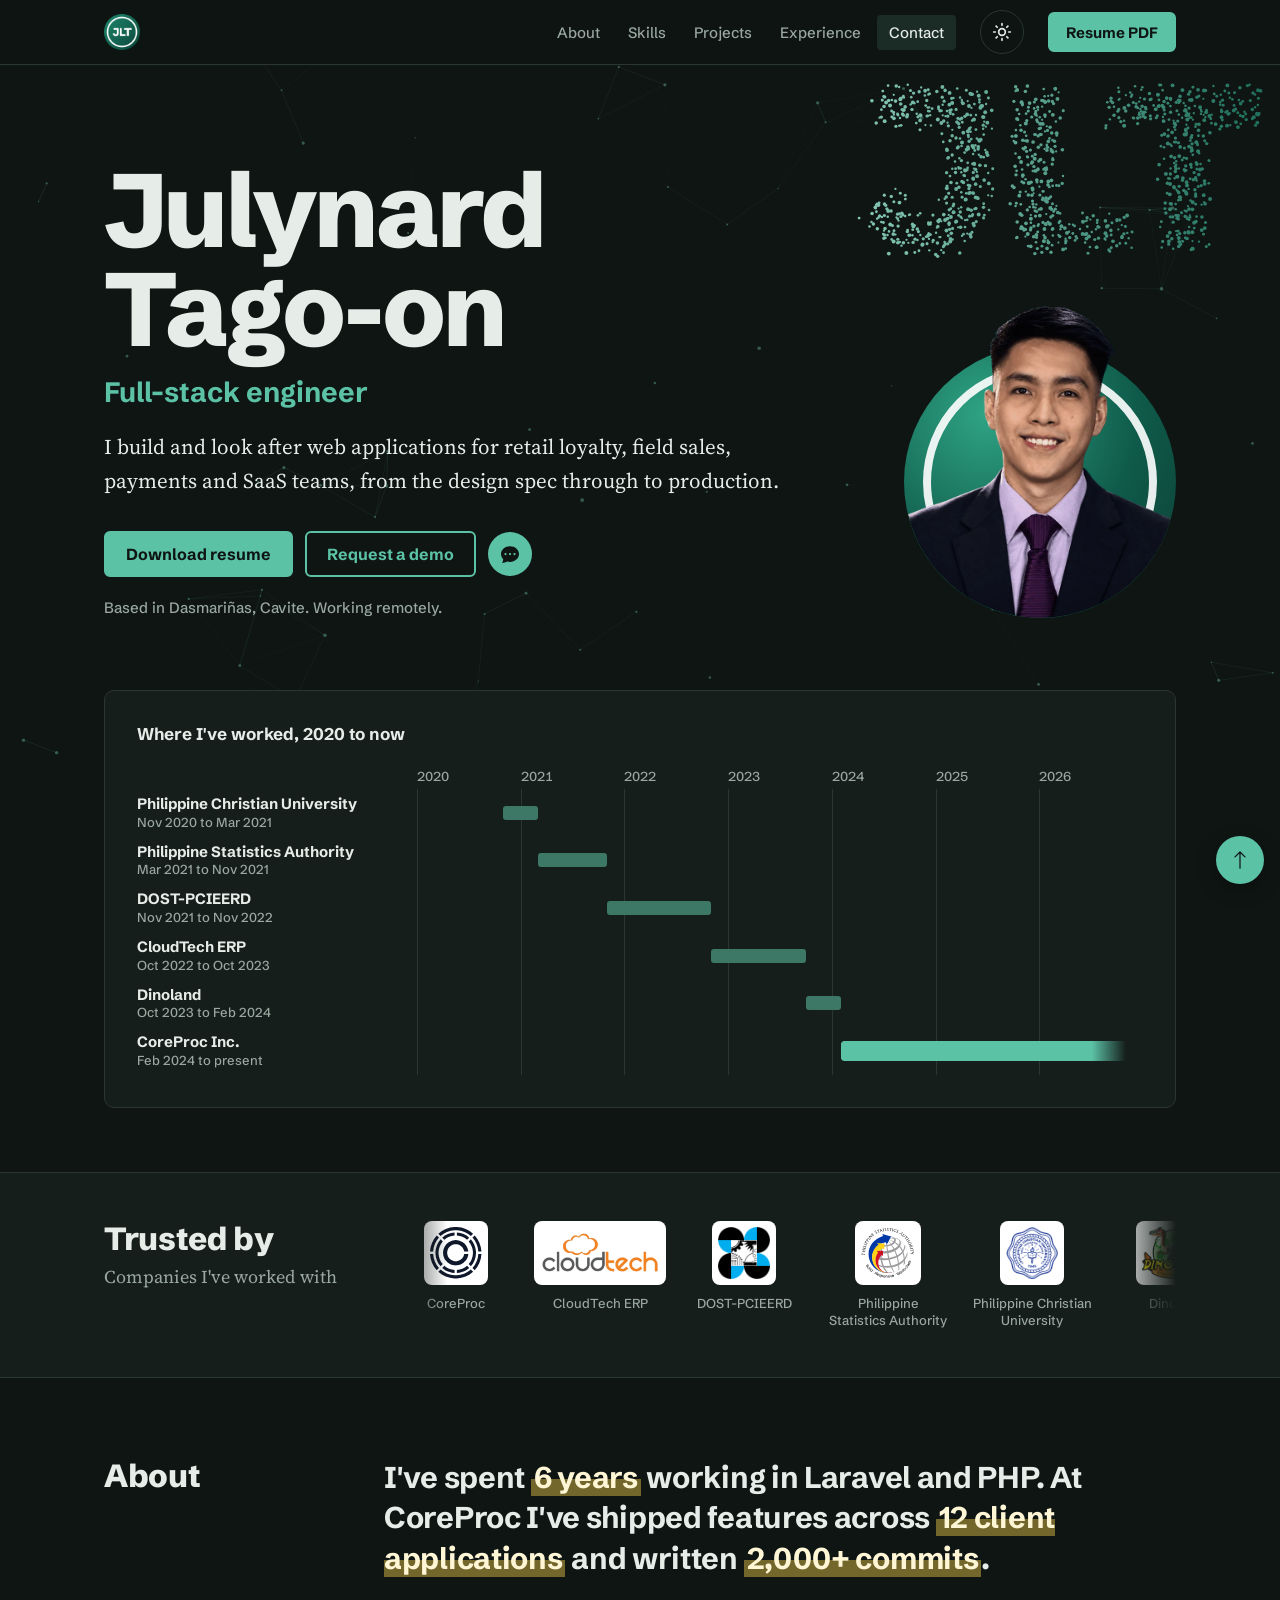
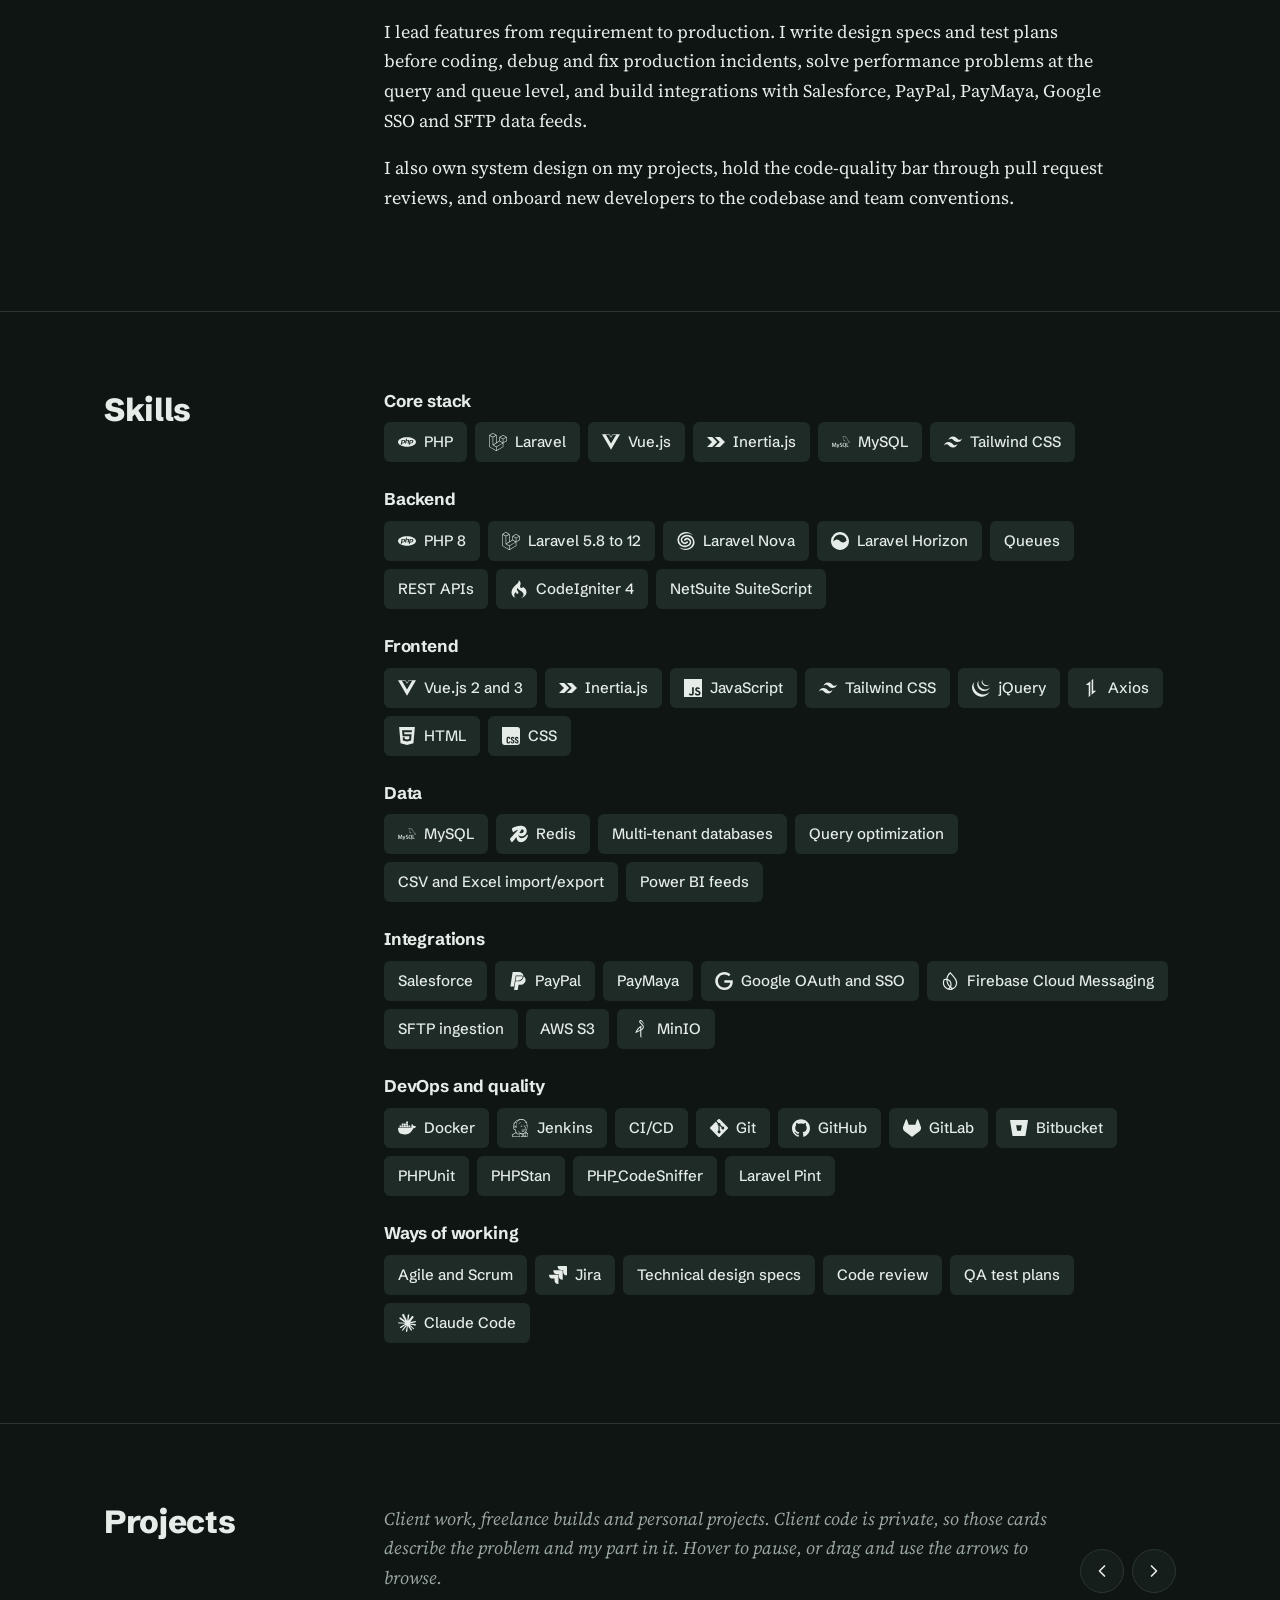
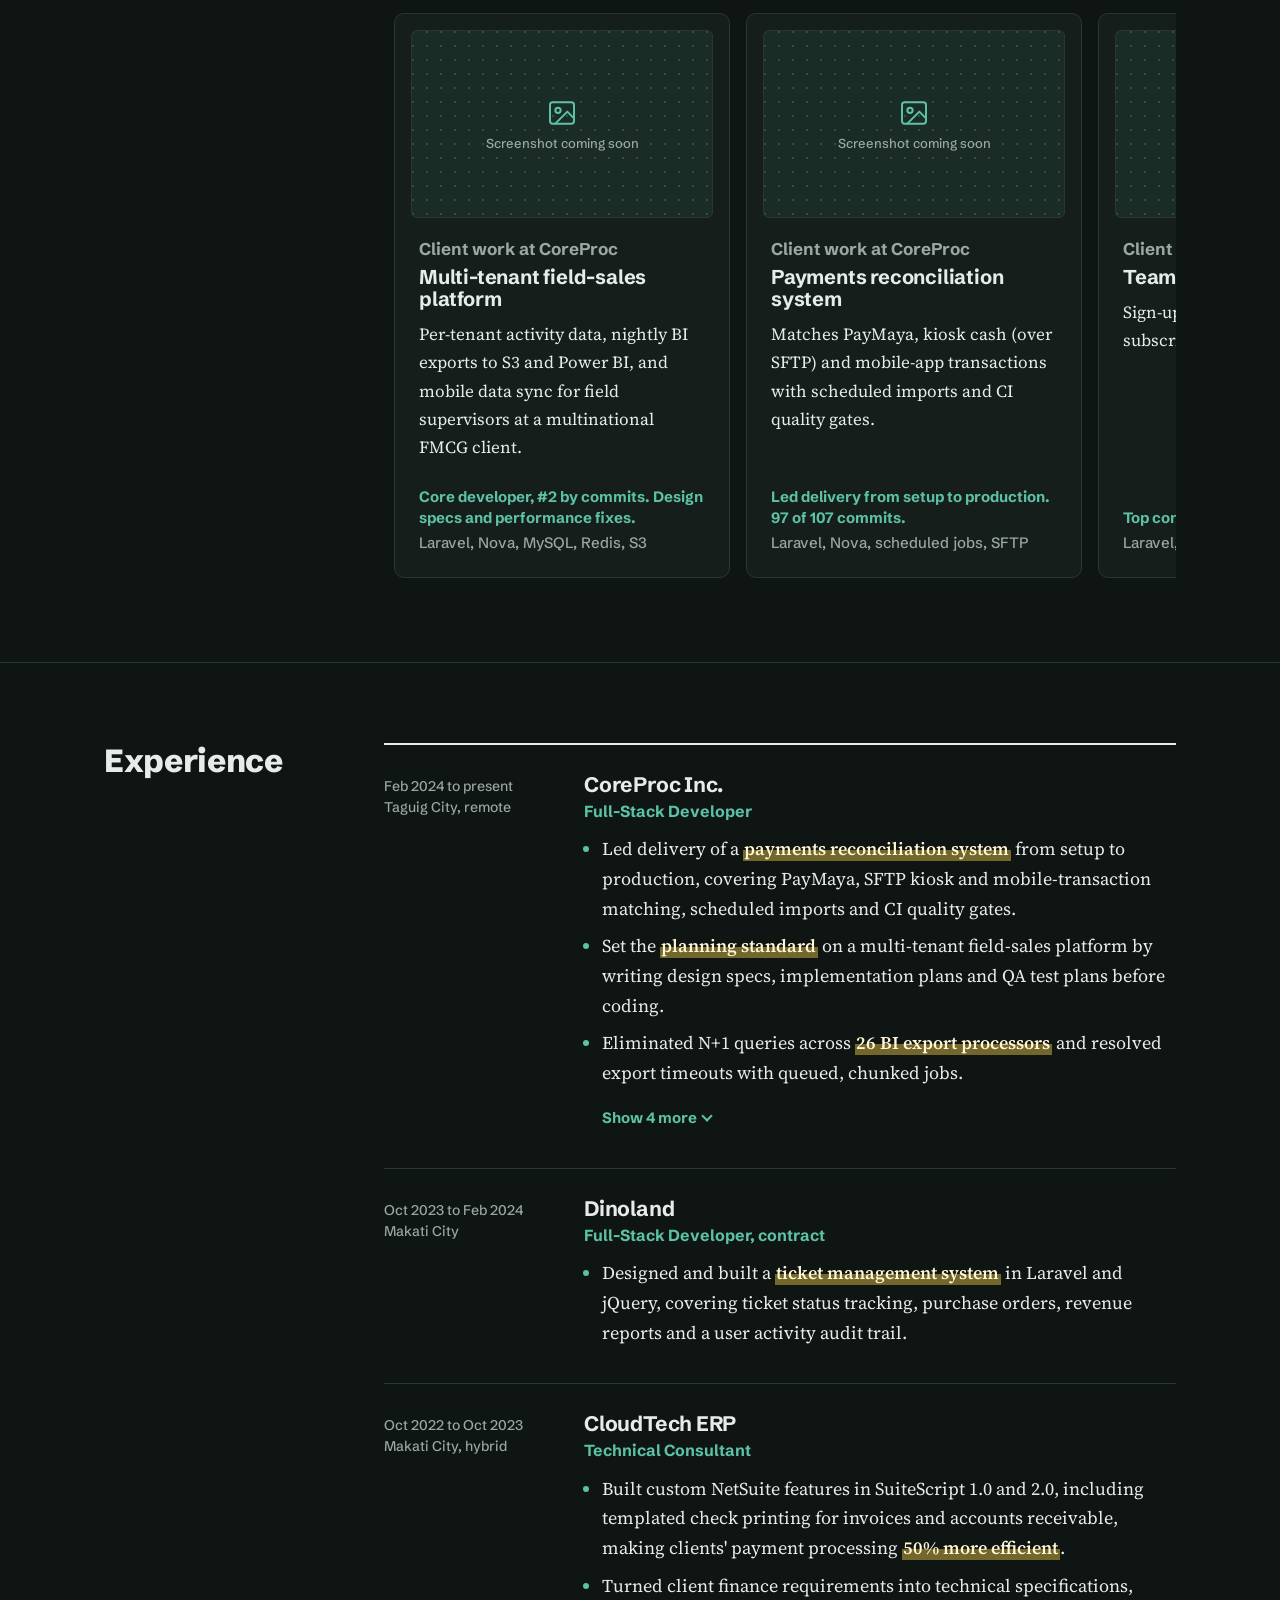
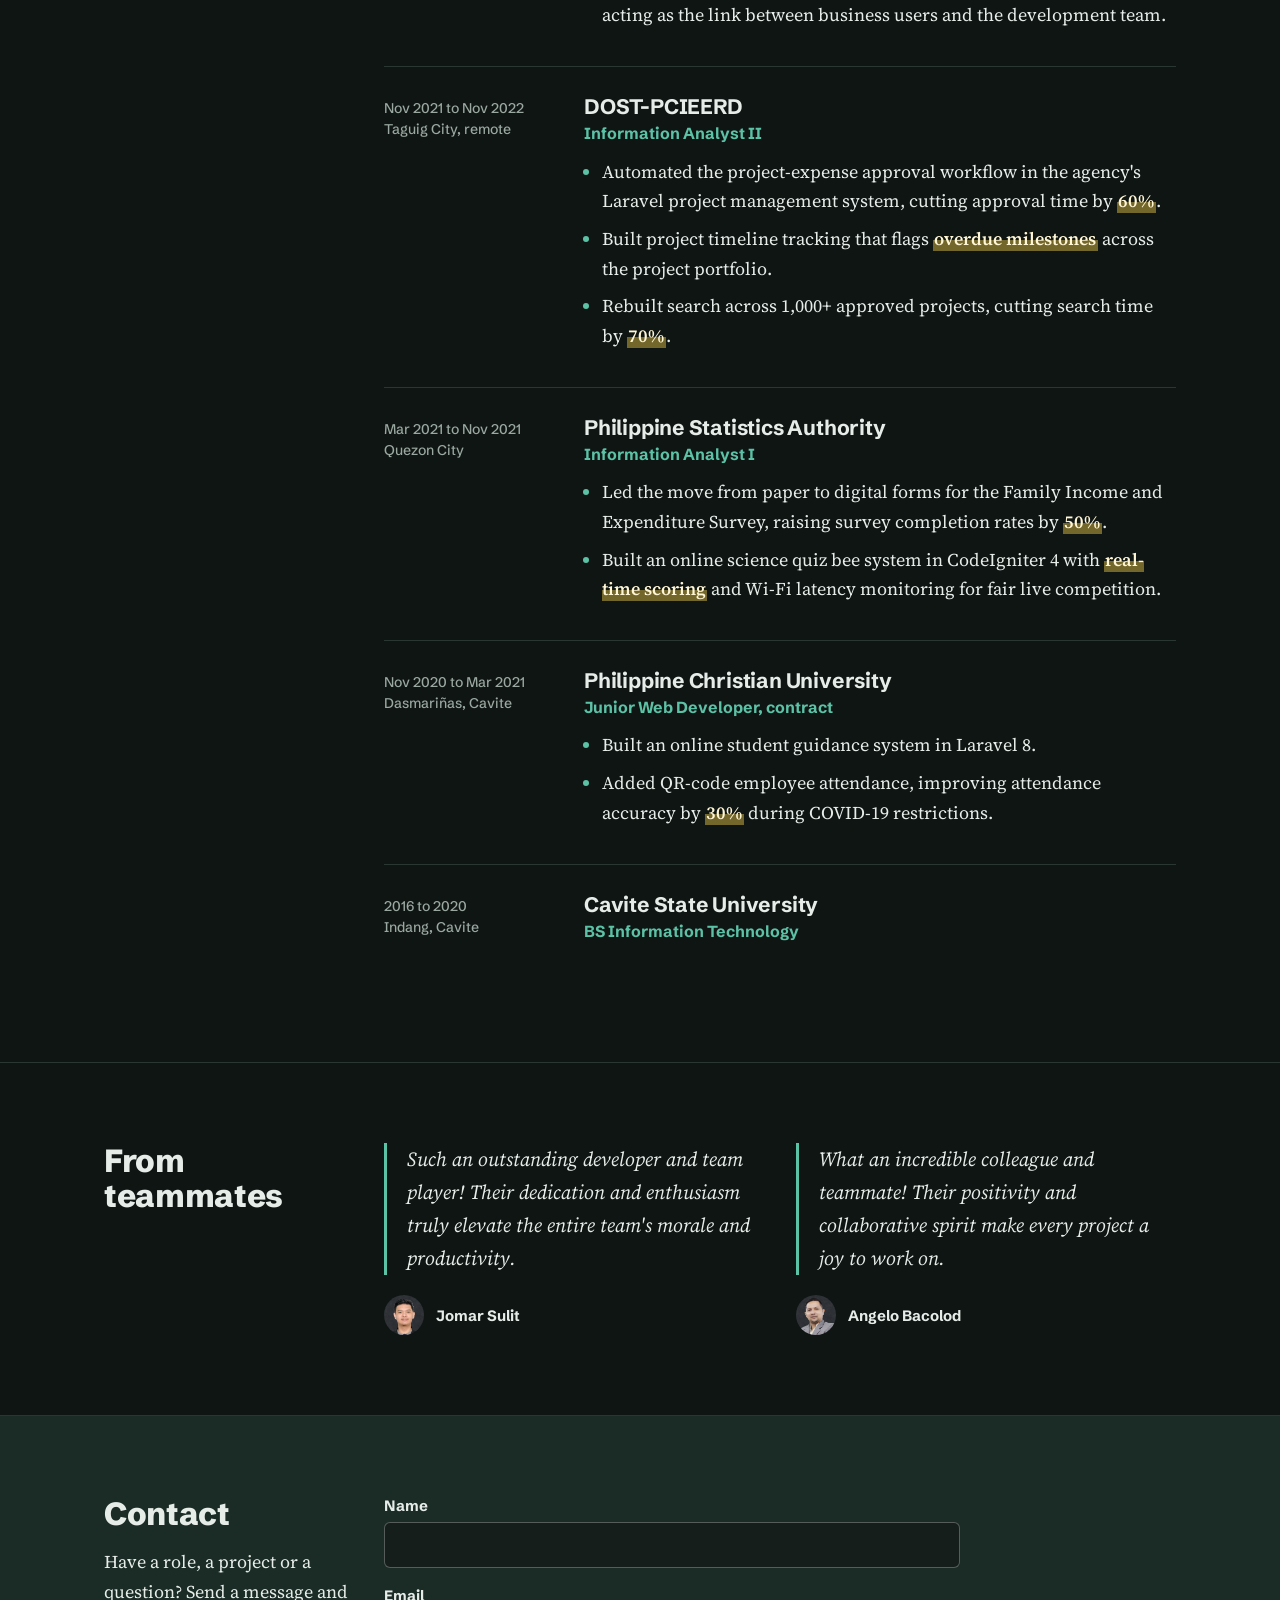
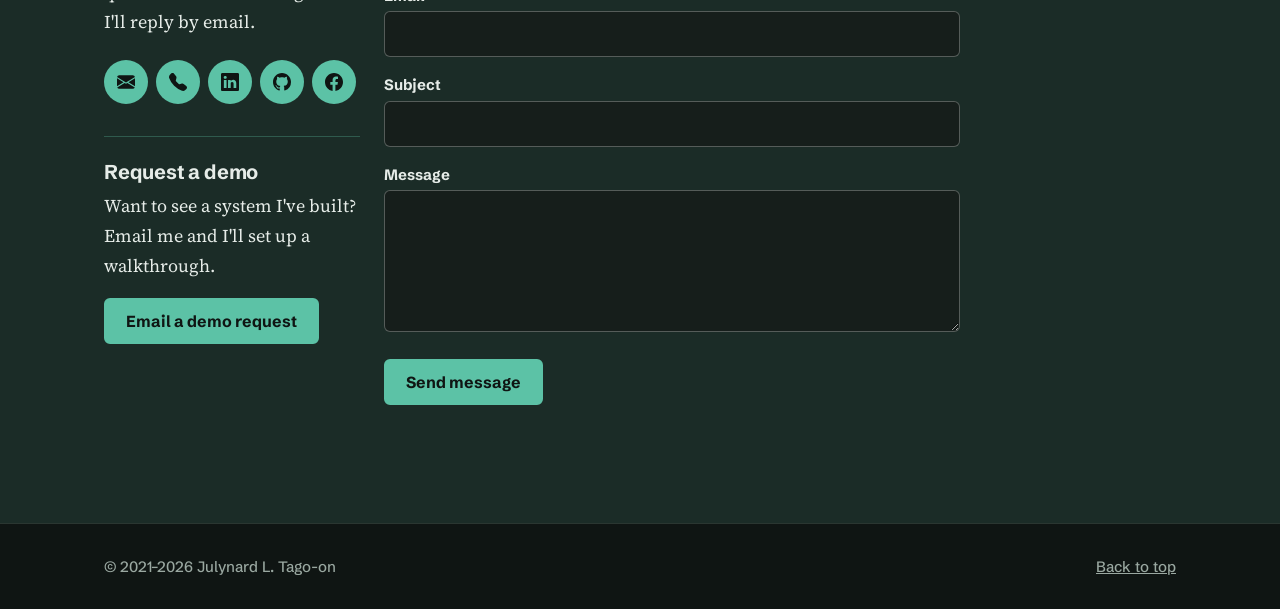
==== index.html @ 06e73052 "Looping logos, ambient particles, icon message button - Trusted by logos loop sideways in the same d" ====
<!DOCTYPE html>
<html lang="en" data-theme="dark">
<head>
  <meta charset="utf-8">
  <meta name="viewport" content="width=device-width, initial-scale=1">
  <title>Julynard L. Tago-on, Full-Stack Engineer</title>
  <meta name="description" content="Julynard L. Tago-on is a full-stack engineer with 6 years of Laravel, PHP and Vue.js experience, building retail, field-sales, payments and SaaS applications.">
  <meta name="keywords" content="Julynard Tago-on, Laravel developer, PHP developer, Vue.js, full-stack engineer, Philippines">
  <meta property="og:title" content="Julynard L. Tago-on, Full-Stack Engineer">
  <meta property="og:description" content="Laravel, PHP and Vue.js engineer. 6 years, 12 client applications, 2,000+ commits at CoreProc.">
  <meta property="og:image" content="https://julynardtago-on.netlify.app/img/julynard-2026.jpg">
  <meta name="theme-color" content="#0F1513">
  <script>
    // Apply a saved theme before first paint. Dark is the default.
    try {
      var saved = localStorage.getItem('theme');
      if (saved === 'light' || saved === 'dark') document.documentElement.setAttribute('data-theme', saved);
    } catch (e) {}
  </script>

  <link href="img/JLT.ico" rel="icon" sizes="any">
  <link href="img/icon-192.png" rel="icon" type="image/png" sizes="192x192">
  <link href="img/apple-touch-icon.png" rel="apple-touch-icon">

  <link rel="preconnect" href="https://fonts.googleapis.com">
  <link rel="preconnect" href="https://fonts.gstatic.com" crossorigin>
  <link href="https://fonts.googleapis.com/css2?family=Schibsted+Grotesk:wght@500;700;800&family=Source+Serif+4:ital,opsz,wght@0,8..60,400;0,8..60,600;1,8..60,400&display=swap" rel="stylesheet">
  <link href="css/site.css" rel="stylesheet">
</head>

<body>
  <canvas class="ambient" aria-hidden="true"></canvas>
  <a class="skip" href="#main">Skip to content</a>

  <header class="topbar">
    <div class="wrap topbar-inner">
      <a class="brand" href="#top" aria-label="Julynard Tago-on, back to top"><img src="img/icon-192.png" width="36" height="36" alt=""></a>
      <nav aria-label="Sections">
        <ul class="nav">
          <li><a href="#about">About</a></li>
          <li><a href="#skills">Skills</a></li>
          <li><a href="#projects">Projects</a></li>
          <li><a href="#experience">Experience</a></li>
          <li><a href="#contact">Contact</a></li>
        </ul>
      </nav>
      <button class="theme-toggle" type="button" aria-label="Switch to light mode">
        <svg class="icon-sun" viewBox="0 0 24 24" fill="none" stroke="currentColor" stroke-width="2" stroke-linecap="round" aria-hidden="true"><circle cx="12" cy="12" r="4"/><path d="M12 2v2M12 20v2M4.9 4.9l1.4 1.4M17.7 17.7l1.4 1.4M2 12h2M20 12h2M4.9 19.1l1.4-1.4M17.7 6.3l1.4-1.4"/></svg>
        <svg class="icon-moon" viewBox="0 0 24 24" fill="none" stroke="currentColor" stroke-width="2" stroke-linecap="round" stroke-linejoin="round" aria-hidden="true"><path d="M21 12.8A9 9 0 1 1 11.2 3a7 7 0 0 0 9.8 9.8z"/></svg>
      </button>
      <a class="btn btn-small" href="files/2026-Resume-Julynard.pdf" target="_blank" rel="noopener">Resume PDF</a>
    </div>
  </header>

  <main id="main">

    <section class="hero" id="top">
      <canvas class="hero-particles" aria-hidden="true"></canvas>
      <div class="wrap hero-grid">
        <div class="hero-text">
          <h1>Julynard Tago&#8209;on</h1>
          <p class="hero-role">Full-stack engineer</p>
          <p class="hero-lede">I build and look after web applications for retail loyalty, field sales, payments and SaaS teams, from the design spec through to production.</p>
          <div class="hero-actions">
            <a class="btn" href="files/2026-Resume-Julynard.pdf" target="_blank" rel="noopener">Download resume</a>
            <a class="btn btn-ghost" href="mailto:tagoonjulynard@gmail.com?subject=Demo%20request&amp;body=Hi%20Julynard%2C%0D%0A%0D%0AI%27d%20like%20a%20demo.%0D%0A%0D%0AWhat%20I%27d%20like%20to%20see%3A%20%0D%0ACompany%3A%20%0D%0APreferred%20date%20and%20time%3A%20%0D%0A">Request a demo</a>
            <a class="icon-pill hero-message" href="#contact" aria-label="Send a message" title="Send a message"><svg viewBox="0 0 16 16" fill="currentColor" aria-hidden="true"><path d="M16 8c0 3.866-3.582 7-8 7a9 9 0 0 1-2.347-.306c-.584.296-1.925.864-4.181 1.234-.2.032-.352-.176-.273-.362.354-.836.674-1.95.77-2.966C.744 11.37 0 9.76 0 8c0-3.866 3.582-7 8-7s8 3.134 8 7M5 8a1 1 0 1 0-2 0 1 1 0 0 0 2 0m4 0a1 1 0 1 0-2 0 1 1 0 0 0 2 0m3 1a1 1 0 1 0 0-2 1 1 0 0 0 0 2"/></svg></a>
          </div>
          <p class="hero-where">Based in Dasmariñas, Cavite. Working remotely.</p>
        </div>
        <div class="hero-photo">
          <div class="portrait-clip">
            <img class="portrait-dark" src="img/portrait-dark.webp" width="800" height="800" alt="Portrait of Julynard Tago-on">
            <img class="portrait-light" src="img/portrait-light.webp" width="800" height="800" loading="lazy" alt="Portrait of Julynard Tago-on wearing pixel sunglasses">
          </div>
        </div>
      </div>

      <div class="wrap">
        <figure class="career" aria-labelledby="career-caption">
          <figcaption id="career-caption">Where I've worked, 2020 to now</figcaption>
          <div class="career-axis" aria-hidden="true">
            <span style="--m:0">2020</span><span style="--m:12">2021</span><span style="--m:24">2022</span><span style="--m:36">2023</span><span style="--m:48">2024</span><span style="--m:60">2025</span><span style="--m:72">2026</span>
          </div>
          <ol class="career-rows">
            <li style="--s:10;--e:14"><a href="#exp-pcu"><span class="career-name">Philippine Christian University</span><span class="career-dates">Nov 2020 to Mar 2021</span></a><span class="career-bar"></span></li>
            <li style="--s:14;--e:22"><a href="#exp-psa"><span class="career-name">Philippine Statistics Authority</span><span class="career-dates">Mar 2021 to Nov 2021</span></a><span class="career-bar"></span></li>
            <li style="--s:22;--e:34"><a href="#exp-dost"><span class="career-name">DOST-PCIEERD</span><span class="career-dates">Nov 2021 to Nov 2022</span></a><span class="career-bar"></span></li>
            <li style="--s:34;--e:45"><a href="#exp-cloudtech"><span class="career-name">CloudTech ERP</span><span class="career-dates">Oct 2022 to Oct 2023</span></a><span class="career-bar"></span></li>
            <li style="--s:45;--e:49"><a href="#exp-dinoland"><span class="career-name">Dinoland</span><span class="career-dates">Oct 2023 to Feb 2024</span></a><span class="career-bar"></span></li>
            <li class="is-now" style="--s:49;--e:82"><a href="#exp-coreproc"><span class="career-name">CoreProc Inc.</span><span class="career-dates">Feb 2024 to present</span></a><span class="career-bar"></span></li>
          </ol>
        </figure>
      </div>
    </section>

    <section class="trusted" aria-labelledby="trusted-title">
      <div class="wrap split">
        <div>
          <h2 id="trusted-title">Trusted by</h2>
          <p class="trusted-sub">Companies I've worked with</p>
        </div>
        <div class="logo-marquee">
          <ul class="logos">
            <li><img src="img/companies/coreproc.svg" width="72" height="72" alt=""><span>CoreProc</span></li>
            <li><img src="img/companies/cloudtech.png" width="200" height="77" alt=""><span>CloudTech ERP</span></li>
            <li><img src="img/companies/pcieerd.png" width="240" height="240" alt=""><span>DOST-PCIEERD</span></li>
            <li><img src="img/companies/psa.svg" width="120" height="120" alt=""><span>Philippine Statistics Authority</span></li>
            <li><img src="img/companies/pcu.png" width="240" height="238" alt=""><span>Philippine Christian University</span></li>
            <li><img src="img/companies/dinoland.webp" width="320" height="242" alt=""><span>Dinoland</span></li>
          </ul>
        </div>
      </div>
    </section>

    <section class="section" id="about" aria-labelledby="about-title">
      <div class="wrap split">
        <h2 id="about-title">About</h2>
        <div class="prose">
          <p class="big">I've spent <mark>6 years</mark> working in Laravel and PHP. At CoreProc I've shipped features across <mark>12 client applications</mark> and written <mark>2,000+ commits</mark>.</p>
          <p>I lead features from requirement to production. I write design specs and test plans before coding, debug and fix production incidents, solve performance problems at the query and queue level, and build integrations with Salesforce, PayPal, PayMaya, Google SSO and SFTP data feeds.</p>
          <p>I also own system design on my projects, hold the code-quality bar through pull request reviews, and onboard new developers to the codebase and team conventions.</p>
        </div>
      </div>
    </section>

    <section class="section" id="skills" aria-labelledby="skills-title">
      <div class="wrap split">
        <h2 id="skills-title">Skills</h2>
        <div class="skill-groups">
          <div class="skill-group">
            <h3>Core stack</h3>
            <ul class="chips">
              <li class="chip"><span class="chip-icon" style="--icon: url('/img/skills/php.svg')" aria-hidden="true"></span>PHP</li>
              <li class="chip"><span class="chip-icon" style="--icon: url('/img/skills/laravel.svg')" aria-hidden="true"></span>Laravel</li>
              <li class="chip"><span class="chip-icon" style="--icon: url('/img/skills/vuedotjs.svg')" aria-hidden="true"></span>Vue.js</li>
              <li class="chip"><span class="chip-icon" style="--icon: url('/img/skills/inertia.svg')" aria-hidden="true"></span>Inertia.js</li>
              <li class="chip"><span class="chip-icon" style="--icon: url('/img/skills/mysql.svg')" aria-hidden="true"></span>MySQL</li>
              <li class="chip"><span class="chip-icon" style="--icon: url('/img/skills/tailwindcss.svg')" aria-hidden="true"></span>Tailwind CSS</li>
            </ul>
          </div>
          <div class="skill-group">
            <h3>Backend</h3>
            <ul class="chips">
              <li class="chip"><span class="chip-icon" style="--icon: url('/img/skills/php.svg')" aria-hidden="true"></span>PHP 8</li>
              <li class="chip"><span class="chip-icon" style="--icon: url('/img/skills/laravel.svg')" aria-hidden="true"></span>Laravel 5.8 to 12</li>
              <li class="chip"><span class="chip-icon" style="--icon: url('/img/skills/laravelnova.svg')" aria-hidden="true"></span>Laravel Nova</li>
              <li class="chip"><span class="chip-icon" style="--icon: url('/img/skills/laravelhorizon.svg')" aria-hidden="true"></span>Laravel Horizon</li>
              <li class="chip">Queues</li>
              <li class="chip">REST APIs</li>
              <li class="chip"><span class="chip-icon" style="--icon: url('/img/skills/codeigniter.svg')" aria-hidden="true"></span>CodeIgniter 4</li>
              <li class="chip">NetSuite SuiteScript</li>
            </ul>
          </div>
          <div class="skill-group">
            <h3>Frontend</h3>
            <ul class="chips">
              <li class="chip"><span class="chip-icon" style="--icon: url('/img/skills/vuedotjs.svg')" aria-hidden="true"></span>Vue.js 2 and 3</li>
              <li class="chip"><span class="chip-icon" style="--icon: url('/img/skills/inertia.svg')" aria-hidden="true"></span>Inertia.js</li>
              <li class="chip"><span class="chip-icon" style="--icon: url('/img/skills/javascript.svg')" aria-hidden="true"></span>JavaScript</li>
              <li class="chip"><span class="chip-icon" style="--icon: url('/img/skills/tailwindcss.svg')" aria-hidden="true"></span>Tailwind CSS</li>
              <li class="chip"><span class="chip-icon" style="--icon: url('/img/skills/jquery.svg')" aria-hidden="true"></span>jQuery</li>
              <li class="chip"><span class="chip-icon" style="--icon: url('/img/skills/axios.svg')" aria-hidden="true"></span>Axios</li>
              <li class="chip"><span class="chip-icon" style="--icon: url('/img/skills/html5.svg')" aria-hidden="true"></span>HTML</li>
              <li class="chip"><span class="chip-icon" style="--icon: url('/img/skills/css.svg')" aria-hidden="true"></span>CSS</li>
            </ul>
          </div>
          <div class="skill-group">
            <h3>Data</h3>
            <ul class="chips">
              <li class="chip"><span class="chip-icon" style="--icon: url('/img/skills/mysql.svg')" aria-hidden="true"></span>MySQL</li>
              <li class="chip"><span class="chip-icon" style="--icon: url('/img/skills/redis.svg')" aria-hidden="true"></span>Redis</li>
              <li class="chip">Multi-tenant databases</li>
              <li class="chip">Query optimization</li>
              <li class="chip">CSV and Excel import/export</li>
              <li class="chip">Power BI feeds</li>
            </ul>
          </div>
          <div class="skill-group">
            <h3>Integrations</h3>
            <ul class="chips">
              <li class="chip">Salesforce</li>
              <li class="chip"><span class="chip-icon" style="--icon: url('/img/skills/paypal.svg')" aria-hidden="true"></span>PayPal</li>
              <li class="chip">PayMaya</li>
              <li class="chip"><span class="chip-icon" style="--icon: url('/img/skills/google.svg')" aria-hidden="true"></span>Google OAuth and SSO</li>
              <li class="chip"><span class="chip-icon" style="--icon: url('/img/skills/firebase.svg')" aria-hidden="true"></span>Firebase Cloud Messaging</li>
              <li class="chip">SFTP ingestion</li>
              <li class="chip">AWS S3</li>
              <li class="chip"><span class="chip-icon" style="--icon: url('/img/skills/minio.svg')" aria-hidden="true"></span>MinIO</li>
            </ul>
          </div>
          <div class="skill-group">
            <h3>DevOps and quality</h3>
            <ul class="chips">
              <li class="chip"><span class="chip-icon" style="--icon: url('/img/skills/docker.svg')" aria-hidden="true"></span>Docker</li>
              <li class="chip"><span class="chip-icon" style="--icon: url('/img/skills/jenkins.svg')" aria-hidden="true"></span>Jenkins</li>
              <li class="chip">CI/CD</li>
              <li class="chip"><span class="chip-icon" style="--icon: url('/img/skills/git.svg')" aria-hidden="true"></span>Git</li>
              <li class="chip"><span class="chip-icon" style="--icon: url('/img/skills/github.svg')" aria-hidden="true"></span>GitHub</li>
              <li class="chip"><span class="chip-icon" style="--icon: url('/img/skills/gitlab.svg')" aria-hidden="true"></span>GitLab</li>
              <li class="chip"><span class="chip-icon" style="--icon: url('/img/skills/bitbucket.svg')" aria-hidden="true"></span>Bitbucket</li>
              <li class="chip">PHPUnit</li>
              <li class="chip">PHPStan</li>
              <li class="chip">PHP_CodeSniffer</li>
              <li class="chip">Laravel Pint</li>
            </ul>
          </div>
          <div class="skill-group">
            <h3>Ways of working</h3>
            <ul class="chips">
              <li class="chip">Agile and Scrum</li>
              <li class="chip"><span class="chip-icon" style="--icon: url('/img/skills/jira.svg')" aria-hidden="true"></span>Jira</li>
              <li class="chip">Technical design specs</li>
              <li class="chip">Code review</li>
              <li class="chip">QA test plans</li>
              <li class="chip"><span class="chip-icon" style="--icon: url('/img/skills/claude.svg')" aria-hidden="true"></span>Claude Code</li>
            </ul>
          </div>
        </div>
      </div>
    </section>

    <section class="section" id="projects" aria-labelledby="projects-title">
      <div class="wrap split">
        <h2 id="projects-title">Projects</h2>
        <div class="scroller">
          <div class="scroller-head">
            <p class="note">Client work, freelance builds and personal projects. Client code is private, so those cards describe the problem and my part in it. Hover to pause, or drag and use the arrows to browse.</p>
            <div class="scroller-buttons">
              <button class="scroller-btn" type="button" data-dir="-1" aria-label="Previous projects"><svg viewBox="0 0 24 24" fill="none" stroke="currentColor" stroke-width="2" stroke-linecap="round" stroke-linejoin="round" aria-hidden="true"><path d="M15 18l-6-6 6-6"/></svg></button>
              <button class="scroller-btn" type="button" data-dir="1" aria-label="Next projects"><svg viewBox="0 0 24 24" fill="none" stroke="currentColor" stroke-width="2" stroke-linecap="round" stroke-linejoin="round" aria-hidden="true"><path d="M9 18l6-6-6-6"/></svg></button>
            </div>
          </div>
          <ul class="side-track" tabindex="0" aria-label="Projects, scrolls sideways">
            <li class="side-card">
              <div class="card-media is-placeholder"><svg viewBox="0 0 24 24" fill="none" stroke="currentColor" stroke-width="1.5" stroke-linecap="round" stroke-linejoin="round" aria-hidden="true"><rect x="3" y="4" width="18" height="16" rx="2"/><circle cx="9" cy="10" r="2"/><path d="M21 16l-5-5-9 9"/></svg><span>Screenshot coming soon</span></div>
              <p class="kind">Client work at CoreProc</p>
              <h3>Multi-tenant field-sales platform</h3>
              <p>Per-tenant activity data, nightly BI exports to S3 and Power BI, and mobile data sync for field supervisors at a multinational FMCG client.</p>
              <p class="meta"><span class="role">Core developer, #2 by commits. Design specs and performance fixes.</span> <span class="stack">Laravel, Nova, MySQL, Redis, S3</span></p>
            </li>
            <li class="side-card">
              <div class="card-media is-placeholder"><svg viewBox="0 0 24 24" fill="none" stroke="currentColor" stroke-width="1.5" stroke-linecap="round" stroke-linejoin="round" aria-hidden="true"><rect x="3" y="4" width="18" height="16" rx="2"/><circle cx="9" cy="10" r="2"/><path d="M21 16l-5-5-9 9"/></svg><span>Screenshot coming soon</span></div>
              <p class="kind">Client work at CoreProc</p>
              <h3>Payments reconciliation system</h3>
              <p>Matches PayMaya, kiosk cash (over SFTP) and mobile-app transactions with scheduled imports and CI quality gates.</p>
              <p class="meta"><span class="role">Led delivery from setup to production. 97 of 107 commits.</span> <span class="stack">Laravel, Nova, scheduled jobs, SFTP</span></p>
            </li>
            <li class="side-card">
              <div class="card-media is-placeholder"><svg viewBox="0 0 24 24" fill="none" stroke="currentColor" stroke-width="1.5" stroke-linecap="round" stroke-linejoin="round" aria-hidden="true"><rect x="3" y="4" width="18" height="16" rx="2"/><circle cx="9" cy="10" r="2"/><path d="M21 16l-5-5-9 9"/></svg><span>Screenshot coming soon</span></div>
              <p class="kind">Client work at CoreProc</p>
              <h3>Team-collaboration SaaS</h3>
              <p>Sign-up, Google SSO, paid PayPal subscriptions and team credits.</p>
              <p class="meta"><span class="role">Top contributor, 600+ commits.</span> <span class="stack">Laravel, Inertia.js, Vue 3, PayPal</span></p>
            </li>
            <li class="side-card">
              <div class="card-media is-placeholder"><svg viewBox="0 0 24 24" fill="none" stroke="currentColor" stroke-width="1.5" stroke-linecap="round" stroke-linejoin="round" aria-hidden="true"><rect x="3" y="4" width="18" height="16" rx="2"/><circle cx="9" cy="10" r="2"/><path d="M21 16l-5-5-9 9"/></svg><span>Screenshot coming soon</span></div>
              <p class="kind">Client work at CoreProc</p>
              <h3>Wholesaler performance portal</h3>
              <p>Sales targets, dashboards, Salesforce data and bulk import and export for a wholesaler network.</p>
              <p class="meta"><span class="role">Top contributor, 300+ commits.</span> <span class="stack">Laravel, Inertia.js, Vue, MySQL views</span></p>
            </li>
            <li class="side-card">
              <div class="card-media"><img src="img/dinoland-site.webp" width="1280" height="684" loading="lazy" alt="Dinoland public website home page"></div>
              <p class="kind">Freelance</p>
              <h3><a class="repo-link" href="https://system.dinolandph.com" target="_blank" rel="noopener">Dinoland ticketing</a></h3>
              <p>A public site and a ticket management system for a dinosaur-themed attraction, covering ticket status, purchase orders, revenue reports and an audit trail.</p>
              <p class="meta"><span class="role">Designed and built it, Oct 2023 to Feb 2024.</span> <span class="stack">Laravel, jQuery</span></p>
            </li>
            <li class="side-card">
              <div class="card-media is-placeholder"><svg viewBox="0 0 24 24" fill="none" stroke="currentColor" stroke-width="1.5" stroke-linecap="round" stroke-linejoin="round" aria-hidden="true"><rect x="3" y="4" width="18" height="16" rx="2"/><circle cx="9" cy="10" r="2"/><path d="M21 16l-5-5-9 9"/></svg><span>Screenshot coming soon</span></div>
              <p class="kind">Personal project</p>
              <h3><a class="repo-link" href="#" aria-label="Payout Reconciler on GitHub">Payout Reconciler <svg class="gh" viewBox="0 0 16 16" aria-hidden="true"><path fill="currentColor" d="M8 0C3.58 0 0 3.58 0 8c0 3.54 2.29 6.53 5.47 7.59.4.07.55-.17.55-.38 0-.19-.01-.82-.01-1.49-2.01.37-2.53-.49-2.69-.94-.09-.23-.48-.94-.82-1.13-.28-.15-.68-.52-.01-.53.63-.01 1.08.58 1.23.82.72 1.21 1.87.87 2.33.66.07-.52.28-.87.51-1.07-1.78-.2-3.64-.89-3.64-3.95 0-.87.31-1.59.82-2.15-.08-.2-.36-1.02.08-2.12 0 0 .67-.21 2.2.82.64-.18 1.32-.27 2-.27.68 0 1.36.09 2 .27 1.53-1.04 2.2-.82 2.2-.82.44 1.1.16 1.92.08 2.12.51.56.82 1.27.82 2.15 0 3.07-1.87 3.75-3.65 3.95.29.25.54.73.54 1.48 0 1.07-.01 1.93-.01 2.2 0 .21.15.46.55.38A8.013 8.013 0 0016 8c0-4.42-3.58-8-8-8z"/></svg></a></h3>
              <p>Matches e-wallet exports, kiosk cash files over SFTP and app orders against a ledger, then flags what's missing or mismatched.</p>
              <p class="meta"><span class="role">Based on the payments reconciliation system I led at CoreProc.</span> <span class="stack">Laravel, Nova, scheduled jobs, SFTP</span></p>
            </li>
            <li class="side-card">
              <div class="card-media is-placeholder"><svg viewBox="0 0 24 24" fill="none" stroke="currentColor" stroke-width="1.5" stroke-linecap="round" stroke-linejoin="round" aria-hidden="true"><rect x="3" y="4" width="18" height="16" rx="2"/><circle cx="9" cy="10" r="2"/><path d="M21 16l-5-5-9 9"/></svg><span>Screenshot coming soon</span></div>
              <p class="kind">Personal project</p>
              <h3><a class="repo-link" href="#" aria-label="FieldTrack on GitHub">FieldTrack <svg class="gh" viewBox="0 0 16 16" aria-hidden="true"><path fill="currentColor" d="M8 0C3.58 0 0 3.58 0 8c0 3.54 2.29 6.53 5.47 7.59.4.07.55-.17.55-.38 0-.19-.01-.82-.01-1.49-2.01.37-2.53-.49-2.69-.94-.09-.23-.48-.94-.82-1.13-.28-.15-.68-.52-.01-.53.63-.01 1.08.58 1.23.82.72 1.21 1.87.87 2.33.66.07-.52.28-.87.51-1.07-1.78-.2-3.64-.89-3.64-3.95 0-.87.31-1.59.82-2.15-.08-.2-.36-1.02.08-2.12 0 0 .67-.21 2.2.82.64-.18 1.32-.27 2-.27.68 0 1.36.09 2 .27 1.53-1.04 2.2-.82 2.2-.82.44 1.1.16 1.92.08 2.12.51.56.82 1.27.82 2.15 0 3.07-1.87 3.75-3.65 3.95.29.25.54.73.54 1.48 0 1.07-.01 1.93-.01 2.2 0 .21.15.46.55.38A8.013 8.013 0 0016 8c0-4.42-3.58-8-8-8z"/></svg></a></h3>
              <p>Multi-tenant app for field sales reps: store visits, GPS check-ins, offline sync and a supervisor dashboard by district.</p>
              <p class="meta"><span class="role">Based on the field-sales platform and multi-district sync work.</span> <span class="stack">Laravel, Vue 3 PWA, MySQL, Redis</span></p>
            </li>
            <li class="side-card">
              <div class="card-media is-placeholder"><svg viewBox="0 0 24 24" fill="none" stroke="currentColor" stroke-width="1.5" stroke-linecap="round" stroke-linejoin="round" aria-hidden="true"><rect x="3" y="4" width="18" height="16" rx="2"/><circle cx="9" cy="10" r="2"/><path d="M21 16l-5-5-9 9"/></svg><span>Screenshot coming soon</span></div>
              <p class="kind">Personal project</p>
              <h3><a class="repo-link" href="#" aria-label="Laravel Export Kit on GitHub">Laravel Export Kit <svg class="gh" viewBox="0 0 16 16" aria-hidden="true"><path fill="currentColor" d="M8 0C3.58 0 0 3.58 0 8c0 3.54 2.29 6.53 5.47 7.59.4.07.55-.17.55-.38 0-.19-.01-.82-.01-1.49-2.01.37-2.53-.49-2.69-.94-.09-.23-.48-.94-.82-1.13-.28-.15-.68-.52-.01-.53.63-.01 1.08.58 1.23.82.72 1.21 1.87.87 2.33.66.07-.52.28-.87.51-1.07-1.78-.2-3.64-.89-3.64-3.95 0-.87.31-1.59.82-2.15-.08-.2-.36-1.02.08-2.12 0 0 .67-.21 2.2.82.64-.18 1.32-.27 2-.27.68 0 1.36.09 2 .27 1.53-1.04 2.2-.82 2.2-.82.44 1.1.16 1.92.08 2.12.51.56.82 1.27.82 2.15 0 3.07-1.87 3.75-3.65 3.95.29.25.54.73.54 1.48 0 1.07-.01 1.93-.01 2.2 0 .21.15.46.55.38A8.013 8.013 0 0016 8c0-4.42-3.58-8-8-8z"/></svg></a></h3>
              <p>Open-source package for large exports: queued, chunked jobs streamed to S3 or CSV, with an N+1 query detector.</p>
              <p class="meta"><span class="role">Based on fixing timeouts across 26 BI export processors.</span> <span class="stack">Laravel package, Horizon, S3, MinIO</span></p>
            </li>
            <li class="side-card">
              <div class="card-media is-placeholder"><svg viewBox="0 0 24 24" fill="none" stroke="currentColor" stroke-width="1.5" stroke-linecap="round" stroke-linejoin="round" aria-hidden="true"><rect x="3" y="4" width="18" height="16" rx="2"/><circle cx="9" cy="10" r="2"/><path d="M21 16l-5-5-9 9"/></svg><span>Screenshot coming soon</span></div>
              <p class="kind">Personal project</p>
              <h3><a class="repo-link" href="#" aria-label="TeamCredits SaaS Starter on GitHub">TeamCredits SaaS Starter <svg class="gh" viewBox="0 0 16 16" aria-hidden="true"><path fill="currentColor" d="M8 0C3.58 0 0 3.58 0 8c0 3.54 2.29 6.53 5.47 7.59.4.07.55-.17.55-.38 0-.19-.01-.82-.01-1.49-2.01.37-2.53-.49-2.69-.94-.09-.23-.48-.94-.82-1.13-.28-.15-.68-.52-.01-.53.63-.01 1.08.58 1.23.82.72 1.21 1.87.87 2.33.66.07-.52.28-.87.51-1.07-1.78-.2-3.64-.89-3.64-3.95 0-.87.31-1.59.82-2.15-.08-.2-.36-1.02.08-2.12 0 0 .67-.21 2.2.82.64-.18 1.32-.27 2-.27.68 0 1.36.09 2 .27 1.53-1.04 2.2-.82 2.2-.82.44 1.1.16 1.92.08 2.12.51.56.82 1.27.82 2.15 0 3.07-1.87 3.75-3.65 3.95.29.25.54.73.54 1.48 0 1.07-.01 1.93-.01 2.2 0 .21.15.46.55.38A8.013 8.013 0 0016 8c0-4.42-3.58-8-8-8z"/></svg></a></h3>
              <p>A starting point for SaaS apps with Google sign-in, PayPal subscriptions, team invites and a shared credit balance.</p>
              <p class="meta"><span class="role">Based on the team-collaboration SaaS.</span> <span class="stack">Laravel, Inertia.js, Vue 3, PayPal</span></p>
            </li>
            <li class="side-card">
              <div class="card-media is-placeholder"><svg viewBox="0 0 24 24" fill="none" stroke="currentColor" stroke-width="1.5" stroke-linecap="round" stroke-linejoin="round" aria-hidden="true"><rect x="3" y="4" width="18" height="16" rx="2"/><circle cx="9" cy="10" r="2"/><path d="M21 16l-5-5-9 9"/></svg><span>Screenshot coming soon</span></div>
              <p class="kind">Personal project</p>
              <h3><a class="repo-link" href="#" aria-label="TicketGate on GitHub">TicketGate <svg class="gh" viewBox="0 0 16 16" aria-hidden="true"><path fill="currentColor" d="M8 0C3.58 0 0 3.58 0 8c0 3.54 2.29 6.53 5.47 7.59.4.07.55-.17.55-.38 0-.19-.01-.82-.01-1.49-2.01.37-2.53-.49-2.69-.94-.09-.23-.48-.94-.82-1.13-.28-.15-.68-.52-.01-.53.63-.01 1.08.58 1.23.82.72 1.21 1.87.87 2.33.66.07-.52.28-.87.51-1.07-1.78-.2-3.64-.89-3.64-3.95 0-.87.31-1.59.82-2.15-.08-.2-.36-1.02.08-2.12 0 0 .67-.21 2.2.82.64-.18 1.32-.27 2-.27.68 0 1.36.09 2 .27 1.53-1.04 2.2-.82 2.2-.82.44 1.1.16 1.92.08 2.12.51.56.82 1.27.82 2.15 0 3.07-1.87 3.75-3.65 3.95.29.25.54.73.54 1.48 0 1.07-.01 1.93-.01 2.2 0 .21.15.46.55.38A8.013 8.013 0 0016 8c0-4.42-3.58-8-8-8z"/></svg></a></h3>
              <p>Ticketing and QR check-in for attractions and events, with purchase orders, daily revenue reports and an audit trail.</p>
              <p class="meta"><span class="role">Based on the Dinoland ticket system and PCU QR attendance.</span> <span class="stack">Laravel, Vue, QR scanning</span></p>
            </li>
            <li class="side-card">
              <div class="card-media is-placeholder"><svg viewBox="0 0 24 24" fill="none" stroke="currentColor" stroke-width="1.5" stroke-linecap="round" stroke-linejoin="round" aria-hidden="true"><rect x="3" y="4" width="18" height="16" rx="2"/><circle cx="9" cy="10" r="2"/><path d="M21 16l-5-5-9 9"/></svg><span>Screenshot coming soon</span></div>
              <p class="kind">Personal project</p>
              <h3><a class="repo-link" href="#" aria-label="ApprovalFlow on GitHub">ApprovalFlow <svg class="gh" viewBox="0 0 16 16" aria-hidden="true"><path fill="currentColor" d="M8 0C3.58 0 0 3.58 0 8c0 3.54 2.29 6.53 5.47 7.59.4.07.55-.17.55-.38 0-.19-.01-.82-.01-1.49-2.01.37-2.53-.49-2.69-.94-.09-.23-.48-.94-.82-1.13-.28-.15-.68-.52-.01-.53.63-.01 1.08.58 1.23.82.72 1.21 1.87.87 2.33.66.07-.52.28-.87.51-1.07-1.78-.2-3.64-.89-3.64-3.95 0-.87.31-1.59.82-2.15-.08-.2-.36-1.02.08-2.12 0 0 .67-.21 2.2.82.64-.18 1.32-.27 2-.27.68 0 1.36.09 2 .27 1.53-1.04 2.2-.82 2.2-.82.44 1.1.16 1.92.08 2.12.51.56.82 1.27.82 2.15 0 3.07-1.87 3.75-3.65 3.95.29.25.54.73.54 1.48 0 1.07-.01 1.93-.01 2.2 0 .21.15.46.55.38A8.013 8.013 0 0016 8c0-4.42-3.58-8-8-8z"/></svg></a></h3>
              <p>A configurable multi-step approval engine for expense requests, with email notifications and overdue alerts.</p>
              <p class="meta"><span class="role">Based on the DOST-PCIEERD expense approval workflow.</span> <span class="stack">Laravel, Livewire</span></p>
            </li>
            <li class="side-card">
              <div class="card-media is-placeholder"><svg viewBox="0 0 24 24" fill="none" stroke="currentColor" stroke-width="1.5" stroke-linecap="round" stroke-linejoin="round" aria-hidden="true"><rect x="3" y="4" width="18" height="16" rx="2"/><circle cx="9" cy="10" r="2"/><path d="M21 16l-5-5-9 9"/></svg><span>Screenshot coming soon</span></div>
              <p class="kind">Personal project</p>
              <h3><a class="repo-link" href="#" aria-label="Live Quiz Scoreboard on GitHub">Live Quiz Scoreboard <svg class="gh" viewBox="0 0 16 16" aria-hidden="true"><path fill="currentColor" d="M8 0C3.58 0 0 3.58 0 8c0 3.54 2.29 6.53 5.47 7.59.4.07.55-.17.55-.38 0-.19-.01-.82-.01-1.49-2.01.37-2.53-.49-2.69-.94-.09-.23-.48-.94-.82-1.13-.28-.15-.68-.52-.01-.53.63-.01 1.08.58 1.23.82.72 1.21 1.87.87 2.33.66.07-.52.28-.87.51-1.07-1.78-.2-3.64-.89-3.64-3.95 0-.87.31-1.59.82-2.15-.08-.2-.36-1.02.08-2.12 0 0 .67-.21 2.2.82.64-.18 1.32-.27 2-.27.68 0 1.36.09 2 .27 1.53-1.04 2.2-.82 2.2-.82.44 1.1.16 1.92.08 2.12.51.56.82 1.27.82 2.15 0 3.07-1.87 3.75-3.65 3.95.29.25.54.73.54 1.48 0 1.07-.01 1.93-.01 2.2 0 .21.15.46.55.38A8.013 8.013 0 0016 8c0-4.42-3.58-8-8-8z"/></svg></a></h3>
              <p>Real-time quiz competitions: a host screen, contestants on their phones, live scoring and a lag indicator per player.</p>
              <p class="meta"><span class="role">Based on the PSA science quiz bee system.</span> <span class="stack">Laravel Reverb, Vue 3</span></p>
            </li>
            <li class="side-card">
              <div class="card-media is-placeholder"><svg viewBox="0 0 24 24" fill="none" stroke="currentColor" stroke-width="1.5" stroke-linecap="round" stroke-linejoin="round" aria-hidden="true"><rect x="3" y="4" width="18" height="16" rx="2"/><circle cx="9" cy="10" r="2"/><path d="M21 16l-5-5-9 9"/></svg><span>Screenshot coming soon</span></div>
              <p class="kind">Personal project</p>
              <h3><a class="repo-link" href="#" aria-label="Claude Code Skills for Laravel Teams on GitHub">Claude Code Skills for Laravel Teams <svg class="gh" viewBox="0 0 16 16" aria-hidden="true"><path fill="currentColor" d="M8 0C3.58 0 0 3.58 0 8c0 3.54 2.29 6.53 5.47 7.59.4.07.55-.17.55-.38 0-.19-.01-.82-.01-1.49-2.01.37-2.53-.49-2.69-.94-.09-.23-.48-.94-.82-1.13-.28-.15-.68-.52-.01-.53.63-.01 1.08.58 1.23.82.72 1.21 1.87.87 2.33.66.07-.52.28-.87.51-1.07-1.78-.2-3.64-.89-3.64-3.95 0-.87.31-1.59.82-2.15-.08-.2-.36-1.02.08-2.12 0 0 .67-.21 2.2.82.64-.18 1.32-.27 2-.27.68 0 1.36.09 2 .27 1.53-1.04 2.2-.82 2.2-.82.44 1.1.16 1.92.08 2.12.51.56.82 1.27.82 2.15 0 3.07-1.87 3.75-3.65 3.95.29.25.54.73.54 1.48 0 1.07-.01 1.93-.01 2.2 0 .21.15.46.55.38A8.013 8.013 0 0016 8c0-4.42-3.58-8-8-8z"/></svg></a></h3>
              <p>Public versions of the skills I use daily: PR drafting, ERD generation from migrations and tenant schema drift repair.</p>
              <p class="meta"><span class="role">Based on my own AI-assisted workflow.</span> <span class="stack">Claude Code skills, Bash, PHP</span></p>
            </li>
          </ul>
        </div>
      </div>
    </section>

    <section class="section" id="experience" aria-labelledby="experience-title">
      <div class="wrap split">
        <h2 id="experience-title">Experience</h2>
        <ol class="jobs">
          <li id="exp-coreproc">
            <p class="when">Feb 2024 to present<br>Taguig City, remote</p>
            <div>
              <h3>CoreProc Inc.</h3>
              <p class="title">Full-Stack Developer</p>
              <ul>
                <li>Led delivery of a <mark>payments reconciliation system</mark> from setup to production, covering PayMaya, SFTP kiosk and mobile-transaction matching, scheduled imports and CI quality gates.</li>
                <li>Set the <mark>planning standard</mark> on a multi-tenant field-sales platform by writing design specs, implementation plans and QA test plans before coding.</li>
                <li>Eliminated N+1 queries across <mark>26 BI export processors</mark> and resolved export timeouts with queued, chunked jobs.</li>
                <li>Diagnosed and fixed <mark>production incidents</mark>, including a login redirect broken by a library upgrade, failed data sync for multi-district supervisors, and PesoPay and PayPal payment failures.</li>
                <li>Owned a wholesaler performance portal and a team-collaboration SaaS as <mark>top contributor</mark>, shipping dashboards, Salesforce integration, Google SSO and PayPal subscriptions.</li>
                <li>Reviewed pull requests across client projects and <mark>onboarded new developers</mark> to the codebase, Docker setup and team conventions.</li>
                <li>Brought AI-assisted development to the team with <mark>Claude Code skills</mark> for PR drafting, QA schema repair and ERD generation.</li>
              </ul>
            </div>
          </li>
          <li id="exp-dinoland">
            <p class="when">Oct 2023 to Feb 2024<br>Makati City</p>
            <div>
              <h3>Dinoland</h3>
              <p class="title">Full-Stack Developer, contract</p>
              <ul>
                <li>Designed and built a <mark>ticket management system</mark> in Laravel and jQuery, covering ticket status tracking, purchase orders, revenue reports and a user activity audit trail.</li>
              </ul>
            </div>
          </li>
          <li id="exp-cloudtech">
            <p class="when">Oct 2022 to Oct 2023<br>Makati City, hybrid</p>
            <div>
              <h3>CloudTech ERP</h3>
              <p class="title">Technical Consultant</p>
              <ul>
                <li>Built custom NetSuite features in SuiteScript 1.0 and 2.0, including templated check printing for invoices and accounts receivable, making clients' payment processing <mark>50% more efficient</mark>.</li>
                <li>Turned client finance requirements into technical specifications, acting as the link between business users and the development team.</li>
              </ul>
            </div>
          </li>
          <li id="exp-dost">
            <p class="when">Nov 2021 to Nov 2022<br>Taguig City, remote</p>
            <div>
              <h3>DOST-PCIEERD</h3>
              <p class="title">Information Analyst II</p>
              <ul>
                <li>Automated the project-expense approval workflow in the agency's Laravel project management system, cutting approval time by <mark>60%</mark>.</li>
                <li>Built project timeline tracking that flags <mark>overdue milestones</mark> across the project portfolio.</li>
                <li>Rebuilt search across 1,000+ approved projects, cutting search time by <mark>70%</mark>.</li>
              </ul>
            </div>
          </li>
          <li id="exp-psa">
            <p class="when">Mar 2021 to Nov 2021<br>Quezon City</p>
            <div>
              <h3>Philippine Statistics Authority</h3>
              <p class="title">Information Analyst I</p>
              <ul>
                <li>Led the move from paper to digital forms for the Family Income and Expenditure Survey, raising survey completion rates by <mark>50%</mark>.</li>
                <li>Built an online science quiz bee system in CodeIgniter 4 with <mark>real-time scoring</mark> and Wi-Fi latency monitoring for fair live competition.</li>
              </ul>
            </div>
          </li>
          <li id="exp-pcu">
            <p class="when">Nov 2020 to Mar 2021<br>Dasmariñas, Cavite</p>
            <div>
              <h3>Philippine Christian University</h3>
              <p class="title">Junior Web Developer, contract</p>
              <ul>
                <li>Built an online student guidance system in Laravel 8.</li>
                <li>Added QR-code employee attendance, improving attendance accuracy by <mark>30%</mark> during COVID-19 restrictions.</li>
              </ul>
            </div>
          </li>
          <li>
            <p class="when">2016 to 2020<br>Indang, Cavite</p>
            <div>
              <h3>Cavite State University</h3>
              <p class="title">BS Information Technology</p>
            </div>
          </li>
        </ol>
      </div>
    </section>

    <section class="section" aria-labelledby="quotes-title">
      <div class="wrap split">
        <h2 id="quotes-title">From teammates</h2>
        <div class="quotes">
          <figure>
            <blockquote><p>Such an outstanding developer and team player! Their dedication and enthusiasm truly elevate the entire team's morale and productivity.</p></blockquote>
            <figcaption><img src="img/Jomar.png" width="48" height="48" loading="lazy" alt=""> Jomar Sulit</figcaption>
          </figure>
          <figure>
            <blockquote><p>What an incredible colleague and teammate! Their positivity and collaborative spirit make every project a joy to work on.</p></blockquote>
            <figcaption><img src="img/Angelo.png" width="48" height="48" loading="lazy" alt=""> Angelo Bacolod</figcaption>
          </figure>
        </div>
      </div>
    </section>

    <section class="section contact" id="contact" aria-labelledby="contact-title">
      <div class="wrap split">
        <div>
          <h2 id="contact-title">Contact</h2>
          <p class="contact-lede">Have a role, a project or a question? Send a message and I'll reply by email.</p>
          <ul class="contact-icons">
            <li><a class="icon-pill" href="mailto:tagoonjulynard@gmail.com" aria-label="Email tagoonjulynard@gmail.com" title="Email tagoonjulynard@gmail.com"><svg viewBox="0 0 16 16" fill="currentColor" aria-hidden="true"><path d="M.05 3.555A2 2 0 0 1 2 2h12a2 2 0 0 1 1.95 1.555L8 8.414zM0 4.697v7.104l5.803-3.558zM6.761 8.83l-6.57 4.027A2 2 0 0 0 2 14h12a2 2 0 0 0 1.808-1.144l-6.57-4.027L8 9.586zm3.436-.586L16 11.801V4.697z"/></svg></a></li>
            <li><a class="icon-pill" href="tel:+639368775472" aria-label="Call 0936 877 5472" title="Call 0936 877 5472"><svg viewBox="0 0 16 16" fill="currentColor" aria-hidden="true"><path fill-rule="evenodd" d="M1.885.511a1.745 1.745 0 0 1 2.61.163L6.29 2.98c.329.423.445.974.315 1.494l-.547 2.19a.68.68 0 0 0 .178.643l2.457 2.457a.68.68 0 0 0 .644.178l2.189-.547a1.75 1.75 0 0 1 1.494.315l2.306 1.794c.829.645.905 1.87.163 2.611l-1.034 1.034c-.74.74-1.846 1.065-2.877.702a18.6 18.6 0 0 1-7.01-4.42 18.6 18.6 0 0 1-4.42-7.009c-.362-1.03-.037-2.137.703-2.877z"/></svg></a></li>
            <li><a class="icon-pill" href="https://www.linkedin.com/in/julynard-tago-on/" target="_blank" rel="noopener" aria-label="LinkedIn" title="LinkedIn"><svg viewBox="0 0 16 16" fill="currentColor" aria-hidden="true"><path d="M0 1.146C0 .513.526 0 1.175 0h13.65C15.474 0 16 .513 16 1.146v13.708c0 .633-.526 1.146-1.175 1.146H1.175C.526 16 0 15.487 0 14.854zm4.943 12.248V6.169H2.542v7.225zm-1.2-8.212c.837 0 1.358-.554 1.358-1.248-.015-.709-.52-1.248-1.342-1.248S2.4 3.226 2.4 3.934c0 .694.521 1.248 1.327 1.248zm4.908 8.212V9.359c0-.216.016-.432.08-.586.173-.431.568-.878 1.232-.878.869 0 1.216.662 1.216 1.634v3.865h2.401V9.25c0-2.22-1.184-3.252-2.764-3.252-1.274 0-1.845.7-2.165 1.193v.025h-.016l.016-.025V6.169h-2.4c.03.678 0 7.225 0 7.225z"/></svg></a></li>
            <li><a class="icon-pill" href="https://github.com/Julynard" target="_blank" rel="noopener" aria-label="GitHub" title="GitHub"><svg viewBox="0 0 16 16" fill="currentColor" aria-hidden="true"><path d="M8 0C3.58 0 0 3.58 0 8c0 3.54 2.29 6.53 5.47 7.59.4.07.55-.17.55-.38 0-.19-.01-.82-.01-1.49-2.01.37-2.53-.49-2.69-.94-.09-.23-.48-.94-.82-1.13-.28-.15-.68-.52-.01-.53.63-.01 1.08.58 1.23.82.72 1.21 1.87.87 2.33.66.07-.52.28-.87.51-1.07-1.78-.2-3.64-.89-3.64-3.95 0-.87.31-1.59.82-2.15-.08-.2-.36-1.02.08-2.12 0 0 .67-.21 2.2.82.64-.18 1.32-.27 2-.27s1.36.09 2 .27c1.53-1.04 2.2-.82 2.2-.82.44 1.1.16 1.92.08 2.12.51.56.82 1.27.82 2.15 0 3.07-1.87 3.75-3.65 3.95.29.25.54.73.54 1.48 0 1.07-.01 1.93-.01 2.2 0 .21.15.46.55.38A8.01 8.01 0 0 0 16 8c0-4.42-3.58-8-8-8"/></svg></a></li>
            <li><a class="icon-pill" href="https://www.facebook.com/julynard10" target="_blank" rel="noopener" aria-label="Facebook" title="Facebook"><svg viewBox="0 0 16 16" fill="currentColor" aria-hidden="true"><path d="M16 8.049c0-4.446-3.582-8.05-8-8.05C3.58 0-.002 3.603-.002 8.05c0 4.017 2.926 7.347 6.75 7.951v-5.625h-2.03V8.05H6.75V6.275c0-2.017 1.195-3.131 3.022-3.131.876 0 1.791.157 1.791.157v1.98h-1.009c-.993 0-1.303.621-1.303 1.258v1.51h2.218l-.354 2.326H9.25V16c3.824-.604 6.75-3.934 6.75-7.951"/></svg></a></li>
          </ul>
          <div class="demo">
            <h3>Request a demo</h3>
            <p>Want to see a system I've built? Email me and I'll set up a walkthrough.</p>
            <a class="btn" href="mailto:tagoonjulynard@gmail.com?subject=Demo%20request&amp;body=Hi%20Julynard%2C%0D%0A%0D%0AI%27d%20like%20a%20demo.%0D%0A%0D%0AWhat%20I%27d%20like%20to%20see%3A%20%0D%0ACompany%3A%20%0D%0APreferred%20date%20and%20time%3A%20%0D%0A">Email a demo request</a>
          </div>
        </div>

        <form class="form" name="contact" method="POST" data-netlify="true" netlify-honeypot="bot-field">
          <input type="hidden" name="form-name" value="contact">
          <p class="hidden"><label>Leave this empty <input name="bot-field"></label></p>
          <div class="field">
            <label for="name">Name</label>
            <input id="name" name="name" type="text" autocomplete="name" required>
          </div>
          <div class="field">
            <label for="email">Email</label>
            <input id="email" name="email" type="email" autocomplete="email" required>
          </div>
          <div class="field">
            <label for="subject">Subject</label>
            <input id="subject" name="subject" type="text">
          </div>
          <div class="field">
            <label for="message">Message</label>
            <textarea id="message" name="message" rows="5" required></textarea>
          </div>
          <button class="btn" type="submit">Send message</button>
          <p class="form-status" role="status" aria-live="polite"></p>
        </form>
      </div>
    </section>

  </main>

  <footer class="footer">
    <div class="wrap">
      <p>&copy; 2021&ndash;2026 Julynard L. Tago-on</p>
      <a href="#top">Back to top</a>
    </div>
  </footer>

  <a class="to-top" href="#top" aria-label="Back to top" title="Back to top"><svg viewBox="0 0 16 16" fill="currentColor" aria-hidden="true"><path fill-rule="evenodd" d="M8 15a.5.5 0 0 0 .5-.5V2.707l3.146 3.147a.5.5 0 0 0 .708-.708l-4-4a.5.5 0 0 0-.708 0l-4 4a.5.5 0 1 0 .708.708L7.5 2.707V14.5a.5.5 0 0 0 .5.5"/></svg></a>

  <script src="js/vendor/lenis.min.js" defer></script>
  <script src="js/site.js" defer></script>
</body>
</html>
---- css/site.css ----
/* Julynard Tago-on portfolio, 2026 */

:root {
  --paper: #F5F7F4;
  --surface: #FFFFFF;
  --ink: #16201C;
  --muted: #56625C;
  --line: #D6DDD8;
  --pine: #0F5A4A;
  --pine-ink: #FFFFFF;
  --pine-soft: #E3EEEA;
  --marker: #FFD84D;
  --marker-ink: #16201C;
  --particle-a: #0B4438;
  --particle-b: #7FD9BE;
  --chip-bg: #16201C;
  --ambient: #1E8A6E;
  --chip-ink: #F5F7F4;

  --sans: "Schibsted Grotesk", system-ui, -apple-system, "Segoe UI", sans-serif;
  --serif: "Source Serif 4", Georgia, "Times New Roman", serif;

  --wrap: 72rem;
  --gutter: clamp(1rem, 4vw, 2.5rem);
  --months: 84; /* career axis runs Jan 2020 to Dec 2026 */
  color-scheme: light;
}

/* Dark is the default theme (set on <html>); the toggle in the top bar switches it. */
:root[data-theme="dark"] {
  --paper: #0F1513;
  --surface: #161E1B;
  --ink: #E6ECE8;
  --muted: #9AA8A1;
  --line: #2A3631;
  --pine: #5CC2A6;
  --pine-ink: #0F1513;
  --pine-soft: #1B2C27;
  --marker: rgba(255, 216, 77, .42);
  --marker-ink: #FFF6D6;
  --particle-a: #1E6E5A;
  --particle-b: #B8F2E0;
  --chip-bg: #1E2B27;
  --ambient: #7FD9BE;
  --chip-ink: #E6ECE8;
  color-scheme: dark;
}

*, *::before, *::after { box-sizing: border-box; }

html {
  scroll-behavior: smooth;
  scroll-padding-top: 5rem;
  scrollbar-width: none; /* page still scrolls, the bar is just hidden */
}
html::-webkit-scrollbar { display: none; }

/* Lenis (js/vendor/lenis.min.js) drives smooth scrolling when it's running */
html.lenis, html.lenis body { height: auto; }
html.lenis { scroll-behavior: auto; }
.lenis.lenis-stopped { overflow: clip; }
.lenis [data-lenis-prevent] { overscroll-behavior: contain; }

body {
  margin: 0;
  background: var(--paper);
  color: var(--ink);
  font: 400 1.125rem/1.65 var(--serif);
  -webkit-font-smoothing: antialiased;
  text-rendering: optimizeLegibility;
}

img { max-width: 100%; height: auto; display: block; }

a { color: inherit; }

h1, h2, h3 {
  font-family: var(--sans);
  line-height: 1.1;
  margin: 0;
  letter-spacing: -0.01em;
}

p { margin: 0 0 1em; }

mark {
  background: linear-gradient(transparent 55%, var(--marker) 55%);
  color: var(--marker-ink);
  padding: 0 .1em;
}

:focus-visible {
  outline: 3px solid var(--pine);
  outline-offset: 3px;
  border-radius: 2px;
}

.wrap {
  width: 100%;
  max-width: var(--wrap);
  margin-inline: auto;
  padding-inline: var(--gutter);
}

.skip {
  position: absolute;
  left: 1rem;
  top: -3rem;
  z-index: 100;
  padding: .5rem 1rem;
  background: var(--pine);
  color: var(--pine-ink);
  font-family: var(--sans);
}
.skip:focus { top: 1rem; }

.hidden { display: none; }

/* Buttons and links */

.btn {
  display: inline-flex;
  align-items: center;
  justify-content: center;
  min-height: 2.875rem;
  padding: .625rem 1.25rem;
  border: 2px solid var(--pine);
  border-radius: 6px;
  background: var(--pine);
  color: var(--pine-ink);
  font: 700 1rem/1 var(--sans);
  text-decoration: none;
  cursor: pointer;
  transition: background-color .2s ease, color .2s ease;
}
.btn:hover { background: transparent; color: var(--pine); }

.btn-ghost { background: transparent; color: var(--pine); }
.btn-ghost:hover { background: var(--pine); color: var(--pine-ink); }

.btn-small { min-height: 2.5rem; padding: .5rem 1rem; font-size: .9375rem; }

.link {
  color: var(--pine);
  font-family: var(--sans);
  font-weight: 700;
  text-underline-offset: .2em;
}

/* Top bar */

.topbar {
  position: sticky;
  top: 0;
  z-index: 10;
  background: color-mix(in srgb, var(--paper) 92%, transparent);
  backdrop-filter: saturate(1.4) blur(8px);
  border-bottom: 1px solid var(--line);
}

.topbar-inner {
  display: flex;
  align-items: center;
  gap: 1.5rem;
  min-height: 4rem;
}

.brand {
  display: block;
  padding: .25rem 0;
  border-radius: 50%;
}
.brand img { width: 2.25rem; height: 2.25rem; }

.theme-toggle {
  display: inline-flex;
  align-items: center;
  justify-content: center;
  width: 2.75rem;
  height: 2.75rem;
  padding: 0;
  border: 1px solid var(--line);
  border-radius: 50%;
  background: transparent;
  color: var(--ink);
  cursor: pointer;
  transition: background-color .2s ease;
}
.theme-toggle:hover { background: var(--pine-soft); }
.theme-toggle svg { width: 1.25rem; height: 1.25rem; }
.theme-toggle .icon-sun { display: none; }
[data-theme="dark"] .theme-toggle .icon-sun { display: block; }
[data-theme="dark"] .theme-toggle .icon-moon { display: none; }

.topbar nav { margin-left: auto; }

.nav {
  display: flex;
  gap: .25rem;
  list-style: none;
  margin: 0;
  padding: 0;
}

.nav a {
  display: block;
  padding: .625rem .75rem;
  font: 500 .9375rem/1 var(--sans);
  text-decoration: none;
  color: var(--muted);
  border-radius: 4px;
}
.nav a:hover, .nav a[aria-current="true"] { color: var(--ink); background: var(--pine-soft); }

@media (max-width: 760px) {
  .topbar nav { display: none; }
  .theme-toggle { margin-left: auto; }
}

/* Hero */

.hero {
  position: relative;
  overflow: hidden;
  padding: clamp(3rem, 8vw, 6rem) 0 clamp(2.5rem, 6vw, 4rem);
}

/* Particle "JLT" drawn by js/site.js against the right edge of the hero */
.hero-particles {
  position: absolute;
  inset: 0;
  width: 100%;
  height: 100%;
  pointer-events: none;
}

.hero > .wrap { position: relative; z-index: 1; }

.hero-message { align-self: center; }

/* Faint drifting particles behind the whole page (js/site.js) */
.ambient {
  position: fixed;
  inset: 0;
  z-index: -1;
  width: 100%;
  height: 100%;
  pointer-events: none;
}

.hero-grid {
  display: grid;
  grid-template-columns: minmax(0, 1fr) auto;
  gap: clamp(1.5rem, 5vw, 4rem);
  align-items: end;
}

.hero h1 {
  font-size: clamp(2.75rem, 9vw, 6.5rem);
  font-weight: 800;
  line-height: .95;
  letter-spacing: -0.035em;
  color: var(--ink);
}

.hero-role {
  margin: 1rem 0 0;
  font: 700 clamp(1.25rem, 2.6vw, 1.75rem)/1.25 var(--sans);
  color: var(--pine);
}

.hero-lede {
  max-width: 34em;
  margin: 1.25rem 0 0;
  font-size: clamp(1.125rem, 1.8vw, 1.3125rem);
  color: var(--ink);
}

.hero-actions {
  display: flex;
  flex-wrap: wrap;
  gap: .75rem;
  margin-top: 2rem;
}

.hero-where {
  margin: 1.25rem 0 0;
  font: 500 .9375rem/1.4 var(--sans);
  color: var(--muted);
}

/* Portrait: a cut-out photo that pops out of the top of a ringed circle,
   echoing the favicon. Below the circle's centre the photo is clipped to
   the circle; above it, the head is free to break past the edge. */
.hero-photo {
  --d: clamp(11rem, 22vw, 17rem);
  position: relative;
  width: var(--d);
  height: calc(var(--d) * 1.2);
  flex: none;
}

.hero-photo::before,
.hero-photo::after {
  content: "";
  position: absolute;
  left: 0;
  bottom: 0;
  width: var(--d);
  height: var(--d);
  border-radius: 50%;
}

.hero-photo::before {
  background: radial-gradient(circle at 30% 25%, #2FA484, #0F5A4A 55%, #0B3B31);
}

.hero-photo::after {
  /* the white ring, inset like the favicon's */
  inset: auto auto calc(var(--d) * .07) calc(var(--d) * .07);
  width: calc(var(--d) * .86);
  height: calc(var(--d) * .86);
  border: calc(var(--d) * .03) solid rgba(255, 255, 255, .9);
}

.portrait-clip {
  position: absolute;
  inset: 0 -20%;
  z-index: 1;
  -webkit-mask:
    linear-gradient(#000 0 0) top / 100% calc(100% - var(--d) / 2) no-repeat,
    radial-gradient(circle calc(var(--d) / 2) at 50% calc(100% - var(--d) / 2), #000 99.5%, transparent 100%);
  mask:
    linear-gradient(#000 0 0) top / 100% calc(100% - var(--d) / 2) no-repeat,
    radial-gradient(circle calc(var(--d) / 2) at 50% calc(100% - var(--d) / 2), #000 99.5%, transparent 100%);
}

.portrait-clip img {
  position: absolute;
  left: 50%;
  bottom: 0;
  width: calc(var(--d) * 1.22);
  max-width: none;
  transform: translateX(-50%);
}

/* Default photo in dark mode, the sunglasses one in light mode */
.portrait-light { display: none; }
:root:not([data-theme="dark"]) .portrait-light { display: block; }
:root:not([data-theme="dark"]) .portrait-dark { display: none; }

@media (max-width: 640px) {
  .hero-grid { grid-template-columns: 1fr; }
  .hero-photo { order: -1; --d: 8.5rem; }
}

/* Career timeline: the one bold element on the page */

.career {
  margin: clamp(3rem, 7vw, 4.5rem) 0 0;
  padding: clamp(1.25rem, 3vw, 2rem);
  background: var(--surface);
  border: 1px solid var(--line);
  border-radius: 10px;
}

.career figcaption {
  margin-bottom: 1.25rem;
  font: 700 1.0625rem/1.3 var(--sans);
}

.career-axis,
.career-rows > li {
  display: grid;
  grid-template-columns: 16rem minmax(0, 1fr);
  column-gap: 1.5rem;
  align-items: center;
}

.career-axis {
  position: relative;
  height: 1.5rem;
  font: 500 .8125rem/1 var(--sans);
  color: var(--muted);
  font-variant-numeric: tabular-nums;
}
.career-axis span {
  grid-row: 1;
  grid-column: 2;
  margin-left: calc(var(--m) / var(--months) * 100%);
  justify-self: start;
}

.career-rows { list-style: none; margin: 0; padding: 0; }

.career-rows > li { min-height: 2.75rem; }

.career-rows > li::before {
  /* one faint rule per year behind each bar */
  content: "";
  grid-row: 1;
  grid-column: 2;
  align-self: stretch;
  background: repeating-linear-gradient(to right, var(--line) 0 1px, transparent 1px calc(100% / 7));
}

.career-rows a {
  grid-row: 1;
  grid-column: 1;
  display: flex;
  flex-direction: column;
  padding: .375rem 0;
  text-decoration: none;
}
.career-rows a:hover .career-name { color: var(--pine); text-decoration: underline; text-underline-offset: .2em; }

.career-name { font: 700 .9375rem/1.25 var(--sans); }
.career-dates { font: 500 .8125rem/1.3 var(--sans); color: var(--muted); }

.career-bar {
  grid-row: 1;
  grid-column: 2;
  height: .875rem;
  margin-left: calc(var(--s) / var(--months) * 100%);
  width: calc((var(--e) - var(--s)) / var(--months) * 100%);
  min-width: 6px;
  border-radius: 3px;
  background: color-mix(in srgb, var(--pine) 55%, var(--surface));
  transform-origin: left center;
  animation: grow .6s cubic-bezier(.2, .7, .2, 1) both;
}
.career-rows > li:nth-child(1) .career-bar { animation-delay: .05s; }
.career-rows > li:nth-child(2) .career-bar { animation-delay: .1s; }
.career-rows > li:nth-child(3) .career-bar { animation-delay: .15s; }
.career-rows > li:nth-child(4) .career-bar { animation-delay: .2s; }
.career-rows > li:nth-child(5) .career-bar { animation-delay: .25s; }
.career-rows > li:nth-child(6) .career-bar { animation-delay: .3s; }

.career-rows > li.is-now .career-bar {
  height: 1.25rem;
  background: var(--pine);
  border-radius: 3px 0 0 3px;
  /* open right edge: still there */
  mask-image: linear-gradient(to right, #000 88%, transparent);
}

@keyframes grow { from { transform: scaleX(0); } }

@media (max-width: 760px) {
  .career-axis, .career-rows > li { grid-template-columns: minmax(0, 1fr); }
  .career-axis span, .career-rows > li::before, .career-bar { grid-column: 1; }
  .career-axis span:nth-child(even) { visibility: hidden; }
  .career-rows > li { grid-template-rows: auto auto; padding-bottom: .5rem; }
  .career-rows > li::before, .career-bar { grid-row: 2; }
  .career-rows > li::before { height: .875rem; }
  .career-rows > li.is-now::before { height: 1.25rem; }
  .career-rows a { padding-bottom: .25rem; }
}

@media (prefers-reduced-motion: reduce) {
  html { scroll-behavior: auto; }
  .career-bar { animation: none; }
  .btn { transition: none; }
}

/* Trusted by */

.trusted {
  padding: clamp(2rem, 5vw, 3rem) 0;
  border-top: 1px solid var(--line);
  background: var(--surface);
}

.trusted h2 { font-size: clamp(1.5rem, 3vw, 2rem); font-weight: 800; }
.trusted-sub { margin: .375rem 0 0; color: var(--muted); }

/* Logos loop sideways like the projects row; js/site.js adds the copy */
.logo-marquee {
  min-width: 0;
  overflow: hidden;
  -webkit-mask: linear-gradient(to right, transparent, #000 8%, #000 92%, transparent);
  mask: linear-gradient(to right, transparent, #000 8%, #000 92%, transparent);
}

.logos {
  list-style: none;
  margin: 0;
  padding: 0;
  display: flex;
  flex-wrap: wrap;
  gap: 1.5rem 0;
  align-items: start;
}

.logos li {
  flex: 0 0 9rem;
  padding: 0 .75rem;
  display: flex;
  flex-direction: column;
  align-items: center;
  gap: .625rem;
  text-align: center;
}

.logo-marquee.is-looping .logos {
  flex-wrap: nowrap;
  width: max-content;
  animation: logos-drift 36s linear infinite;
}
.logo-marquee.is-looping:hover .logos { animation-play-state: paused; }

/* moves right, matching the projects row */
@keyframes logos-drift {
  from { transform: translateX(-50%); }
  to { transform: translateX(0); }
}

.logos img {
  width: auto;
  height: 4rem;
  max-width: 100%;
  object-fit: contain;
}

.logos span { font: 500 .8125rem/1.3 var(--sans); color: var(--muted); }

/* several logos are dark ink on transparent, so give them a light plate */
[data-theme="dark"] .logos img { background: #FFFFFF; padding: .375rem; border-radius: 8px; box-sizing: content-box; height: 3.25rem; }


/* Sections */

.section {
  padding: clamp(3rem, 7vw, 5rem) 0;
  border-top: 1px solid var(--line);
}

.split {
  display: grid;
  grid-template-columns: 16rem minmax(0, 1fr);
  column-gap: 1.5rem;
  row-gap: 1.5rem;
}

.split > h2,
.split > div > h2 {
  font-size: clamp(1.5rem, 3vw, 2rem);
  font-weight: 800;
}

@media (max-width: 760px) {
  .split { grid-template-columns: minmax(0, 1fr); }
}

.prose { max-width: 40em; }
.prose .big {
  font: 700 clamp(1.375rem, 2.6vw, 1.875rem)/1.35 var(--sans);
  letter-spacing: -0.01em;
  margin-bottom: 1.25em;
}

.note {
  max-width: 40em;
  color: var(--muted);
  font-style: italic;
}

/* Projects */

.meta {
  display: flex;
  flex-direction: column;
  gap: .25rem;
  font: 500 .9375rem/1.4 var(--sans);
}
.meta .role { color: var(--pine); font-weight: 700; }
.meta .stack { color: var(--muted); }

/* A looping sideways scroller of project cards (js/site.js moves it) */

.scroller { min-width: 0; }

.scroller-head {
  display: flex;
  align-items: flex-end;
  justify-content: space-between;
  gap: 1rem;
  margin-bottom: 1.25rem;
}
.scroller-head .note { margin: 0; }

.scroller-buttons { display: flex; gap: .5rem; flex: none; }

.scroller-btn {
  display: inline-flex;
  align-items: center;
  justify-content: center;
  width: 2.75rem;
  height: 2.75rem;
  padding: 0;
  border: 1px solid var(--line);
  border-radius: 50%;
  background: var(--surface);
  color: var(--ink);
  cursor: pointer;
  transition: background-color .2s ease, opacity .2s ease;
}
.scroller-btn:hover:not(:disabled) { background: var(--pine-soft); }
.scroller-btn:disabled { opacity: .4; cursor: default; }
.scroller-btn svg { width: 1.25rem; height: 1.25rem; }

.side-track {
  display: flex;
  gap: 1rem;
  margin: 0;
  padding: 0 0 .25rem;
  list-style: none;
  overflow-x: auto;
  overscroll-behavior-x: contain;
  scrollbar-width: none;
  cursor: grab;
}
.side-track::-webkit-scrollbar { display: none; }
.side-track.is-dragging { cursor: grabbing; user-select: none; }

.side-card {
  flex: 0 0 min(21rem, 85%);
  display: flex;
  flex-direction: column;
  padding: 1.5rem;
  background: var(--surface);
  border: 1px solid var(--line);
  border-radius: 10px;
}
.side-card h3 { font-size: 1.25rem; margin-bottom: .625rem; }

.card-media {
  aspect-ratio: 16 / 10;
  margin: -.5rem -.5rem 1.25rem;
  border-radius: 6px;
  overflow: hidden;
  border: 1px solid var(--line);
}
.card-media img { width: 100%; height: 100%; object-fit: cover; pointer-events: none; }

/* Placeholder until a real screenshot is added */
.card-media.is-placeholder {
  display: flex;
  flex-direction: column;
  align-items: center;
  justify-content: center;
  gap: .5rem;
  color: var(--muted);
  background:
    radial-gradient(circle at 1px 1px, color-mix(in srgb, var(--pine) 25%, transparent) 1px, transparent 0) 0 0 / 14px 14px,
    var(--pine-soft);
  font: 500 .8125rem/1 var(--sans);
}
.card-media.is-placeholder svg { width: 2rem; height: 2rem; color: var(--pine); }

.kind {
  margin: 0 0 .375rem;
  font: 700 .8125rem/1.3 var(--sans);
  color: var(--muted);
}
.side-card > p:not(.meta) { font-size: 1.0625rem; }
.side-card .meta { margin: auto 0 0; padding-top: .5rem; }

.repo-link {
  display: inline-flex;
  align-items: center;
  gap: .5rem;
  color: var(--ink);
  text-decoration: none;
}
.repo-link:hover { color: var(--pine); text-decoration: underline; text-underline-offset: .2em; }
.repo-link .gh { width: 1.1rem; height: 1.1rem; flex: none; color: var(--muted); }
.repo-link:hover .gh { color: var(--pine); }

@media (max-width: 640px) {
  .scroller-head { flex-direction: column; align-items: flex-start; }
}

/* Experience */

.jobs { list-style: none; margin: 0; padding: 0; }

.jobs > li {
  display: grid;
  grid-template-columns: 11rem minmax(0, 1fr);
  gap: 1.5rem;
  padding: 1.75rem 0;
  border-top: 1px solid var(--line);
}
.jobs > li:first-child { border-top: 2px solid var(--ink); }

.jobs > li:target { background: var(--pine-soft); box-shadow: -1rem 0 0 var(--pine-soft), 1rem 0 0 var(--pine-soft); }

.when {
  margin: .2rem 0 0;
  font: 500 .875rem/1.5 var(--sans);
  color: var(--muted);
}

.jobs h3 { font-size: 1.3125rem; }
.jobs .title { margin: .25rem 0 .75rem; font: 700 1rem/1.4 var(--sans); color: var(--pine); }

.jobs ul { margin: 0; padding-left: 1.1rem; max-width: 40em; list-style: disc; }
.jobs ul li { margin-bottom: .5rem; }
.jobs ul li::marker { color: var(--pine); }
.jobs mark { font-weight: 600; }

/* Long bullet lists fold after three; js/site.js adds the toggle */
.jobs li.is-folded { display: none; }
.jobs li[tabindex="-1"]:focus { outline: none; }

.more-toggle {
  display: inline-flex;
  align-items: center;
  gap: .375rem;
  min-height: 2.75rem;
  margin-left: 1.1rem;
  padding: 0;
  border: 0;
  background: none;
  font: 700 .9375rem/1 var(--sans);
  color: var(--pine);
  cursor: pointer;
}
.more-toggle::after {
  content: "";
  width: .5rem;
  height: .5rem;
  border-right: 2px solid currentColor;
  border-bottom: 2px solid currentColor;
  transform: translateY(-2px) rotate(45deg);
  transition: transform .2s ease;
}
.more-toggle[aria-expanded="true"]::after { transform: translateY(2px) rotate(-135deg); }
.more-toggle:hover { text-decoration: underline; text-underline-offset: .2em; }

.jobs li.is-revealed { animation: reveal .25s ease both; }
@keyframes reveal { from { opacity: 0; transform: translateY(-4px); } }

@media (prefers-reduced-motion: reduce) {
  .more-toggle::after { transition: none; }
  .jobs li.is-revealed { animation: none; }
}

@media (max-width: 640px) {
  .jobs > li { grid-template-columns: minmax(0, 1fr); gap: .25rem; }
}

/* Skills: grouped chips, with a brand logo where one exists */

.skill-groups { display: grid; gap: 1.75rem; }

.skill-group h3 {
  margin-bottom: .75rem;
  font-size: 1.0625rem;
  font-weight: 700;
}

.chips {
  display: flex;
  flex-wrap: wrap;
  gap: .5rem;
  margin: 0;
  padding: 0;
  list-style: none;
}

.chip {
  display: inline-flex;
  align-items: center;
  gap: .5rem;
  min-height: 2.5rem;
  padding: .5rem .875rem;
  border-radius: 6px;
  background: var(--chip-bg);
  color: var(--chip-ink);
  font: 500 .9375rem/1.2 var(--sans);
}

.chip-icon {
  width: 1.125rem;
  height: 1.125rem;
  flex: none;
  background: currentColor;
  -webkit-mask: var(--icon) center / contain no-repeat;
  mask: var(--icon) center / contain no-repeat;
}

/* Quotes */

.quotes {
  display: grid;
  grid-template-columns: repeat(2, minmax(0, 1fr));
  gap: 2rem;
}
.quotes figure { margin: 0; }
.quotes blockquote {
  margin: 0 0 1rem;
  padding-left: 1.25rem;
  border-left: 3px solid var(--pine);
  font-size: 1.25rem;
  font-style: italic;
}
.quotes figcaption {
  display: flex;
  align-items: center;
  gap: .75rem;
  font: 700 .9375rem/1 var(--sans);
}
.quotes figcaption img { width: 2.5rem; height: 2.5rem; border-radius: 50%; }

@media (max-width: 760px) {
  .quotes { grid-template-columns: minmax(0, 1fr); }
}

/* Contact */

.contact { background: var(--pine-soft); }

.contact-lede { margin-top: 1rem; max-width: 22em; }

.contact-icons {
  display: flex;
  gap: .5rem;
  margin: 1.5rem 0 0;
  padding: 0;
  list-style: none;
}

.icon-pill {
  display: inline-flex;
  align-items: center;
  justify-content: center;
  width: 2.75rem;
  height: 2.75rem;
  border-radius: 50%;
  background: var(--pine);
  color: var(--pine-ink);
  transition: background-color .2s ease, color .2s ease, transform .2s ease;
}
.icon-pill svg { width: 1.125rem; height: 1.125rem; }
.icon-pill:hover { background: var(--ink); color: var(--paper); transform: translateY(-2px); }

.demo {
  margin-top: 2rem;
  padding-top: 1.5rem;
  border-top: 1px solid color-mix(in srgb, var(--pine) 30%, transparent);
  max-width: 22rem;
}
.demo h3 { font-size: 1.25rem; margin-bottom: .5rem; }

.form { max-width: 36rem; }

.field { margin-bottom: 1.125rem; }
.field label {
  display: block;
  margin-bottom: .375rem;
  font: 700 .9375rem/1.3 var(--sans);
}
.field input,
.field textarea {
  width: 100%;
  min-height: 2.875rem;
  padding: .625rem .75rem;
  border: 1px solid color-mix(in srgb, var(--ink) 30%, transparent);
  border-radius: 6px;
  background: var(--surface);
  color: var(--ink);
  font: 400 1rem/1.5 var(--serif);
}
.field textarea { resize: vertical; }
.field input:focus-visible,
.field textarea:focus-visible { outline-offset: 0; border-color: var(--pine); }

.form .btn:disabled { opacity: .5; cursor: progress; }

.form-status { margin: 1rem 0 0; font: 700 1rem/1.4 var(--sans); min-height: 1.4em; }
.form-status.is-error { color: #B3261E; }

[data-theme="dark"] .form-status.is-error { color: #F2B8B5; }

/* Floating back-to-top button, shown once the hero is out of view */
.to-top {
  position: fixed;
  right: max(1rem, env(safe-area-inset-right));
  bottom: max(1rem, env(safe-area-inset-bottom));
  z-index: 20;
  display: inline-flex;
  align-items: center;
  justify-content: center;
  width: 3rem;
  height: 3rem;
  border-radius: 50%;
  background: var(--pine);
  color: var(--pine-ink);
  box-shadow: 0 6px 20px rgba(0, 0, 0, .25);
  opacity: 0;
  visibility: hidden;
  transform: translateY(12px);
  transition: opacity .25s ease, transform .25s ease, visibility .25s;
}
.to-top.is-shown { opacity: 1; visibility: visible; transform: none; }
.to-top:hover { background: var(--ink); color: var(--paper); }
.to-top svg { width: 1.25rem; height: 1.25rem; }

@media (prefers-reduced-motion: reduce) {
  .logo-marquee.is-looping .logos { animation: none; }
  .to-top, .icon-pill { transition: none; }
  .icon-pill:hover { transform: none; }
}

/* Footer */

.footer {
  padding: 2rem 0;
  border-top: 1px solid var(--line);
  font: 500 .9375rem/1.4 var(--sans);
  color: var(--muted);
}
.footer .wrap { display: flex; justify-content: space-between; gap: 1rem; flex-wrap: wrap; }
.footer p { margin: 0; }
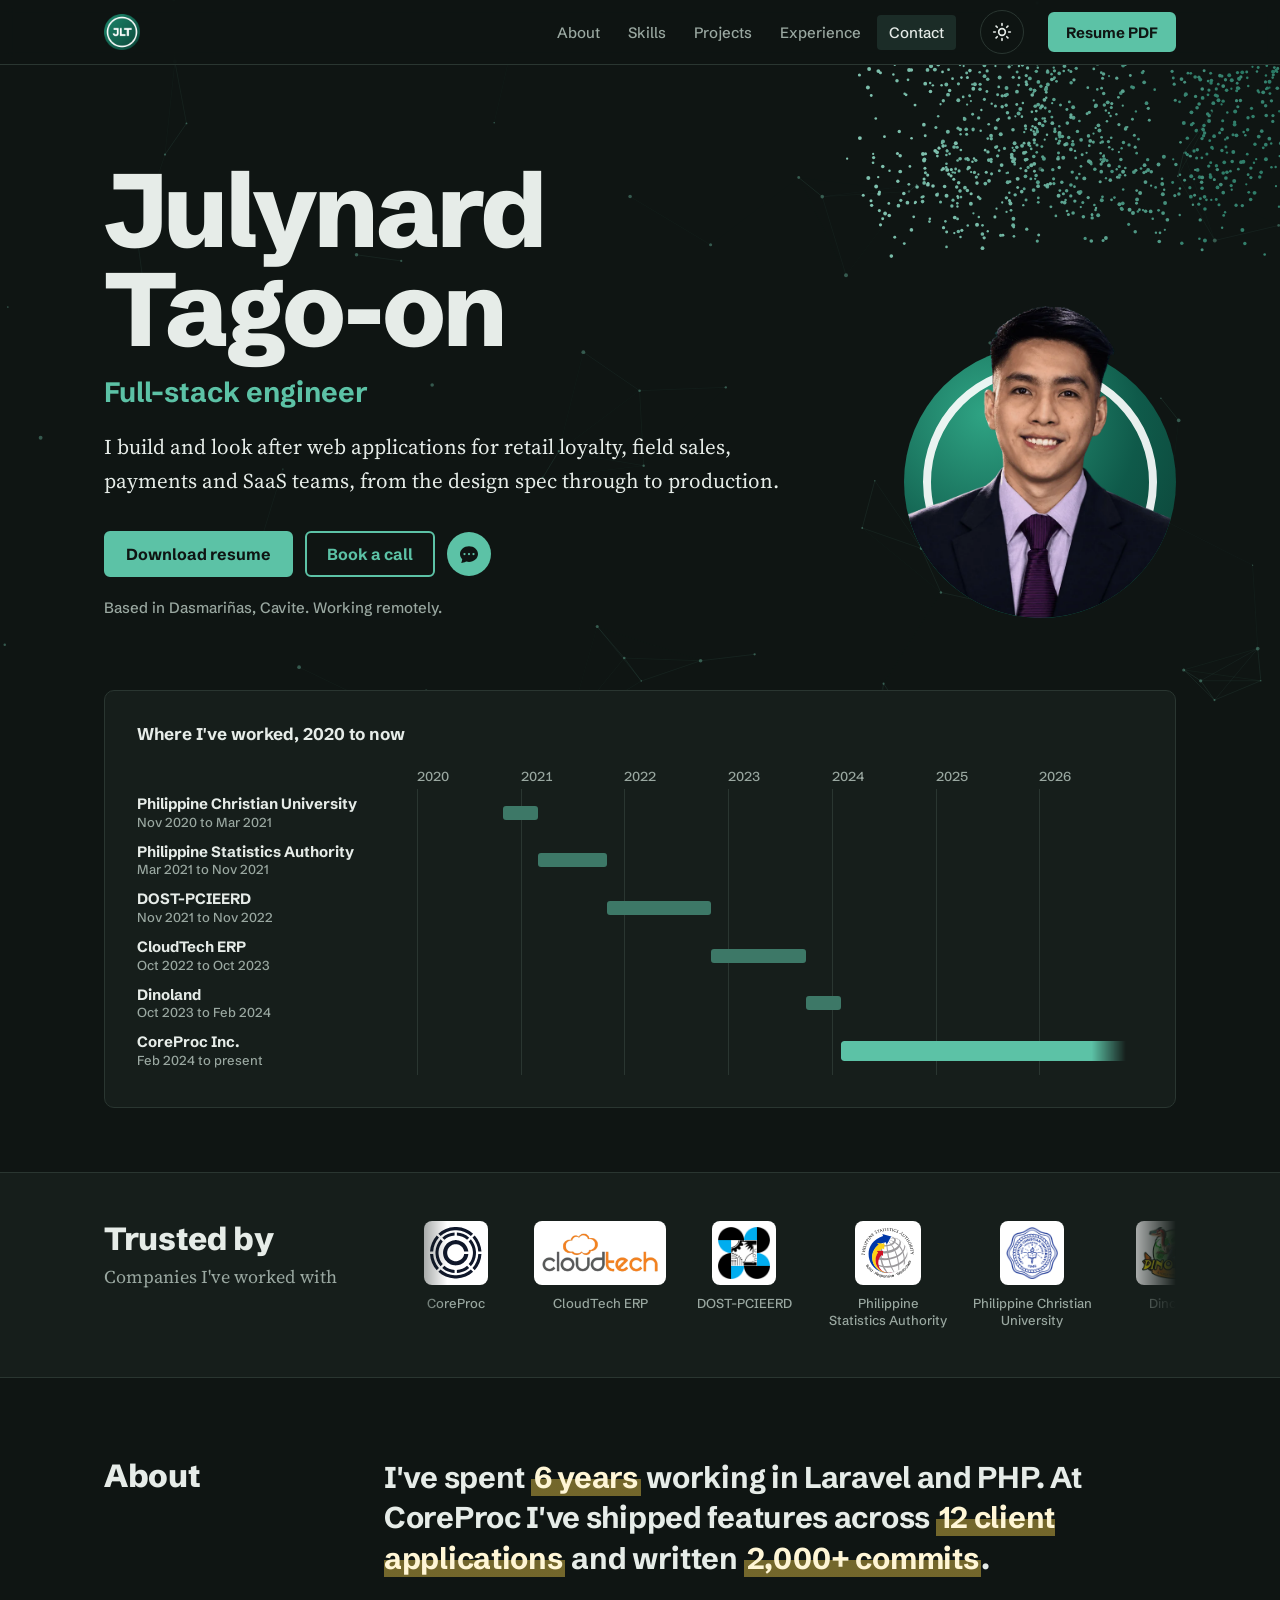
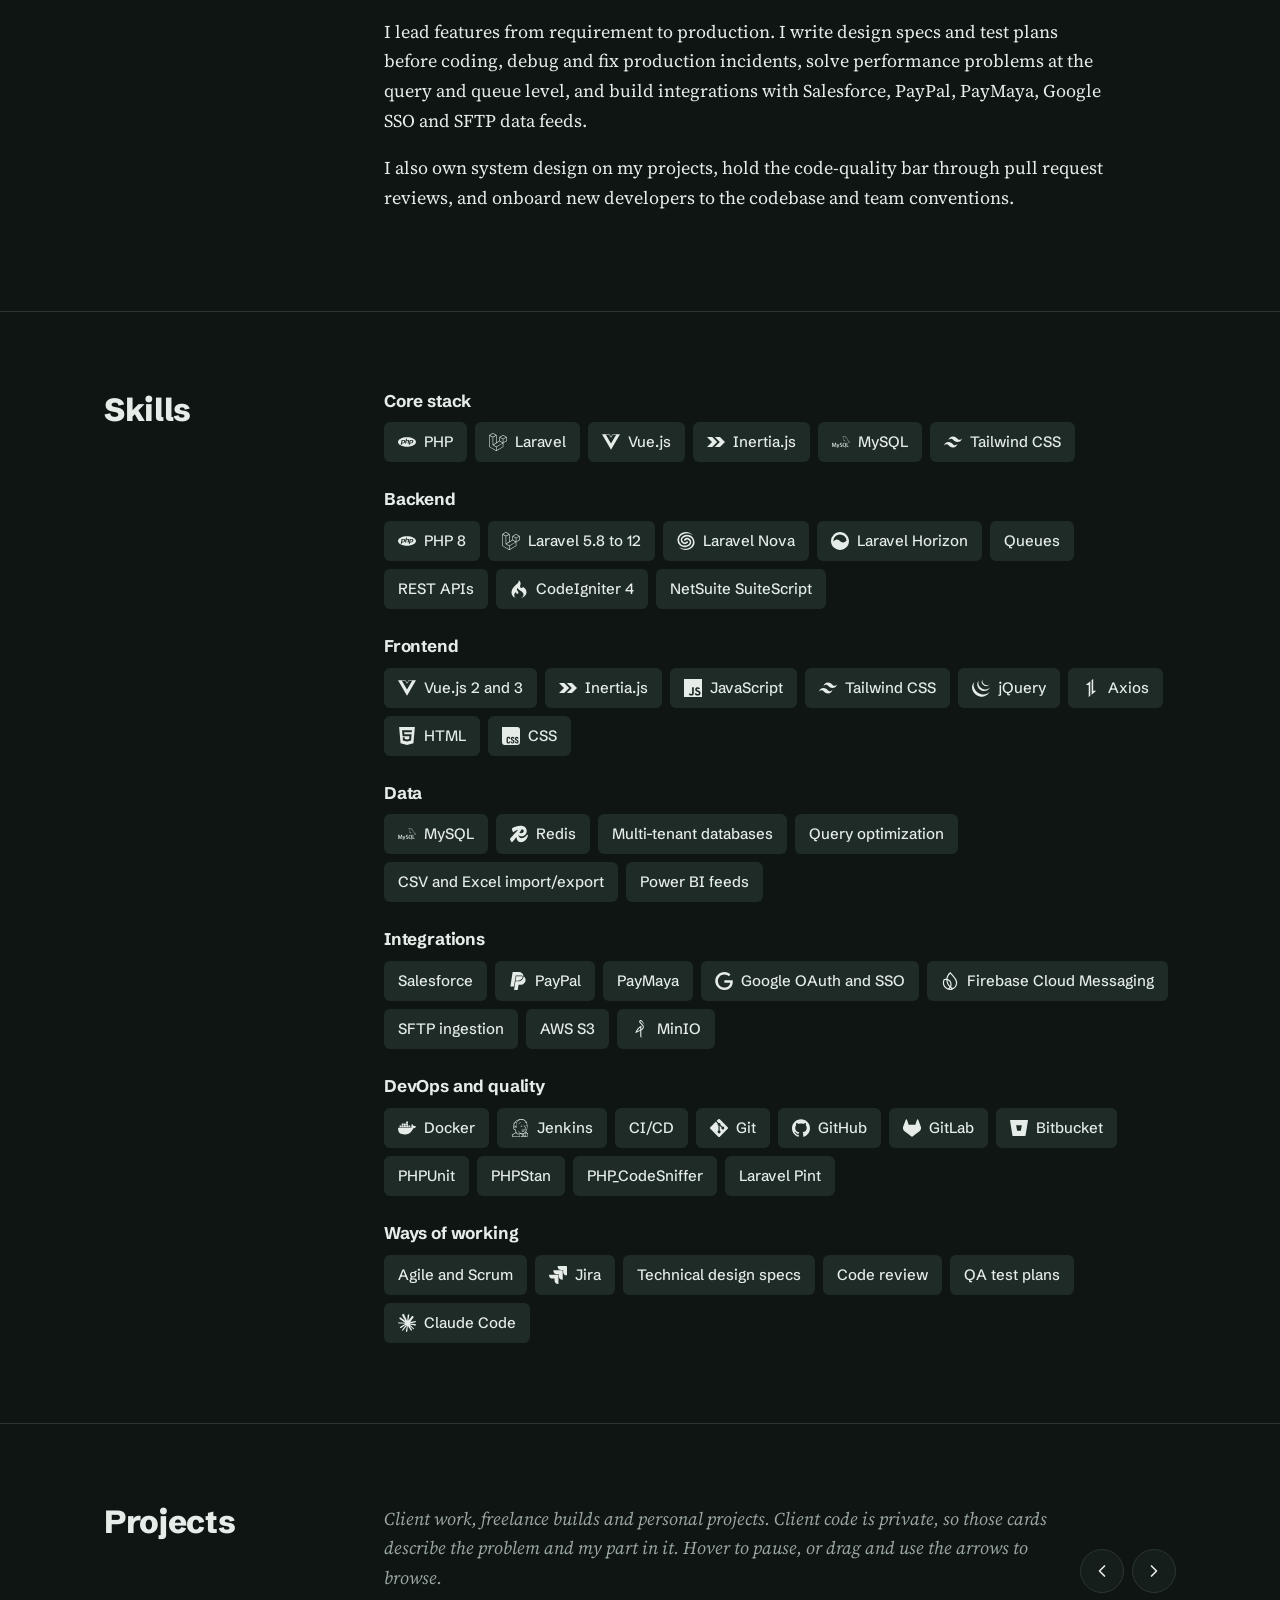
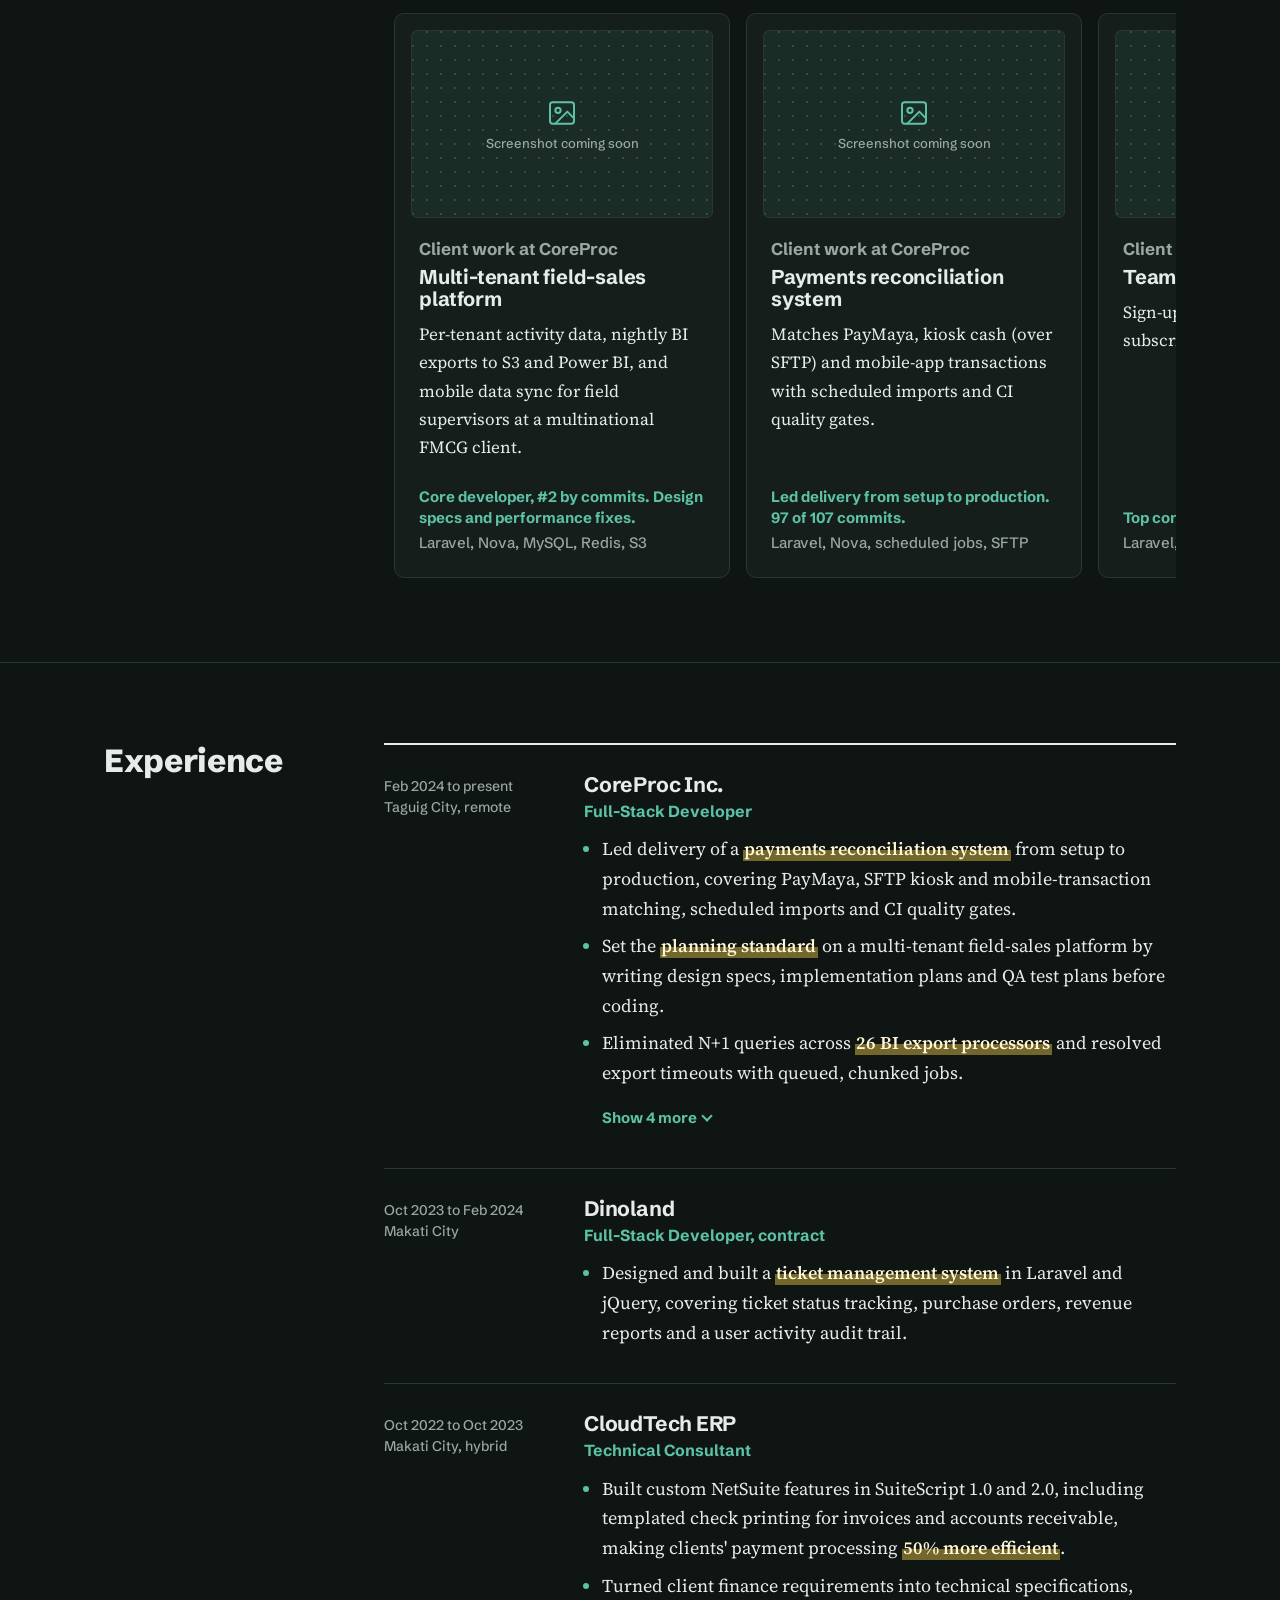
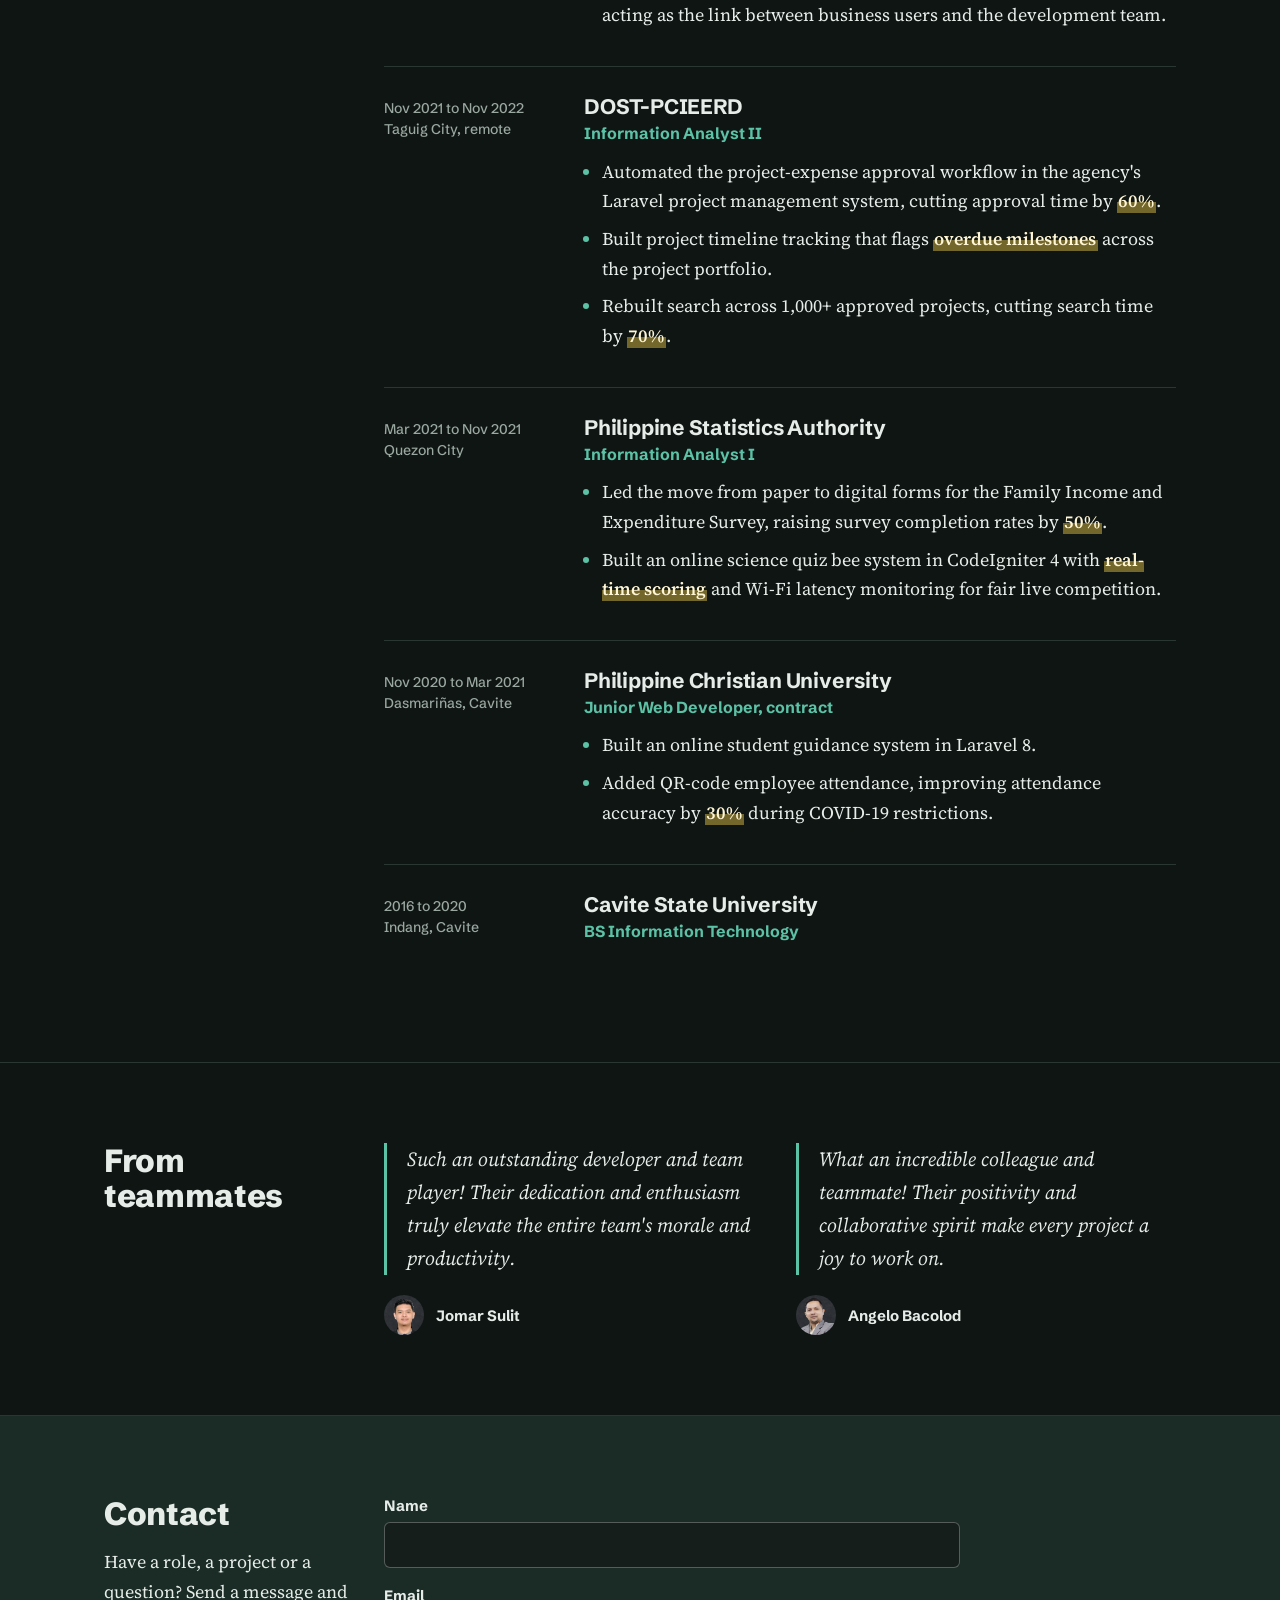
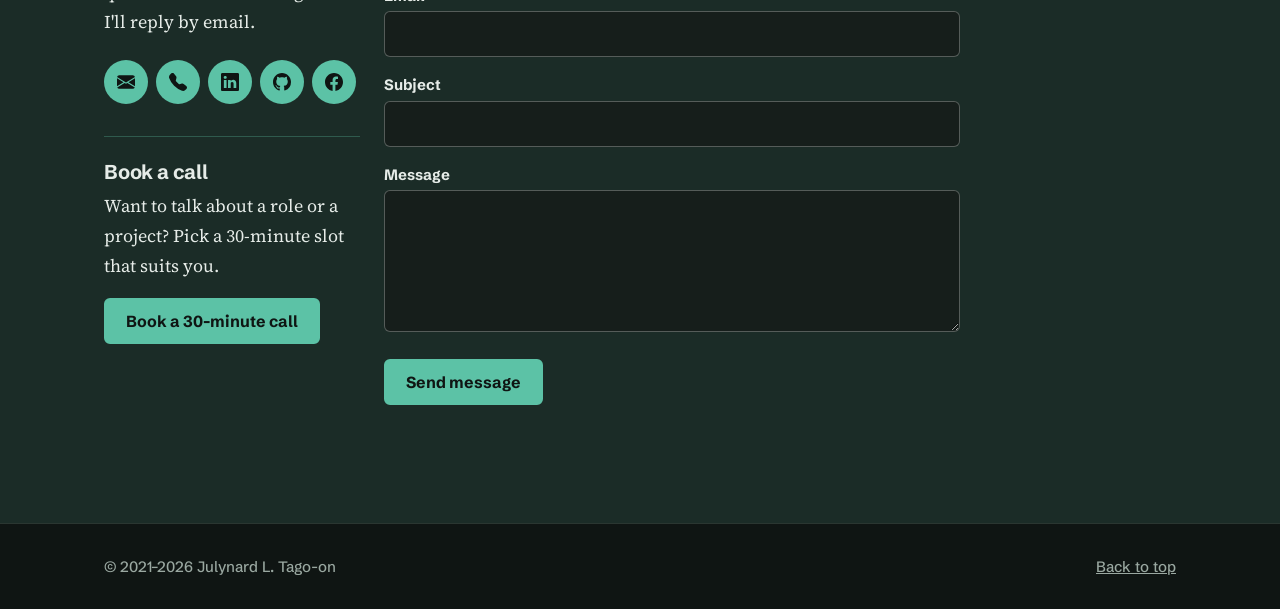
==== commit 85c2c5ca: "Replace Request a demo with Book a call (Cal.com) Hero button and the contact section now link to a " ====
--- a/index.html
+++ b/index.html
@@ -63,7 +63,7 @@
           <p class="hero-lede">I build and look after web applications for retail loyalty, field sales, payments and SaaS teams, from the design spec through to production.</p>
           <div class="hero-actions">
             <a class="btn" href="files/2026-Resume-Julynard.pdf" target="_blank" rel="noopener">Download resume</a>
-            <a class="btn btn-ghost" href="mailto:tagoonjulynard@gmail.com?subject=Demo%20request&amp;body=Hi%20Julynard%2C%0D%0A%0D%0AI%27d%20like%20a%20demo.%0D%0A%0D%0AWhat%20I%27d%20like%20to%20see%3A%20%0D%0ACompany%3A%20%0D%0APreferred%20date%20and%20time%3A%20%0D%0A">Request a demo</a>
+            <a class="btn btn-ghost" href="https://cal.com/julynard-tago-on/30min" target="_blank" rel="noopener">Book a call</a>
             <a class="icon-pill hero-message" href="#contact" aria-label="Send a message" title="Send a message"><svg viewBox="0 0 16 16" fill="currentColor" aria-hidden="true"><path d="M16 8c0 3.866-3.582 7-8 7a9 9 0 0 1-2.347-.306c-.584.296-1.925.864-4.181 1.234-.2.032-.352-.176-.273-.362.354-.836.674-1.95.77-2.966C.744 11.37 0 9.76 0 8c0-3.866 3.582-7 8-7s8 3.134 8 7M5 8a1 1 0 1 0-2 0 1 1 0 0 0 2 0m4 0a1 1 0 1 0-2 0 1 1 0 0 0 2 0m3 1a1 1 0 1 0 0-2 1 1 0 0 0 0 2"/></svg></a>
           </div>
           <p class="hero-where">Based in Dasmariñas, Cavite. Working remotely.</p>
@@ -443,9 +443,9 @@
             <li><a class="icon-pill" href="https://www.facebook.com/julynard10" target="_blank" rel="noopener" aria-label="Facebook" title="Facebook"><svg viewBox="0 0 16 16" fill="currentColor" aria-hidden="true"><path d="M16 8.049c0-4.446-3.582-8.05-8-8.05C3.58 0-.002 3.603-.002 8.05c0 4.017 2.926 7.347 6.75 7.951v-5.625h-2.03V8.05H6.75V6.275c0-2.017 1.195-3.131 3.022-3.131.876 0 1.791.157 1.791.157v1.98h-1.009c-.993 0-1.303.621-1.303 1.258v1.51h2.218l-.354 2.326H9.25V16c3.824-.604 6.75-3.934 6.75-7.951"/></svg></a></li>
           </ul>
           <div class="demo">
-            <h3>Request a demo</h3>
-            <p>Want to see a system I've built? Email me and I'll set up a walkthrough.</p>
-            <a class="btn" href="mailto:tagoonjulynard@gmail.com?subject=Demo%20request&amp;body=Hi%20Julynard%2C%0D%0A%0D%0AI%27d%20like%20a%20demo.%0D%0A%0D%0AWhat%20I%27d%20like%20to%20see%3A%20%0D%0ACompany%3A%20%0D%0APreferred%20date%20and%20time%3A%20%0D%0A">Email a demo request</a>
+            <h3>Book a call</h3>
+            <p>Want to talk about a role or a project? Pick a 30-minute slot that suits you.</p>
+            <a class="btn" href="https://cal.com/julynard-tago-on/30min" target="_blank" rel="noopener">Book a 30-minute call</a>
           </div>
         </div>
 
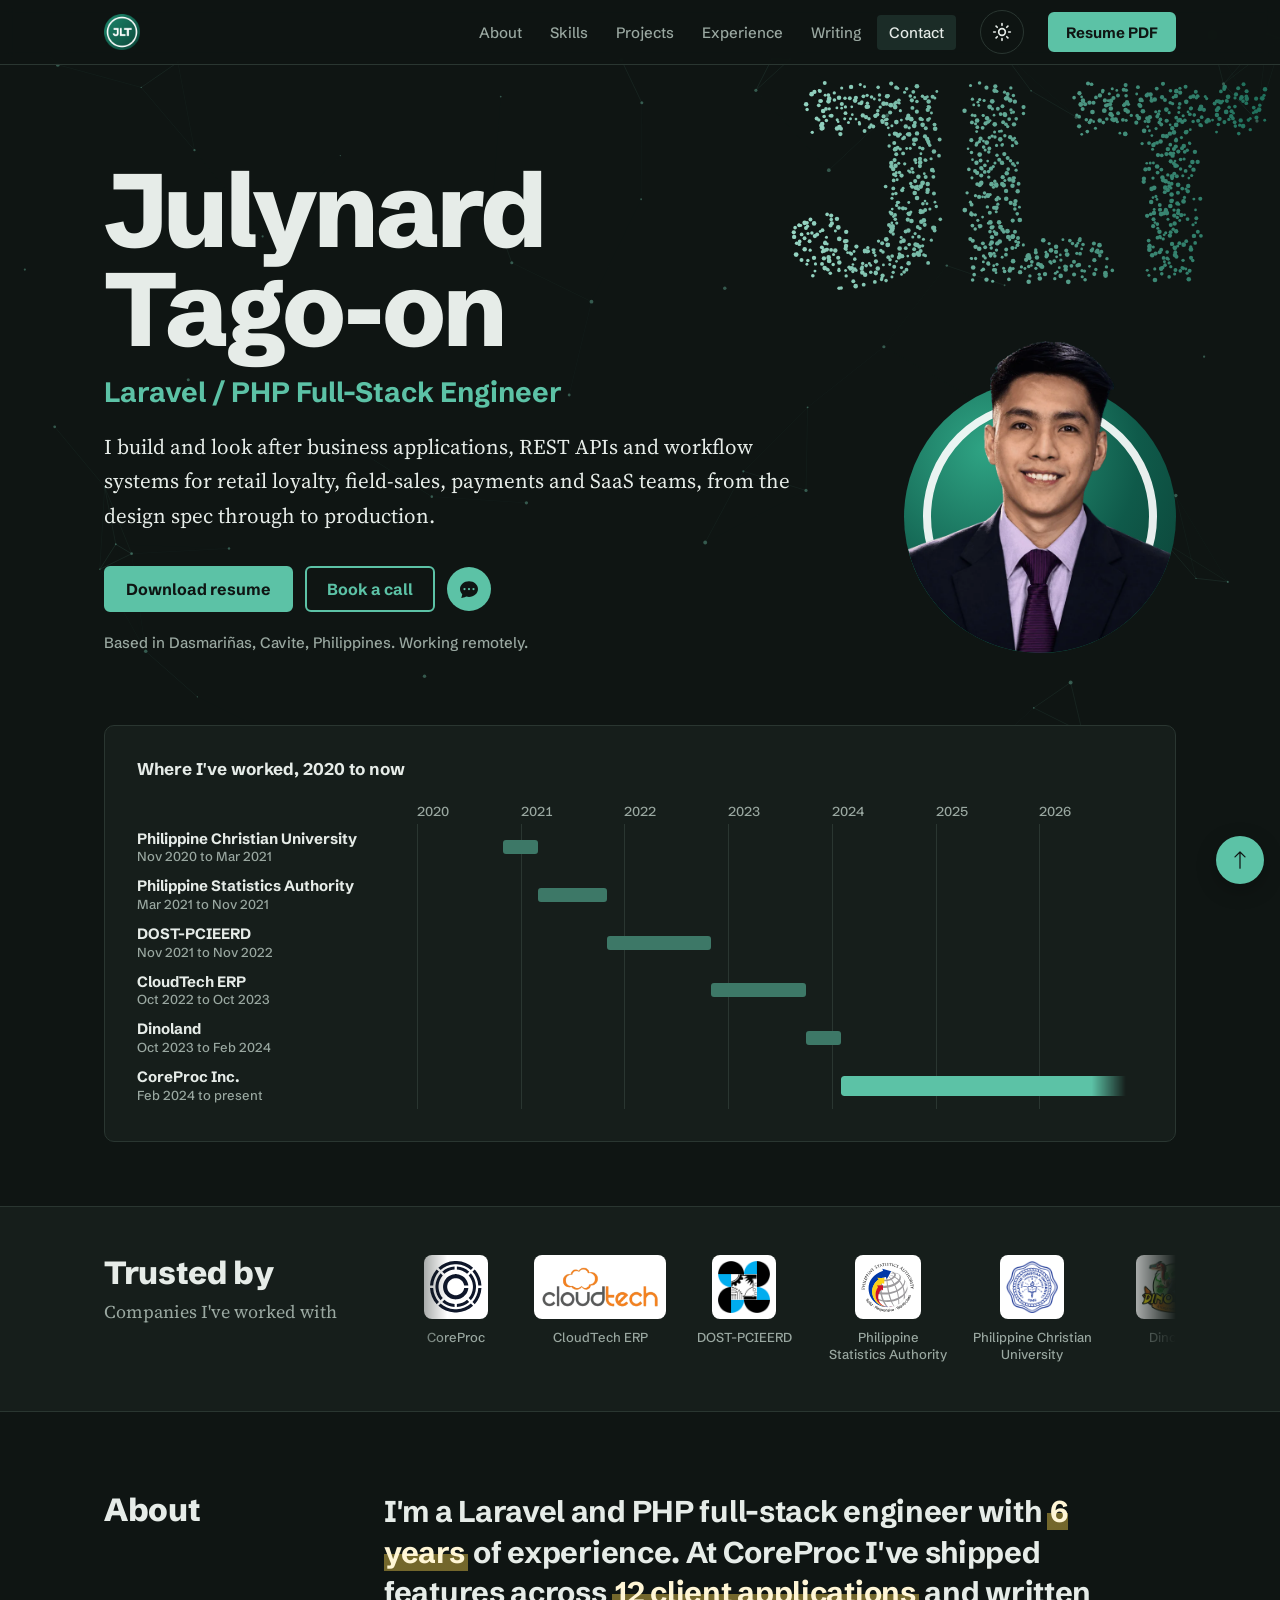
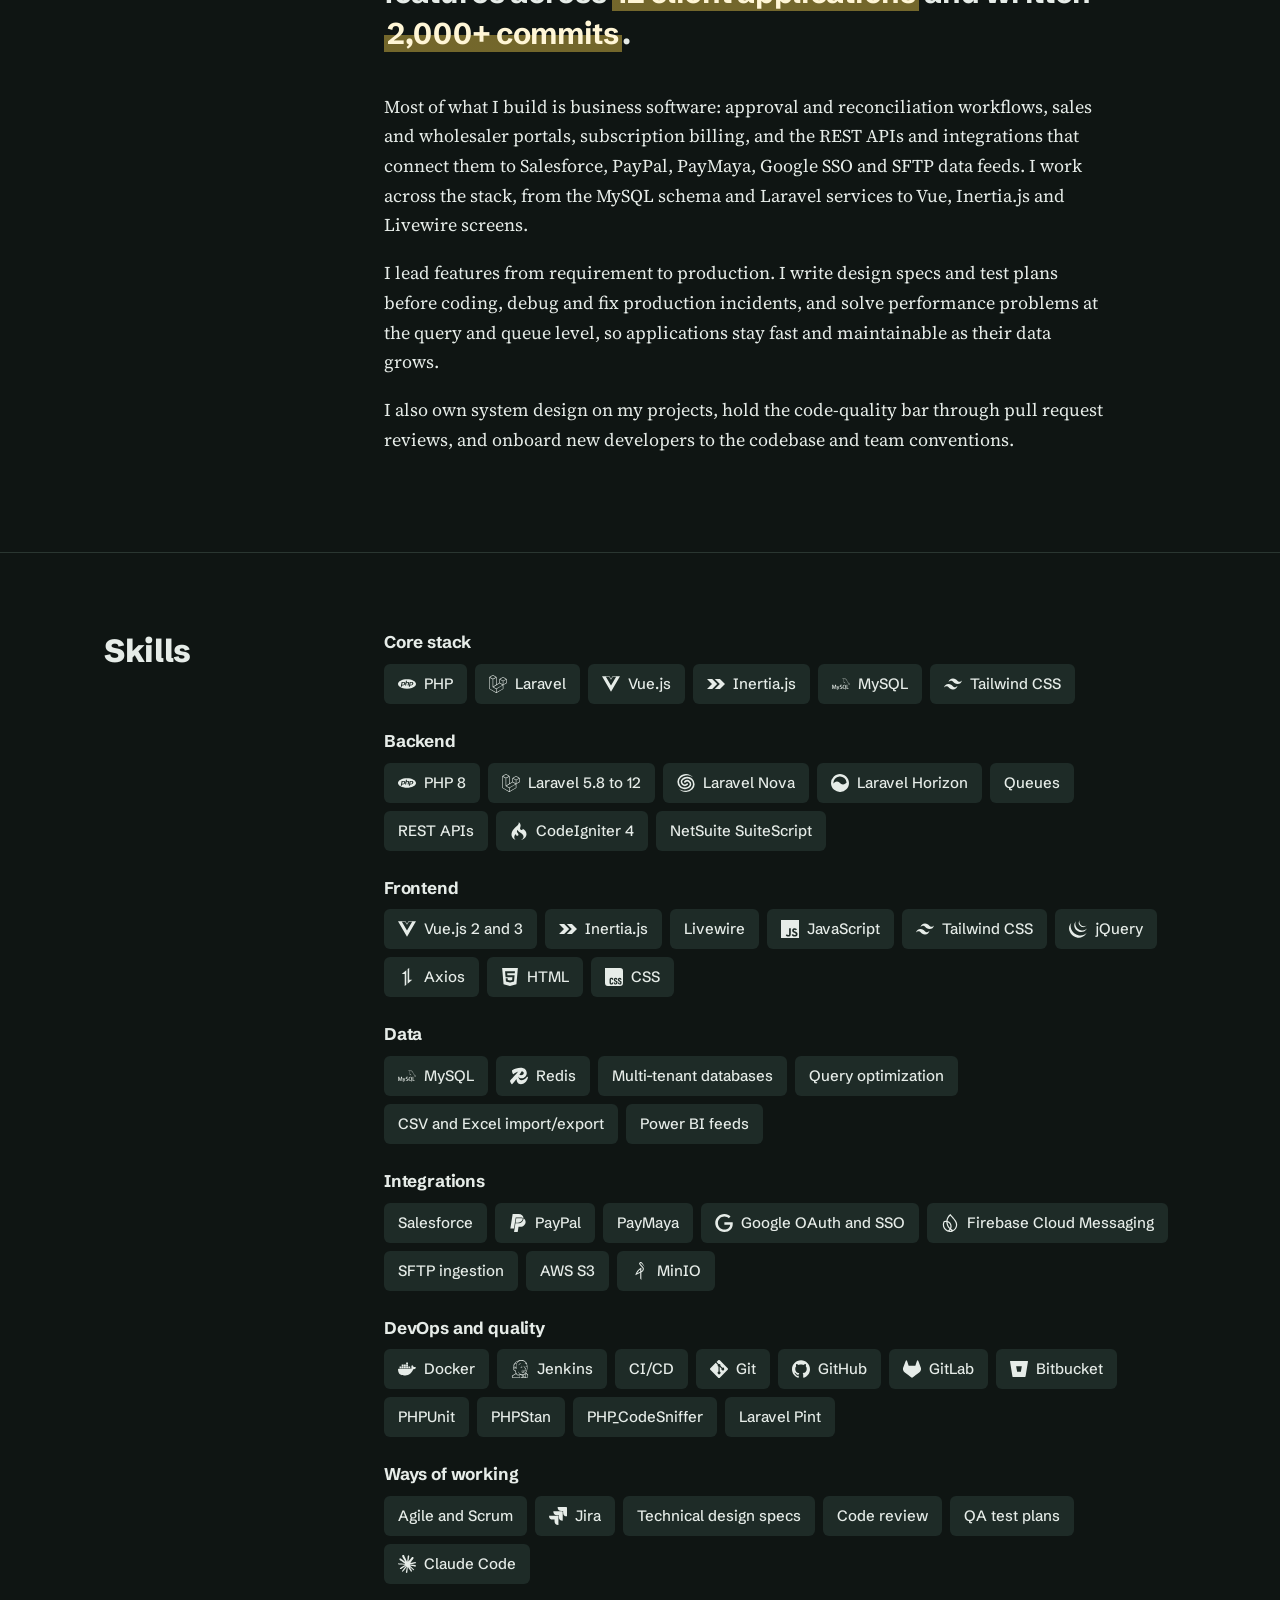
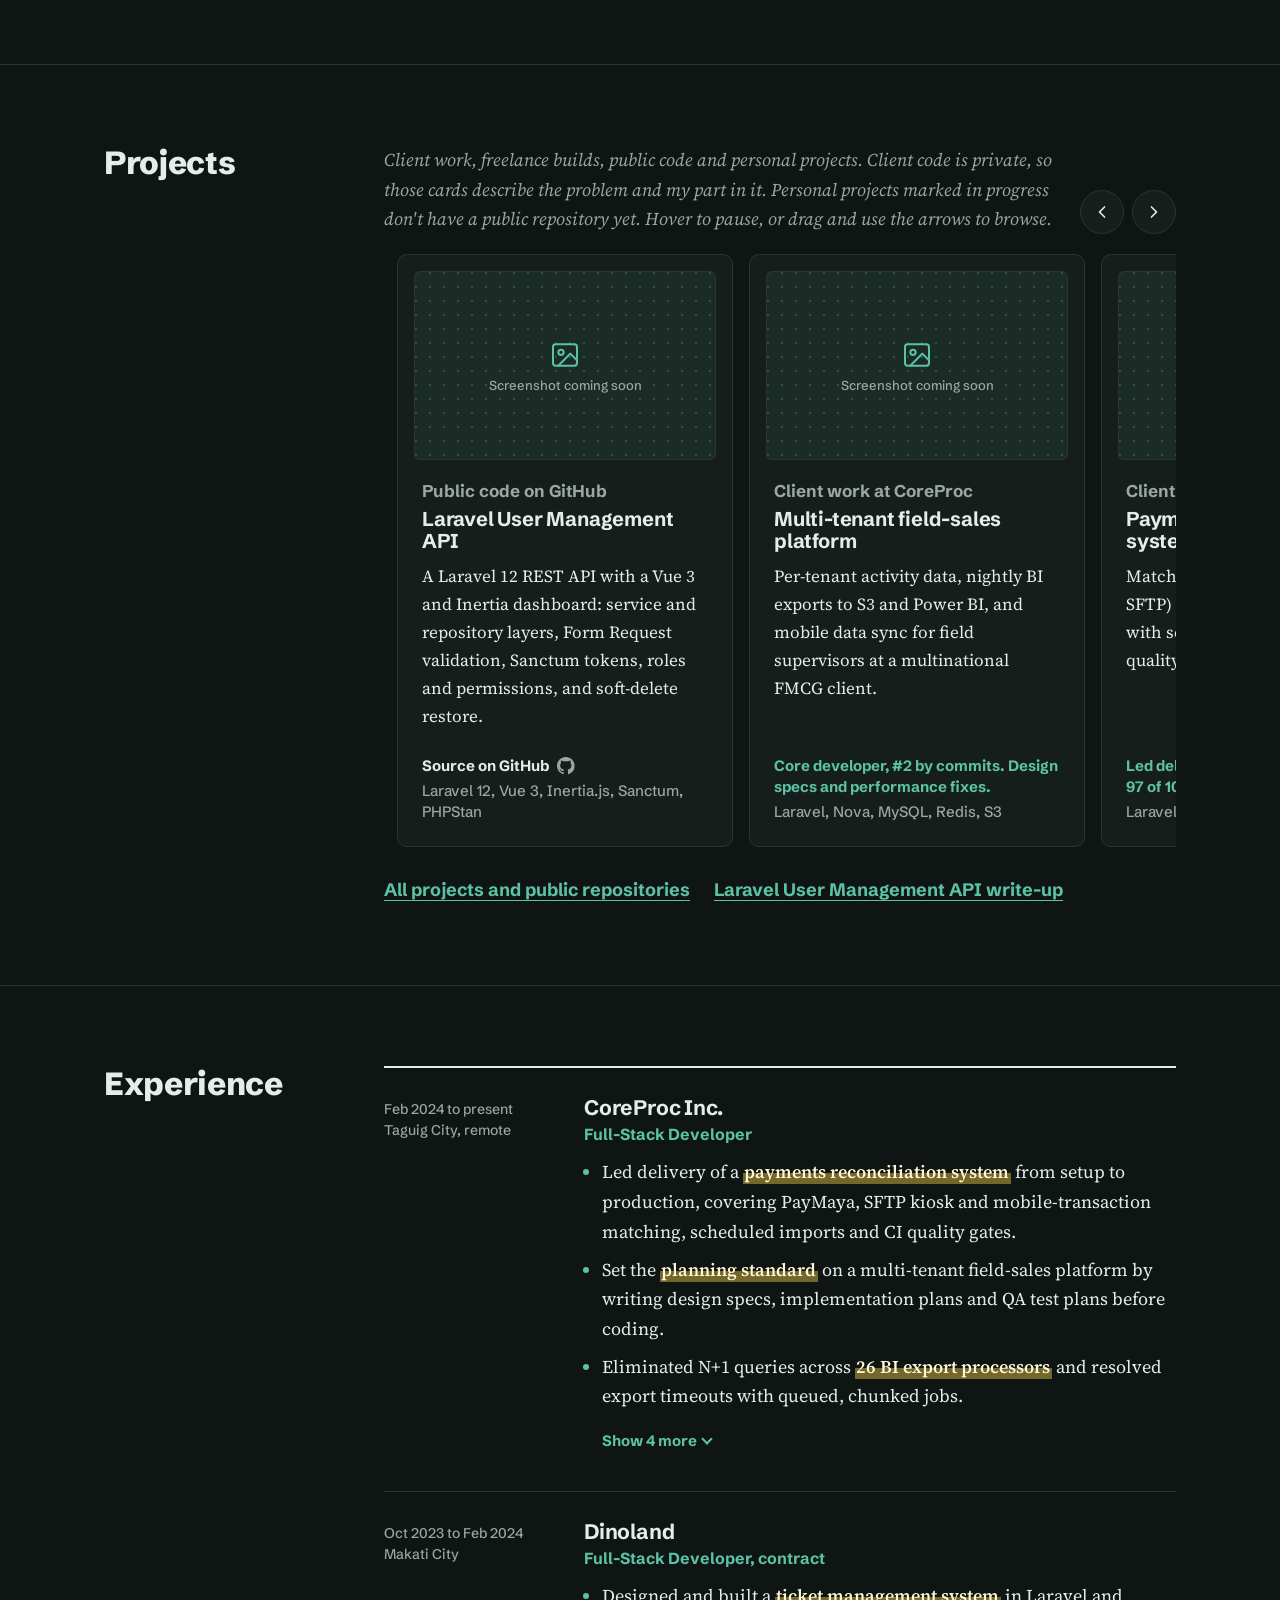
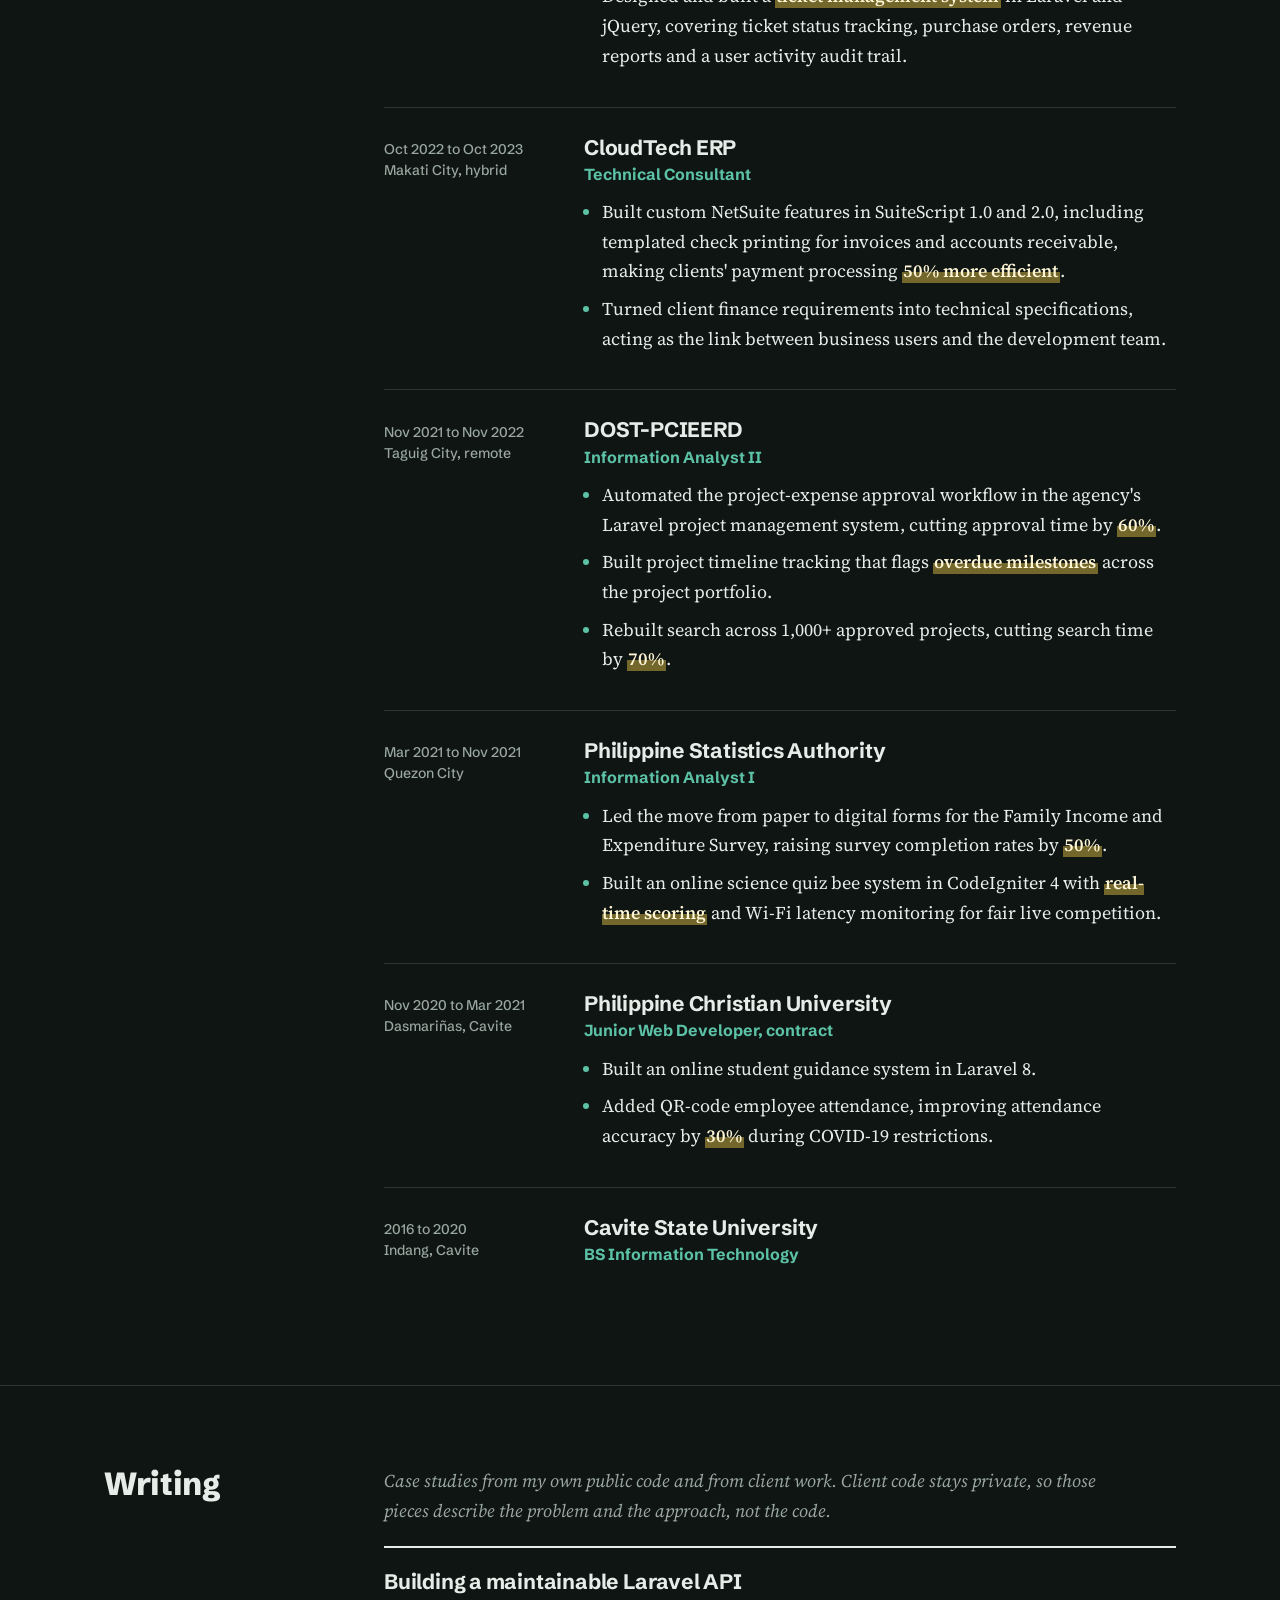
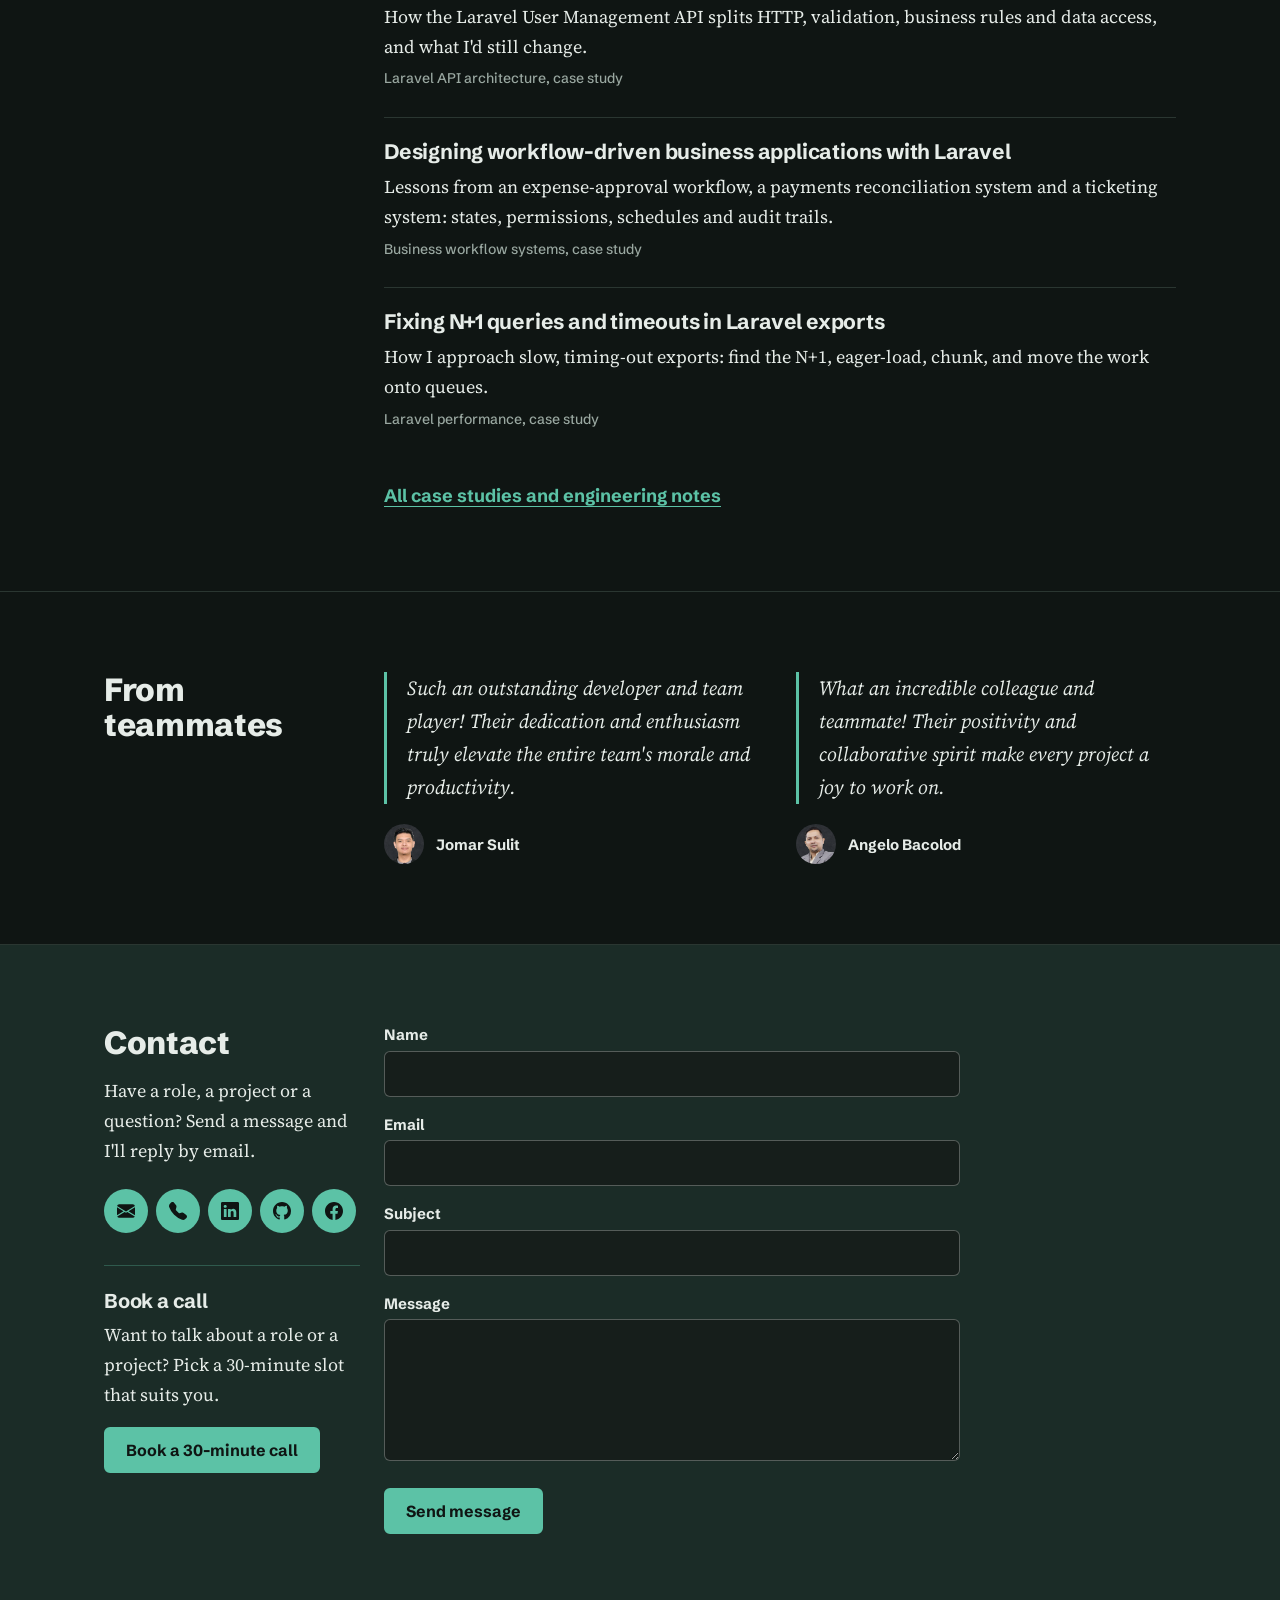
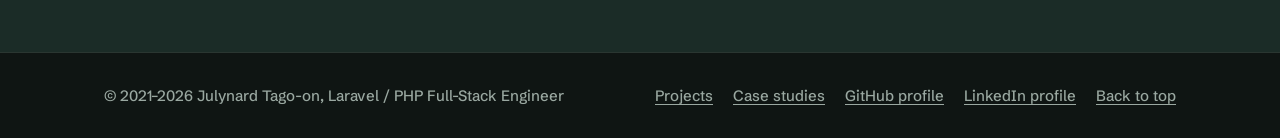
==== commit 1e8f476f: "Sharpen homepage identity, metadata and structured data - Title, description, canonical, Open Graph " ====
--- a/index.html
+++ b/index.html
@@ -3,12 +3,28 @@
 <head>
   <meta charset="utf-8">
   <meta name="viewport" content="width=device-width, initial-scale=1">
-  <title>Julynard L. Tago-on, Full-Stack Engineer</title>
-  <meta name="description" content="Julynard L. Tago-on is a full-stack engineer with 6 years of Laravel, PHP and Vue.js experience, building retail, field-sales, payments and SaaS applications.">
-  <meta name="keywords" content="Julynard Tago-on, Laravel developer, PHP developer, Vue.js, full-stack engineer, Philippines">
-  <meta property="og:title" content="Julynard L. Tago-on, Full-Stack Engineer">
-  <meta property="og:description" content="Laravel, PHP and Vue.js engineer. 6 years, 12 client applications, 2,000+ commits at CoreProc.">
+  <title>Julynard Tago-on | Laravel &amp; PHP Full-Stack Engineer</title>
+  <meta name="description" content="Julynard Tago-on is a Laravel and PHP full-stack engineer from the Philippines specializing in business applications, REST APIs, workflow systems, and performance optimization.">
+  <meta name="author" content="Julynard Tago-on">
+  <link rel="canonical" href="https://julynardtago-on.netlify.app/">
+
+  <meta property="og:type" content="profile">
+  <meta property="og:site_name" content="Julynard Tago-on">
+  <meta property="og:locale" content="en_US">
+  <meta property="og:url" content="https://julynardtago-on.netlify.app/">
+  <meta property="og:title" content="Julynard Tago-on | Laravel &amp; PHP Full-Stack Engineer">
+  <meta property="og:description" content="Laravel and PHP full-stack engineer from the Philippines building business applications, REST APIs and workflow systems. 6 years, 12 client applications at CoreProc.">
   <meta property="og:image" content="https://julynardtago-on.netlify.app/img/julynard-2026.jpg">
+  <meta property="og:image:width" content="1200">
+  <meta property="og:image:height" content="1200">
+  <meta property="og:image:alt" content="Portrait of Julynard Tago-on">
+  <meta property="profile:first_name" content="Julynard">
+  <meta property="profile:last_name" content="Tago-on">
+  <meta name="twitter:card" content="summary">
+  <meta name="twitter:title" content="Julynard Tago-on | Laravel &amp; PHP Full-Stack Engineer">
+  <meta name="twitter:description" content="Laravel and PHP full-stack engineer from the Philippines building business applications, REST APIs and workflow systems.">
+  <meta name="twitter:image" content="https://julynardtago-on.netlify.app/img/julynard-2026.jpg">
+  <meta name="twitter:image:alt" content="Portrait of Julynard Tago-on">
   <meta name="theme-color" content="#0F1513">
   <script>
     // Apply a saved theme before first paint. Dark is the default.
@@ -26,6 +42,67 @@
   <link rel="preconnect" href="https://fonts.gstatic.com" crossorigin>
   <link href="https://fonts.googleapis.com/css2?family=Schibsted+Grotesk:wght@500;700;800&family=Source+Serif+4:ital,opsz,wght@0,8..60,400;0,8..60,600;1,8..60,400&display=swap" rel="stylesheet">
   <link href="css/site.css" rel="stylesheet">
+
+  <script type="application/ld+json">
+  {
+    "@context": "https://schema.org",
+    "@type": "ProfilePage",
+    "@id": "https://julynardtago-on.netlify.app/#profile",
+    "url": "https://julynardtago-on.netlify.app/",
+    "name": "Julynard Tago-on | Laravel & PHP Full-Stack Engineer",
+    "inLanguage": "en",
+    "dateModified": "2026-10-06",
+    "mainEntity": {
+      "@type": "Person",
+      "@id": "https://julynardtago-on.netlify.app/#person",
+      "name": "Julynard Tago-on",
+      "alternateName": "Julynard L. Tago-on",
+      "givenName": "Julynard",
+      "familyName": "Tago-on",
+      "url": "https://julynardtago-on.netlify.app/",
+      "image": "https://julynardtago-on.netlify.app/img/julynard-2026.jpg",
+      "jobTitle": "Laravel / PHP Full-Stack Engineer",
+      "description": "Laravel and PHP full-stack engineer from the Philippines with 6 years of experience building business applications, REST APIs and workflow systems, and keeping them fast and maintainable in production.",
+      "homeLocation": {
+        "@type": "Place",
+        "address": {
+          "@type": "PostalAddress",
+          "addressLocality": "Dasmariñas",
+          "addressRegion": "Cavite",
+          "addressCountry": "PH"
+        }
+      },
+      "worksFor": {
+        "@type": "Organization",
+        "name": "CoreProc Inc."
+      },
+      "alumniOf": {
+        "@type": "CollegeOrUniversity",
+        "name": "Cavite State University"
+      },
+      "sameAs": [
+        "https://github.com/Julynard",
+        "https://www.linkedin.com/in/julynard-tago-on/"
+      ],
+      "knowsAbout": [
+        "Laravel",
+        "PHP",
+        "REST APIs",
+        "Business applications",
+        "Workflow systems",
+        "Vue.js",
+        "Inertia.js",
+        "Livewire",
+        "MySQL",
+        "Redis",
+        "Database performance",
+        "Authentication and authorization",
+        "Automated testing",
+        "Web application development"
+      ]
+    }
+  }
+  </script>
 </head>
 
 <body>
@@ -41,6 +118,7 @@
           <li><a href="#skills">Skills</a></li>
           <li><a href="#projects">Projects</a></li>
           <li><a href="#experience">Experience</a></li>
+          <li><a href="#writing">Writing</a></li>
           <li><a href="#contact">Contact</a></li>
         </ul>
       </nav>
@@ -59,14 +137,14 @@
       <div class="wrap hero-grid">
         <div class="hero-text">
           <h1>Julynard Tago&#8209;on</h1>
-          <p class="hero-role">Full-stack engineer</p>
-          <p class="hero-lede">I build and look after web applications for retail loyalty, field sales, payments and SaaS teams, from the design spec through to production.</p>
+          <p class="hero-role">Laravel / PHP Full-Stack Engineer</p>
+          <p class="hero-lede">I build and look after business applications, REST APIs and workflow systems for retail loyalty, field-sales, payments and SaaS teams, from the design spec through to production.</p>
           <div class="hero-actions">
             <a class="btn" href="files/2026-Resume-Julynard.pdf" target="_blank" rel="noopener">Download resume</a>
             <a class="btn btn-ghost" href="https://cal.com/julynard-tago-on/30min" target="_blank" rel="noopener">Book a call</a>
             <a class="icon-pill hero-message" href="#contact" aria-label="Send a message" title="Send a message"><svg viewBox="0 0 16 16" fill="currentColor" aria-hidden="true"><path d="M16 8c0 3.866-3.582 7-8 7a9 9 0 0 1-2.347-.306c-.584.296-1.925.864-4.181 1.234-.2.032-.352-.176-.273-.362.354-.836.674-1.95.77-2.966C.744 11.37 0 9.76 0 8c0-3.866 3.582-7 8-7s8 3.134 8 7M5 8a1 1 0 1 0-2 0 1 1 0 0 0 2 0m4 0a1 1 0 1 0-2 0 1 1 0 0 0 2 0m3 1a1 1 0 1 0 0-2 1 1 0 0 0 0 2"/></svg></a>
           </div>
-          <p class="hero-where">Based in Dasmariñas, Cavite. Working remotely.</p>
+          <p class="hero-where">Based in Dasmariñas, Cavite, Philippines. Working remotely.</p>
         </div>
         <div class="hero-photo">
           <div class="portrait-clip">
@@ -117,8 +195,9 @@
       <div class="wrap split">
         <h2 id="about-title">About</h2>
         <div class="prose">
-          <p class="big">I've spent <mark>6 years</mark> working in Laravel and PHP. At CoreProc I've shipped features across <mark>12 client applications</mark> and written <mark>2,000+ commits</mark>.</p>
-          <p>I lead features from requirement to production. I write design specs and test plans before coding, debug and fix production incidents, solve performance problems at the query and queue level, and build integrations with Salesforce, PayPal, PayMaya, Google SSO and SFTP data feeds.</p>
+          <p class="big">I'm a Laravel and PHP full-stack engineer with <mark>6 years</mark> of experience. At CoreProc I've shipped features across <mark>12 client applications</mark> and written <mark>2,000+ commits</mark>.</p>
+          <p>Most of what I build is business software: approval and reconciliation workflows, sales and wholesaler portals, subscription billing, and the REST APIs and integrations that connect them to Salesforce, PayPal, PayMaya, Google SSO and SFTP data feeds. I work across the stack, from the MySQL schema and Laravel services to Vue, Inertia.js and Livewire screens.</p>
+          <p>I lead features from requirement to production. I write design specs and test plans before coding, debug and fix production incidents, and solve performance problems at the query and queue level, so applications stay fast and maintainable as their data grows.</p>
           <p>I also own system design on my projects, hold the code-quality bar through pull request reviews, and onboard new developers to the codebase and team conventions.</p>
         </div>
       </div>
@@ -157,6 +236,7 @@
             <ul class="chips">
               <li class="chip"><span class="chip-icon" style="--icon: url('/img/skills/vuedotjs.svg')" aria-hidden="true"></span>Vue.js 2 and 3</li>
               <li class="chip"><span class="chip-icon" style="--icon: url('/img/skills/inertia.svg')" aria-hidden="true"></span>Inertia.js</li>
+              <li class="chip">Livewire</li>
               <li class="chip"><span class="chip-icon" style="--icon: url('/img/skills/javascript.svg')" aria-hidden="true"></span>JavaScript</li>
               <li class="chip"><span class="chip-icon" style="--icon: url('/img/skills/tailwindcss.svg')" aria-hidden="true"></span>Tailwind CSS</li>
               <li class="chip"><span class="chip-icon" style="--icon: url('/img/skills/jquery.svg')" aria-hidden="true"></span>jQuery</li>
@@ -225,13 +305,20 @@
         <h2 id="projects-title">Projects</h2>
         <div class="scroller">
           <div class="scroller-head">
-            <p class="note">Client work, freelance builds and personal projects. Client code is private, so those cards describe the problem and my part in it. Hover to pause, or drag and use the arrows to browse.</p>
+            <p class="note">Client work, freelance builds, public code and personal projects. Client code is private, so those cards describe the problem and my part in it. Personal projects marked in progress don't have a public repository yet. Hover to pause, or drag and use the arrows to browse.</p>
             <div class="scroller-buttons">
               <button class="scroller-btn" type="button" data-dir="-1" aria-label="Previous projects"><svg viewBox="0 0 24 24" fill="none" stroke="currentColor" stroke-width="2" stroke-linecap="round" stroke-linejoin="round" aria-hidden="true"><path d="M15 18l-6-6 6-6"/></svg></button>
               <button class="scroller-btn" type="button" data-dir="1" aria-label="Next projects"><svg viewBox="0 0 24 24" fill="none" stroke="currentColor" stroke-width="2" stroke-linecap="round" stroke-linejoin="round" aria-hidden="true"><path d="M9 18l6-6-6-6"/></svg></button>
             </div>
           </div>
           <ul class="side-track" tabindex="0" aria-label="Projects, scrolls sideways">
+            <li class="side-card">
+              <div class="card-media is-placeholder"><svg viewBox="0 0 24 24" fill="none" stroke="currentColor" stroke-width="1.5" stroke-linecap="round" stroke-linejoin="round" aria-hidden="true"><rect x="3" y="4" width="18" height="16" rx="2"/><circle cx="9" cy="10" r="2"/><path d="M21 16l-5-5-9 9"/></svg><span>Screenshot coming soon</span></div>
+              <p class="kind">Public code on GitHub</p>
+              <h3><a class="repo-link" href="/projects/laravel-user-management-api/">Laravel User Management API</a></h3>
+              <p>A Laravel 12 REST API with a Vue 3 and Inertia dashboard: service and repository layers, Form Request validation, Sanctum tokens, roles and permissions, and soft-delete restore.</p>
+              <p class="meta"><span class="role"><a class="repo-link" href="https://github.com/Julynard/technical-task-simple-user-management-crud" rel="noopener">Source on GitHub <svg class="gh" viewBox="0 0 16 16" aria-hidden="true"><path fill="currentColor" d="M8 0C3.58 0 0 3.58 0 8c0 3.54 2.29 6.53 5.47 7.59.4.07.55-.17.55-.38 0-.19-.01-.82-.01-1.49-2.01.37-2.53-.49-2.69-.94-.09-.23-.48-.94-.82-1.13-.28-.15-.68-.52-.01-.53.63-.01 1.08.58 1.23.82.72 1.21 1.87.87 2.33.66.07-.52.28-.87.51-1.07-1.78-.2-3.64-.89-3.64-3.95 0-.87.31-1.59.82-2.15-.08-.2-.36-1.02.08-2.12 0 0 .67-.21 2.2.82.64-.18 1.32-.27 2-.27.68 0 1.36.09 2 .27 1.53-1.04 2.2-.82 2.2-.82.44 1.1.16 1.92.08 2.12.51.56.82 1.27.82 2.15 0 3.07-1.87 3.75-3.65 3.95.29.25.54.73.54 1.48 0 1.07-.01 1.93-.01 2.2 0 .21.15.46.55.38A8.013 8.013 0 0016 8c0-4.42-3.58-8-8-8z"/></svg></a></span> <span class="stack">Laravel 12, Vue 3, Inertia.js, Sanctum, PHPStan</span></p>
+            </li>
             <li class="side-card">
               <div class="card-media is-placeholder"><svg viewBox="0 0 24 24" fill="none" stroke="currentColor" stroke-width="1.5" stroke-linecap="round" stroke-linejoin="round" aria-hidden="true"><rect x="3" y="4" width="18" height="16" rx="2"/><circle cx="9" cy="10" r="2"/><path d="M21 16l-5-5-9 9"/></svg><span>Screenshot coming soon</span></div>
               <p class="kind">Client work at CoreProc</p>
@@ -269,61 +356,62 @@
             </li>
             <li class="side-card">
               <div class="card-media is-placeholder"><svg viewBox="0 0 24 24" fill="none" stroke="currentColor" stroke-width="1.5" stroke-linecap="round" stroke-linejoin="round" aria-hidden="true"><rect x="3" y="4" width="18" height="16" rx="2"/><circle cx="9" cy="10" r="2"/><path d="M21 16l-5-5-9 9"/></svg><span>Screenshot coming soon</span></div>
-              <p class="kind">Personal project</p>
-              <h3><a class="repo-link" href="#" aria-label="Payout Reconciler on GitHub">Payout Reconciler <svg class="gh" viewBox="0 0 16 16" aria-hidden="true"><path fill="currentColor" d="M8 0C3.58 0 0 3.58 0 8c0 3.54 2.29 6.53 5.47 7.59.4.07.55-.17.55-.38 0-.19-.01-.82-.01-1.49-2.01.37-2.53-.49-2.69-.94-.09-.23-.48-.94-.82-1.13-.28-.15-.68-.52-.01-.53.63-.01 1.08.58 1.23.82.72 1.21 1.87.87 2.33.66.07-.52.28-.87.51-1.07-1.78-.2-3.64-.89-3.64-3.95 0-.87.31-1.59.82-2.15-.08-.2-.36-1.02.08-2.12 0 0 .67-.21 2.2.82.64-.18 1.32-.27 2-.27.68 0 1.36.09 2 .27 1.53-1.04 2.2-.82 2.2-.82.44 1.1.16 1.92.08 2.12.51.56.82 1.27.82 2.15 0 3.07-1.87 3.75-3.65 3.95.29.25.54.73.54 1.48 0 1.07-.01 1.93-.01 2.2 0 .21.15.46.55.38A8.013 8.013 0 0016 8c0-4.42-3.58-8-8-8z"/></svg></a></h3>
+              <p class="kind">Personal project, in progress</p>
+              <h3>Payout Reconciler</h3>
               <p>Matches e-wallet exports, kiosk cash files over SFTP and app orders against a ledger, then flags what's missing or mismatched.</p>
               <p class="meta"><span class="role">Based on the payments reconciliation system I led at CoreProc.</span> <span class="stack">Laravel, Nova, scheduled jobs, SFTP</span></p>
             </li>
             <li class="side-card">
               <div class="card-media is-placeholder"><svg viewBox="0 0 24 24" fill="none" stroke="currentColor" stroke-width="1.5" stroke-linecap="round" stroke-linejoin="round" aria-hidden="true"><rect x="3" y="4" width="18" height="16" rx="2"/><circle cx="9" cy="10" r="2"/><path d="M21 16l-5-5-9 9"/></svg><span>Screenshot coming soon</span></div>
-              <p class="kind">Personal project</p>
-              <h3><a class="repo-link" href="#" aria-label="FieldTrack on GitHub">FieldTrack <svg class="gh" viewBox="0 0 16 16" aria-hidden="true"><path fill="currentColor" d="M8 0C3.58 0 0 3.58 0 8c0 3.54 2.29 6.53 5.47 7.59.4.07.55-.17.55-.38 0-.19-.01-.82-.01-1.49-2.01.37-2.53-.49-2.69-.94-.09-.23-.48-.94-.82-1.13-.28-.15-.68-.52-.01-.53.63-.01 1.08.58 1.23.82.72 1.21 1.87.87 2.33.66.07-.52.28-.87.51-1.07-1.78-.2-3.64-.89-3.64-3.95 0-.87.31-1.59.82-2.15-.08-.2-.36-1.02.08-2.12 0 0 .67-.21 2.2.82.64-.18 1.32-.27 2-.27.68 0 1.36.09 2 .27 1.53-1.04 2.2-.82 2.2-.82.44 1.1.16 1.92.08 2.12.51.56.82 1.27.82 2.15 0 3.07-1.87 3.75-3.65 3.95.29.25.54.73.54 1.48 0 1.07-.01 1.93-.01 2.2 0 .21.15.46.55.38A8.013 8.013 0 0016 8c0-4.42-3.58-8-8-8z"/></svg></a></h3>
+              <p class="kind">Personal project, in progress</p>
+              <h3>FieldTrack</h3>
               <p>Multi-tenant app for field sales reps: store visits, GPS check-ins, offline sync and a supervisor dashboard by district.</p>
               <p class="meta"><span class="role">Based on the field-sales platform and multi-district sync work.</span> <span class="stack">Laravel, Vue 3 PWA, MySQL, Redis</span></p>
             </li>
             <li class="side-card">
               <div class="card-media is-placeholder"><svg viewBox="0 0 24 24" fill="none" stroke="currentColor" stroke-width="1.5" stroke-linecap="round" stroke-linejoin="round" aria-hidden="true"><rect x="3" y="4" width="18" height="16" rx="2"/><circle cx="9" cy="10" r="2"/><path d="M21 16l-5-5-9 9"/></svg><span>Screenshot coming soon</span></div>
-              <p class="kind">Personal project</p>
-              <h3><a class="repo-link" href="#" aria-label="Laravel Export Kit on GitHub">Laravel Export Kit <svg class="gh" viewBox="0 0 16 16" aria-hidden="true"><path fill="currentColor" d="M8 0C3.58 0 0 3.58 0 8c0 3.54 2.29 6.53 5.47 7.59.4.07.55-.17.55-.38 0-.19-.01-.82-.01-1.49-2.01.37-2.53-.49-2.69-.94-.09-.23-.48-.94-.82-1.13-.28-.15-.68-.52-.01-.53.63-.01 1.08.58 1.23.82.72 1.21 1.87.87 2.33.66.07-.52.28-.87.51-1.07-1.78-.2-3.64-.89-3.64-3.95 0-.87.31-1.59.82-2.15-.08-.2-.36-1.02.08-2.12 0 0 .67-.21 2.2.82.64-.18 1.32-.27 2-.27.68 0 1.36.09 2 .27 1.53-1.04 2.2-.82 2.2-.82.44 1.1.16 1.92.08 2.12.51.56.82 1.27.82 2.15 0 3.07-1.87 3.75-3.65 3.95.29.25.54.73.54 1.48 0 1.07-.01 1.93-.01 2.2 0 .21.15.46.55.38A8.013 8.013 0 0016 8c0-4.42-3.58-8-8-8z"/></svg></a></h3>
-              <p>Open-source package for large exports: queued, chunked jobs streamed to S3 or CSV, with an N+1 query detector.</p>
+              <p class="kind">Personal project, in progress</p>
+              <h3>Laravel Export Kit</h3>
+              <p>A Laravel package for large exports: queued, chunked jobs streamed to S3 or CSV, with an N+1 query detector.</p>
               <p class="meta"><span class="role">Based on fixing timeouts across 26 BI export processors.</span> <span class="stack">Laravel package, Horizon, S3, MinIO</span></p>
             </li>
             <li class="side-card">
               <div class="card-media is-placeholder"><svg viewBox="0 0 24 24" fill="none" stroke="currentColor" stroke-width="1.5" stroke-linecap="round" stroke-linejoin="round" aria-hidden="true"><rect x="3" y="4" width="18" height="16" rx="2"/><circle cx="9" cy="10" r="2"/><path d="M21 16l-5-5-9 9"/></svg><span>Screenshot coming soon</span></div>
-              <p class="kind">Personal project</p>
-              <h3><a class="repo-link" href="#" aria-label="TeamCredits SaaS Starter on GitHub">TeamCredits SaaS Starter <svg class="gh" viewBox="0 0 16 16" aria-hidden="true"><path fill="currentColor" d="M8 0C3.58 0 0 3.58 0 8c0 3.54 2.29 6.53 5.47 7.59.4.07.55-.17.55-.38 0-.19-.01-.82-.01-1.49-2.01.37-2.53-.49-2.69-.94-.09-.23-.48-.94-.82-1.13-.28-.15-.68-.52-.01-.53.63-.01 1.08.58 1.23.82.72 1.21 1.87.87 2.33.66.07-.52.28-.87.51-1.07-1.78-.2-3.64-.89-3.64-3.95 0-.87.31-1.59.82-2.15-.08-.2-.36-1.02.08-2.12 0 0 .67-.21 2.2.82.64-.18 1.32-.27 2-.27.68 0 1.36.09 2 .27 1.53-1.04 2.2-.82 2.2-.82.44 1.1.16 1.92.08 2.12.51.56.82 1.27.82 2.15 0 3.07-1.87 3.75-3.65 3.95.29.25.54.73.54 1.48 0 1.07-.01 1.93-.01 2.2 0 .21.15.46.55.38A8.013 8.013 0 0016 8c0-4.42-3.58-8-8-8z"/></svg></a></h3>
+              <p class="kind">Personal project, in progress</p>
+              <h3>TeamCredits SaaS Starter</h3>
               <p>A starting point for SaaS apps with Google sign-in, PayPal subscriptions, team invites and a shared credit balance.</p>
               <p class="meta"><span class="role">Based on the team-collaboration SaaS.</span> <span class="stack">Laravel, Inertia.js, Vue 3, PayPal</span></p>
             </li>
             <li class="side-card">
               <div class="card-media is-placeholder"><svg viewBox="0 0 24 24" fill="none" stroke="currentColor" stroke-width="1.5" stroke-linecap="round" stroke-linejoin="round" aria-hidden="true"><rect x="3" y="4" width="18" height="16" rx="2"/><circle cx="9" cy="10" r="2"/><path d="M21 16l-5-5-9 9"/></svg><span>Screenshot coming soon</span></div>
-              <p class="kind">Personal project</p>
-              <h3><a class="repo-link" href="#" aria-label="TicketGate on GitHub">TicketGate <svg class="gh" viewBox="0 0 16 16" aria-hidden="true"><path fill="currentColor" d="M8 0C3.58 0 0 3.58 0 8c0 3.54 2.29 6.53 5.47 7.59.4.07.55-.17.55-.38 0-.19-.01-.82-.01-1.49-2.01.37-2.53-.49-2.69-.94-.09-.23-.48-.94-.82-1.13-.28-.15-.68-.52-.01-.53.63-.01 1.08.58 1.23.82.72 1.21 1.87.87 2.33.66.07-.52.28-.87.51-1.07-1.78-.2-3.64-.89-3.64-3.95 0-.87.31-1.59.82-2.15-.08-.2-.36-1.02.08-2.12 0 0 .67-.21 2.2.82.64-.18 1.32-.27 2-.27.68 0 1.36.09 2 .27 1.53-1.04 2.2-.82 2.2-.82.44 1.1.16 1.92.08 2.12.51.56.82 1.27.82 2.15 0 3.07-1.87 3.75-3.65 3.95.29.25.54.73.54 1.48 0 1.07-.01 1.93-.01 2.2 0 .21.15.46.55.38A8.013 8.013 0 0016 8c0-4.42-3.58-8-8-8z"/></svg></a></h3>
+              <p class="kind">Personal project, in progress</p>
+              <h3>TicketGate</h3>
               <p>Ticketing and QR check-in for attractions and events, with purchase orders, daily revenue reports and an audit trail.</p>
               <p class="meta"><span class="role">Based on the Dinoland ticket system and PCU QR attendance.</span> <span class="stack">Laravel, Vue, QR scanning</span></p>
             </li>
             <li class="side-card">
               <div class="card-media is-placeholder"><svg viewBox="0 0 24 24" fill="none" stroke="currentColor" stroke-width="1.5" stroke-linecap="round" stroke-linejoin="round" aria-hidden="true"><rect x="3" y="4" width="18" height="16" rx="2"/><circle cx="9" cy="10" r="2"/><path d="M21 16l-5-5-9 9"/></svg><span>Screenshot coming soon</span></div>
-              <p class="kind">Personal project</p>
-              <h3><a class="repo-link" href="#" aria-label="ApprovalFlow on GitHub">ApprovalFlow <svg class="gh" viewBox="0 0 16 16" aria-hidden="true"><path fill="currentColor" d="M8 0C3.58 0 0 3.58 0 8c0 3.54 2.29 6.53 5.47 7.59.4.07.55-.17.55-.38 0-.19-.01-.82-.01-1.49-2.01.37-2.53-.49-2.69-.94-.09-.23-.48-.94-.82-1.13-.28-.15-.68-.52-.01-.53.63-.01 1.08.58 1.23.82.72 1.21 1.87.87 2.33.66.07-.52.28-.87.51-1.07-1.78-.2-3.64-.89-3.64-3.95 0-.87.31-1.59.82-2.15-.08-.2-.36-1.02.08-2.12 0 0 .67-.21 2.2.82.64-.18 1.32-.27 2-.27.68 0 1.36.09 2 .27 1.53-1.04 2.2-.82 2.2-.82.44 1.1.16 1.92.08 2.12.51.56.82 1.27.82 2.15 0 3.07-1.87 3.75-3.65 3.95.29.25.54.73.54 1.48 0 1.07-.01 1.93-.01 2.2 0 .21.15.46.55.38A8.013 8.013 0 0016 8c0-4.42-3.58-8-8-8z"/></svg></a></h3>
+              <p class="kind">Personal project, in progress</p>
+              <h3>ApprovalFlow</h3>
               <p>A configurable multi-step approval engine for expense requests, with email notifications and overdue alerts.</p>
               <p class="meta"><span class="role">Based on the DOST-PCIEERD expense approval workflow.</span> <span class="stack">Laravel, Livewire</span></p>
             </li>
             <li class="side-card">
               <div class="card-media is-placeholder"><svg viewBox="0 0 24 24" fill="none" stroke="currentColor" stroke-width="1.5" stroke-linecap="round" stroke-linejoin="round" aria-hidden="true"><rect x="3" y="4" width="18" height="16" rx="2"/><circle cx="9" cy="10" r="2"/><path d="M21 16l-5-5-9 9"/></svg><span>Screenshot coming soon</span></div>
-              <p class="kind">Personal project</p>
-              <h3><a class="repo-link" href="#" aria-label="Live Quiz Scoreboard on GitHub">Live Quiz Scoreboard <svg class="gh" viewBox="0 0 16 16" aria-hidden="true"><path fill="currentColor" d="M8 0C3.58 0 0 3.58 0 8c0 3.54 2.29 6.53 5.47 7.59.4.07.55-.17.55-.38 0-.19-.01-.82-.01-1.49-2.01.37-2.53-.49-2.69-.94-.09-.23-.48-.94-.82-1.13-.28-.15-.68-.52-.01-.53.63-.01 1.08.58 1.23.82.72 1.21 1.87.87 2.33.66.07-.52.28-.87.51-1.07-1.78-.2-3.64-.89-3.64-3.95 0-.87.31-1.59.82-2.15-.08-.2-.36-1.02.08-2.12 0 0 .67-.21 2.2.82.64-.18 1.32-.27 2-.27.68 0 1.36.09 2 .27 1.53-1.04 2.2-.82 2.2-.82.44 1.1.16 1.92.08 2.12.51.56.82 1.27.82 2.15 0 3.07-1.87 3.75-3.65 3.95.29.25.54.73.54 1.48 0 1.07-.01 1.93-.01 2.2 0 .21.15.46.55.38A8.013 8.013 0 0016 8c0-4.42-3.58-8-8-8z"/></svg></a></h3>
+              <p class="kind">Personal project, in progress</p>
+              <h3>Live Quiz Scoreboard</h3>
               <p>Real-time quiz competitions: a host screen, contestants on their phones, live scoring and a lag indicator per player.</p>
               <p class="meta"><span class="role">Based on the PSA science quiz bee system.</span> <span class="stack">Laravel Reverb, Vue 3</span></p>
             </li>
             <li class="side-card">
               <div class="card-media is-placeholder"><svg viewBox="0 0 24 24" fill="none" stroke="currentColor" stroke-width="1.5" stroke-linecap="round" stroke-linejoin="round" aria-hidden="true"><rect x="3" y="4" width="18" height="16" rx="2"/><circle cx="9" cy="10" r="2"/><path d="M21 16l-5-5-9 9"/></svg><span>Screenshot coming soon</span></div>
-              <p class="kind">Personal project</p>
-              <h3><a class="repo-link" href="#" aria-label="Claude Code Skills for Laravel Teams on GitHub">Claude Code Skills for Laravel Teams <svg class="gh" viewBox="0 0 16 16" aria-hidden="true"><path fill="currentColor" d="M8 0C3.58 0 0 3.58 0 8c0 3.54 2.29 6.53 5.47 7.59.4.07.55-.17.55-.38 0-.19-.01-.82-.01-1.49-2.01.37-2.53-.49-2.69-.94-.09-.23-.48-.94-.82-1.13-.28-.15-.68-.52-.01-.53.63-.01 1.08.58 1.23.82.72 1.21 1.87.87 2.33.66.07-.52.28-.87.51-1.07-1.78-.2-3.64-.89-3.64-3.95 0-.87.31-1.59.82-2.15-.08-.2-.36-1.02.08-2.12 0 0 .67-.21 2.2.82.64-.18 1.32-.27 2-.27.68 0 1.36.09 2 .27 1.53-1.04 2.2-.82 2.2-.82.44 1.1.16 1.92.08 2.12.51.56.82 1.27.82 2.15 0 3.07-1.87 3.75-3.65 3.95.29.25.54.73.54 1.48 0 1.07-.01 1.93-.01 2.2 0 .21.15.46.55.38A8.013 8.013 0 0016 8c0-4.42-3.58-8-8-8z"/></svg></a></h3>
+              <p class="kind">Personal project, in progress</p>
+              <h3>Claude Code Skills for Laravel Teams</h3>
               <p>Public versions of the skills I use daily: PR drafting, ERD generation from migrations and tenant schema drift repair.</p>
               <p class="meta"><span class="role">Based on my own AI-assisted workflow.</span> <span class="stack">Claude Code skills, Bash, PHP</span></p>
             </li>
           </ul>
+          <p class="more-links"><a class="link" href="/projects/">All projects and public repositories</a> <a class="link" href="/projects/laravel-user-management-api/">Laravel User Management API write-up</a></p>
         </div>
       </div>
     </section>
@@ -414,6 +502,39 @@
       </div>
     </section>
 
+    <section class="section" id="writing" aria-labelledby="writing-title">
+      <div class="wrap split">
+        <h2 id="writing-title">Writing</h2>
+        <div>
+          <p class="note">Case studies from my own public code and from client work. Client code stays private, so those pieces describe the problem and the approach, not the code.</p>
+          <ul class="posts">
+            <li>
+              <article>
+                <h3><a href="/articles/building-a-maintainable-laravel-api/">Building a maintainable Laravel API</a></h3>
+                <p>How the Laravel User Management API splits HTTP, validation, business rules and data access, and what I'd still change.</p>
+                <p class="post-meta">Laravel API architecture, case study</p>
+              </article>
+            </li>
+            <li>
+              <article>
+                <h3><a href="/articles/designing-workflow-driven-business-applications/">Designing workflow-driven business applications with Laravel</a></h3>
+                <p>Lessons from an expense-approval workflow, a payments reconciliation system and a ticketing system: states, permissions, schedules and audit trails.</p>
+                <p class="post-meta">Business workflow systems, case study</p>
+              </article>
+            </li>
+            <li>
+              <article>
+                <h3><a href="/articles/fixing-n-plus-one-queries-in-laravel-exports/">Fixing N+1 queries and timeouts in Laravel exports</a></h3>
+                <p>How I approach slow, timing-out exports: find the N+1, eager-load, chunk, and move the work onto queues.</p>
+                <p class="post-meta">Laravel performance, case study</p>
+              </article>
+            </li>
+          </ul>
+          <p class="more-links"><a class="link" href="/articles/">All case studies and engineering notes</a></p>
+        </div>
+      </div>
+    </section>
+
     <section class="section" aria-labelledby="quotes-title">
       <div class="wrap split">
         <h2 id="quotes-title">From teammates</h2>
@@ -438,9 +559,9 @@
           <ul class="contact-icons">
             <li><a class="icon-pill" href="mailto:tagoonjulynard@gmail.com" aria-label="Email tagoonjulynard@gmail.com" title="Email tagoonjulynard@gmail.com"><svg viewBox="0 0 16 16" fill="currentColor" aria-hidden="true"><path d="M.05 3.555A2 2 0 0 1 2 2h12a2 2 0 0 1 1.95 1.555L8 8.414zM0 4.697v7.104l5.803-3.558zM6.761 8.83l-6.57 4.027A2 2 0 0 0 2 14h12a2 2 0 0 0 1.808-1.144l-6.57-4.027L8 9.586zm3.436-.586L16 11.801V4.697z"/></svg></a></li>
             <li><a class="icon-pill" href="tel:+639368775472" aria-label="Call 0936 877 5472" title="Call 0936 877 5472"><svg viewBox="0 0 16 16" fill="currentColor" aria-hidden="true"><path fill-rule="evenodd" d="M1.885.511a1.745 1.745 0 0 1 2.61.163L6.29 2.98c.329.423.445.974.315 1.494l-.547 2.19a.68.68 0 0 0 .178.643l2.457 2.457a.68.68 0 0 0 .644.178l2.189-.547a1.75 1.75 0 0 1 1.494.315l2.306 1.794c.829.645.905 1.87.163 2.611l-1.034 1.034c-.74.74-1.846 1.065-2.877.702a18.6 18.6 0 0 1-7.01-4.42 18.6 18.6 0 0 1-4.42-7.009c-.362-1.03-.037-2.137.703-2.877z"/></svg></a></li>
-            <li><a class="icon-pill" href="https://www.linkedin.com/in/julynard-tago-on/" target="_blank" rel="noopener" aria-label="LinkedIn" title="LinkedIn"><svg viewBox="0 0 16 16" fill="currentColor" aria-hidden="true"><path d="M0 1.146C0 .513.526 0 1.175 0h13.65C15.474 0 16 .513 16 1.146v13.708c0 .633-.526 1.146-1.175 1.146H1.175C.526 16 0 15.487 0 14.854zm4.943 12.248V6.169H2.542v7.225zm-1.2-8.212c.837 0 1.358-.554 1.358-1.248-.015-.709-.52-1.248-1.342-1.248S2.4 3.226 2.4 3.934c0 .694.521 1.248 1.327 1.248zm4.908 8.212V9.359c0-.216.016-.432.08-.586.173-.431.568-.878 1.232-.878.869 0 1.216.662 1.216 1.634v3.865h2.401V9.25c0-2.22-1.184-3.252-2.764-3.252-1.274 0-1.845.7-2.165 1.193v.025h-.016l.016-.025V6.169h-2.4c.03.678 0 7.225 0 7.225z"/></svg></a></li>
-            <li><a class="icon-pill" href="https://github.com/Julynard" target="_blank" rel="noopener" aria-label="GitHub" title="GitHub"><svg viewBox="0 0 16 16" fill="currentColor" aria-hidden="true"><path d="M8 0C3.58 0 0 3.58 0 8c0 3.54 2.29 6.53 5.47 7.59.4.07.55-.17.55-.38 0-.19-.01-.82-.01-1.49-2.01.37-2.53-.49-2.69-.94-.09-.23-.48-.94-.82-1.13-.28-.15-.68-.52-.01-.53.63-.01 1.08.58 1.23.82.72 1.21 1.87.87 2.33.66.07-.52.28-.87.51-1.07-1.78-.2-3.64-.89-3.64-3.95 0-.87.31-1.59.82-2.15-.08-.2-.36-1.02.08-2.12 0 0 .67-.21 2.2.82.64-.18 1.32-.27 2-.27s1.36.09 2 .27c1.53-1.04 2.2-.82 2.2-.82.44 1.1.16 1.92.08 2.12.51.56.82 1.27.82 2.15 0 3.07-1.87 3.75-3.65 3.95.29.25.54.73.54 1.48 0 1.07-.01 1.93-.01 2.2 0 .21.15.46.55.38A8.01 8.01 0 0 0 16 8c0-4.42-3.58-8-8-8"/></svg></a></li>
-            <li><a class="icon-pill" href="https://www.facebook.com/julynard10" target="_blank" rel="noopener" aria-label="Facebook" title="Facebook"><svg viewBox="0 0 16 16" fill="currentColor" aria-hidden="true"><path d="M16 8.049c0-4.446-3.582-8.05-8-8.05C3.58 0-.002 3.603-.002 8.05c0 4.017 2.926 7.347 6.75 7.951v-5.625h-2.03V8.05H6.75V6.275c0-2.017 1.195-3.131 3.022-3.131.876 0 1.791.157 1.791.157v1.98h-1.009c-.993 0-1.303.621-1.303 1.258v1.51h2.218l-.354 2.326H9.25V16c3.824-.604 6.75-3.934 6.75-7.951"/></svg></a></li>
+            <li><a class="icon-pill" href="https://www.linkedin.com/in/julynard-tago-on/" target="_blank" rel="noopener" aria-label="LinkedIn profile" title="LinkedIn profile"><svg viewBox="0 0 16 16" fill="currentColor" aria-hidden="true"><path d="M0 1.146C0 .513.526 0 1.175 0h13.65C15.474 0 16 .513 16 1.146v13.708c0 .633-.526 1.146-1.175 1.146H1.175C.526 16 0 15.487 0 14.854zm4.943 12.248V6.169H2.542v7.225zm-1.2-8.212c.837 0 1.358-.554 1.358-1.248-.015-.709-.52-1.248-1.342-1.248S2.4 3.226 2.4 3.934c0 .694.521 1.248 1.327 1.248zm4.908 8.212V9.359c0-.216.016-.432.08-.586.173-.431.568-.878 1.232-.878.869 0 1.216.662 1.216 1.634v3.865h2.401V9.25c0-2.22-1.184-3.252-2.764-3.252-1.274 0-1.845.7-2.165 1.193v.025h-.016l.016-.025V6.169h-2.4c.03.678 0 7.225 0 7.225z"/></svg></a></li>
+            <li><a class="icon-pill" href="https://github.com/Julynard" target="_blank" rel="noopener" aria-label="GitHub profile" title="GitHub profile"><svg viewBox="0 0 16 16" fill="currentColor" aria-hidden="true"><path d="M8 0C3.58 0 0 3.58 0 8c0 3.54 2.29 6.53 5.47 7.59.4.07.55-.17.55-.38 0-.19-.01-.82-.01-1.49-2.01.37-2.53-.49-2.69-.94-.09-.23-.48-.94-.82-1.13-.28-.15-.68-.52-.01-.53.63-.01 1.08.58 1.23.82.72 1.21 1.87.87 2.33.66.07-.52.28-.87.51-1.07-1.78-.2-3.64-.89-3.64-3.95 0-.87.31-1.59.82-2.15-.08-.2-.36-1.02.08-2.12 0 0 .67-.21 2.2.82.64-.18 1.32-.27 2-.27s1.36.09 2 .27c1.53-1.04 2.2-.82 2.2-.82.44 1.1.16 1.92.08 2.12.51.56.82 1.27.82 2.15 0 3.07-1.87 3.75-3.65 3.95.29.25.54.73.54 1.48 0 1.07-.01 1.93-.01 2.2 0 .21.15.46.55.38A8.01 8.01 0 0 0 16 8c0-4.42-3.58-8-8-8"/></svg></a></li>
+            <li><a class="icon-pill" href="https://www.facebook.com/julynard10" target="_blank" rel="noopener" aria-label="Facebook profile" title="Facebook profile"><svg viewBox="0 0 16 16" fill="currentColor" aria-hidden="true"><path d="M16 8.049c0-4.446-3.582-8.05-8-8.05C3.58 0-.002 3.603-.002 8.05c0 4.017 2.926 7.347 6.75 7.951v-5.625h-2.03V8.05H6.75V6.275c0-2.017 1.195-3.131 3.022-3.131.876 0 1.791.157 1.791.157v1.98h-1.009c-.993 0-1.303.621-1.303 1.258v1.51h2.218l-.354 2.326H9.25V16c3.824-.604 6.75-3.934 6.75-7.951"/></svg></a></li>
           </ul>
           <div class="demo">
             <h3>Book a call</h3>
@@ -478,8 +599,14 @@
 
   <footer class="footer">
     <div class="wrap">
-      <p>&copy; 2021&ndash;2026 Julynard L. Tago-on</p>
-      <a href="#top">Back to top</a>
+      <p>&copy; 2021&ndash;2026 Julynard Tago-on, Laravel / PHP Full-Stack Engineer</p>
+      <ul class="footer-links">
+        <li><a href="/projects/">Projects</a></li>
+        <li><a href="/articles/">Case studies</a></li>
+        <li><a href="https://github.com/Julynard" rel="noopener">GitHub profile</a></li>
+        <li><a href="https://www.linkedin.com/in/julynard-tago-on/" rel="noopener">LinkedIn profile</a></li>
+        <li><a href="#top">Back to top</a></li>
+      </ul>
     </div>
   </footer>
 
--- a/css/site.css
+++ b/css/site.css
@@ -210,7 +210,7 @@
   color: var(--muted);
   border-radius: 4px;
 }
-.nav a:hover, .nav a[aria-current="true"] { color: var(--ink); background: var(--pine-soft); }
+.nav a:hover, .nav a[aria-current="true"], .nav a[aria-current="page"] { color: var(--ink); background: var(--pine-soft); }
 
 @media (max-width: 760px) {
   .topbar nav { display: none; }
@@ -924,3 +924,139 @@
 }
 .footer .wrap { display: flex; justify-content: space-between; gap: 1rem; flex-wrap: wrap; }
 .footer p { margin: 0; }
+.footer-links { display: flex; flex-wrap: wrap; gap: .25rem 1.25rem; margin: 0; padding: 0; list-style: none; }
+.footer-links a { text-underline-offset: .2em; }
+.footer-links a:hover { color: var(--pine); }
+
+/* Links under a section ("All projects", "All case studies") */
+.more-links { display: flex; flex-wrap: wrap; gap: .5rem 1.5rem; margin: 1.5rem 0 0; }
+
+/* Writing list on the home page and the articles index */
+.posts { list-style: none; margin: 1.25rem 0 0; padding: 0; max-width: 44em; }
+.posts > li { padding: 1.25rem 0; border-top: 1px solid var(--line); }
+.posts > li:first-child { border-top: 2px solid var(--ink); }
+.posts h3, .posts .post-title { font-size: 1.3125rem; line-height: 1.25; margin-bottom: .5rem; }
+.posts h3 a, .posts .post-title a { text-decoration: none; }
+.posts h3 a:hover, .posts .post-title a:hover { color: var(--pine); text-decoration: underline; text-underline-offset: .2em; }
+.posts p { margin: 0 0 .5rem; }
+.post-meta { font: 500 .875rem/1.4 var(--sans); color: var(--muted); }
+
+/* Inner pages: projects and case studies */
+
+.page { padding: clamp(2rem, 6vw, 4rem) 0 clamp(3rem, 7vw, 5rem); }
+.page-wrap { max-width: 50rem; }
+
+.crumbs ol {
+  display: flex;
+  flex-wrap: wrap;
+  gap: .25rem .5rem;
+  margin: 0 0 2rem;
+  padding: 0;
+  list-style: none;
+  font: 500 .875rem/1.4 var(--sans);
+  color: var(--muted);
+}
+.crumbs li + li::before { content: "/"; margin-right: .5rem; color: var(--line); }
+.crumbs a { color: var(--muted); text-underline-offset: .2em; }
+.crumbs a:hover { color: var(--pine); }
+
+.page-head { margin-bottom: 2.5rem; }
+.page-head h1 {
+  font-size: clamp(2.125rem, 5.5vw, 3.5rem);
+  font-weight: 800;
+  line-height: 1.05;
+  letter-spacing: -0.03em;
+}
+.page-lede { margin: 1.25rem 0 0; font-size: clamp(1.125rem, 1.8vw, 1.3125rem); }
+.byline { margin: 1.25rem 0 0; font: 500 .9375rem/1.5 var(--sans); color: var(--muted); }
+.byline a { color: var(--ink); text-underline-offset: .2em; }
+
+.facts {
+  display: grid;
+  grid-template-columns: 9rem minmax(0, 1fr);
+  gap: .625rem 1.5rem;
+  margin: 0 0 2.5rem;
+  padding: 1.25rem 1.5rem;
+  background: var(--surface);
+  border: 1px solid var(--line);
+  border-radius: 10px;
+  font-size: 1rem;
+}
+.facts dt { font: 700 .9375rem/1.5 var(--sans); }
+.facts dd { margin: 0; }
+@media (max-width: 640px) {
+  .facts { grid-template-columns: minmax(0, 1fr); gap: .125rem; }
+  .facts dd + dt { margin-top: .625rem; }
+}
+
+.article-body h2 {
+  margin: 2.75rem 0 1rem;
+  font-size: clamp(1.5rem, 3vw, 1.875rem);
+  font-weight: 800;
+}
+.article-body h3 { margin: 2rem 0 .75rem; font-size: 1.25rem; }
+.article-body ul, .article-body ol { padding-left: 1.25rem; }
+.article-body li { margin-bottom: .5rem; }
+.article-body li::marker { color: var(--pine); }
+.article-body a { color: var(--pine); text-underline-offset: .2em; }
+.article-body blockquote {
+  margin: 1.5rem 0;
+  padding-left: 1.25rem;
+  border-left: 3px solid var(--pine);
+  font-style: italic;
+}
+
+code {
+  font-family: ui-monospace, SFMono-Regular, Menlo, Consolas, monospace;
+  font-size: .875em;
+  padding: .1em .3em;
+  border-radius: 4px;
+  background: var(--pine-soft);
+}
+pre {
+  margin: 1.25rem 0 1.5rem;
+  padding: 1rem 1.25rem;
+  overflow-x: auto;
+  background: var(--surface);
+  border: 1px solid var(--line);
+  border-radius: 8px;
+  font-size: 1rem;
+  line-height: 1.55;
+}
+pre code { padding: 0; background: none; font-size: .875rem; }
+:not(pre) > code { overflow-wrap: anywhere; }
+
+.callout {
+  margin: 1.5rem 0;
+  padding: 1rem 1.25rem;
+  background: var(--pine-soft);
+  border-radius: 8px;
+  font-size: 1rem;
+}
+.callout p:last-child { margin-bottom: 0; }
+
+.related {
+  margin-top: 3rem;
+  padding-top: 1.5rem;
+  border-top: 2px solid var(--ink);
+}
+.related h2 { margin: 0 0 1rem; font-size: 1.25rem; }
+.related ul { margin: 0; padding-left: 1.25rem; }
+.related li { margin-bottom: .5rem; }
+.related li::marker { color: var(--pine); }
+.related a { color: var(--pine); text-underline-offset: .2em; }
+
+/* Project index cards */
+.project-list { display: grid; gap: 1rem; margin: 1rem 0 2.5rem; padding: 0; list-style: none; }
+.project-list > li {
+  padding: 1.25rem 1.5rem;
+  background: var(--surface);
+  border: 1px solid var(--line);
+  border-radius: 10px;
+}
+.project-list h3 { font-size: 1.25rem; margin-bottom: .5rem; }
+.project-list h3 a { color: var(--ink); text-underline-offset: .2em; }
+.project-list h3 a:hover { color: var(--pine); }
+.project-list p { margin: 0 0 .5rem; font-size: 1.0625rem; }
+.project-list .meta { margin-top: .75rem; }
+.project-list .meta a { color: var(--pine); text-underline-offset: .2em; }
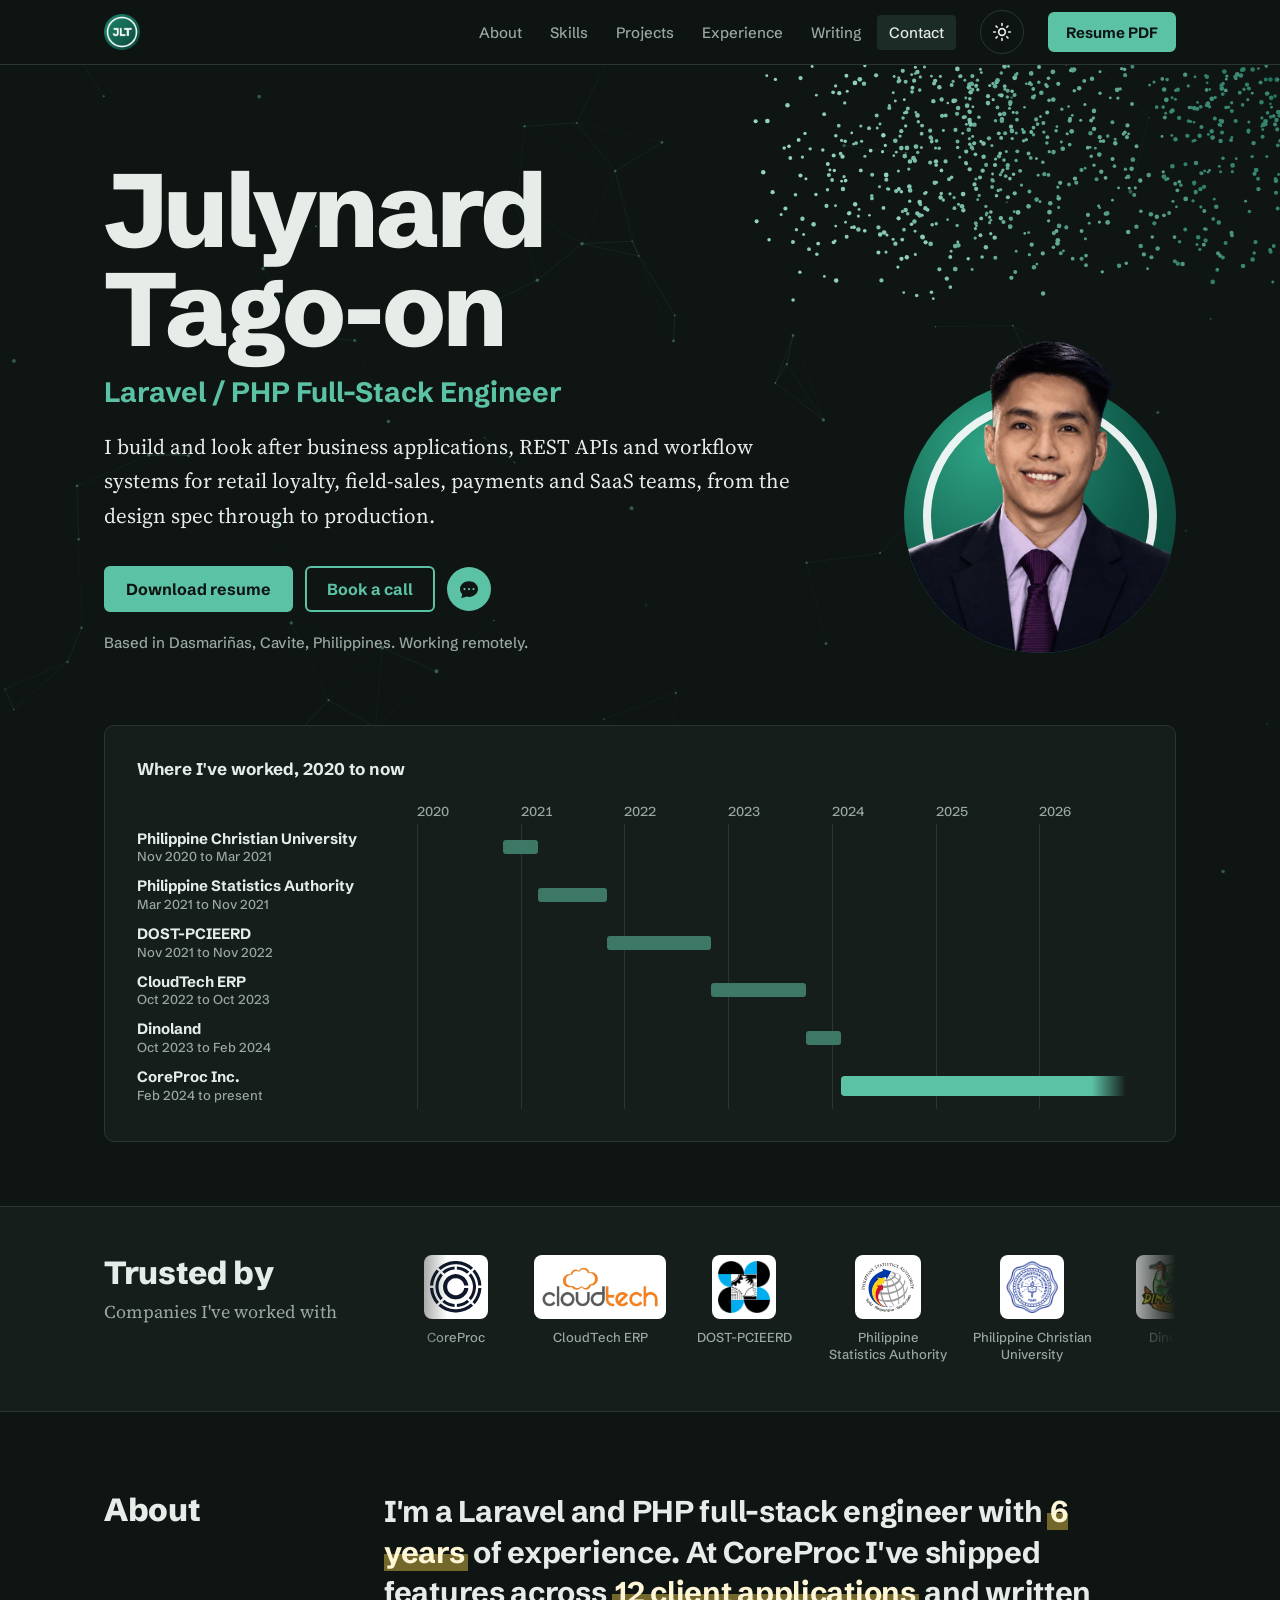
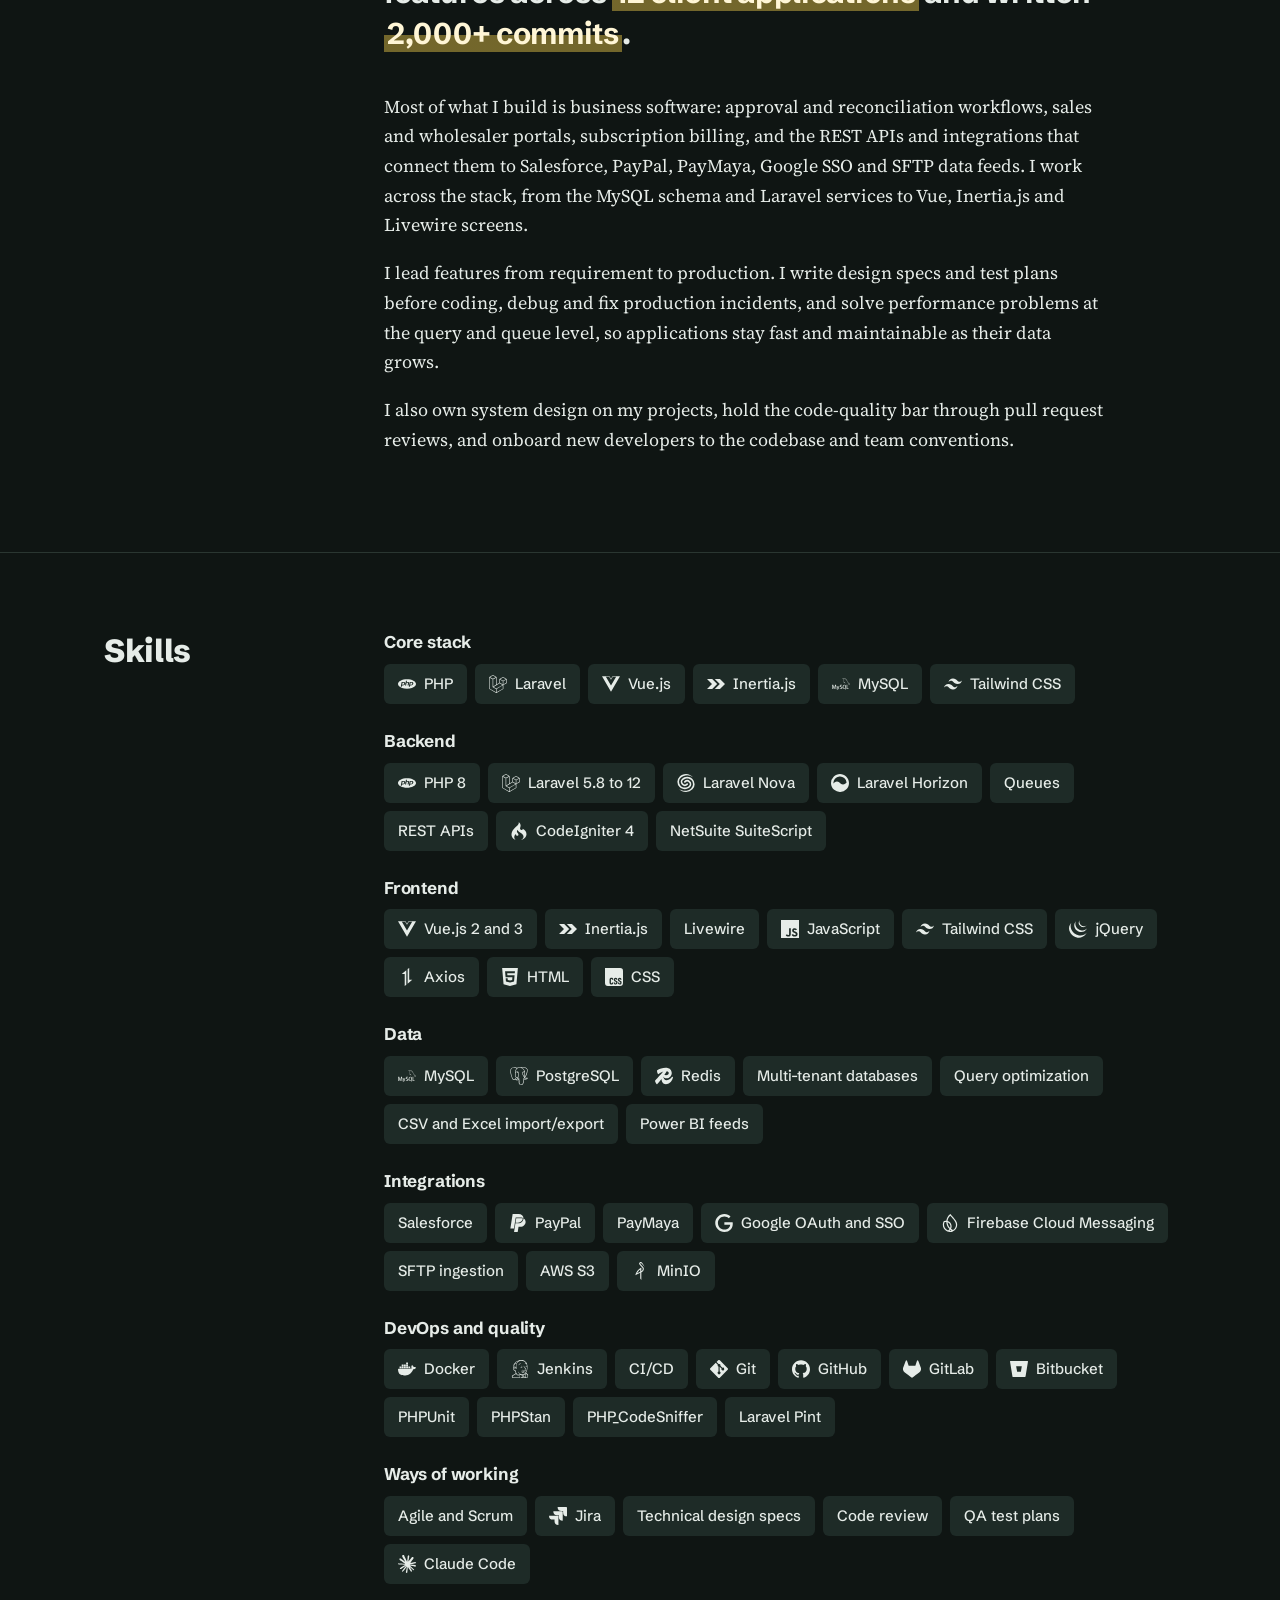
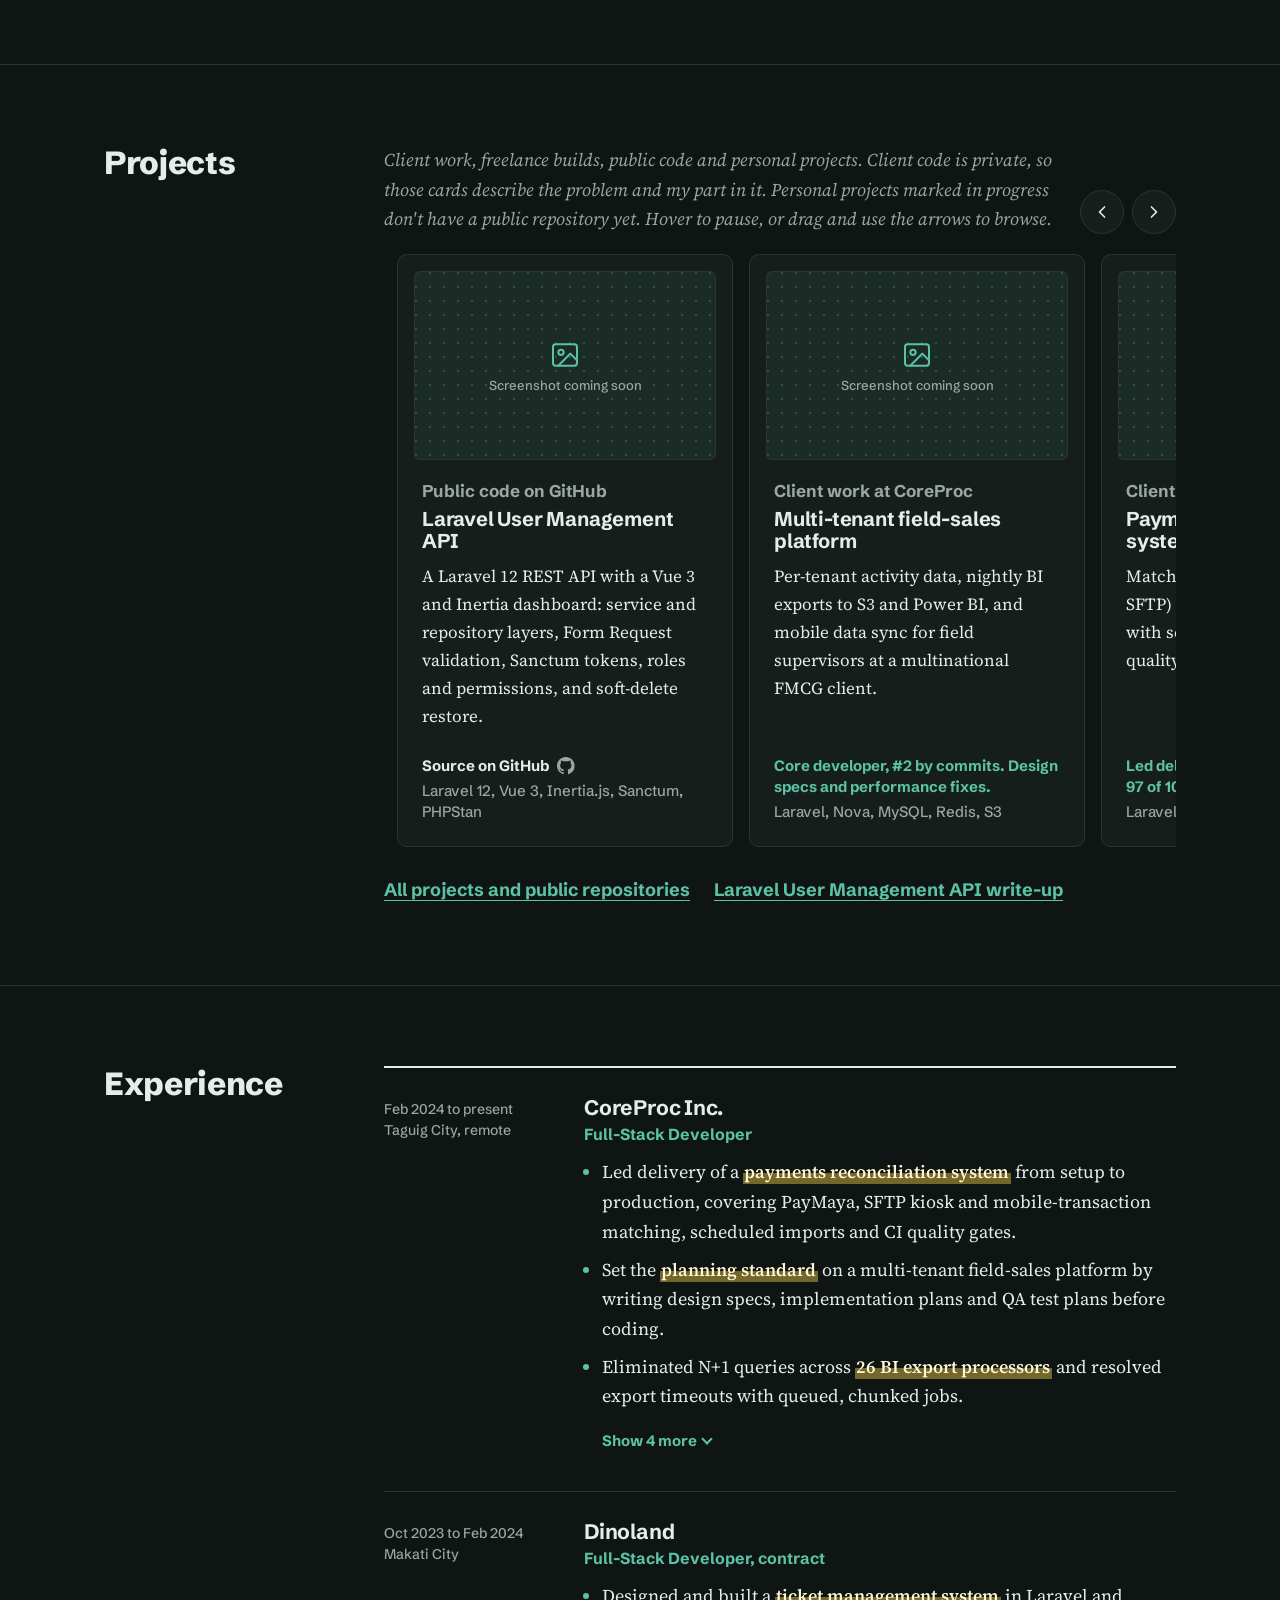
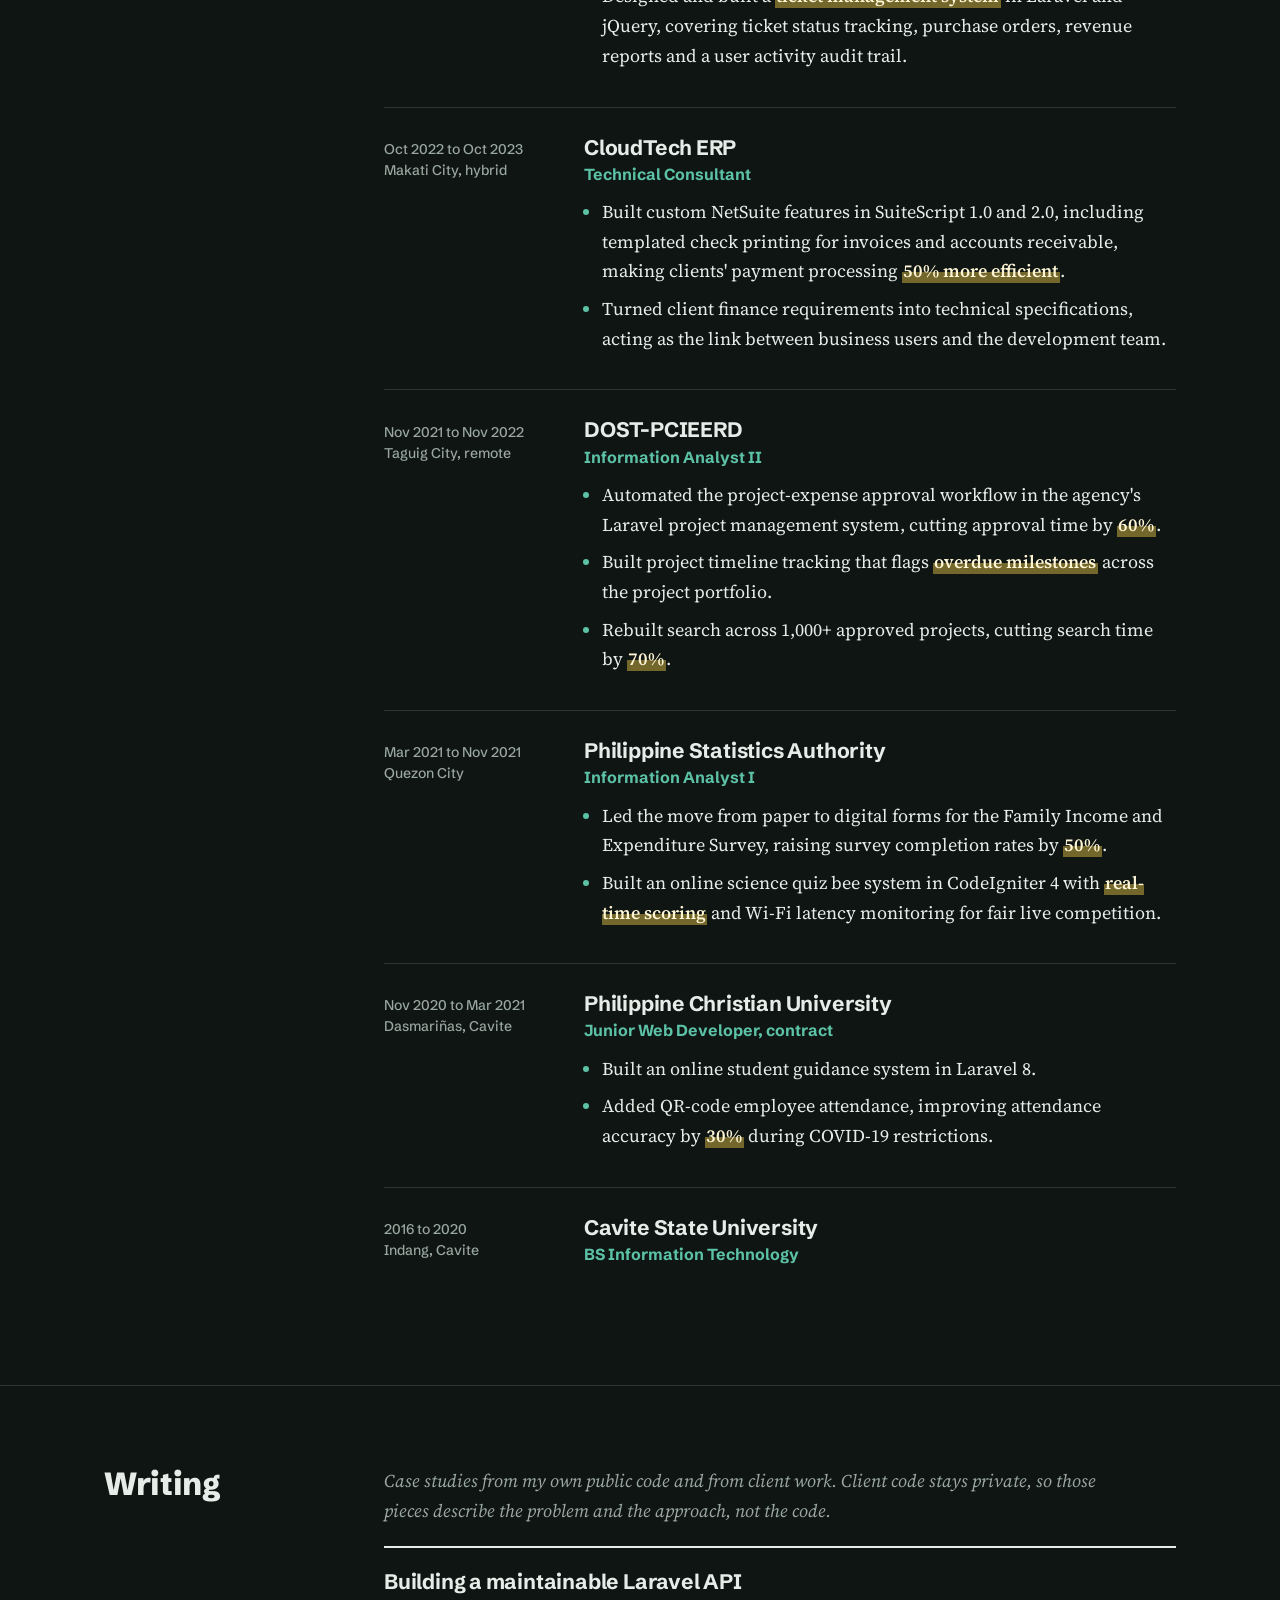
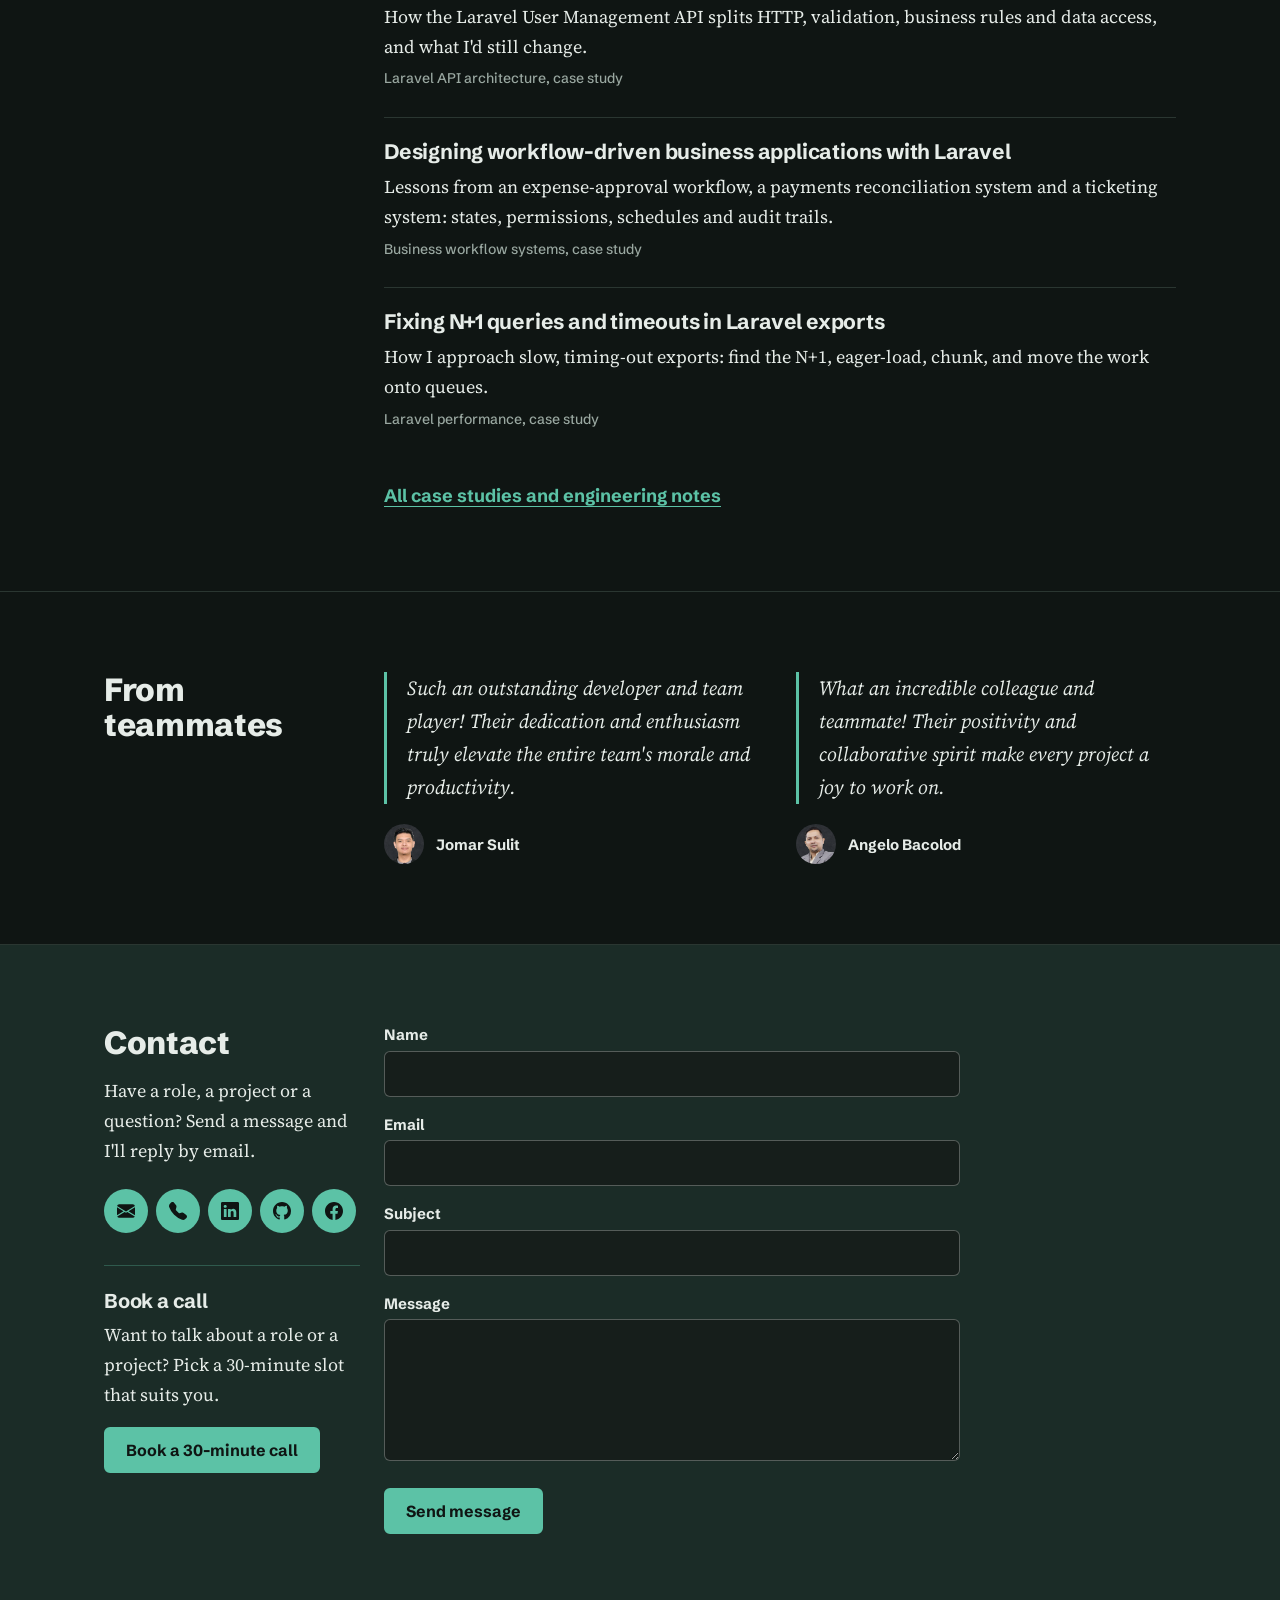
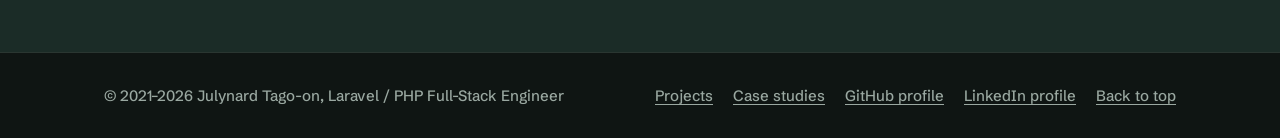
==== commit 00d93a29: "Show PostgreSQL in Data skills and structured data - PostgreSQL chip with the Simple Icons logo, nex" ====
--- a/index.html
+++ b/index.html
@@ -94,6 +94,7 @@
         "Inertia.js",
         "Livewire",
         "MySQL",
+        "PostgreSQL",
         "Redis",
         "Database performance",
         "Authentication and authorization",
@@ -249,6 +250,7 @@
             <h3>Data</h3>
             <ul class="chips">
               <li class="chip"><span class="chip-icon" style="--icon: url('/img/skills/mysql.svg')" aria-hidden="true"></span>MySQL</li>
+              <li class="chip"><span class="chip-icon" style="--icon: url('/img/skills/postgresql.svg')" aria-hidden="true"></span>PostgreSQL</li>
               <li class="chip"><span class="chip-icon" style="--icon: url('/img/skills/redis.svg')" aria-hidden="true"></span>Redis</li>
               <li class="chip">Multi-tenant databases</li>
               <li class="chip">Query optimization</li>
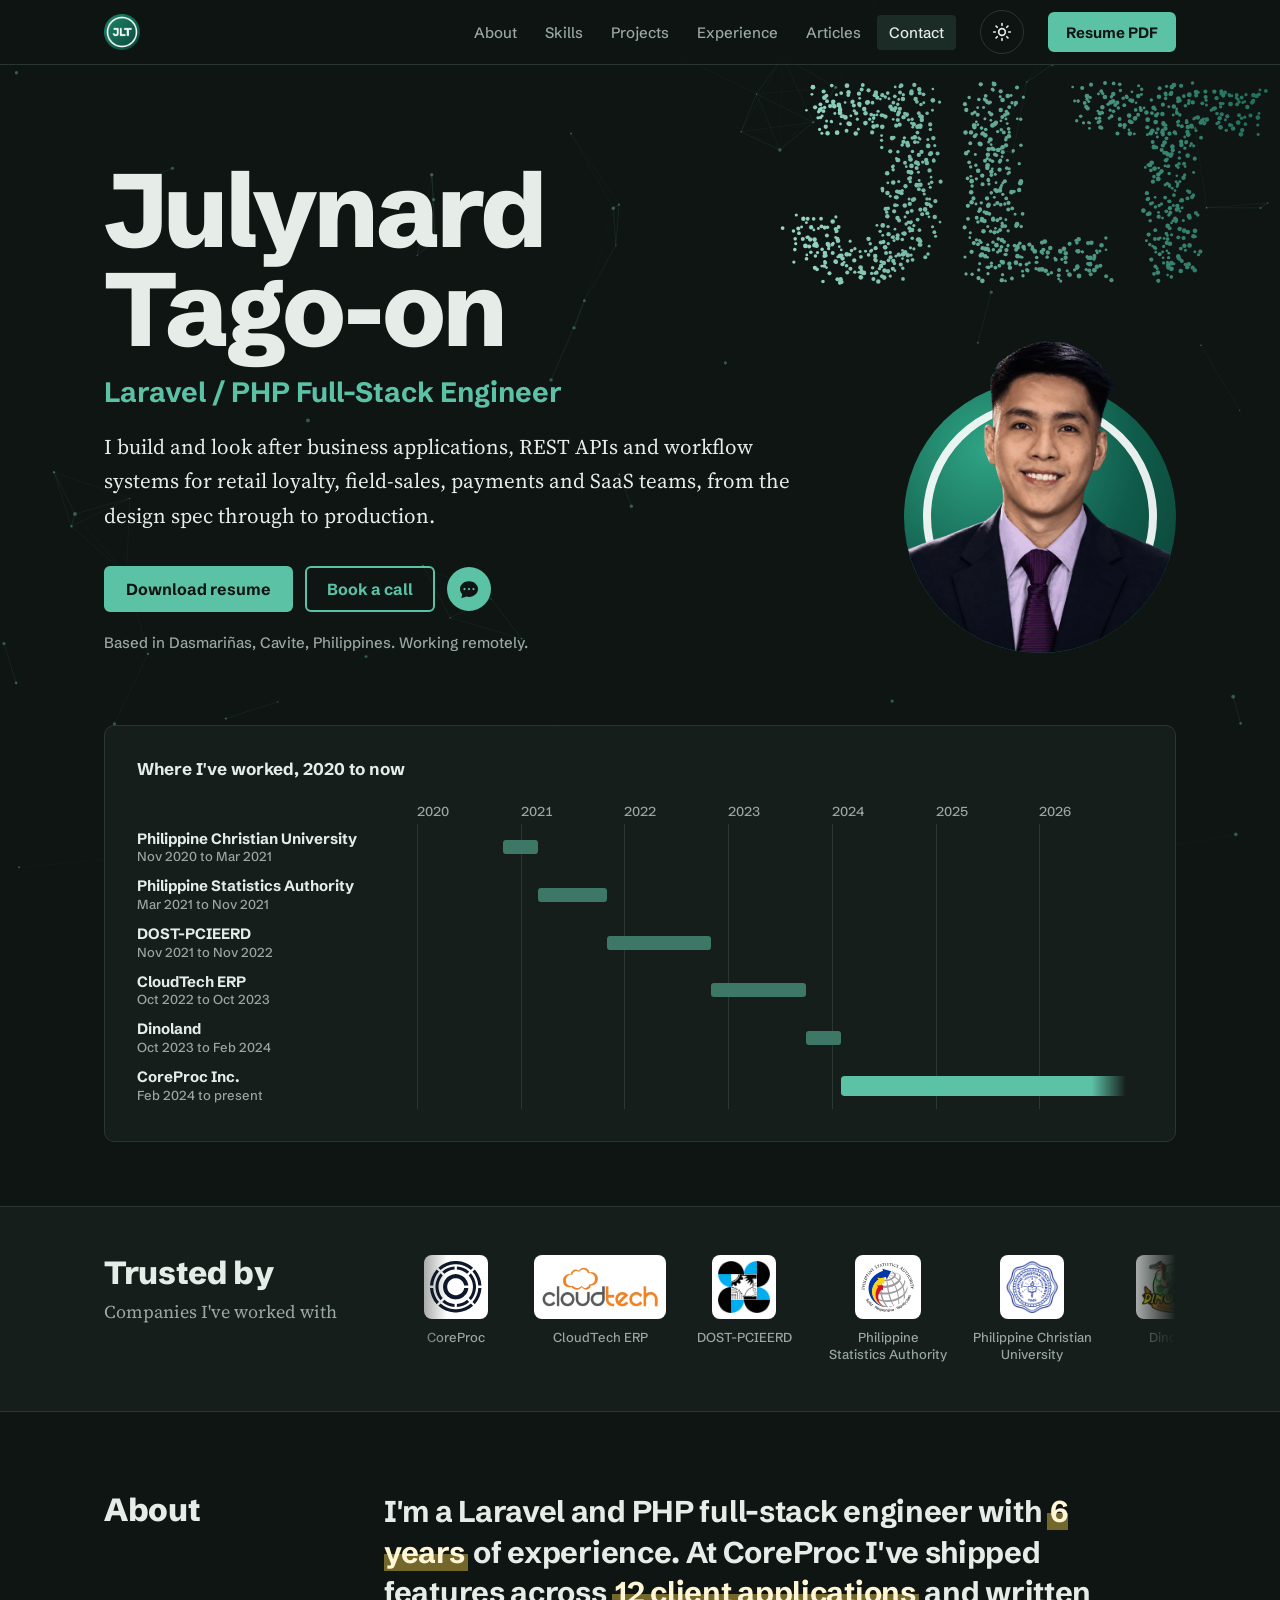
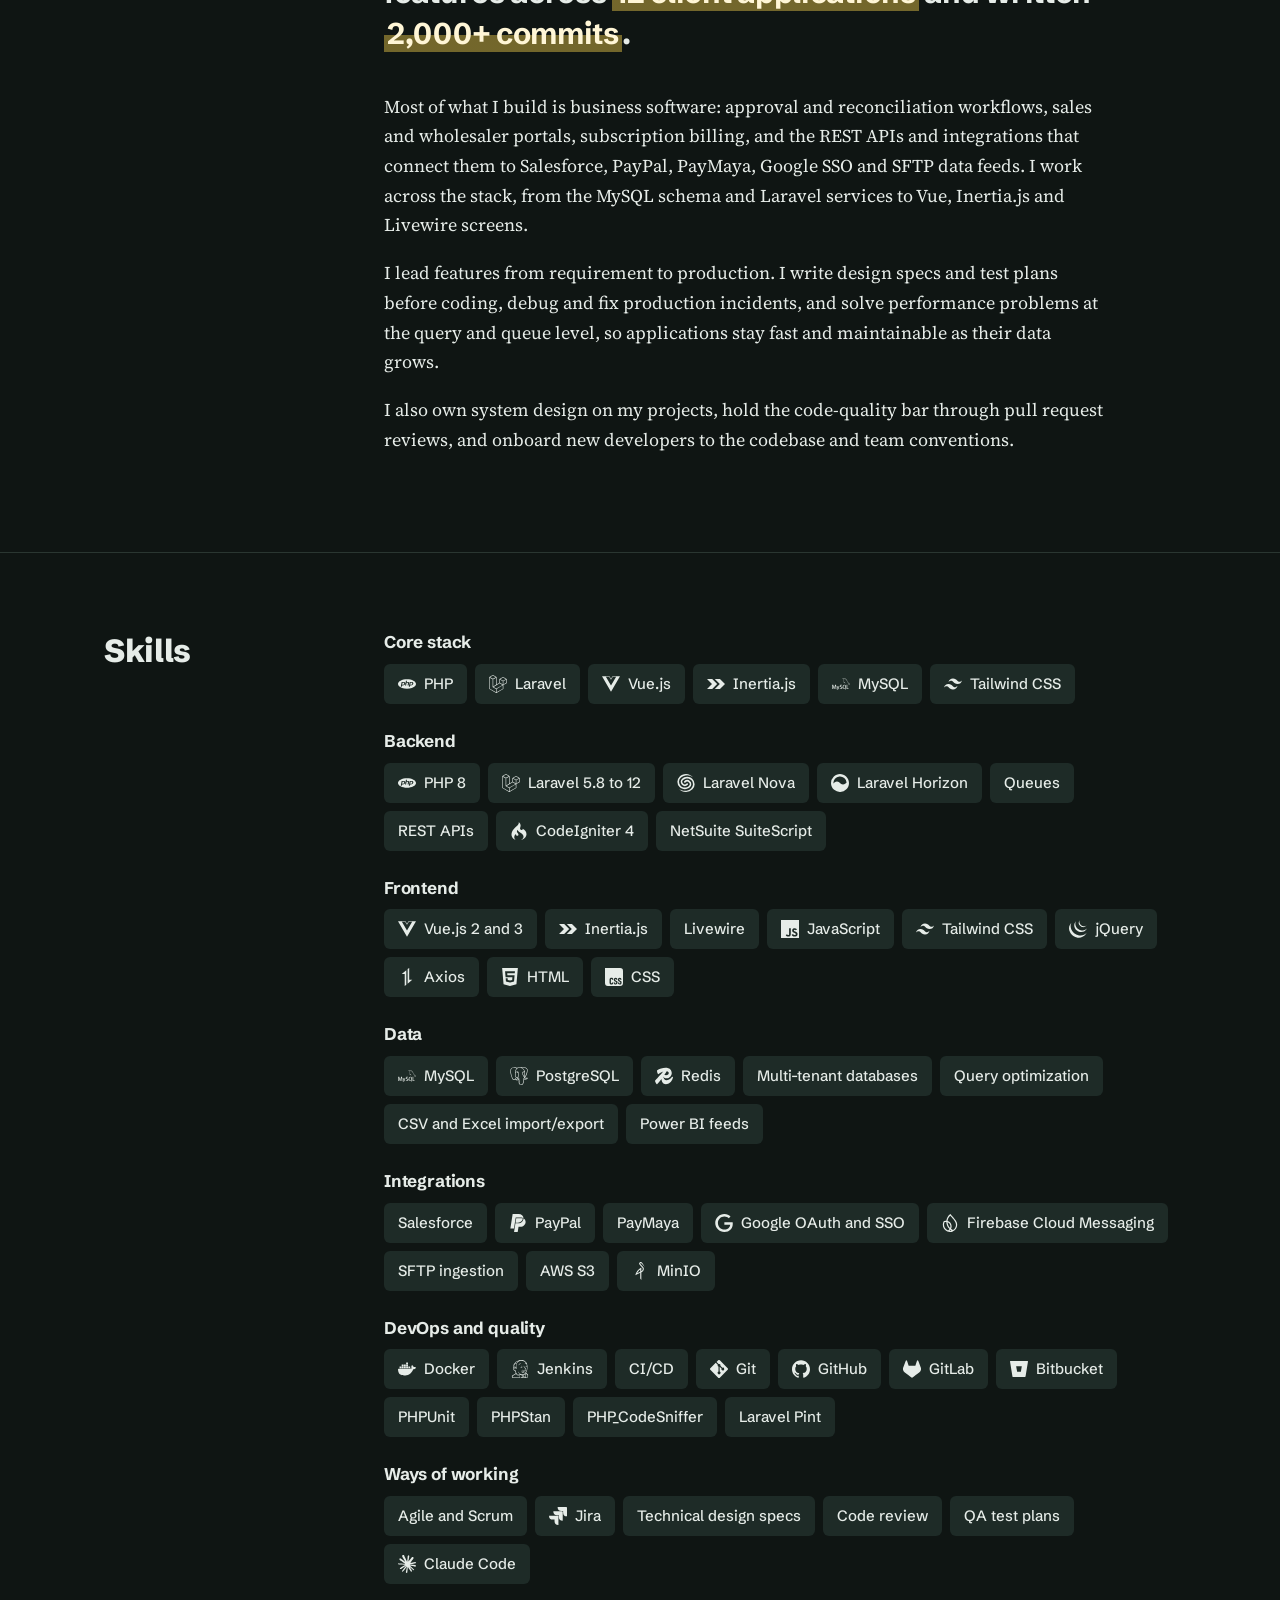
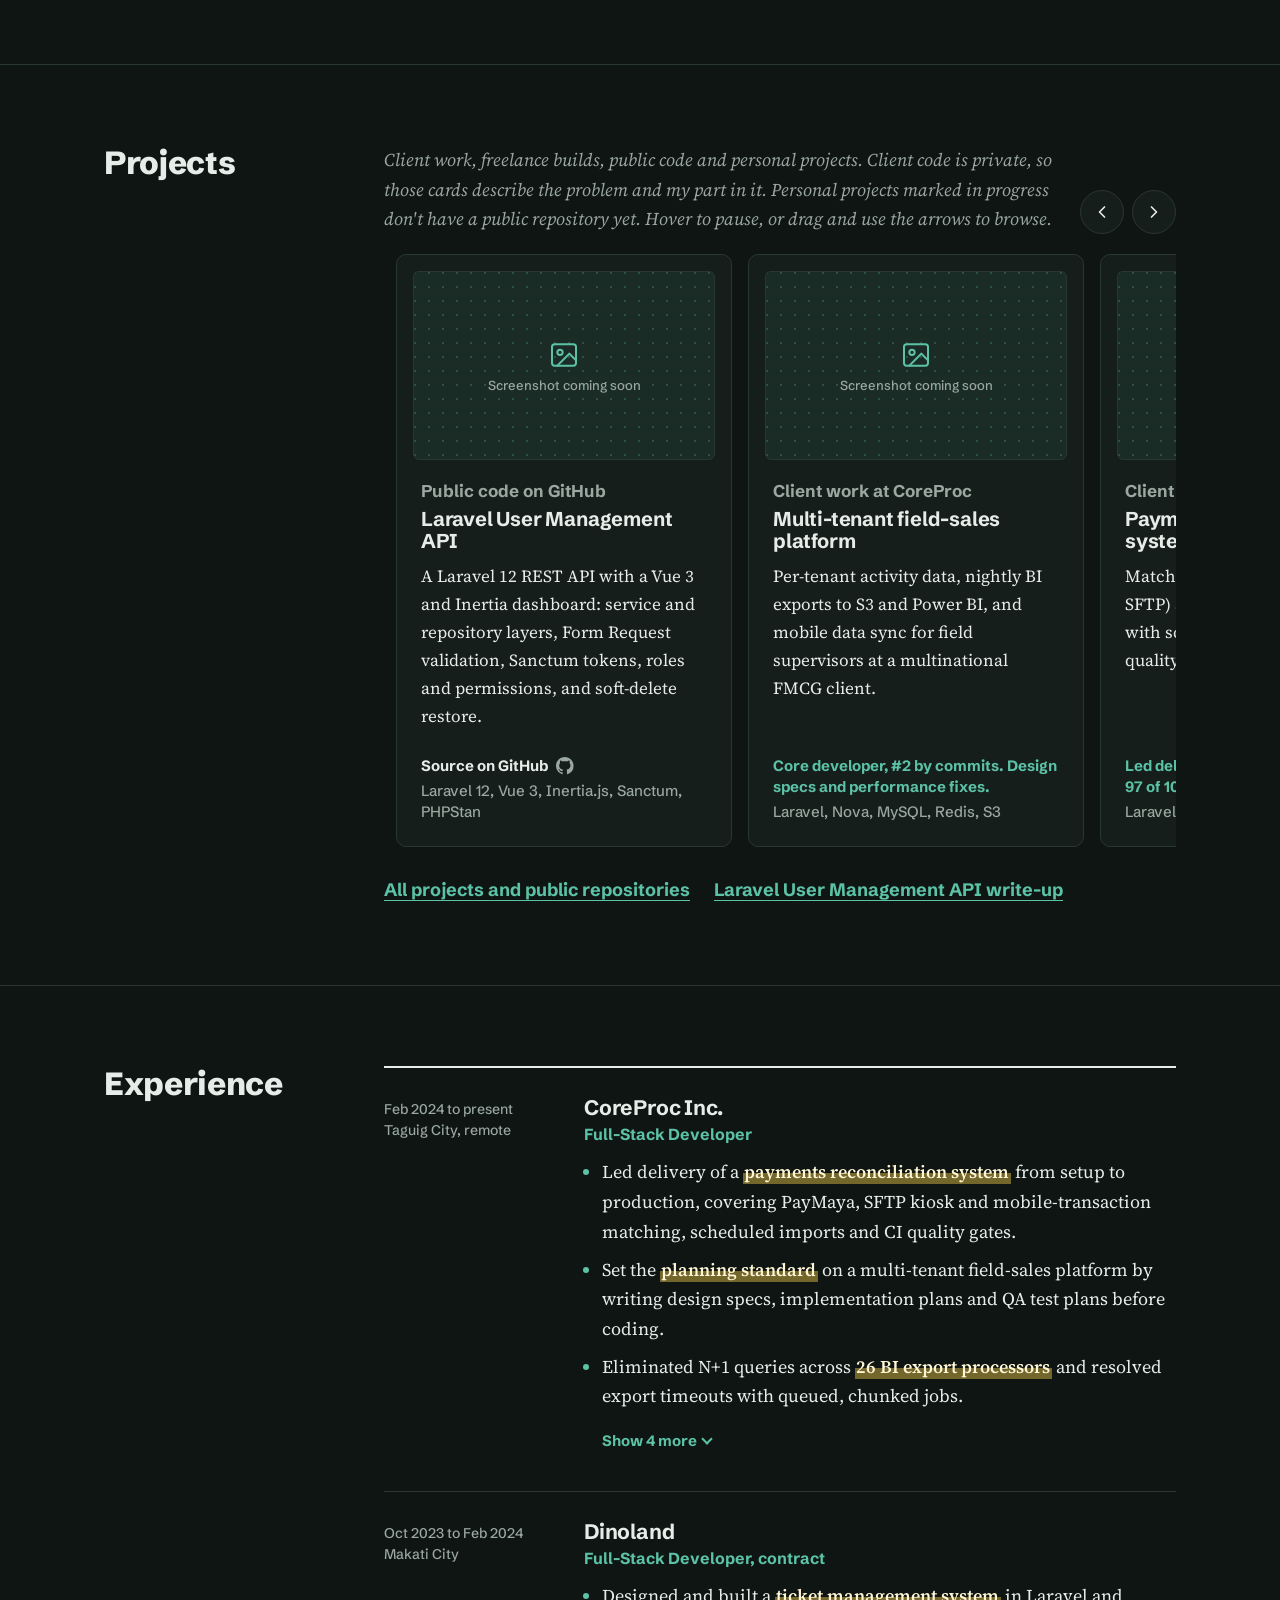
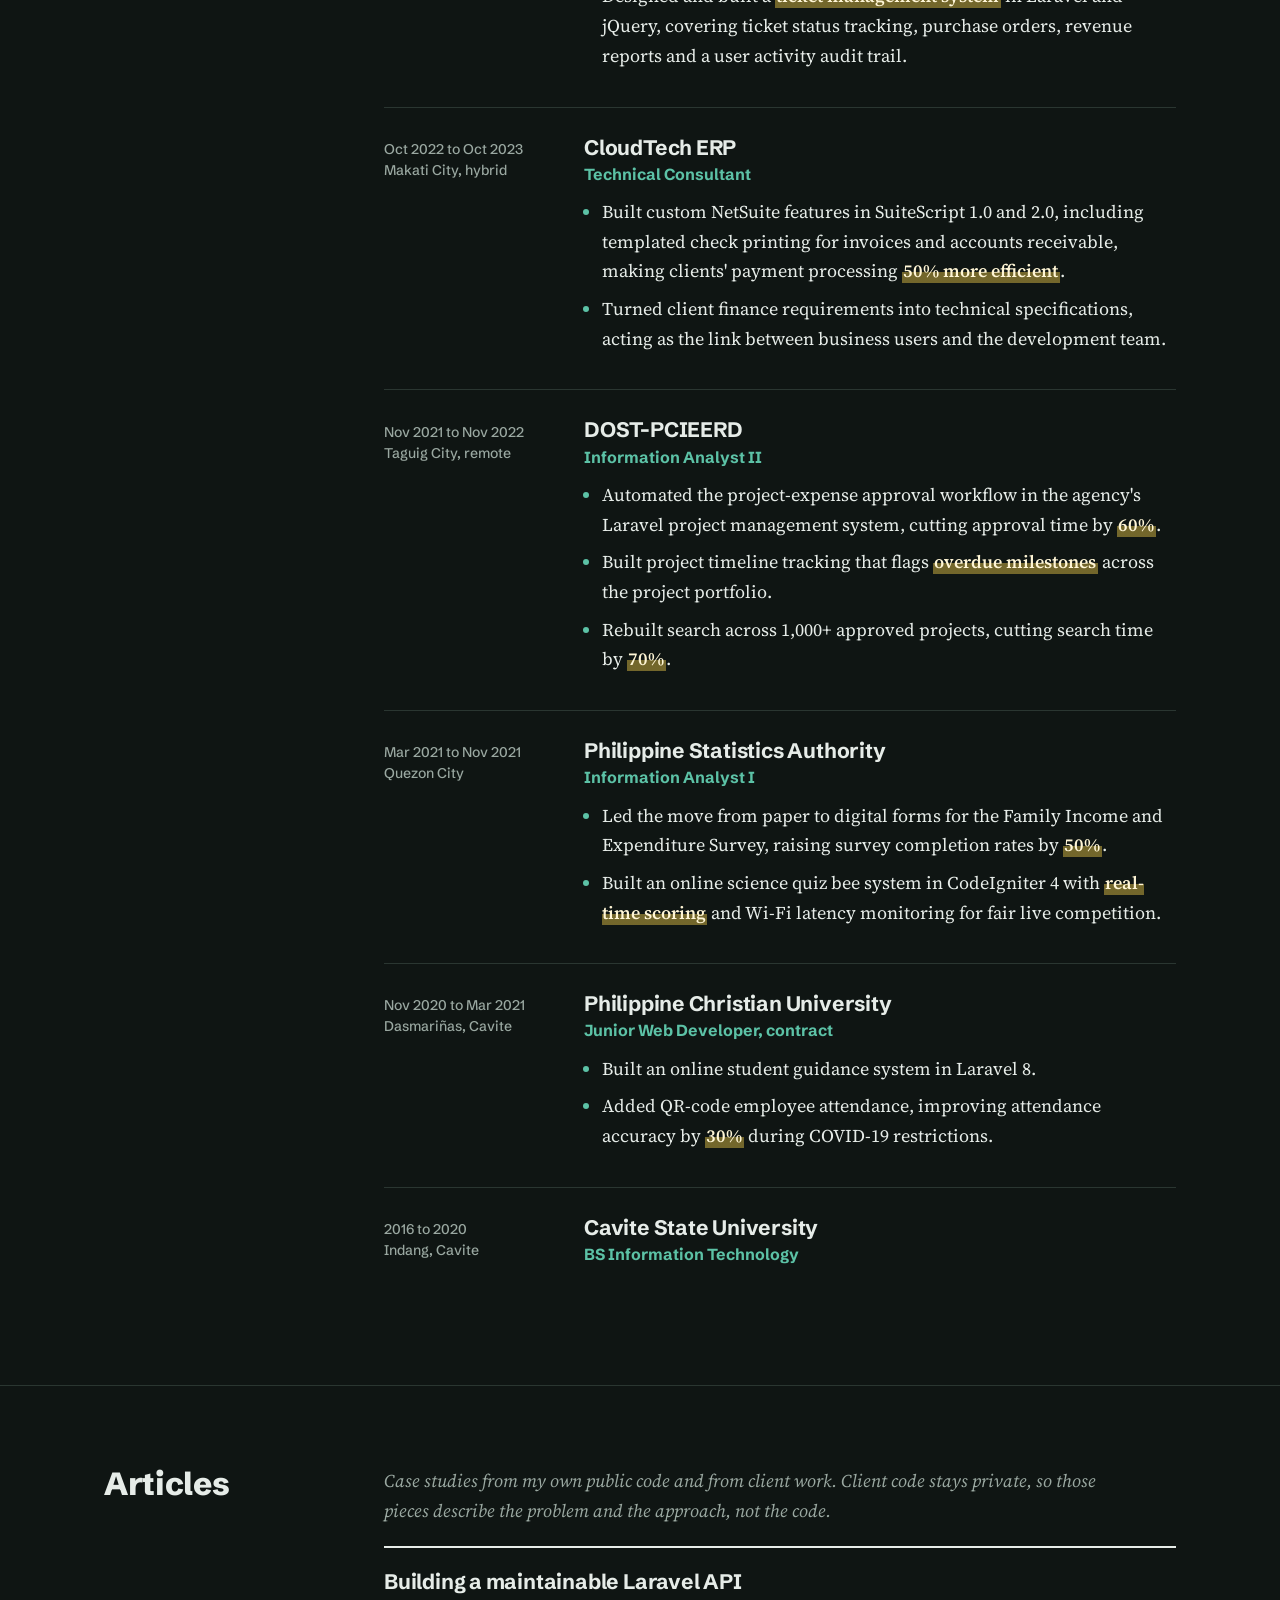
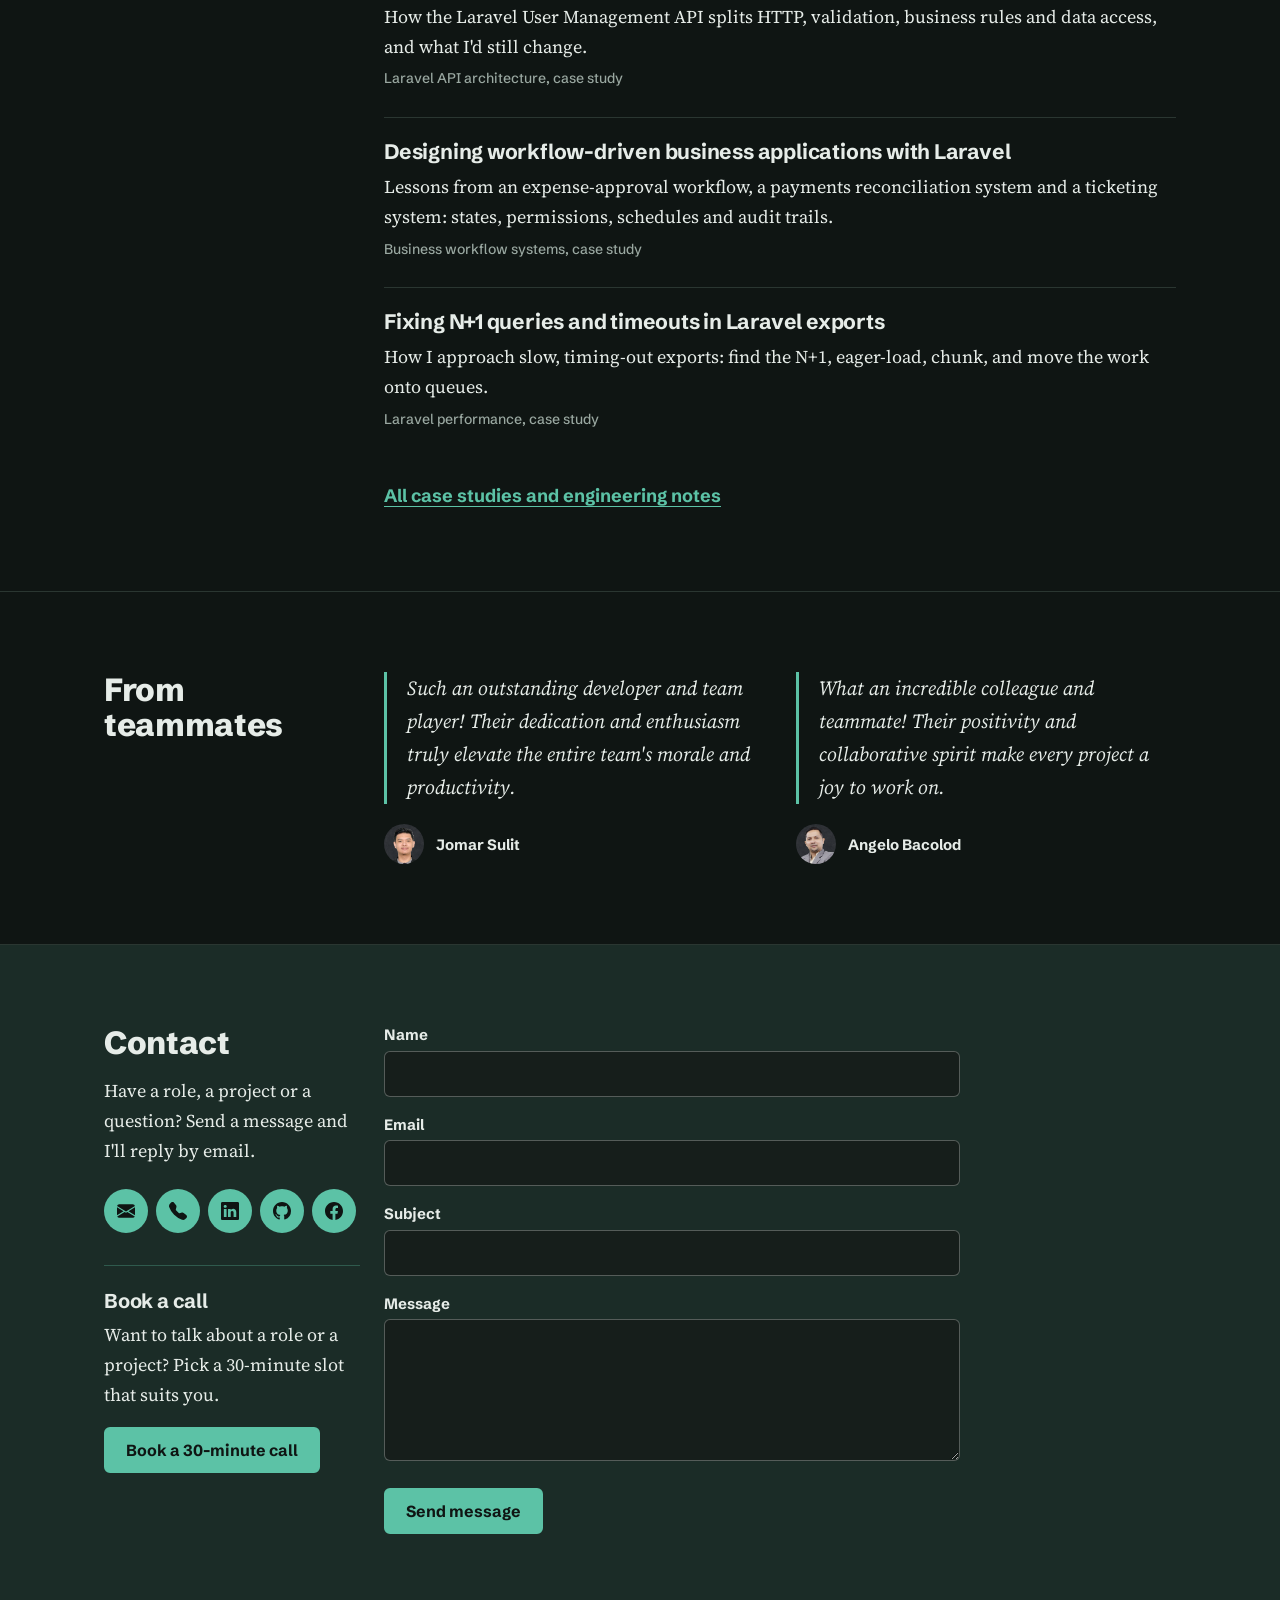
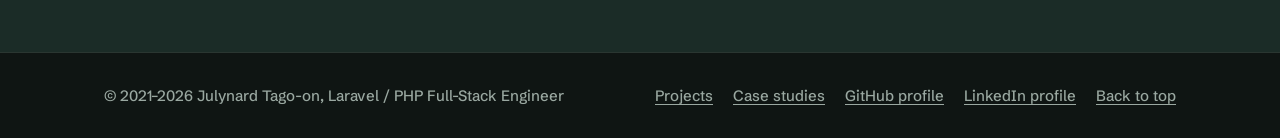
==== commit 79b33294: "Rename the Writing section and nav label to Articles Homepage section (now #articles), nav on every " ====
--- a/index.html
+++ b/index.html
@@ -119,7 +119,7 @@
           <li><a href="#skills">Skills</a></li>
           <li><a href="#projects">Projects</a></li>
           <li><a href="#experience">Experience</a></li>
-          <li><a href="#writing">Writing</a></li>
+          <li><a href="#articles">Articles</a></li>
           <li><a href="#contact">Contact</a></li>
         </ul>
       </nav>
@@ -504,9 +504,9 @@
       </div>
     </section>
 
-    <section class="section" id="writing" aria-labelledby="writing-title">
-      <div class="wrap split">
-        <h2 id="writing-title">Writing</h2>
+    <section class="section" id="articles" aria-labelledby="articles-title">
+      <div class="wrap split">
+        <h2 id="articles-title">Articles</h2>
         <div>
           <p class="note">Case studies from my own public code and from client work. Client code stays private, so those pieces describe the problem and the approach, not the code.</p>
           <ul class="posts">
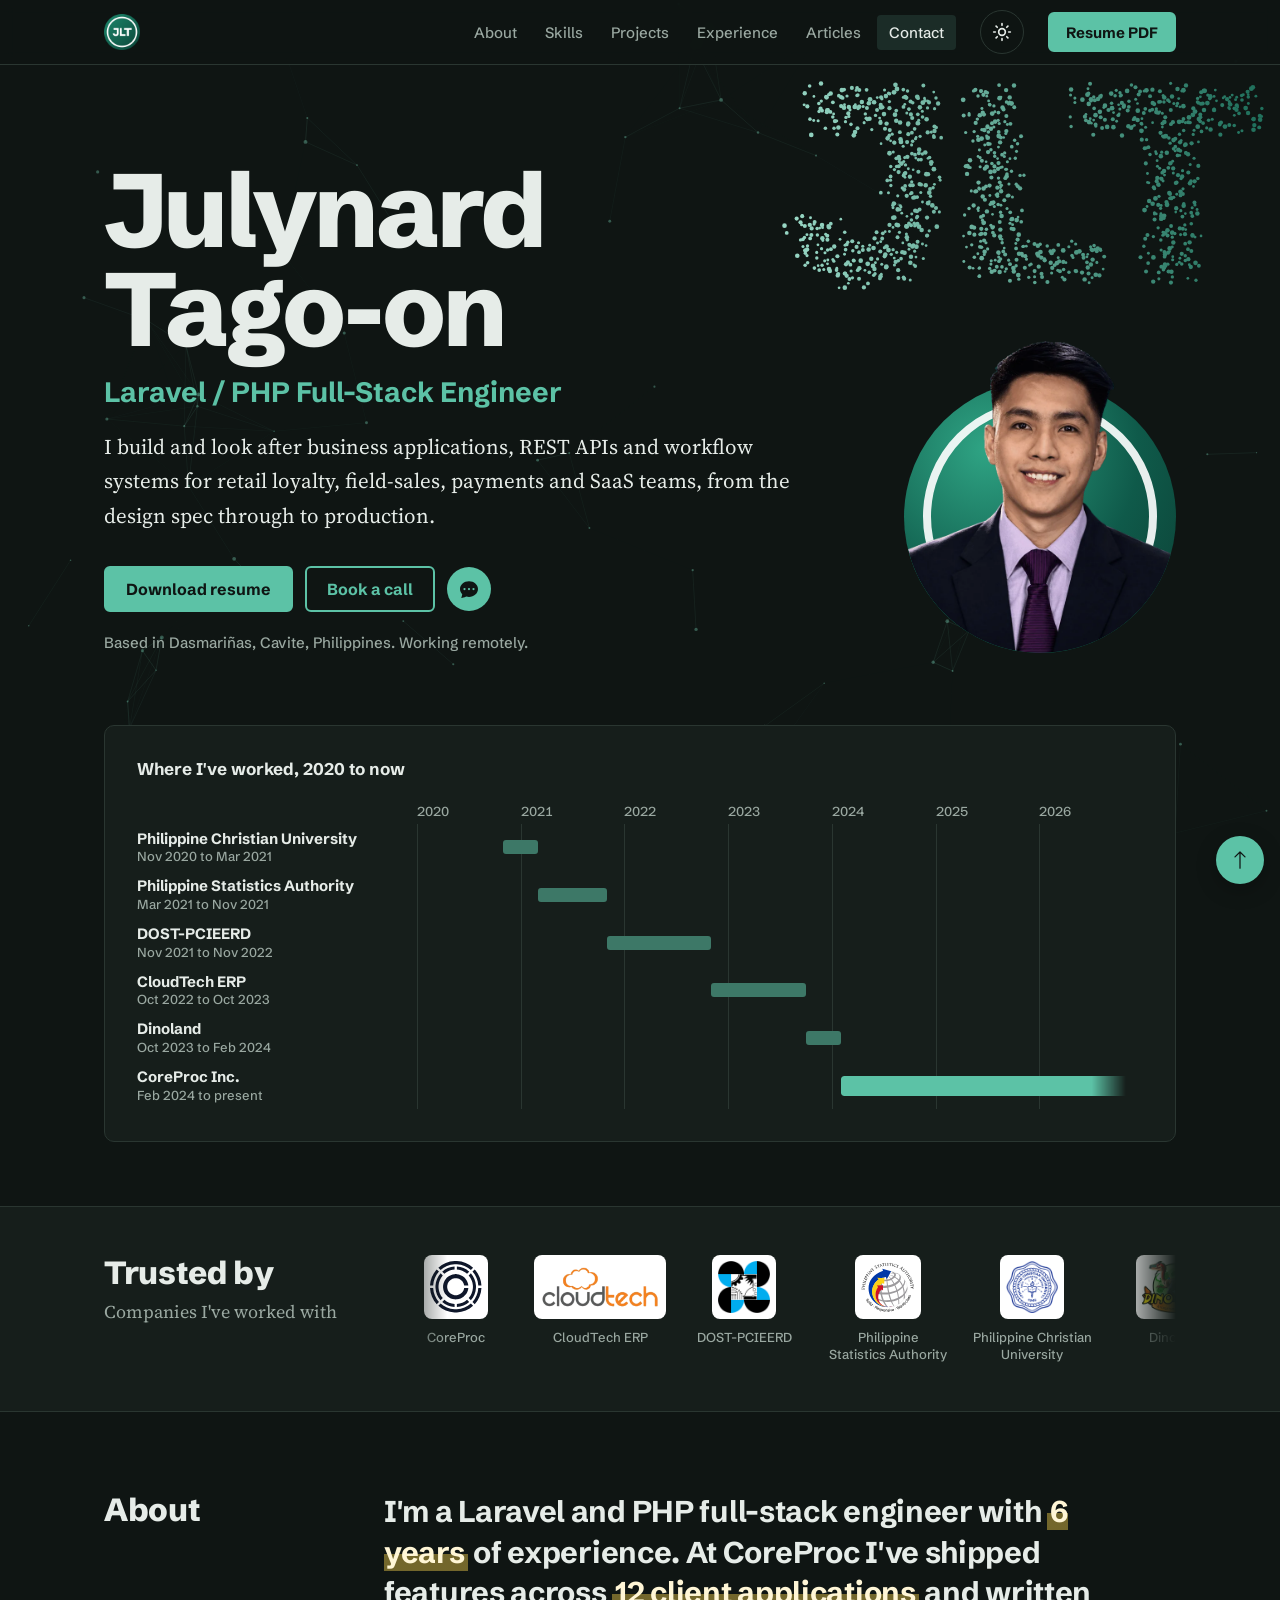
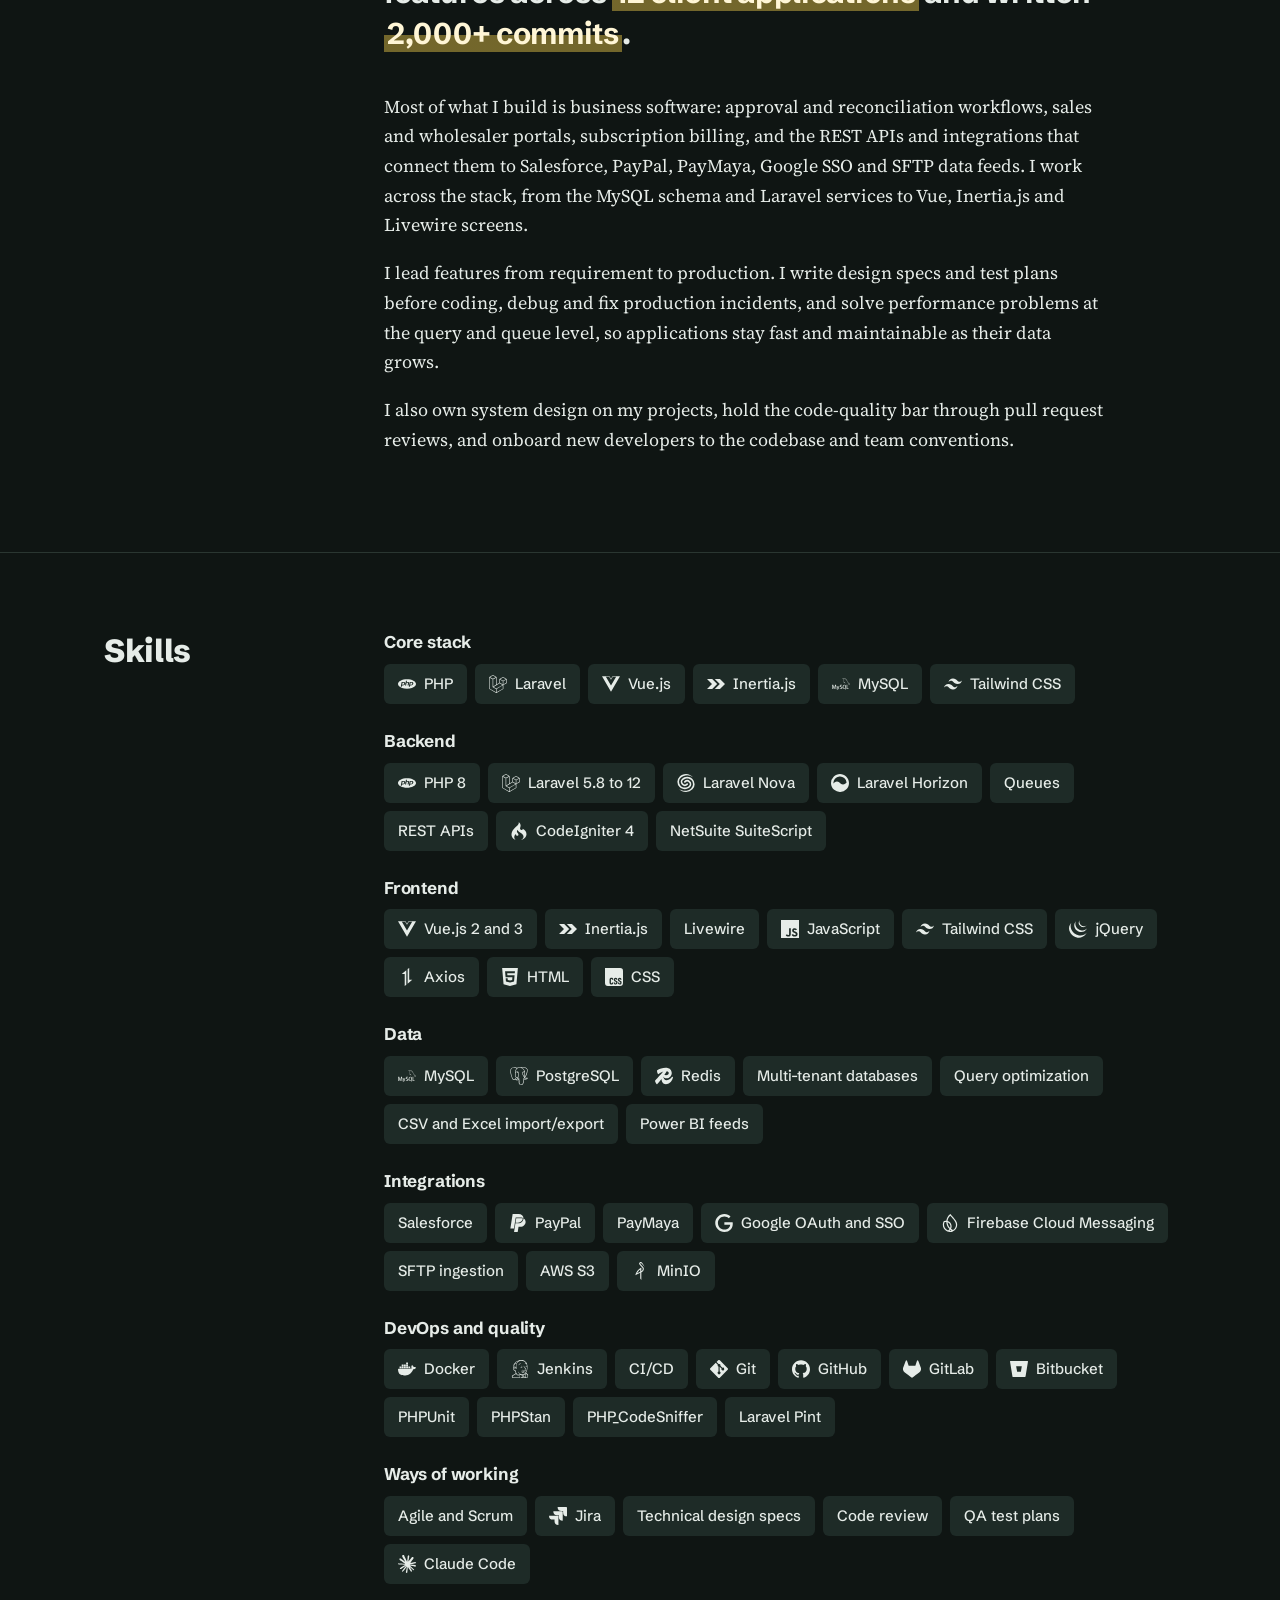
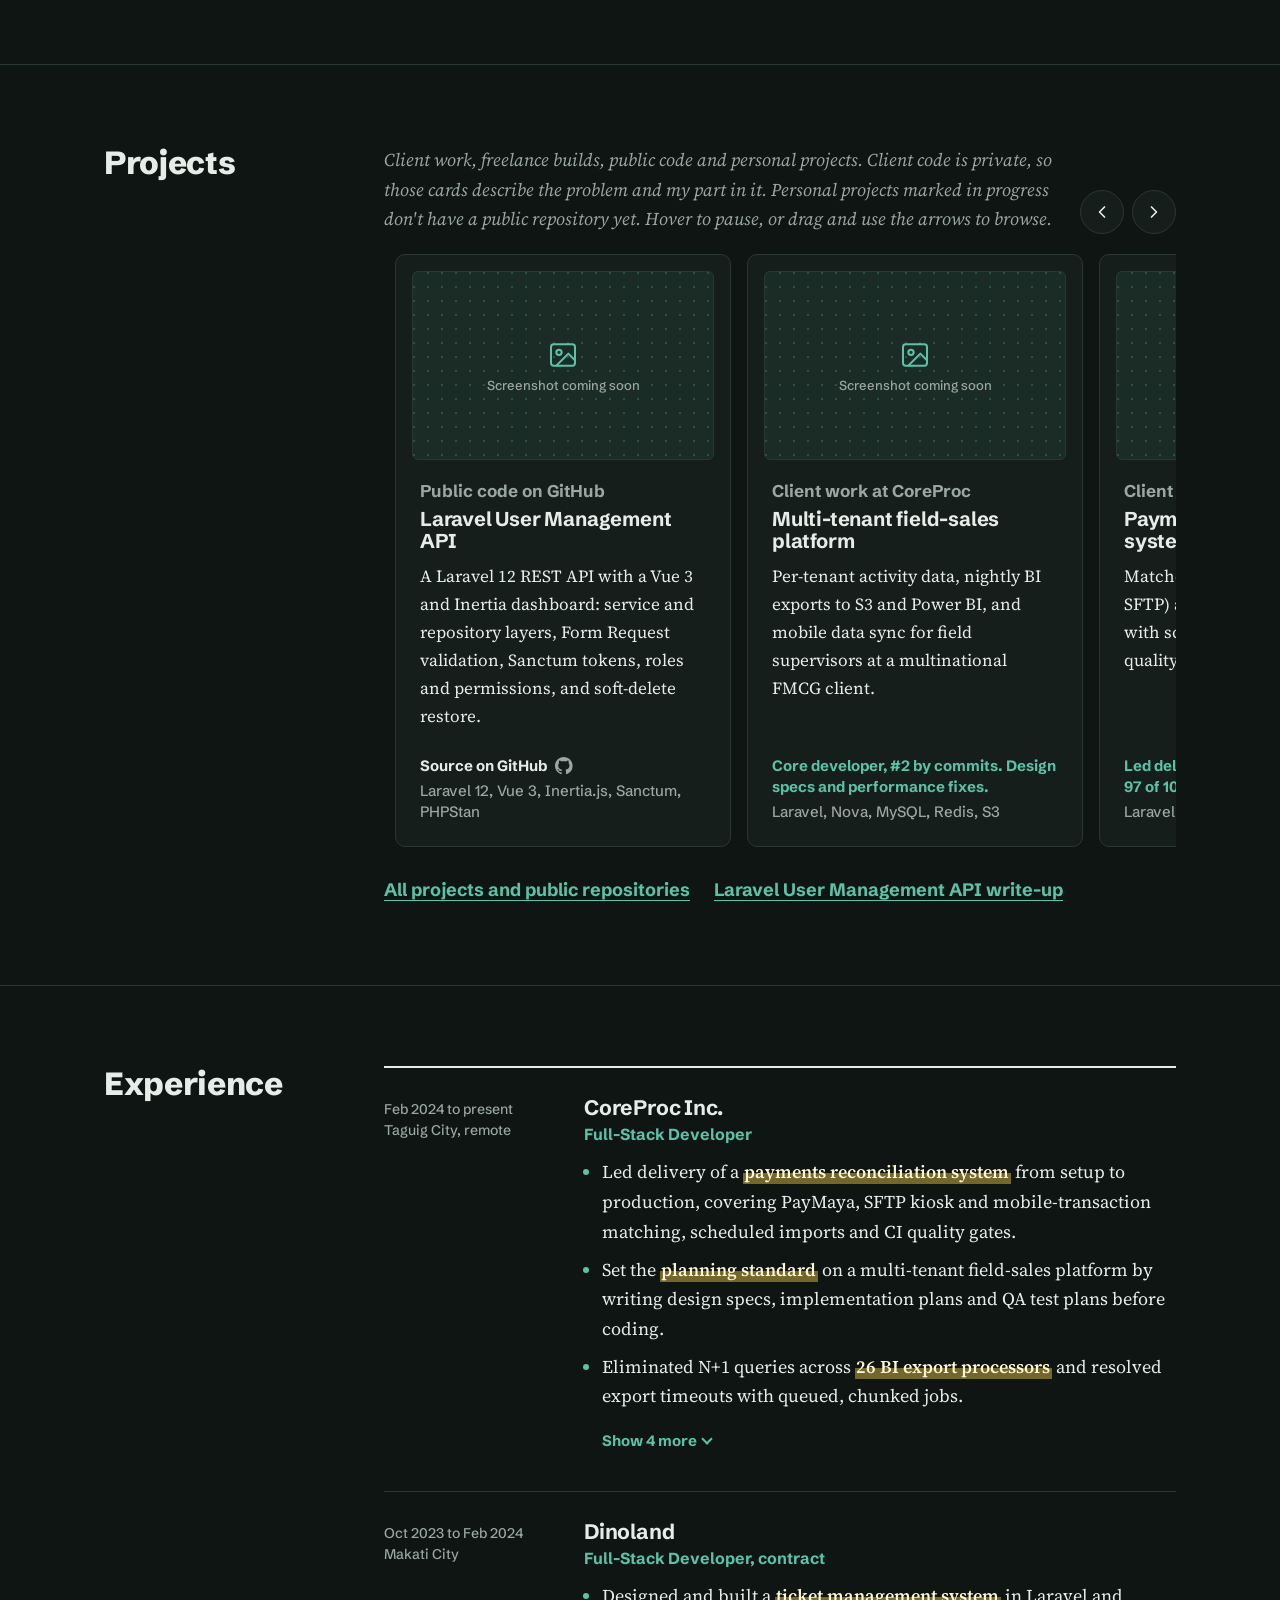
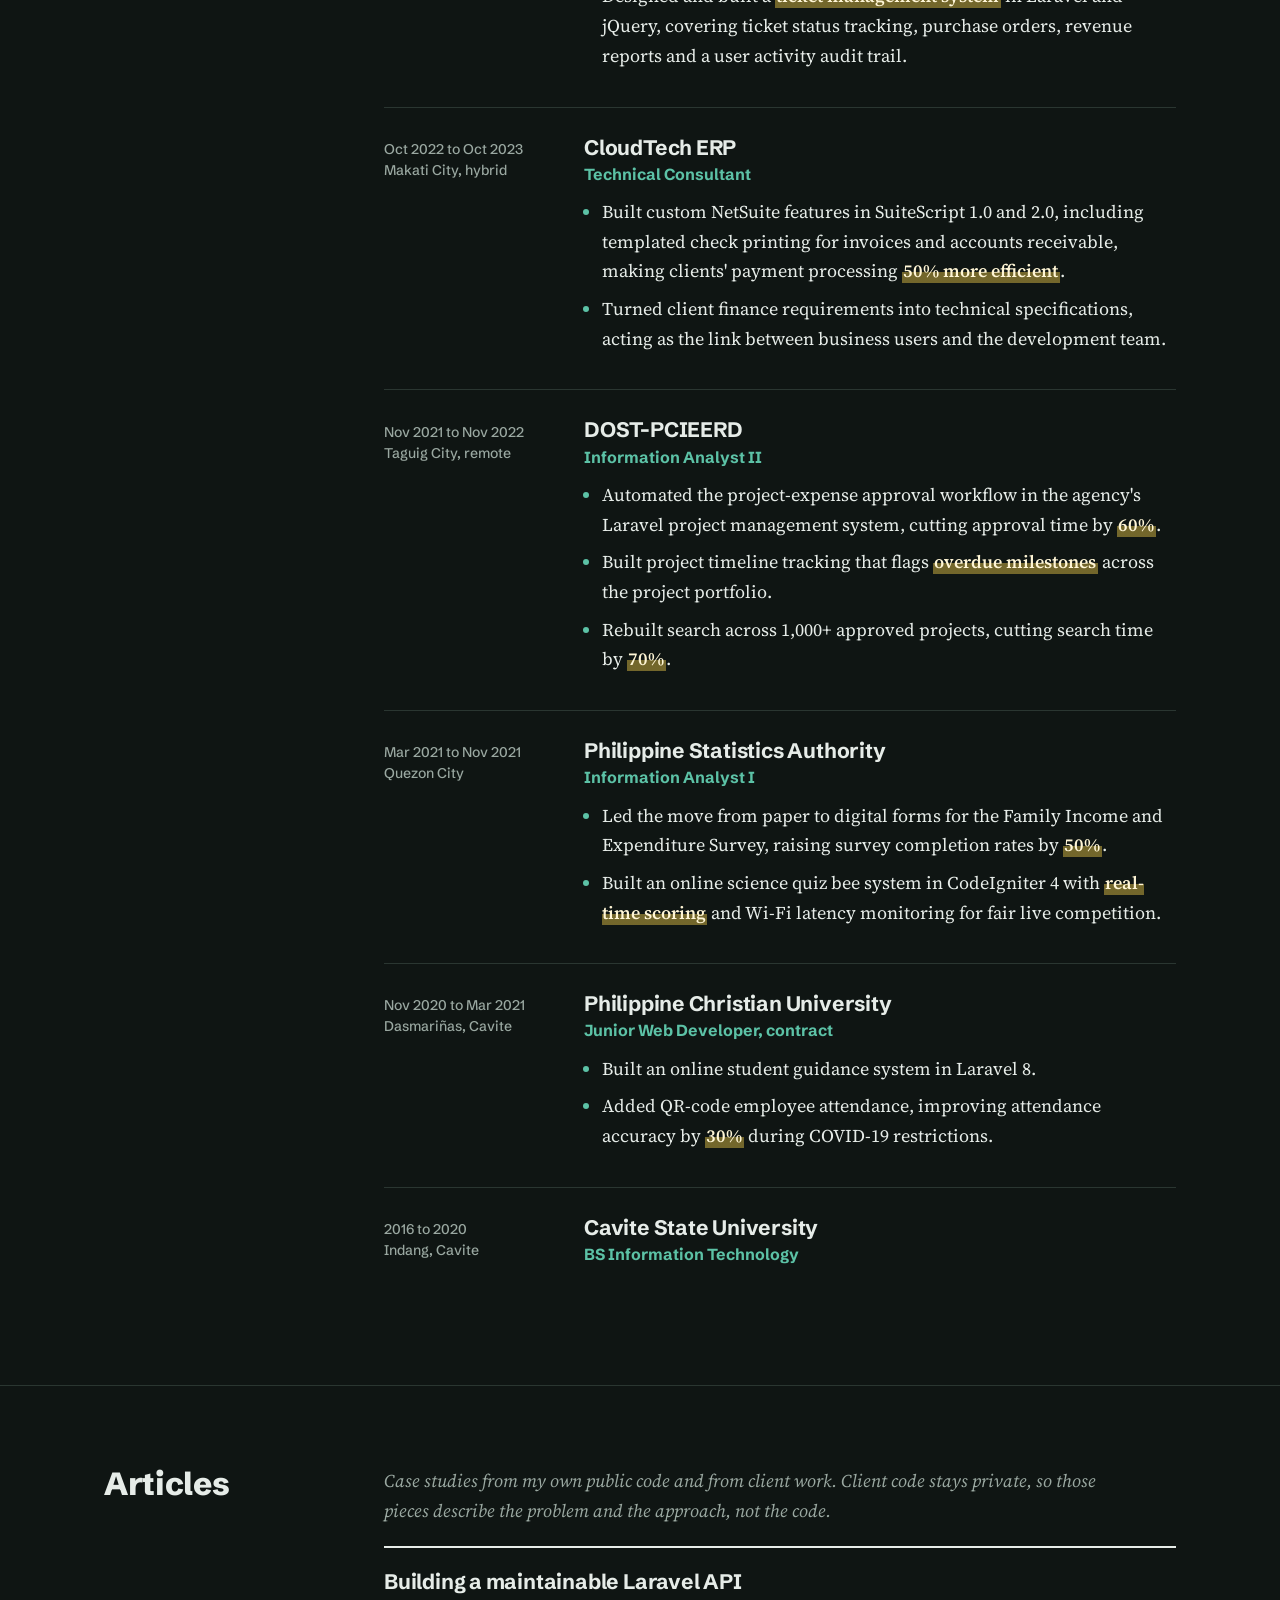
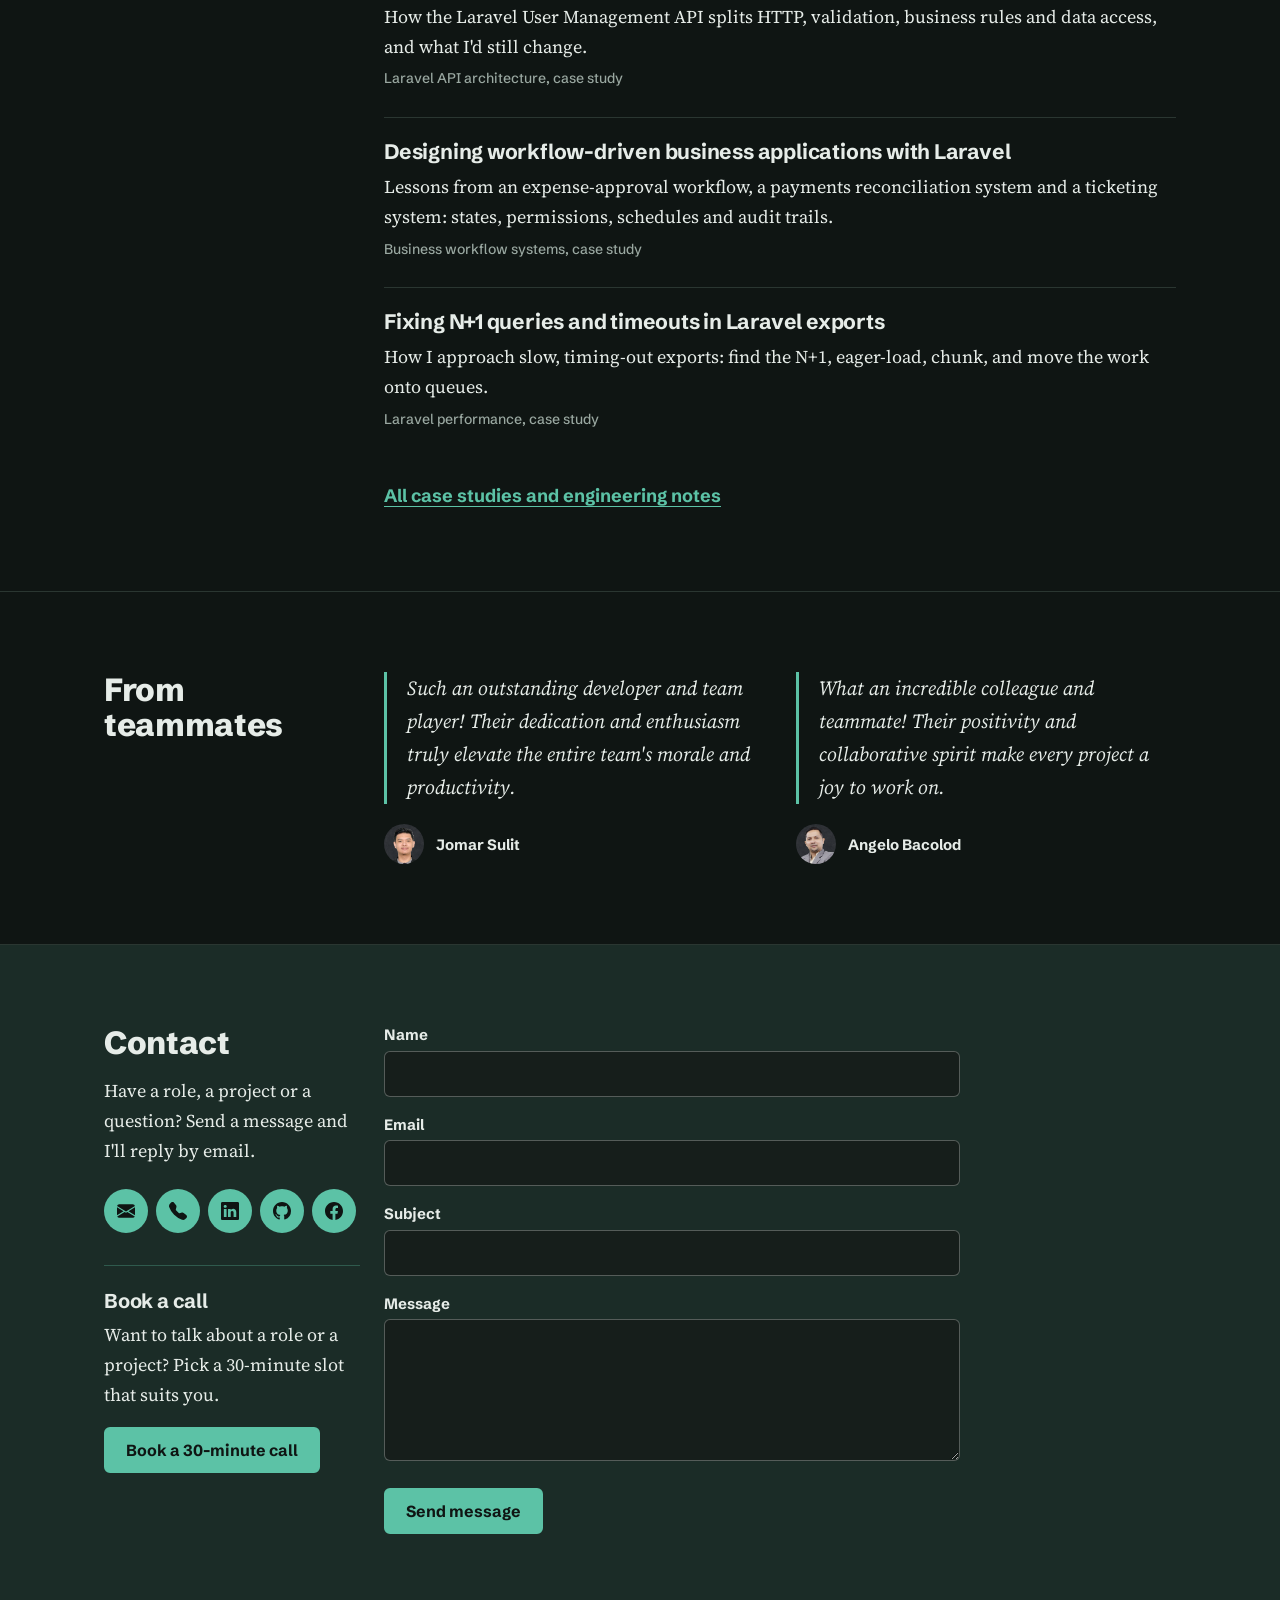
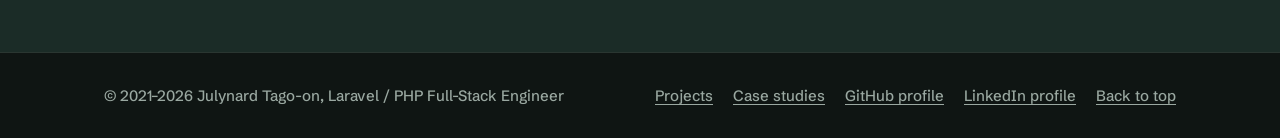
==== commit 84ad33ff: "Crossfade the hero portrait when switching theme The light portrait was display:none and lazy-loaded" ====
--- a/index.html
+++ b/index.html
@@ -150,7 +150,7 @@
         <div class="hero-photo">
           <div class="portrait-clip">
             <img class="portrait-dark" src="img/portrait-dark.webp" width="800" height="800" alt="Portrait of Julynard Tago-on">
-            <img class="portrait-light" src="img/portrait-light.webp" width="800" height="800" loading="lazy" alt="Portrait of Julynard Tago-on wearing pixel sunglasses">
+            <img class="portrait-light" src="img/portrait-light.webp" width="800" height="800" alt="Portrait of Julynard Tago-on wearing pixel sunglasses">
           </div>
         </div>
       </div>
--- a/css/site.css
+++ b/css/site.css
@@ -344,10 +344,12 @@
   transform: translateX(-50%);
 }
 
-/* Default photo in dark mode, the sunglasses one in light mode */
-.portrait-light { display: none; }
-:root:not([data-theme="dark"]) .portrait-light { display: block; }
-:root:not([data-theme="dark"]) .portrait-dark { display: none; }
+/* Default photo in dark mode, the sunglasses one in light mode. Both stay
+   rendered and crossfade, so the switch never shows an empty frame. */
+.portrait-clip img { transition: opacity .4s ease, visibility .4s; }
+.portrait-light { opacity: 0; visibility: hidden; }
+:root:not([data-theme="dark"]) .portrait-light { opacity: 1; visibility: visible; }
+:root:not([data-theme="dark"]) .portrait-dark { opacity: 0; visibility: hidden; }
 
 @media (max-width: 640px) {
   .hero-grid { grid-template-columns: 1fr; }
@@ -460,7 +462,7 @@
 @media (prefers-reduced-motion: reduce) {
   html { scroll-behavior: auto; }
   .career-bar { animation: none; }
-  .btn { transition: none; }
+  .btn, .portrait-clip img { transition: none; }
 }
 
 /* Trusted by */
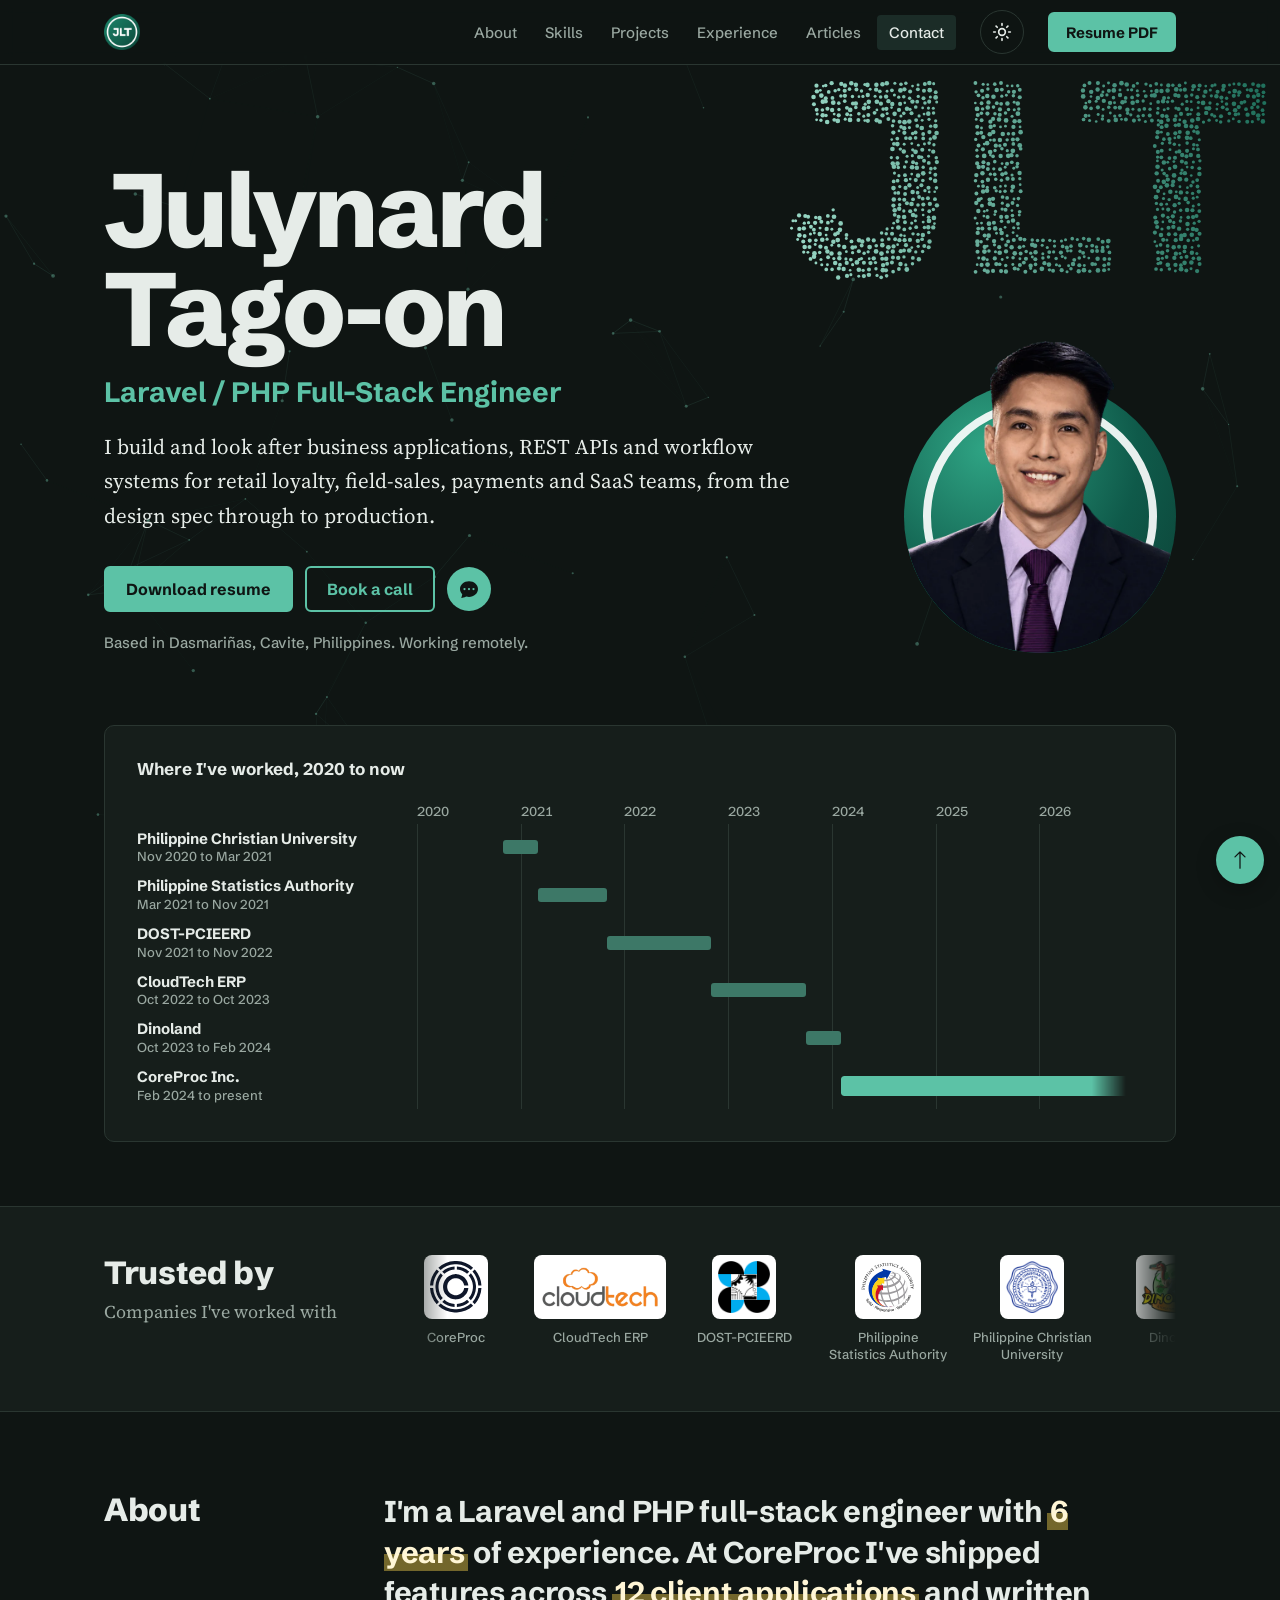
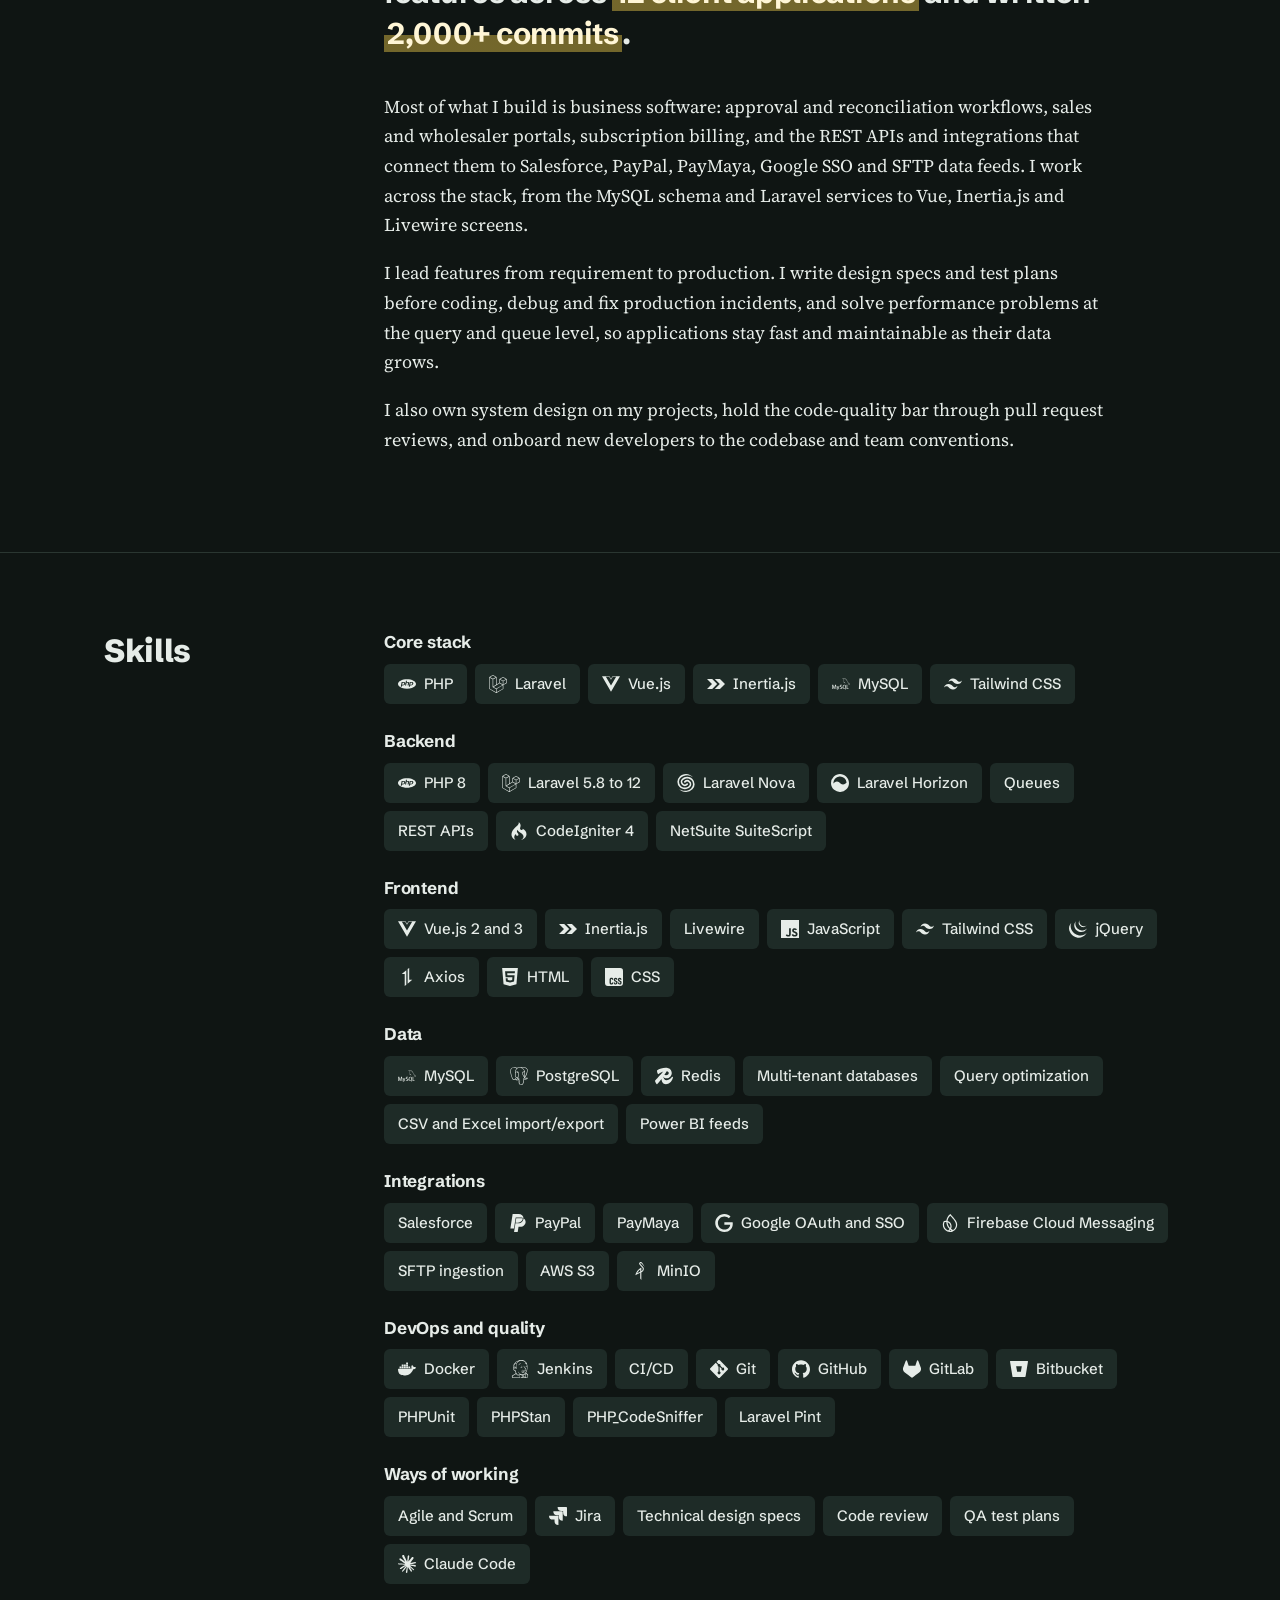
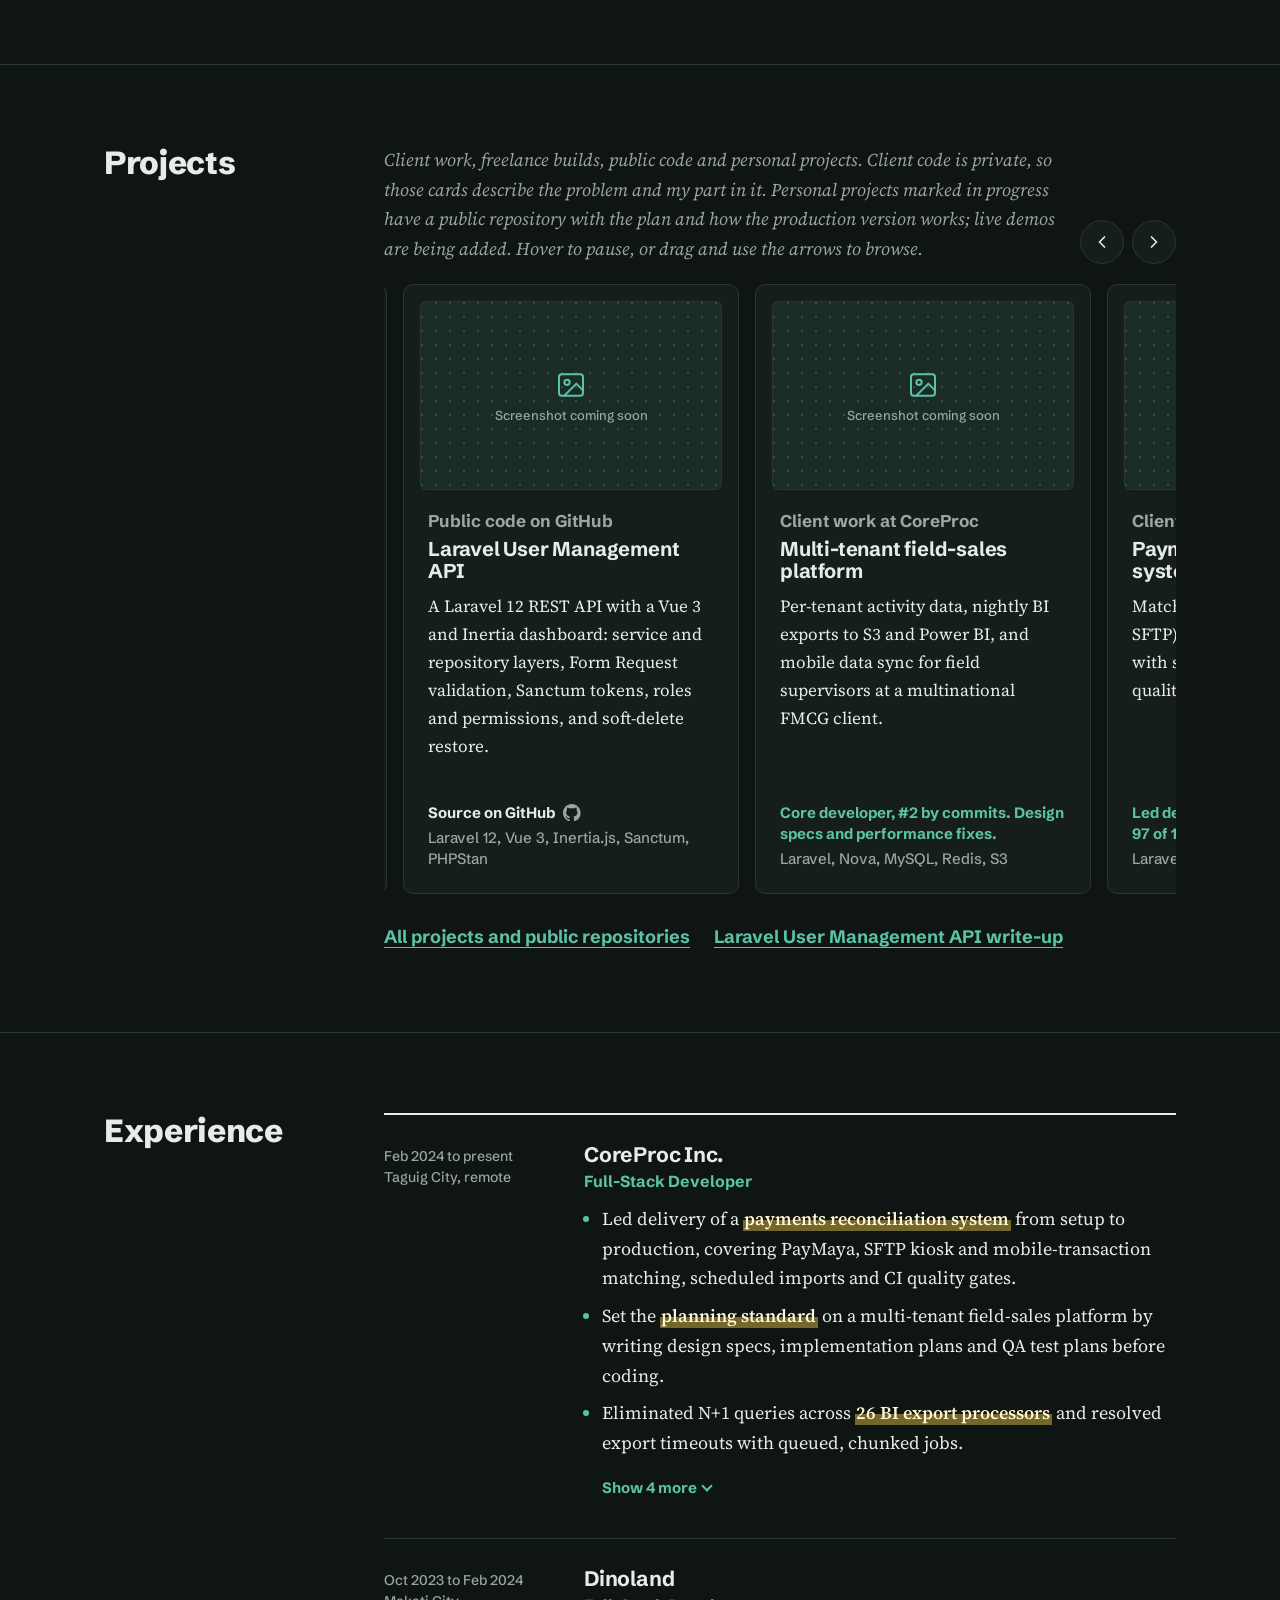
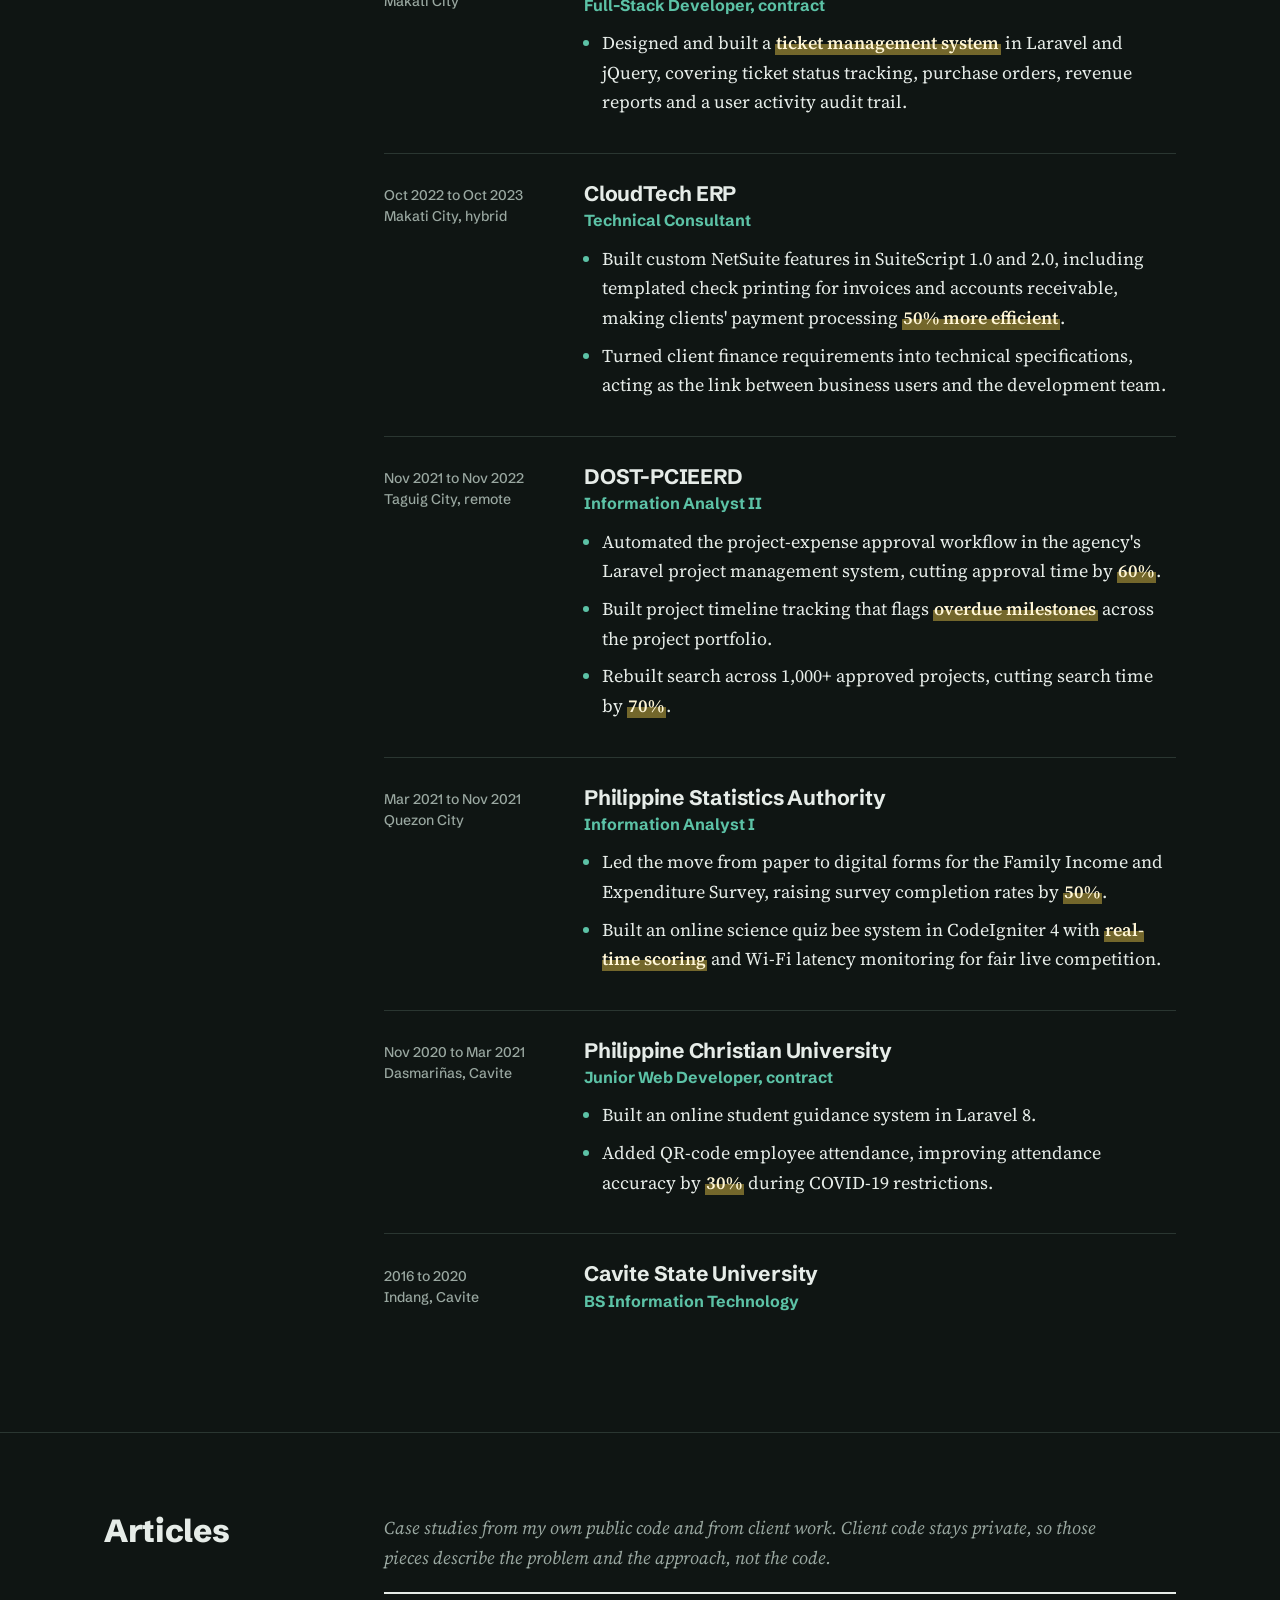
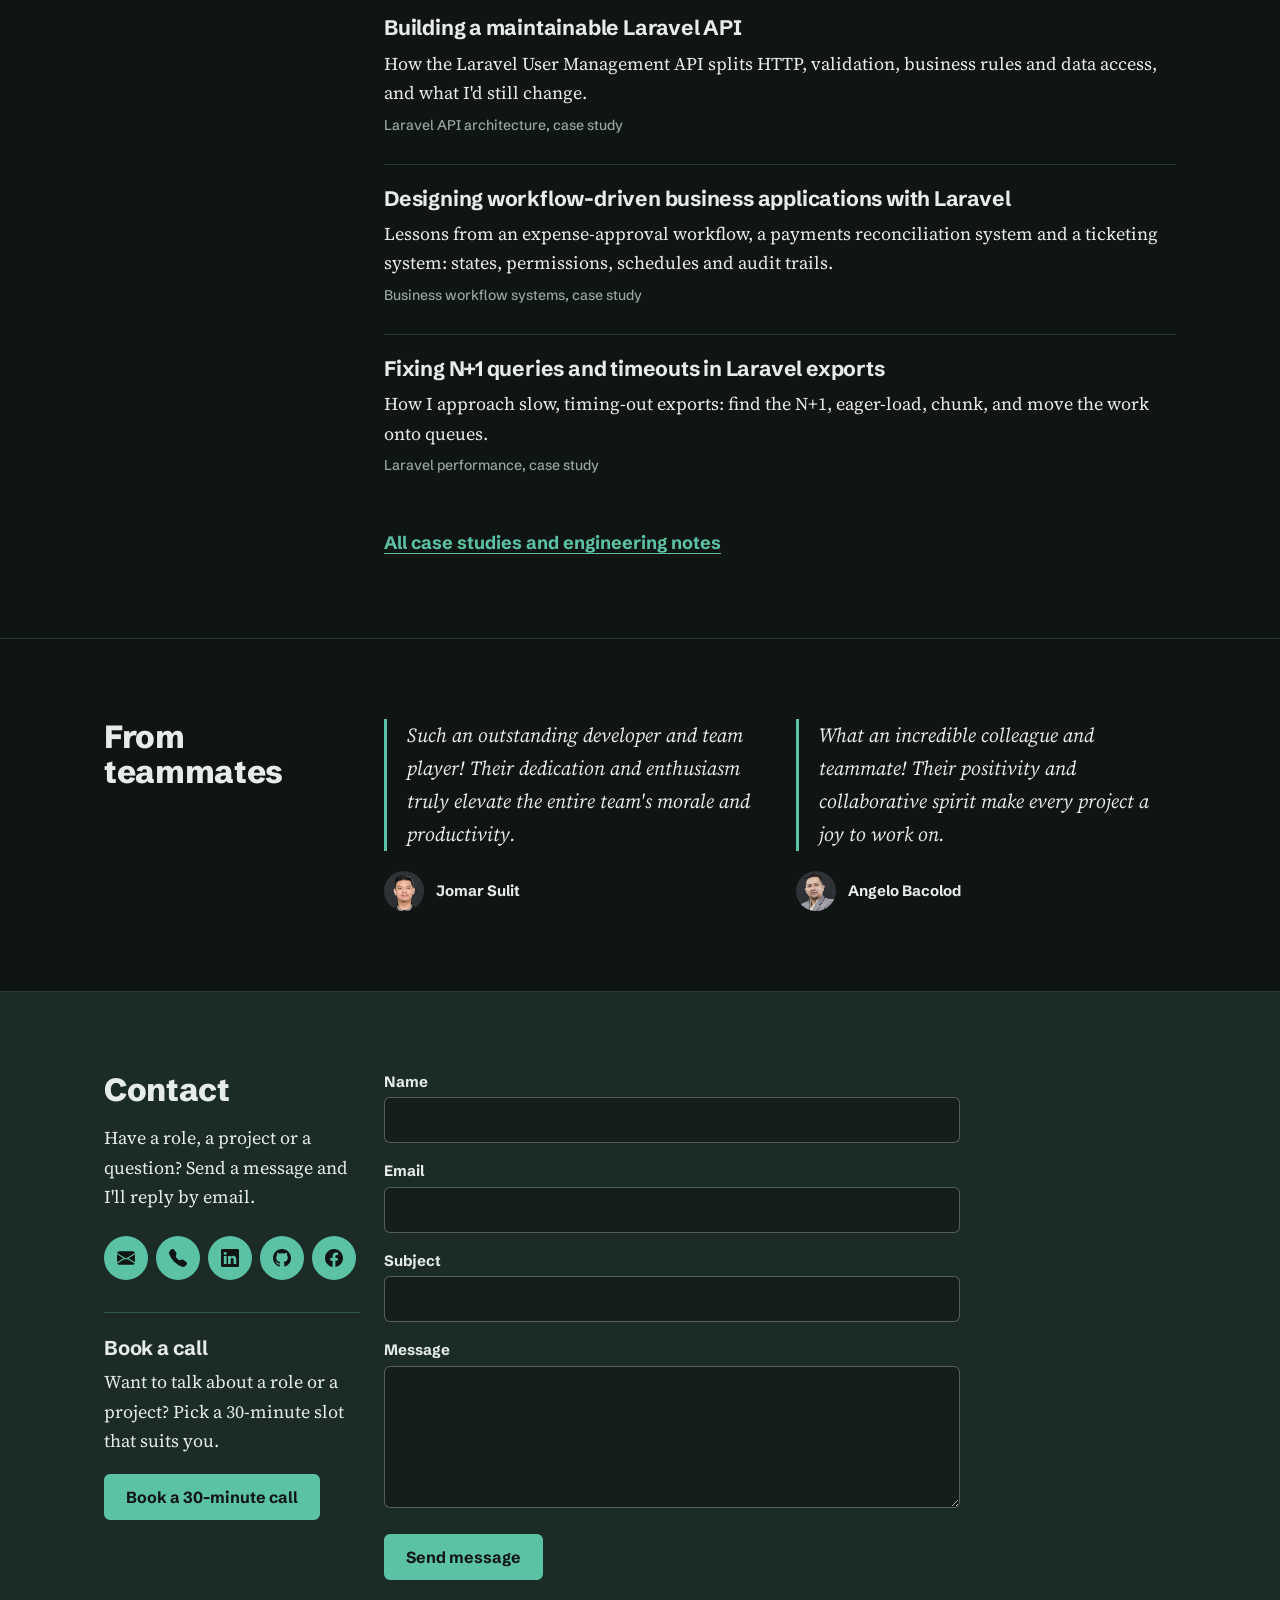
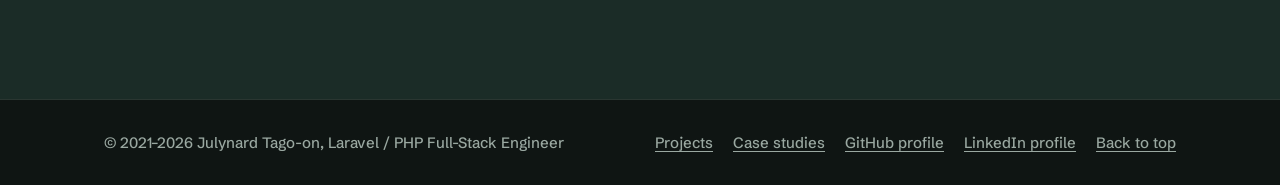
==== commit 1f15747e: "Link in-progress project cards to their public repos and add three new demo cards" ====
--- a/index.html
+++ b/index.html
@@ -307,7 +307,7 @@
         <h2 id="projects-title">Projects</h2>
         <div class="scroller">
           <div class="scroller-head">
-            <p class="note">Client work, freelance builds, public code and personal projects. Client code is private, so those cards describe the problem and my part in it. Personal projects marked in progress don't have a public repository yet. Hover to pause, or drag and use the arrows to browse.</p>
+            <p class="note">Client work, freelance builds, public code and personal projects. Client code is private, so those cards describe the problem and my part in it. Personal projects marked in progress have a public repository with the plan and how the production version works; live demos are being added. Hover to pause, or drag and use the arrows to browse.</p>
             <div class="scroller-buttons">
               <button class="scroller-btn" type="button" data-dir="-1" aria-label="Previous projects"><svg viewBox="0 0 24 24" fill="none" stroke="currentColor" stroke-width="2" stroke-linecap="round" stroke-linejoin="round" aria-hidden="true"><path d="M15 18l-6-6 6-6"/></svg></button>
               <button class="scroller-btn" type="button" data-dir="1" aria-label="Next projects"><svg viewBox="0 0 24 24" fill="none" stroke="currentColor" stroke-width="2" stroke-linecap="round" stroke-linejoin="round" aria-hidden="true"><path d="M9 18l6-6-6-6"/></svg></button>
@@ -359,51 +359,72 @@
             <li class="side-card">
               <div class="card-media is-placeholder"><svg viewBox="0 0 24 24" fill="none" stroke="currentColor" stroke-width="1.5" stroke-linecap="round" stroke-linejoin="round" aria-hidden="true"><rect x="3" y="4" width="18" height="16" rx="2"/><circle cx="9" cy="10" r="2"/><path d="M21 16l-5-5-9 9"/></svg><span>Screenshot coming soon</span></div>
               <p class="kind">Personal project, in progress</p>
-              <h3>Payout Reconciler</h3>
+              <h3><a class="repo-link" href="https://github.com/Julynard/payout-reconciler" target="_blank" rel="noopener">Payout Reconciler</a></h3>
               <p>Matches e-wallet exports, kiosk cash files over SFTP and app orders against a ledger, then flags what's missing or mismatched.</p>
-              <p class="meta"><span class="role">Based on the payments reconciliation system I led at CoreProc.</span> <span class="stack">Laravel, Nova, scheduled jobs, SFTP</span></p>
-            </li>
-            <li class="side-card">
-              <div class="card-media is-placeholder"><svg viewBox="0 0 24 24" fill="none" stroke="currentColor" stroke-width="1.5" stroke-linecap="round" stroke-linejoin="round" aria-hidden="true"><rect x="3" y="4" width="18" height="16" rx="2"/><circle cx="9" cy="10" r="2"/><path d="M21 16l-5-5-9 9"/></svg><span>Screenshot coming soon</span></div>
-              <p class="kind">Personal project, in progress</p>
-              <h3>FieldTrack</h3>
+              <p class="meta"><span class="role">Based on the payments reconciliation system I led at CoreProc.</span> <span class="role"><a class="repo-link" href="https://github.com/Julynard/payout-reconciler" target="_blank" rel="noopener">Source on GitHub <svg class="gh" viewBox="0 0 16 16" aria-hidden="true"><path fill="currentColor" d="M8 0C3.58 0 0 3.58 0 8c0 3.54 2.29 6.53 5.47 7.59.4.07.55-.17.55-.38 0-.19-.01-.82-.01-1.49-2.01.37-2.53-.49-2.69-.94-.09-.23-.48-.94-.82-1.13-.28-.15-.68-.52-.01-.53.63-.01 1.08.58 1.23.82.72 1.21 1.87.87 2.33.66.07-.52.28-.87.51-1.07-1.78-.2-3.64-.89-3.64-3.95 0-.87.31-1.59.82-2.15-.08-.2-.36-1.02.08-2.12 0 0 .67-.21 2.2.82.64-.18 1.32-.27 2-.27.68 0 1.36.09 2 .27 1.53-1.04 2.2-.82 2.2-.82.44 1.1.16 1.92.08 2.12.51.56.82 1.27.82 2.15 0 3.07-1.87 3.75-3.65 3.95.29.25.54.73.54 1.48 0 1.07-.01 1.93-.01 2.2 0 .21.15.46.55.38A8.013 8.013 0 0016 8c0-4.42-3.58-8-8-8z"/></svg></a></span> <span class="stack">Vue 3, TypeScript, Vitest · models a Laravel, Horizon and SFTP pipeline</span></p>
+            </li>
+            <li class="side-card">
+              <div class="card-media is-placeholder"><svg viewBox="0 0 24 24" fill="none" stroke="currentColor" stroke-width="1.5" stroke-linecap="round" stroke-linejoin="round" aria-hidden="true"><rect x="3" y="4" width="18" height="16" rx="2"/><circle cx="9" cy="10" r="2"/><path d="M21 16l-5-5-9 9"/></svg><span>Screenshot coming soon</span></div>
+              <p class="kind">Personal project, in progress</p>
+              <h3><a class="repo-link" href="https://github.com/Julynard/fieldtrack" target="_blank" rel="noopener">FieldTrack</a></h3>
               <p>Multi-tenant app for field sales reps: store visits, GPS check-ins, offline sync and a supervisor dashboard by district.</p>
-              <p class="meta"><span class="role">Based on the field-sales platform and multi-district sync work.</span> <span class="stack">Laravel, Vue 3 PWA, MySQL, Redis</span></p>
-            </li>
-            <li class="side-card">
-              <div class="card-media is-placeholder"><svg viewBox="0 0 24 24" fill="none" stroke="currentColor" stroke-width="1.5" stroke-linecap="round" stroke-linejoin="round" aria-hidden="true"><rect x="3" y="4" width="18" height="16" rx="2"/><circle cx="9" cy="10" r="2"/><path d="M21 16l-5-5-9 9"/></svg><span>Screenshot coming soon</span></div>
-              <p class="kind">Personal project, in progress</p>
-              <h3>Laravel Export Kit</h3>
+              <p class="meta"><span class="role">Based on the field-sales platform and multi-district sync work.</span> <span class="role"><a class="repo-link" href="https://github.com/Julynard/fieldtrack" target="_blank" rel="noopener">Source on GitHub <svg class="gh" viewBox="0 0 16 16" aria-hidden="true"><path fill="currentColor" d="M8 0C3.58 0 0 3.58 0 8c0 3.54 2.29 6.53 5.47 7.59.4.07.55-.17.55-.38 0-.19-.01-.82-.01-1.49-2.01.37-2.53-.49-2.69-.94-.09-.23-.48-.94-.82-1.13-.28-.15-.68-.52-.01-.53.63-.01 1.08.58 1.23.82.72 1.21 1.87.87 2.33.66.07-.52.28-.87.51-1.07-1.78-.2-3.64-.89-3.64-3.95 0-.87.31-1.59.82-2.15-.08-.2-.36-1.02.08-2.12 0 0 .67-.21 2.2.82.64-.18 1.32-.27 2-.27.68 0 1.36.09 2 .27 1.53-1.04 2.2-.82 2.2-.82.44 1.1.16 1.92.08 2.12.51.56.82 1.27.82 2.15 0 3.07-1.87 3.75-3.65 3.95.29.25.54.73.54 1.48 0 1.07-.01 1.93-.01 2.2 0 .21.15.46.55.38A8.013 8.013 0 0016 8c0-4.42-3.58-8-8-8z"/></svg></a></span> <span class="stack">Vue 3, TypeScript, Vitest · models Laravel multi-tenancy and offline sync</span></p>
+            </li>
+            <li class="side-card">
+              <div class="card-media is-placeholder"><svg viewBox="0 0 24 24" fill="none" stroke="currentColor" stroke-width="1.5" stroke-linecap="round" stroke-linejoin="round" aria-hidden="true"><rect x="3" y="4" width="18" height="16" rx="2"/><circle cx="9" cy="10" r="2"/><path d="M21 16l-5-5-9 9"/></svg><span>Screenshot coming soon</span></div>
+              <p class="kind">Personal project, in progress</p>
+              <h3><a class="repo-link" href="https://github.com/Julynard/laravel-export-kit" target="_blank" rel="noopener">Laravel Export Kit</a></h3>
               <p>A Laravel package for large exports: queued, chunked jobs streamed to S3 or CSV, with an N+1 query detector.</p>
-              <p class="meta"><span class="role">Based on fixing timeouts across 26 BI export processors.</span> <span class="stack">Laravel package, Horizon, S3, MinIO</span></p>
-            </li>
-            <li class="side-card">
-              <div class="card-media is-placeholder"><svg viewBox="0 0 24 24" fill="none" stroke="currentColor" stroke-width="1.5" stroke-linecap="round" stroke-linejoin="round" aria-hidden="true"><rect x="3" y="4" width="18" height="16" rx="2"/><circle cx="9" cy="10" r="2"/><path d="M21 16l-5-5-9 9"/></svg><span>Screenshot coming soon</span></div>
-              <p class="kind">Personal project, in progress</p>
-              <h3>TeamCredits SaaS Starter</h3>
+              <p class="meta"><span class="role">Based on fixing timeouts across 26 BI export processors.</span> <span class="role"><a class="repo-link" href="https://github.com/Julynard/laravel-export-kit" target="_blank" rel="noopener">Source on GitHub <svg class="gh" viewBox="0 0 16 16" aria-hidden="true"><path fill="currentColor" d="M8 0C3.58 0 0 3.58 0 8c0 3.54 2.29 6.53 5.47 7.59.4.07.55-.17.55-.38 0-.19-.01-.82-.01-1.49-2.01.37-2.53-.49-2.69-.94-.09-.23-.48-.94-.82-1.13-.28-.15-.68-.52-.01-.53.63-.01 1.08.58 1.23.82.72 1.21 1.87.87 2.33.66.07-.52.28-.87.51-1.07-1.78-.2-3.64-.89-3.64-3.95 0-.87.31-1.59.82-2.15-.08-.2-.36-1.02.08-2.12 0 0 .67-.21 2.2.82.64-.18 1.32-.27 2-.27.68 0 1.36.09 2 .27 1.53-1.04 2.2-.82 2.2-.82.44 1.1.16 1.92.08 2.12.51.56.82 1.27.82 2.15 0 3.07-1.87 3.75-3.65 3.95.29.25.54.73.54 1.48 0 1.07-.01 1.93-.01 2.2 0 .21.15.46.55.38A8.013 8.013 0 0016 8c0-4.42-3.58-8-8-8z"/></svg></a></span> <span class="stack">Laravel and PHP patterns, Vue 3 simulator</span></p>
+            </li>
+            <li class="side-card">
+              <div class="card-media is-placeholder"><svg viewBox="0 0 24 24" fill="none" stroke="currentColor" stroke-width="1.5" stroke-linecap="round" stroke-linejoin="round" aria-hidden="true"><rect x="3" y="4" width="18" height="16" rx="2"/><circle cx="9" cy="10" r="2"/><path d="M21 16l-5-5-9 9"/></svg><span>Screenshot coming soon</span></div>
+              <p class="kind">Personal project, in progress</p>
+              <h3><a class="repo-link" href="https://github.com/Julynard/teamcredits-saas-starter" target="_blank" rel="noopener">TeamCredits SaaS Starter</a></h3>
               <p>A starting point for SaaS apps with Google sign-in, PayPal subscriptions, team invites and a shared credit balance.</p>
-              <p class="meta"><span class="role">Based on the team-collaboration SaaS.</span> <span class="stack">Laravel, Inertia.js, Vue 3, PayPal</span></p>
-            </li>
-            <li class="side-card">
-              <div class="card-media is-placeholder"><svg viewBox="0 0 24 24" fill="none" stroke="currentColor" stroke-width="1.5" stroke-linecap="round" stroke-linejoin="round" aria-hidden="true"><rect x="3" y="4" width="18" height="16" rx="2"/><circle cx="9" cy="10" r="2"/><path d="M21 16l-5-5-9 9"/></svg><span>Screenshot coming soon</span></div>
-              <p class="kind">Personal project, in progress</p>
-              <h3>TicketGate</h3>
+              <p class="meta"><span class="role">Based on the team-collaboration SaaS.</span> <span class="role"><a class="repo-link" href="https://github.com/Julynard/teamcredits-saas-starter" target="_blank" rel="noopener">Source on GitHub <svg class="gh" viewBox="0 0 16 16" aria-hidden="true"><path fill="currentColor" d="M8 0C3.58 0 0 3.58 0 8c0 3.54 2.29 6.53 5.47 7.59.4.07.55-.17.55-.38 0-.19-.01-.82-.01-1.49-2.01.37-2.53-.49-2.69-.94-.09-.23-.48-.94-.82-1.13-.28-.15-.68-.52-.01-.53.63-.01 1.08.58 1.23.82.72 1.21 1.87.87 2.33.66.07-.52.28-.87.51-1.07-1.78-.2-3.64-.89-3.64-3.95 0-.87.31-1.59.82-2.15-.08-.2-.36-1.02.08-2.12 0 0 .67-.21 2.2.82.64-.18 1.32-.27 2-.27.68 0 1.36.09 2 .27 1.53-1.04 2.2-.82 2.2-.82.44 1.1.16 1.92.08 2.12.51.56.82 1.27.82 2.15 0 3.07-1.87 3.75-3.65 3.95.29.25.54.73.54 1.48 0 1.07-.01 1.93-.01 2.2 0 .21.15.46.55.38A8.013 8.013 0 0016 8c0-4.42-3.58-8-8-8z"/></svg></a></span> <span class="stack">Vue 3, TypeScript, Vitest · models Laravel billing and PayPal webhooks</span></p>
+            </li>
+            <li class="side-card">
+              <div class="card-media is-placeholder"><span>Screenshot coming soon</span></div>
+              <p class="kind">Personal project, in progress</p>
+              <h3><a class="repo-link" href="https://github.com/Julynard/targets-rewards-portal" target="_blank" rel="noopener">Targets &amp; Rewards Portal</a></h3>
+              <p>Monthly sales targets uploaded by CSV, progress dashboards, partial rewards and loyalty tiers for a wholesaler network.</p>
+              <p class="meta"><span class="role">Based on the wholesaler performance portal at CoreProc.</span> <span class="role"><a class="repo-link" href="https://github.com/Julynard/targets-rewards-portal" target="_blank" rel="noopener">Source on GitHub <svg class="gh" viewBox="0 0 16 16" aria-hidden="true"><path fill="currentColor" d="M8 0C3.58 0 0 3.58 0 8c0 3.54 2.29 6.53 5.47 7.59.4.07.55-.17.55-.38 0-.19-.01-.82-.01-1.49-2.01.37-2.53-.49-2.69-.94-.09-.23-.48-.94-.82-1.13-.28-.15-.68-.52-.01-.53.63-.01 1.08.58 1.23.82.72 1.21 1.87.87 2.33.66.07-.52.28-.87.51-1.07-1.78-.2-3.64-.89-3.64-3.95 0-.87.31-1.59.82-2.15-.08-.2-.36-1.02.08-2.12 0 0 .67-.21 2.2.82.64-.18 1.32-.27 2-.27.68 0 1.36.09 2 .27 1.53-1.04 2.2-.82 2.2-.82.44 1.1.16 1.92.08 2.12.51.56.82 1.27.82 2.15 0 3.07-1.87 3.75-3.65 3.95.29.25.54.73.54 1.48 0 1.07-.01 1.93-.01 2.2 0 .21.15.46.55.38A8.013 8.013 0 0016 8c0-4.42-3.58-8-8-8z"/></svg></a></span> <span class="stack">Vue 3, TypeScript, Vitest · models Laravel reporting views</span></p>
+            </li>
+            <li class="side-card">
+              <div class="card-media is-placeholder"><span>Screenshot coming soon</span></div>
+              <p class="kind">Personal project, in progress</p>
+              <h3><a class="repo-link" href="https://github.com/Julynard/parkpay" target="_blank" rel="noopener">ParkPay</a></h3>
+              <p>Pay-as-you-park with live slot availability, a fee calculator by rate blocks, card payments, sequential invoices and monthly rental contracts.</p>
+              <p class="meta"><span class="role">Based on the parking platform payments and invoicing I built at CoreProc.</span> <span class="role"><a class="repo-link" href="https://github.com/Julynard/parkpay" target="_blank" rel="noopener">Source on GitHub <svg class="gh" viewBox="0 0 16 16" aria-hidden="true"><path fill="currentColor" d="M8 0C3.58 0 0 3.58 0 8c0 3.54 2.29 6.53 5.47 7.59.4.07.55-.17.55-.38 0-.19-.01-.82-.01-1.49-2.01.37-2.53-.49-2.69-.94-.09-.23-.48-.94-.82-1.13-.28-.15-.68-.52-.01-.53.63-.01 1.08.58 1.23.82.72 1.21 1.87.87 2.33.66.07-.52.28-.87.51-1.07-1.78-.2-3.64-.89-3.64-3.95 0-.87.31-1.59.82-2.15-.08-.2-.36-1.02.08-2.12 0 0 .67-.21 2.2.82.64-.18 1.32-.27 2-.27.68 0 1.36.09 2 .27 1.53-1.04 2.2-.82 2.2-.82.44 1.1.16 1.92.08 2.12.51.56.82 1.27.82 2.15 0 3.07-1.87 3.75-3.65 3.95.29.25.54.73.54 1.48 0 1.07-.01 1.93-.01 2.2 0 .21.15.46.55.38A8.013 8.013 0 0016 8c0-4.42-3.58-8-8-8z"/></svg></a></span> <span class="stack">Vue 3, TypeScript, Vitest · models a Laravel payments API</span></p>
+            </li>
+            <li class="side-card">
+              <div class="card-media is-placeholder"><span>Screenshot coming soon</span></div>
+              <p class="kind">Personal project, in progress</p>
+              <h3><a class="repo-link" href="https://github.com/Julynard/shipbox-checkout" target="_blank" rel="noopener">ShipBox Checkout</a></h3>
+              <p>Package-forwarding checkout with a sign-up coupon that can't be double-dipped, honest payment outcomes and shipment tracking.</p>
+              <p class="meta"><span class="role">Based on the sign-up coupon and payment hardening I shipped at CoreProc.</span> <span class="role"><a class="repo-link" href="https://github.com/Julynard/shipbox-checkout" target="_blank" rel="noopener">Source on GitHub <svg class="gh" viewBox="0 0 16 16" aria-hidden="true"><path fill="currentColor" d="M8 0C3.58 0 0 3.58 0 8c0 3.54 2.29 6.53 5.47 7.59.4.07.55-.17.55-.38 0-.19-.01-.82-.01-1.49-2.01.37-2.53-.49-2.69-.94-.09-.23-.48-.94-.82-1.13-.28-.15-.68-.52-.01-.53.63-.01 1.08.58 1.23.82.72 1.21 1.87.87 2.33.66.07-.52.28-.87.51-1.07-1.78-.2-3.64-.89-3.64-3.95 0-.87.31-1.59.82-2.15-.08-.2-.36-1.02.08-2.12 0 0 .67-.21 2.2.82.64-.18 1.32-.27 2-.27.68 0 1.36.09 2 .27 1.53-1.04 2.2-.82 2.2-.82.44 1.1.16 1.92.08 2.12.51.56.82 1.27.82 2.15 0 3.07-1.87 3.75-3.65 3.95.29.25.54.73.54 1.48 0 1.07-.01 1.93-.01 2.2 0 .21.15.46.55.38A8.013 8.013 0 0016 8c0-4.42-3.58-8-8-8z"/></svg></a></span> <span class="stack">Vue 3, TypeScript, Vitest · models Laravel checkout and payments</span></p>
+            </li>
+            <li class="side-card">
+              <div class="card-media is-placeholder"><svg viewBox="0 0 24 24" fill="none" stroke="currentColor" stroke-width="1.5" stroke-linecap="round" stroke-linejoin="round" aria-hidden="true"><rect x="3" y="4" width="18" height="16" rx="2"/><circle cx="9" cy="10" r="2"/><path d="M21 16l-5-5-9 9"/></svg><span>Screenshot coming soon</span></div>
+              <p class="kind">Personal project, in progress</p>
+              <h3><a class="repo-link" href="https://github.com/Julynard/ticketgate" target="_blank" rel="noopener">TicketGate</a></h3>
               <p>Ticketing and QR check-in for attractions and events, with purchase orders, daily revenue reports and an audit trail.</p>
-              <p class="meta"><span class="role">Based on the Dinoland ticket system and PCU QR attendance.</span> <span class="stack">Laravel, Vue, QR scanning</span></p>
-            </li>
-            <li class="side-card">
-              <div class="card-media is-placeholder"><svg viewBox="0 0 24 24" fill="none" stroke="currentColor" stroke-width="1.5" stroke-linecap="round" stroke-linejoin="round" aria-hidden="true"><rect x="3" y="4" width="18" height="16" rx="2"/><circle cx="9" cy="10" r="2"/><path d="M21 16l-5-5-9 9"/></svg><span>Screenshot coming soon</span></div>
-              <p class="kind">Personal project, in progress</p>
-              <h3>ApprovalFlow</h3>
+              <p class="meta"><span class="role">Based on the Dinoland ticket system and PCU QR attendance.</span> <span class="role"><a class="repo-link" href="https://github.com/Julynard/ticketgate" target="_blank" rel="noopener">Source on GitHub <svg class="gh" viewBox="0 0 16 16" aria-hidden="true"><path fill="currentColor" d="M8 0C3.58 0 0 3.58 0 8c0 3.54 2.29 6.53 5.47 7.59.4.07.55-.17.55-.38 0-.19-.01-.82-.01-1.49-2.01.37-2.53-.49-2.69-.94-.09-.23-.48-.94-.82-1.13-.28-.15-.68-.52-.01-.53.63-.01 1.08.58 1.23.82.72 1.21 1.87.87 2.33.66.07-.52.28-.87.51-1.07-1.78-.2-3.64-.89-3.64-3.95 0-.87.31-1.59.82-2.15-.08-.2-.36-1.02.08-2.12 0 0 .67-.21 2.2.82.64-.18 1.32-.27 2-.27.68 0 1.36.09 2 .27 1.53-1.04 2.2-.82 2.2-.82.44 1.1.16 1.92.08 2.12.51.56.82 1.27.82 2.15 0 3.07-1.87 3.75-3.65 3.95.29.25.54.73.54 1.48 0 1.07-.01 1.93-.01 2.2 0 .21.15.46.55.38A8.013 8.013 0 0016 8c0-4.42-3.58-8-8-8z"/></svg></a></span> <span class="stack">Vue 3, TypeScript, Vitest, QR scanning</span></p>
+            </li>
+            <li class="side-card">
+              <div class="card-media is-placeholder"><svg viewBox="0 0 24 24" fill="none" stroke="currentColor" stroke-width="1.5" stroke-linecap="round" stroke-linejoin="round" aria-hidden="true"><rect x="3" y="4" width="18" height="16" rx="2"/><circle cx="9" cy="10" r="2"/><path d="M21 16l-5-5-9 9"/></svg><span>Screenshot coming soon</span></div>
+              <p class="kind">Personal project, in progress</p>
+              <h3><a class="repo-link" href="https://github.com/Julynard/approvalflow" target="_blank" rel="noopener">ApprovalFlow</a></h3>
               <p>A configurable multi-step approval engine for expense requests, with email notifications and overdue alerts.</p>
-              <p class="meta"><span class="role">Based on the DOST-PCIEERD expense approval workflow.</span> <span class="stack">Laravel, Livewire</span></p>
-            </li>
-            <li class="side-card">
-              <div class="card-media is-placeholder"><svg viewBox="0 0 24 24" fill="none" stroke="currentColor" stroke-width="1.5" stroke-linecap="round" stroke-linejoin="round" aria-hidden="true"><rect x="3" y="4" width="18" height="16" rx="2"/><circle cx="9" cy="10" r="2"/><path d="M21 16l-5-5-9 9"/></svg><span>Screenshot coming soon</span></div>
-              <p class="kind">Personal project, in progress</p>
-              <h3>Live Quiz Scoreboard</h3>
+              <p class="meta"><span class="role">Based on the DOST-PCIEERD expense approval workflow.</span> <span class="role"><a class="repo-link" href="https://github.com/Julynard/approvalflow" target="_blank" rel="noopener">Source on GitHub <svg class="gh" viewBox="0 0 16 16" aria-hidden="true"><path fill="currentColor" d="M8 0C3.58 0 0 3.58 0 8c0 3.54 2.29 6.53 5.47 7.59.4.07.55-.17.55-.38 0-.19-.01-.82-.01-1.49-2.01.37-2.53-.49-2.69-.94-.09-.23-.48-.94-.82-1.13-.28-.15-.68-.52-.01-.53.63-.01 1.08.58 1.23.82.72 1.21 1.87.87 2.33.66.07-.52.28-.87.51-1.07-1.78-.2-3.64-.89-3.64-3.95 0-.87.31-1.59.82-2.15-.08-.2-.36-1.02.08-2.12 0 0 .67-.21 2.2.82.64-.18 1.32-.27 2-.27.68 0 1.36.09 2 .27 1.53-1.04 2.2-.82 2.2-.82.44 1.1.16 1.92.08 2.12.51.56.82 1.27.82 2.15 0 3.07-1.87 3.75-3.65 3.95.29.25.54.73.54 1.48 0 1.07-.01 1.93-.01 2.2 0 .21.15.46.55.38A8.013 8.013 0 0016 8c0-4.42-3.58-8-8-8z"/></svg></a></span> <span class="stack">Vue 3, TypeScript, Vitest · models a Laravel approval engine</span></p>
+            </li>
+            <li class="side-card">
+              <div class="card-media is-placeholder"><svg viewBox="0 0 24 24" fill="none" stroke="currentColor" stroke-width="1.5" stroke-linecap="round" stroke-linejoin="round" aria-hidden="true"><rect x="3" y="4" width="18" height="16" rx="2"/><circle cx="9" cy="10" r="2"/><path d="M21 16l-5-5-9 9"/></svg><span>Screenshot coming soon</span></div>
+              <p class="kind">Personal project, in progress</p>
+              <h3><a class="repo-link" href="https://github.com/Julynard/live-quiz-scoreboard" target="_blank" rel="noopener">Live Quiz Scoreboard</a></h3>
               <p>Real-time quiz competitions: a host screen, contestants on their phones, live scoring and a lag indicator per player.</p>
-              <p class="meta"><span class="role">Based on the PSA science quiz bee system.</span> <span class="stack">Laravel Reverb, Vue 3</span></p>
+              <p class="meta"><span class="role">Based on the PSA science quiz bee system.</span> <span class="role"><a class="repo-link" href="https://github.com/Julynard/live-quiz-scoreboard" target="_blank" rel="noopener">Source on GitHub <svg class="gh" viewBox="0 0 16 16" aria-hidden="true"><path fill="currentColor" d="M8 0C3.58 0 0 3.58 0 8c0 3.54 2.29 6.53 5.47 7.59.4.07.55-.17.55-.38 0-.19-.01-.82-.01-1.49-2.01.37-2.53-.49-2.69-.94-.09-.23-.48-.94-.82-1.13-.28-.15-.68-.52-.01-.53.63-.01 1.08.58 1.23.82.72 1.21 1.87.87 2.33.66.07-.52.28-.87.51-1.07-1.78-.2-3.64-.89-3.64-3.95 0-.87.31-1.59.82-2.15-.08-.2-.36-1.02.08-2.12 0 0 .67-.21 2.2.82.64-.18 1.32-.27 2-.27.68 0 1.36.09 2 .27 1.53-1.04 2.2-.82 2.2-.82.44 1.1.16 1.92.08 2.12.51.56.82 1.27.82 2.15 0 3.07-1.87 3.75-3.65 3.95.29.25.54.73.54 1.48 0 1.07-.01 1.93-.01 2.2 0 .21.15.46.55.38A8.013 8.013 0 0016 8c0-4.42-3.58-8-8-8z"/></svg></a></span> <span class="stack">Vue 3, TypeScript, Vitest, Supabase Realtime</span></p>
             </li>
             <li class="side-card">
               <div class="card-media is-placeholder"><svg viewBox="0 0 24 24" fill="none" stroke="currentColor" stroke-width="1.5" stroke-linecap="round" stroke-linejoin="round" aria-hidden="true"><rect x="3" y="4" width="18" height="16" rx="2"/><circle cx="9" cy="10" r="2"/><path d="M21 16l-5-5-9 9"/></svg><span>Screenshot coming soon</span></div>
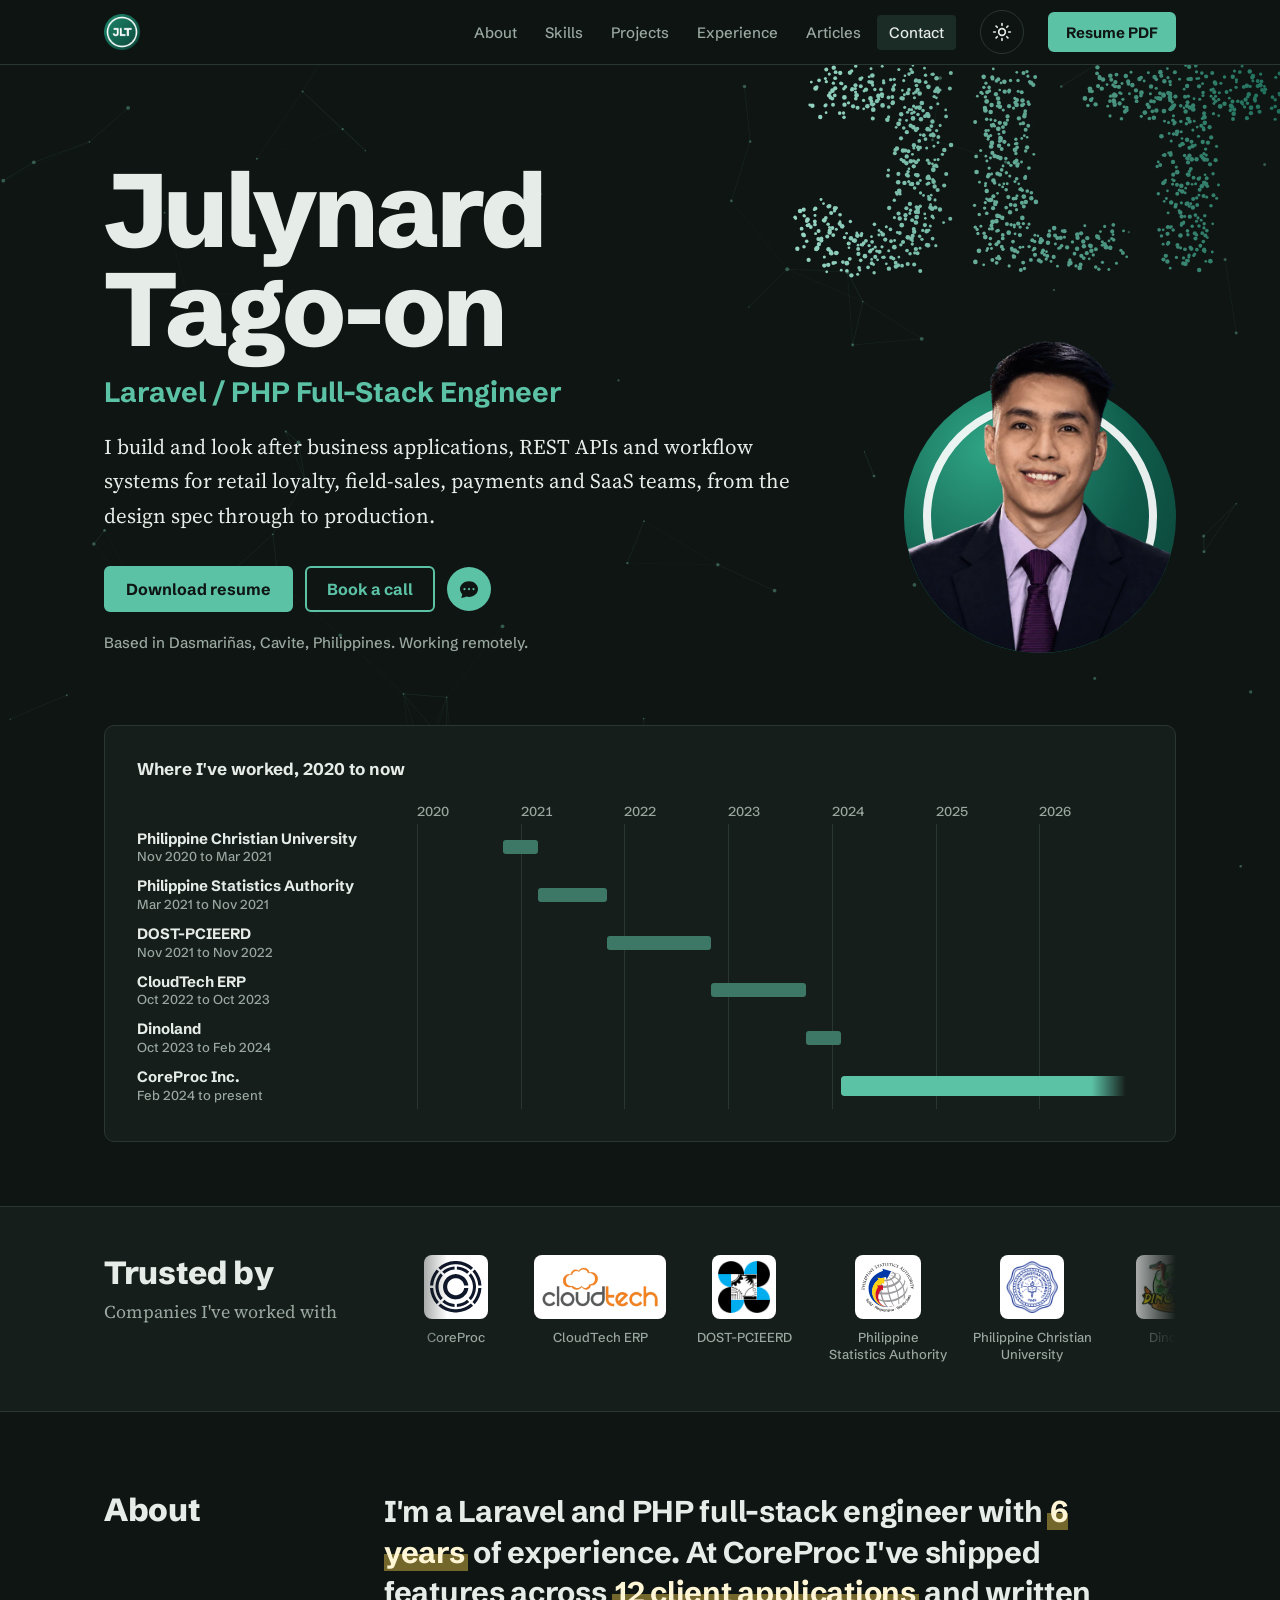
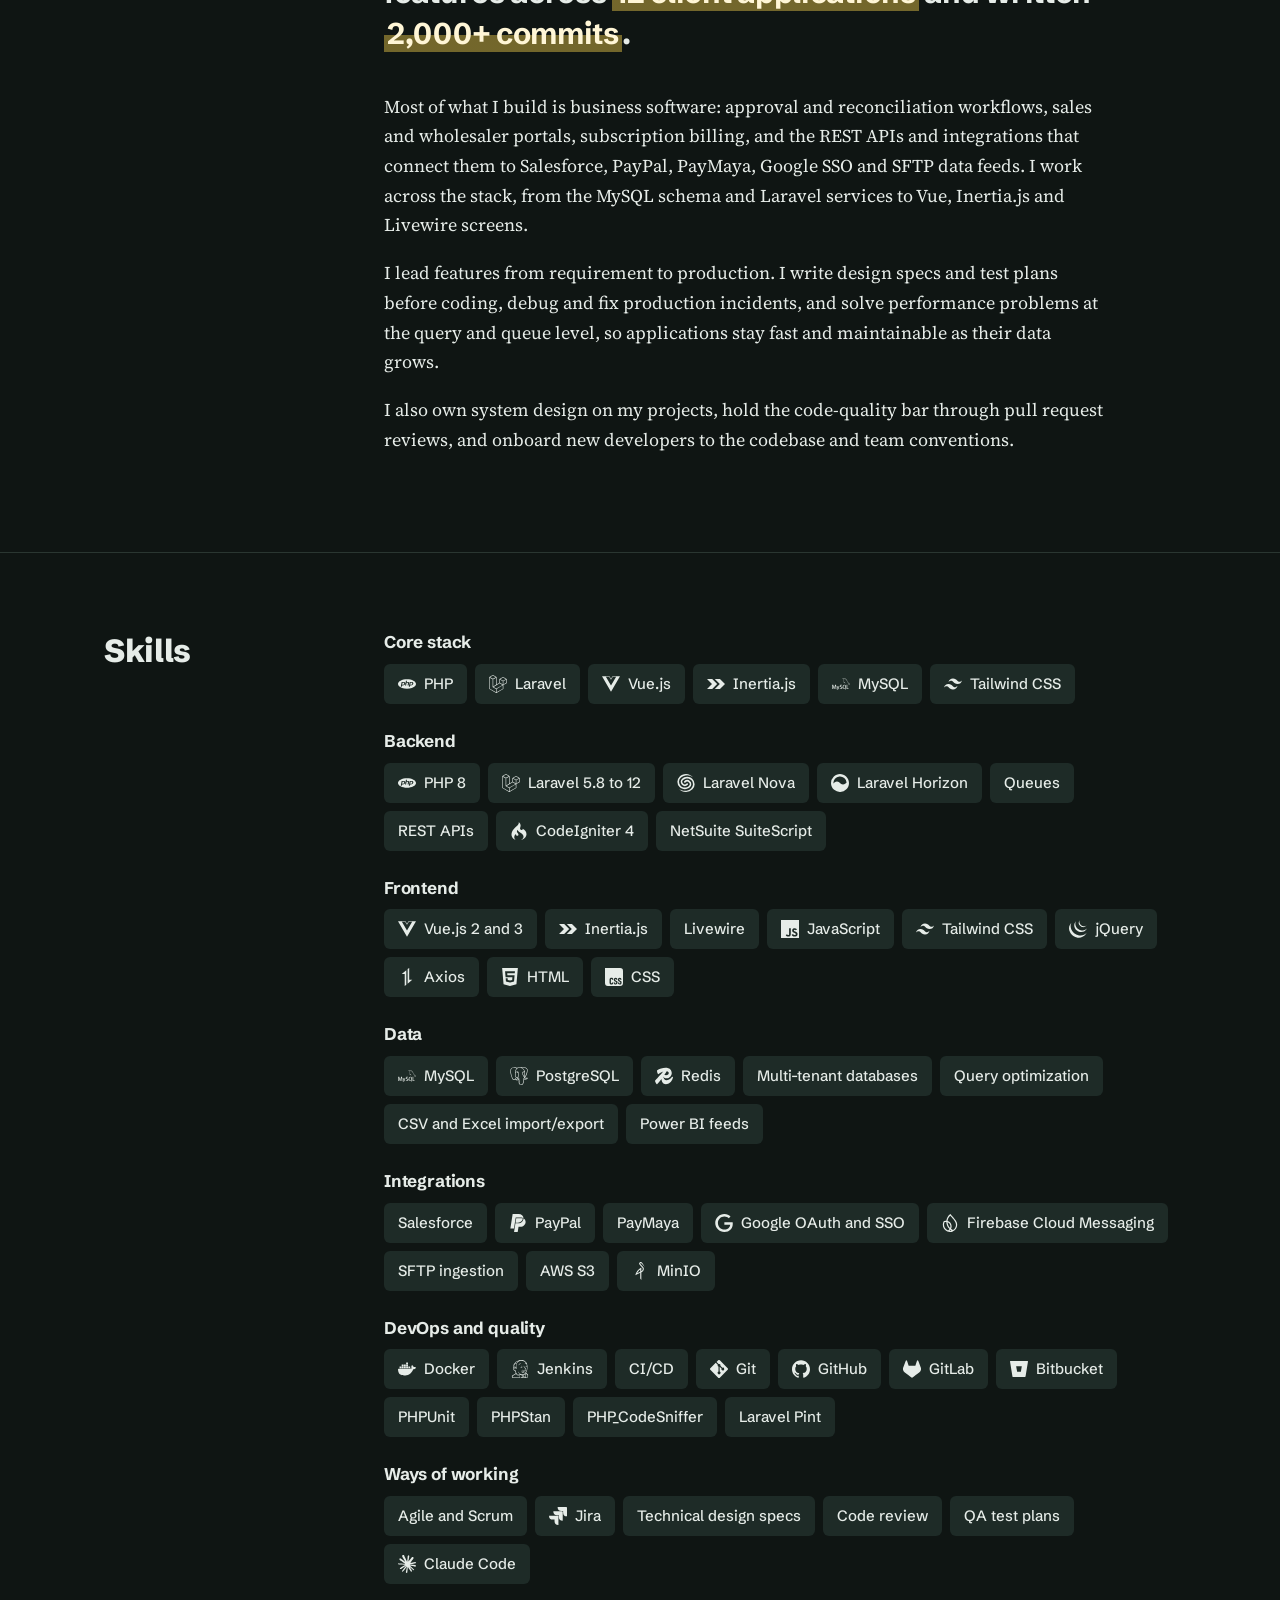
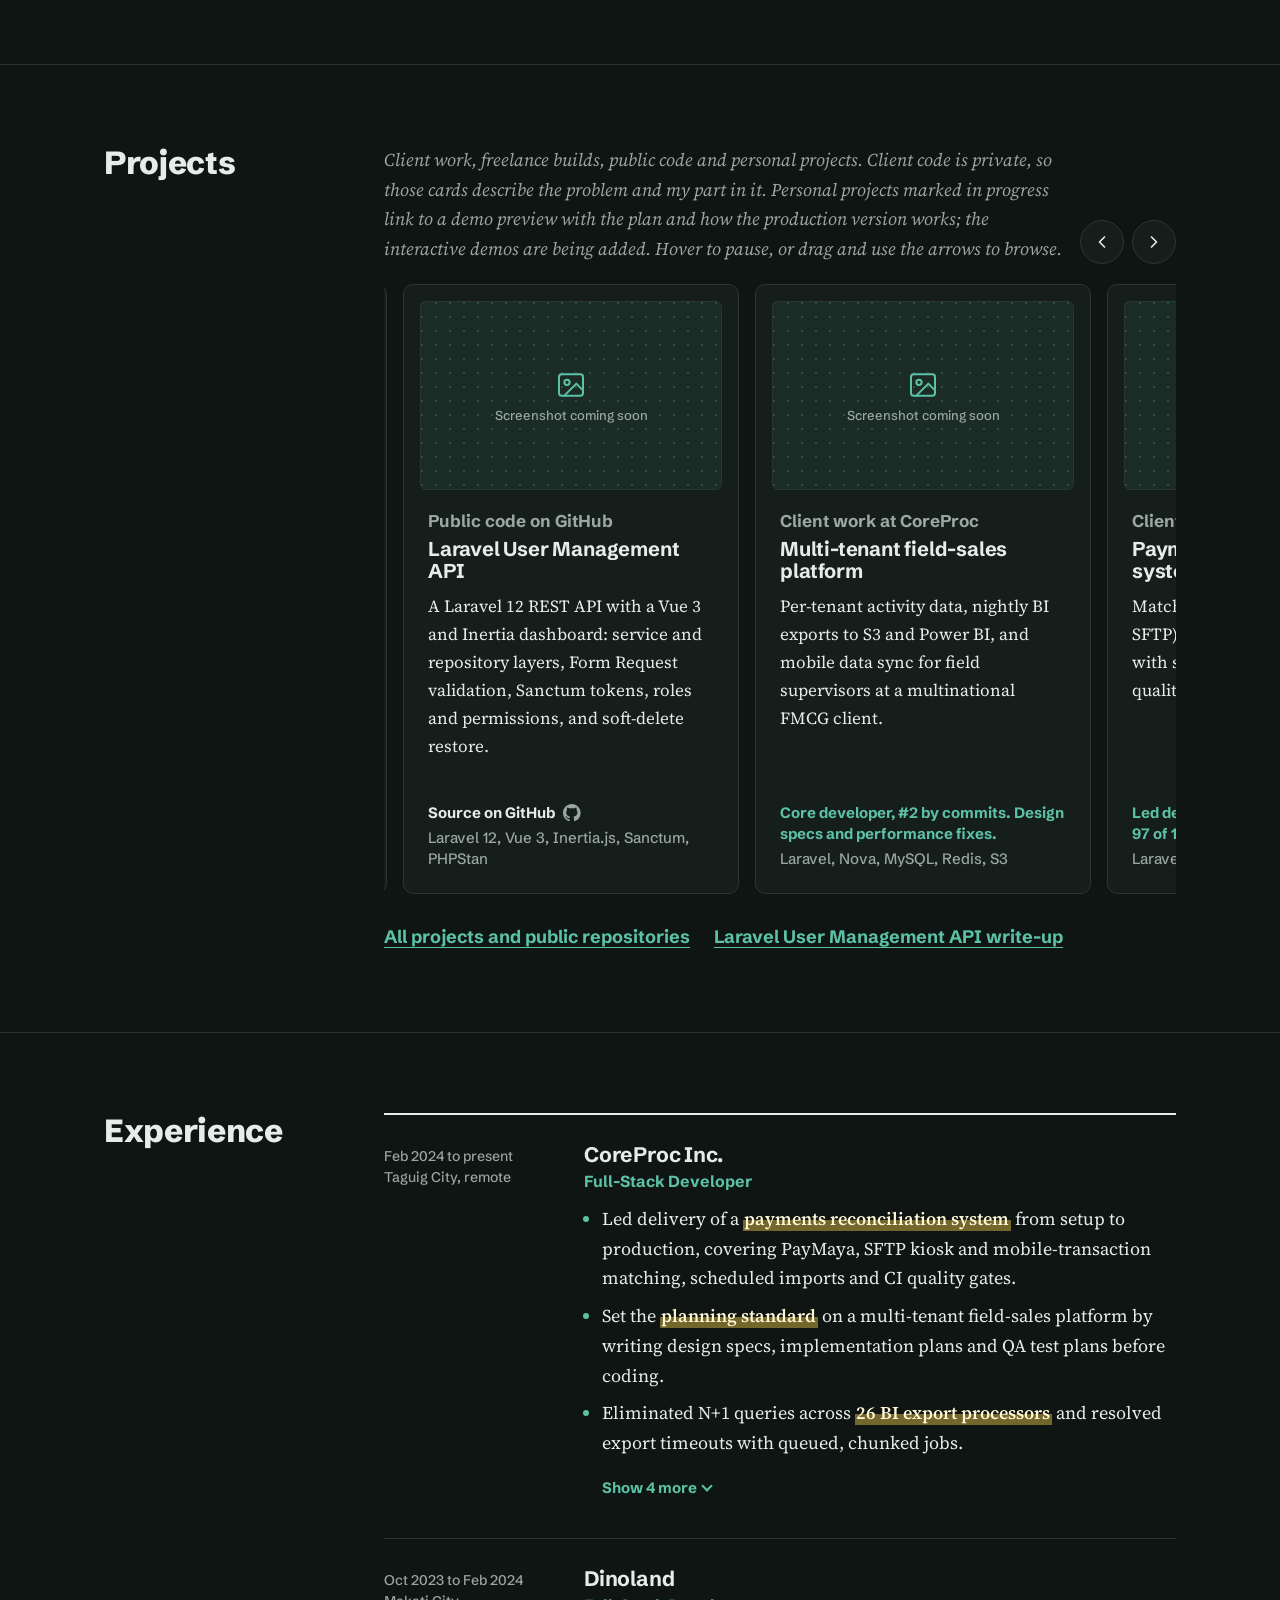
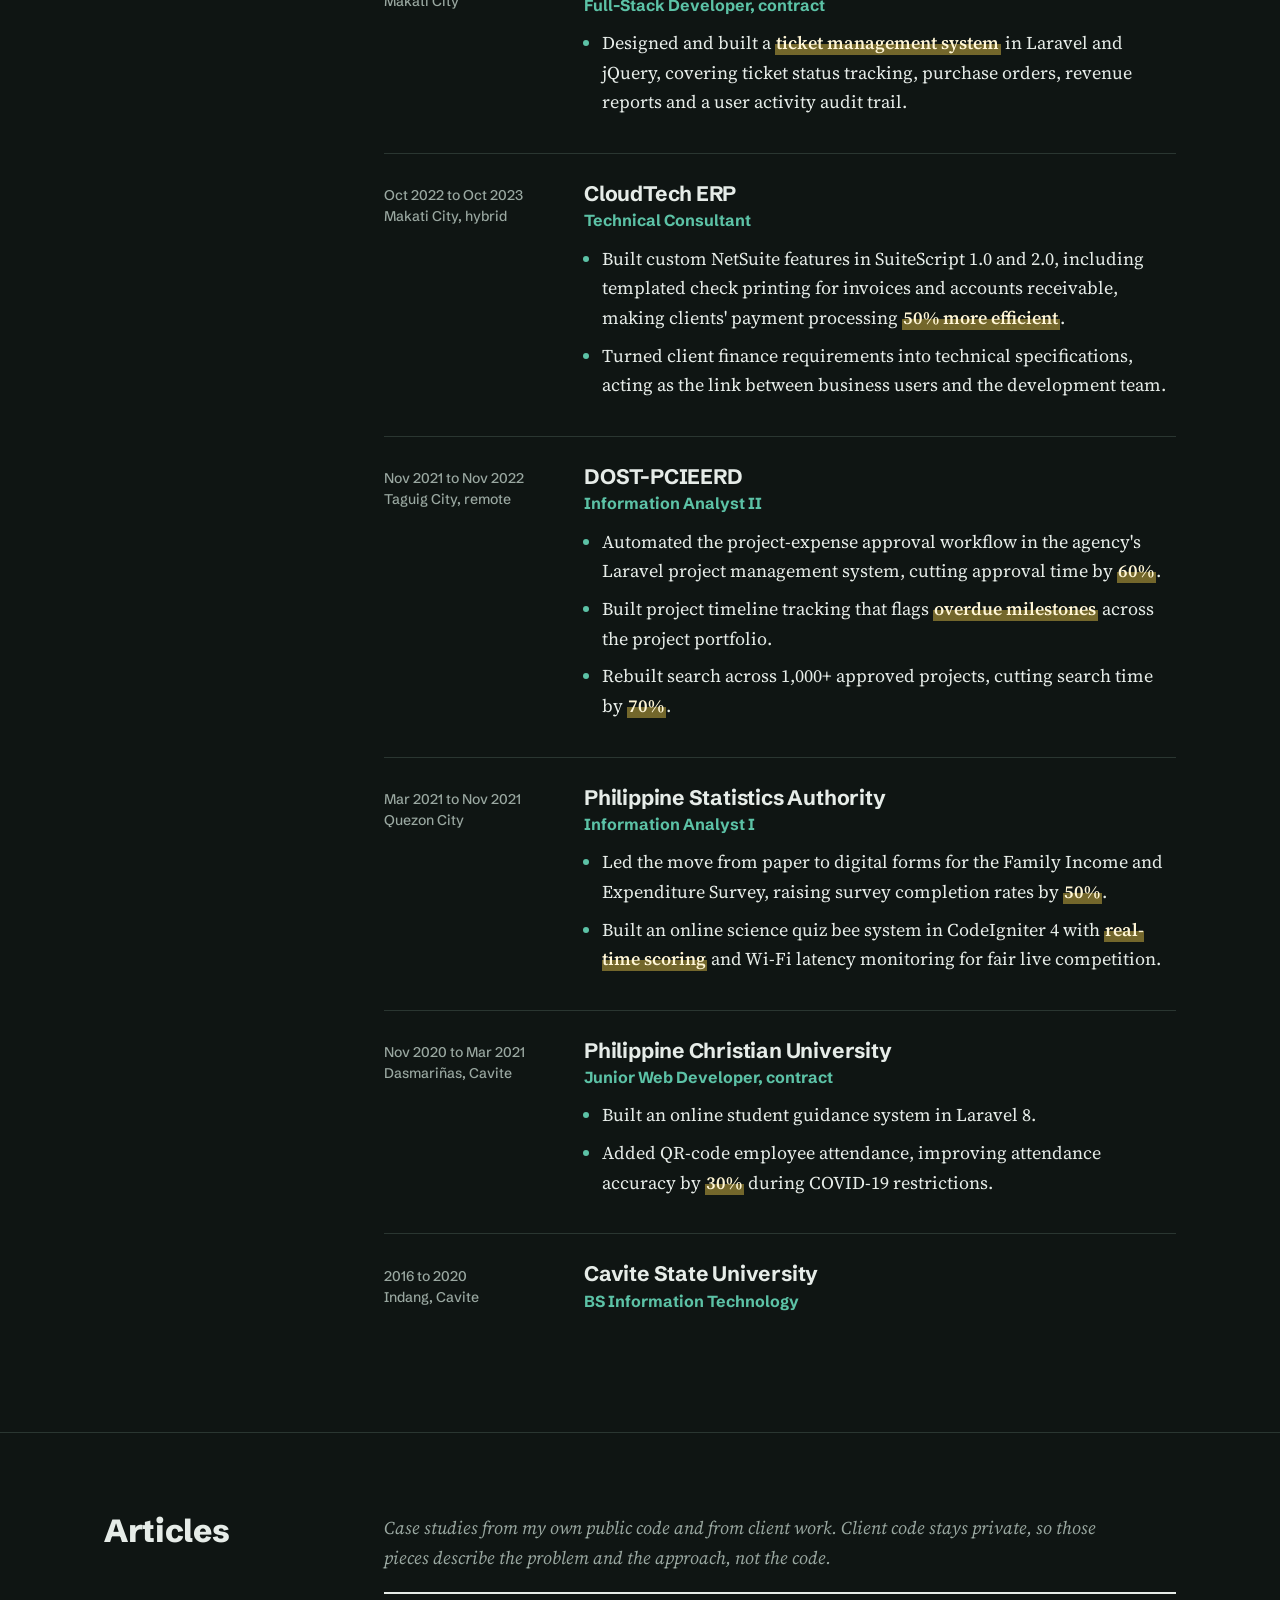
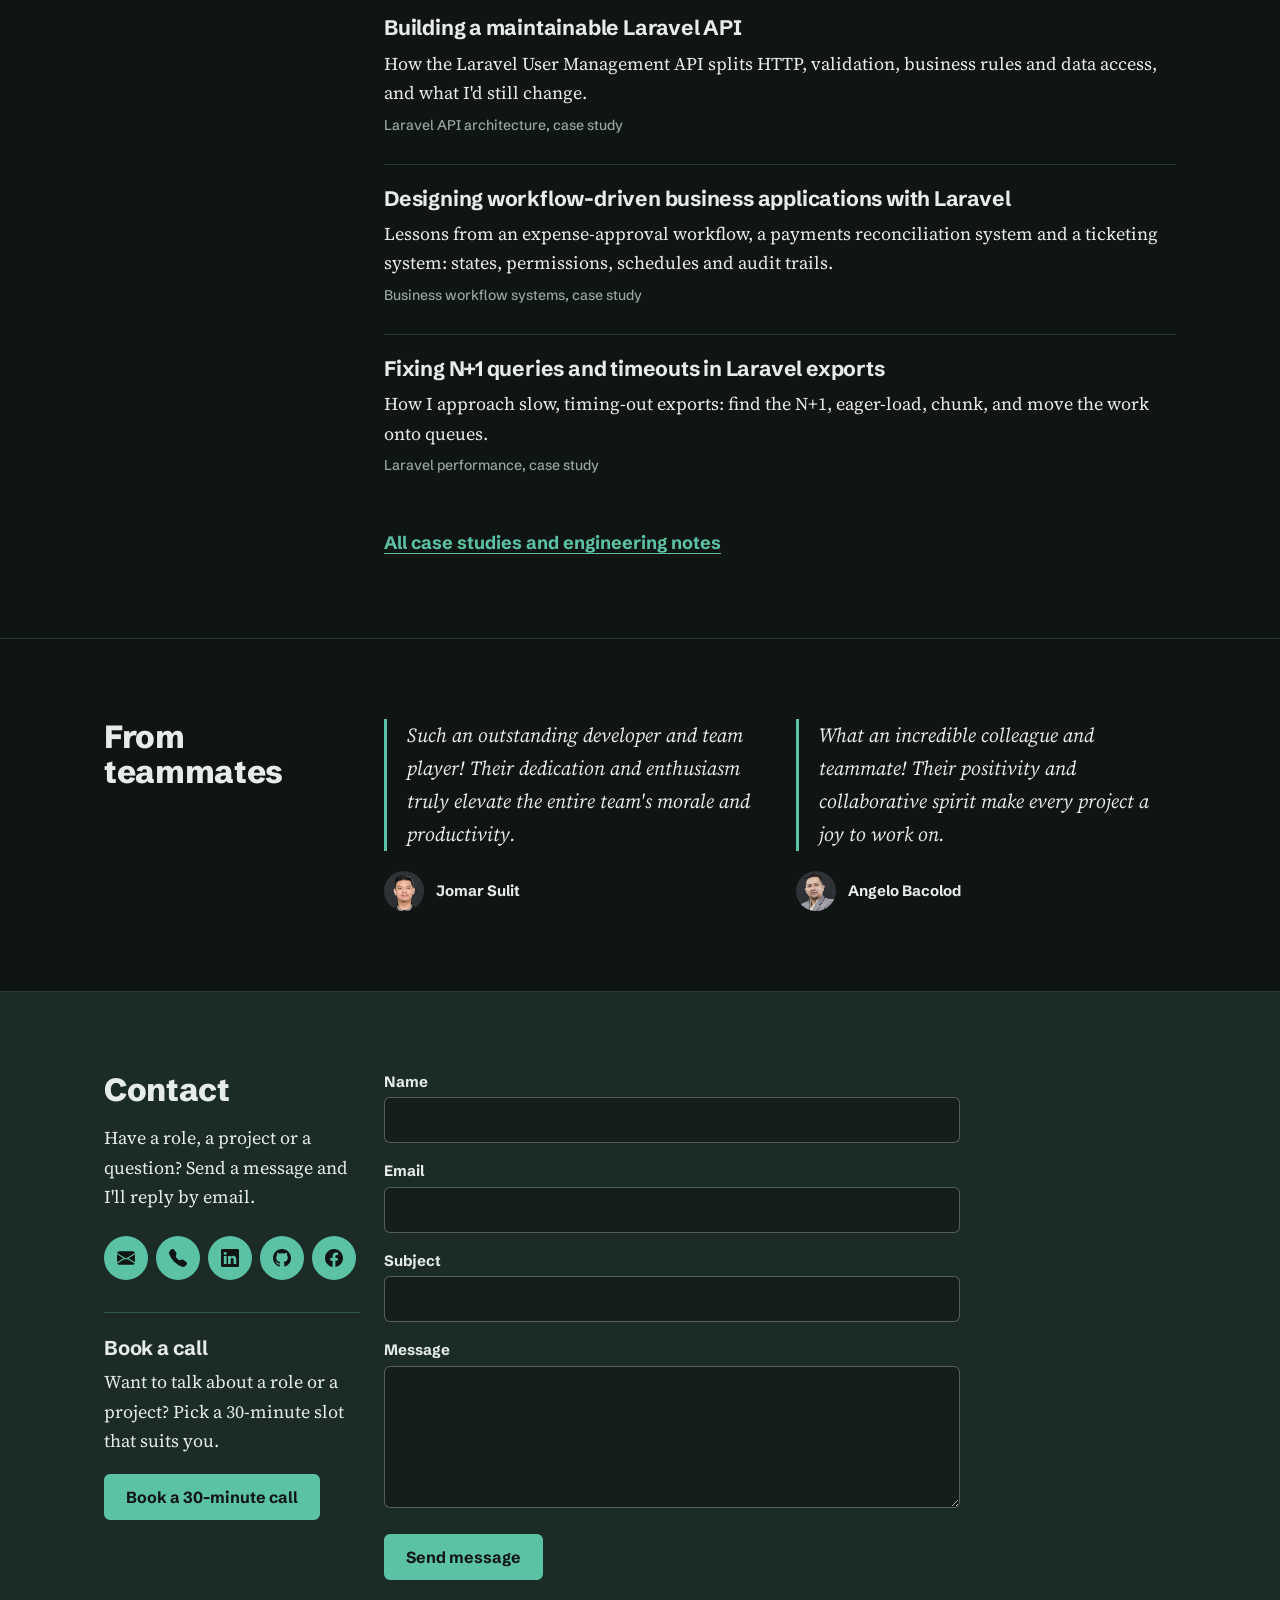
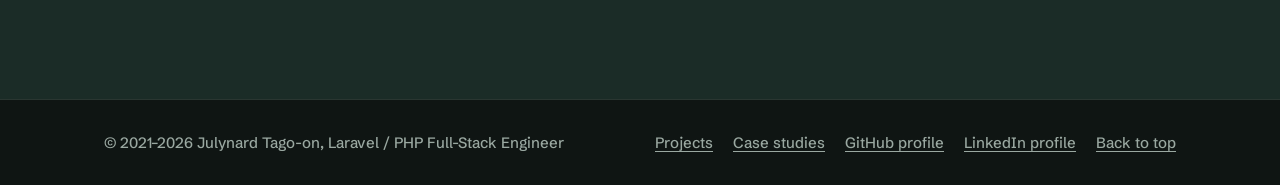
==== commit 1e2f6ec3: "Point demo cards at their live demo previews instead of GitHub" ====
--- a/index.html
+++ b/index.html
@@ -307,7 +307,7 @@
         <h2 id="projects-title">Projects</h2>
         <div class="scroller">
           <div class="scroller-head">
-            <p class="note">Client work, freelance builds, public code and personal projects. Client code is private, so those cards describe the problem and my part in it. Personal projects marked in progress have a public repository with the plan and how the production version works; live demos are being added. Hover to pause, or drag and use the arrows to browse.</p>
+            <p class="note">Client work, freelance builds, public code and personal projects. Client code is private, so those cards describe the problem and my part in it. Personal projects marked in progress link to a demo preview with the plan and how the production version works; the interactive demos are being added. Hover to pause, or drag and use the arrows to browse.</p>
             <div class="scroller-buttons">
               <button class="scroller-btn" type="button" data-dir="-1" aria-label="Previous projects"><svg viewBox="0 0 24 24" fill="none" stroke="currentColor" stroke-width="2" stroke-linecap="round" stroke-linejoin="round" aria-hidden="true"><path d="M15 18l-6-6 6-6"/></svg></button>
               <button class="scroller-btn" type="button" data-dir="1" aria-label="Next projects"><svg viewBox="0 0 24 24" fill="none" stroke="currentColor" stroke-width="2" stroke-linecap="round" stroke-linejoin="round" aria-hidden="true"><path d="M9 18l6-6-6-6"/></svg></button>
@@ -359,72 +359,72 @@
             <li class="side-card">
               <div class="card-media is-placeholder"><svg viewBox="0 0 24 24" fill="none" stroke="currentColor" stroke-width="1.5" stroke-linecap="round" stroke-linejoin="round" aria-hidden="true"><rect x="3" y="4" width="18" height="16" rx="2"/><circle cx="9" cy="10" r="2"/><path d="M21 16l-5-5-9 9"/></svg><span>Screenshot coming soon</span></div>
               <p class="kind">Personal project, in progress</p>
-              <h3><a class="repo-link" href="https://github.com/Julynard/payout-reconciler" target="_blank" rel="noopener">Payout Reconciler</a></h3>
+              <h3><a class="repo-link" href="https://julynard.github.io/payout-reconciler/" target="_blank" rel="noopener">Payout Reconciler</a></h3>
               <p>Matches e-wallet exports, kiosk cash files over SFTP and app orders against a ledger, then flags what's missing or mismatched.</p>
-              <p class="meta"><span class="role">Based on the payments reconciliation system I led at CoreProc.</span> <span class="role"><a class="repo-link" href="https://github.com/Julynard/payout-reconciler" target="_blank" rel="noopener">Source on GitHub <svg class="gh" viewBox="0 0 16 16" aria-hidden="true"><path fill="currentColor" d="M8 0C3.58 0 0 3.58 0 8c0 3.54 2.29 6.53 5.47 7.59.4.07.55-.17.55-.38 0-.19-.01-.82-.01-1.49-2.01.37-2.53-.49-2.69-.94-.09-.23-.48-.94-.82-1.13-.28-.15-.68-.52-.01-.53.63-.01 1.08.58 1.23.82.72 1.21 1.87.87 2.33.66.07-.52.28-.87.51-1.07-1.78-.2-3.64-.89-3.64-3.95 0-.87.31-1.59.82-2.15-.08-.2-.36-1.02.08-2.12 0 0 .67-.21 2.2.82.64-.18 1.32-.27 2-.27.68 0 1.36.09 2 .27 1.53-1.04 2.2-.82 2.2-.82.44 1.1.16 1.92.08 2.12.51.56.82 1.27.82 2.15 0 3.07-1.87 3.75-3.65 3.95.29.25.54.73.54 1.48 0 1.07-.01 1.93-.01 2.2 0 .21.15.46.55.38A8.013 8.013 0 0016 8c0-4.42-3.58-8-8-8z"/></svg></a></span> <span class="stack">Vue 3, TypeScript, Vitest · models a Laravel, Horizon and SFTP pipeline</span></p>
-            </li>
-            <li class="side-card">
-              <div class="card-media is-placeholder"><svg viewBox="0 0 24 24" fill="none" stroke="currentColor" stroke-width="1.5" stroke-linecap="round" stroke-linejoin="round" aria-hidden="true"><rect x="3" y="4" width="18" height="16" rx="2"/><circle cx="9" cy="10" r="2"/><path d="M21 16l-5-5-9 9"/></svg><span>Screenshot coming soon</span></div>
-              <p class="kind">Personal project, in progress</p>
-              <h3><a class="repo-link" href="https://github.com/Julynard/fieldtrack" target="_blank" rel="noopener">FieldTrack</a></h3>
+              <p class="meta"><span class="role">Based on the payments reconciliation system I led at CoreProc.</span> <span class="role"><a class="repo-link" href="https://julynard.github.io/payout-reconciler/" target="_blank" rel="noopener">Demo preview ↗</a></span> <span class="stack">Vue 3, TypeScript, Vitest · models a Laravel, Horizon and SFTP pipeline</span></p>
+            </li>
+            <li class="side-card">
+              <div class="card-media is-placeholder"><svg viewBox="0 0 24 24" fill="none" stroke="currentColor" stroke-width="1.5" stroke-linecap="round" stroke-linejoin="round" aria-hidden="true"><rect x="3" y="4" width="18" height="16" rx="2"/><circle cx="9" cy="10" r="2"/><path d="M21 16l-5-5-9 9"/></svg><span>Screenshot coming soon</span></div>
+              <p class="kind">Personal project, in progress</p>
+              <h3><a class="repo-link" href="https://julynard.github.io/fieldtrack/" target="_blank" rel="noopener">FieldTrack</a></h3>
               <p>Multi-tenant app for field sales reps: store visits, GPS check-ins, offline sync and a supervisor dashboard by district.</p>
-              <p class="meta"><span class="role">Based on the field-sales platform and multi-district sync work.</span> <span class="role"><a class="repo-link" href="https://github.com/Julynard/fieldtrack" target="_blank" rel="noopener">Source on GitHub <svg class="gh" viewBox="0 0 16 16" aria-hidden="true"><path fill="currentColor" d="M8 0C3.58 0 0 3.58 0 8c0 3.54 2.29 6.53 5.47 7.59.4.07.55-.17.55-.38 0-.19-.01-.82-.01-1.49-2.01.37-2.53-.49-2.69-.94-.09-.23-.48-.94-.82-1.13-.28-.15-.68-.52-.01-.53.63-.01 1.08.58 1.23.82.72 1.21 1.87.87 2.33.66.07-.52.28-.87.51-1.07-1.78-.2-3.64-.89-3.64-3.95 0-.87.31-1.59.82-2.15-.08-.2-.36-1.02.08-2.12 0 0 .67-.21 2.2.82.64-.18 1.32-.27 2-.27.68 0 1.36.09 2 .27 1.53-1.04 2.2-.82 2.2-.82.44 1.1.16 1.92.08 2.12.51.56.82 1.27.82 2.15 0 3.07-1.87 3.75-3.65 3.95.29.25.54.73.54 1.48 0 1.07-.01 1.93-.01 2.2 0 .21.15.46.55.38A8.013 8.013 0 0016 8c0-4.42-3.58-8-8-8z"/></svg></a></span> <span class="stack">Vue 3, TypeScript, Vitest · models Laravel multi-tenancy and offline sync</span></p>
-            </li>
-            <li class="side-card">
-              <div class="card-media is-placeholder"><svg viewBox="0 0 24 24" fill="none" stroke="currentColor" stroke-width="1.5" stroke-linecap="round" stroke-linejoin="round" aria-hidden="true"><rect x="3" y="4" width="18" height="16" rx="2"/><circle cx="9" cy="10" r="2"/><path d="M21 16l-5-5-9 9"/></svg><span>Screenshot coming soon</span></div>
-              <p class="kind">Personal project, in progress</p>
-              <h3><a class="repo-link" href="https://github.com/Julynard/laravel-export-kit" target="_blank" rel="noopener">Laravel Export Kit</a></h3>
+              <p class="meta"><span class="role">Based on the field-sales platform and multi-district sync work.</span> <span class="role"><a class="repo-link" href="https://julynard.github.io/fieldtrack/" target="_blank" rel="noopener">Demo preview ↗</a></span> <span class="stack">Vue 3, TypeScript, Vitest · models Laravel multi-tenancy and offline sync</span></p>
+            </li>
+            <li class="side-card">
+              <div class="card-media is-placeholder"><svg viewBox="0 0 24 24" fill="none" stroke="currentColor" stroke-width="1.5" stroke-linecap="round" stroke-linejoin="round" aria-hidden="true"><rect x="3" y="4" width="18" height="16" rx="2"/><circle cx="9" cy="10" r="2"/><path d="M21 16l-5-5-9 9"/></svg><span>Screenshot coming soon</span></div>
+              <p class="kind">Personal project, in progress</p>
+              <h3><a class="repo-link" href="https://julynard.github.io/laravel-export-kit/" target="_blank" rel="noopener">Laravel Export Kit</a></h3>
               <p>A Laravel package for large exports: queued, chunked jobs streamed to S3 or CSV, with an N+1 query detector.</p>
-              <p class="meta"><span class="role">Based on fixing timeouts across 26 BI export processors.</span> <span class="role"><a class="repo-link" href="https://github.com/Julynard/laravel-export-kit" target="_blank" rel="noopener">Source on GitHub <svg class="gh" viewBox="0 0 16 16" aria-hidden="true"><path fill="currentColor" d="M8 0C3.58 0 0 3.58 0 8c0 3.54 2.29 6.53 5.47 7.59.4.07.55-.17.55-.38 0-.19-.01-.82-.01-1.49-2.01.37-2.53-.49-2.69-.94-.09-.23-.48-.94-.82-1.13-.28-.15-.68-.52-.01-.53.63-.01 1.08.58 1.23.82.72 1.21 1.87.87 2.33.66.07-.52.28-.87.51-1.07-1.78-.2-3.64-.89-3.64-3.95 0-.87.31-1.59.82-2.15-.08-.2-.36-1.02.08-2.12 0 0 .67-.21 2.2.82.64-.18 1.32-.27 2-.27.68 0 1.36.09 2 .27 1.53-1.04 2.2-.82 2.2-.82.44 1.1.16 1.92.08 2.12.51.56.82 1.27.82 2.15 0 3.07-1.87 3.75-3.65 3.95.29.25.54.73.54 1.48 0 1.07-.01 1.93-.01 2.2 0 .21.15.46.55.38A8.013 8.013 0 0016 8c0-4.42-3.58-8-8-8z"/></svg></a></span> <span class="stack">Laravel and PHP patterns, Vue 3 simulator</span></p>
-            </li>
-            <li class="side-card">
-              <div class="card-media is-placeholder"><svg viewBox="0 0 24 24" fill="none" stroke="currentColor" stroke-width="1.5" stroke-linecap="round" stroke-linejoin="round" aria-hidden="true"><rect x="3" y="4" width="18" height="16" rx="2"/><circle cx="9" cy="10" r="2"/><path d="M21 16l-5-5-9 9"/></svg><span>Screenshot coming soon</span></div>
-              <p class="kind">Personal project, in progress</p>
-              <h3><a class="repo-link" href="https://github.com/Julynard/teamcredits-saas-starter" target="_blank" rel="noopener">TeamCredits SaaS Starter</a></h3>
+              <p class="meta"><span class="role">Based on fixing timeouts across 26 BI export processors.</span> <span class="role"><a class="repo-link" href="https://julynard.github.io/laravel-export-kit/" target="_blank" rel="noopener">Demo preview ↗</a></span> <span class="stack">Laravel and PHP patterns, Vue 3 simulator</span></p>
+            </li>
+            <li class="side-card">
+              <div class="card-media is-placeholder"><svg viewBox="0 0 24 24" fill="none" stroke="currentColor" stroke-width="1.5" stroke-linecap="round" stroke-linejoin="round" aria-hidden="true"><rect x="3" y="4" width="18" height="16" rx="2"/><circle cx="9" cy="10" r="2"/><path d="M21 16l-5-5-9 9"/></svg><span>Screenshot coming soon</span></div>
+              <p class="kind">Personal project, in progress</p>
+              <h3><a class="repo-link" href="https://julynard.github.io/teamcredits-saas-starter/" target="_blank" rel="noopener">TeamCredits SaaS Starter</a></h3>
               <p>A starting point for SaaS apps with Google sign-in, PayPal subscriptions, team invites and a shared credit balance.</p>
-              <p class="meta"><span class="role">Based on the team-collaboration SaaS.</span> <span class="role"><a class="repo-link" href="https://github.com/Julynard/teamcredits-saas-starter" target="_blank" rel="noopener">Source on GitHub <svg class="gh" viewBox="0 0 16 16" aria-hidden="true"><path fill="currentColor" d="M8 0C3.58 0 0 3.58 0 8c0 3.54 2.29 6.53 5.47 7.59.4.07.55-.17.55-.38 0-.19-.01-.82-.01-1.49-2.01.37-2.53-.49-2.69-.94-.09-.23-.48-.94-.82-1.13-.28-.15-.68-.52-.01-.53.63-.01 1.08.58 1.23.82.72 1.21 1.87.87 2.33.66.07-.52.28-.87.51-1.07-1.78-.2-3.64-.89-3.64-3.95 0-.87.31-1.59.82-2.15-.08-.2-.36-1.02.08-2.12 0 0 .67-.21 2.2.82.64-.18 1.32-.27 2-.27.68 0 1.36.09 2 .27 1.53-1.04 2.2-.82 2.2-.82.44 1.1.16 1.92.08 2.12.51.56.82 1.27.82 2.15 0 3.07-1.87 3.75-3.65 3.95.29.25.54.73.54 1.48 0 1.07-.01 1.93-.01 2.2 0 .21.15.46.55.38A8.013 8.013 0 0016 8c0-4.42-3.58-8-8-8z"/></svg></a></span> <span class="stack">Vue 3, TypeScript, Vitest · models Laravel billing and PayPal webhooks</span></p>
+              <p class="meta"><span class="role">Based on the team-collaboration SaaS.</span> <span class="role"><a class="repo-link" href="https://julynard.github.io/teamcredits-saas-starter/" target="_blank" rel="noopener">Demo preview ↗</a></span> <span class="stack">Vue 3, TypeScript, Vitest · models Laravel billing and PayPal webhooks</span></p>
             </li>
             <li class="side-card">
               <div class="card-media is-placeholder"><span>Screenshot coming soon</span></div>
               <p class="kind">Personal project, in progress</p>
-              <h3><a class="repo-link" href="https://github.com/Julynard/targets-rewards-portal" target="_blank" rel="noopener">Targets &amp; Rewards Portal</a></h3>
+              <h3><a class="repo-link" href="https://julynard.github.io/targets-rewards-portal/" target="_blank" rel="noopener">Targets &amp; Rewards Portal</a></h3>
               <p>Monthly sales targets uploaded by CSV, progress dashboards, partial rewards and loyalty tiers for a wholesaler network.</p>
-              <p class="meta"><span class="role">Based on the wholesaler performance portal at CoreProc.</span> <span class="role"><a class="repo-link" href="https://github.com/Julynard/targets-rewards-portal" target="_blank" rel="noopener">Source on GitHub <svg class="gh" viewBox="0 0 16 16" aria-hidden="true"><path fill="currentColor" d="M8 0C3.58 0 0 3.58 0 8c0 3.54 2.29 6.53 5.47 7.59.4.07.55-.17.55-.38 0-.19-.01-.82-.01-1.49-2.01.37-2.53-.49-2.69-.94-.09-.23-.48-.94-.82-1.13-.28-.15-.68-.52-.01-.53.63-.01 1.08.58 1.23.82.72 1.21 1.87.87 2.33.66.07-.52.28-.87.51-1.07-1.78-.2-3.64-.89-3.64-3.95 0-.87.31-1.59.82-2.15-.08-.2-.36-1.02.08-2.12 0 0 .67-.21 2.2.82.64-.18 1.32-.27 2-.27.68 0 1.36.09 2 .27 1.53-1.04 2.2-.82 2.2-.82.44 1.1.16 1.92.08 2.12.51.56.82 1.27.82 2.15 0 3.07-1.87 3.75-3.65 3.95.29.25.54.73.54 1.48 0 1.07-.01 1.93-.01 2.2 0 .21.15.46.55.38A8.013 8.013 0 0016 8c0-4.42-3.58-8-8-8z"/></svg></a></span> <span class="stack">Vue 3, TypeScript, Vitest · models Laravel reporting views</span></p>
+              <p class="meta"><span class="role">Based on the wholesaler performance portal at CoreProc.</span> <span class="role"><a class="repo-link" href="https://julynard.github.io/targets-rewards-portal/" target="_blank" rel="noopener">Demo preview ↗</a></span> <span class="stack">Vue 3, TypeScript, Vitest · models Laravel reporting views</span></p>
             </li>
             <li class="side-card">
               <div class="card-media is-placeholder"><span>Screenshot coming soon</span></div>
               <p class="kind">Personal project, in progress</p>
-              <h3><a class="repo-link" href="https://github.com/Julynard/parkpay" target="_blank" rel="noopener">ParkPay</a></h3>
+              <h3><a class="repo-link" href="https://julynard.github.io/parkpay/" target="_blank" rel="noopener">ParkPay</a></h3>
               <p>Pay-as-you-park with live slot availability, a fee calculator by rate blocks, card payments, sequential invoices and monthly rental contracts.</p>
-              <p class="meta"><span class="role">Based on the parking platform payments and invoicing I built at CoreProc.</span> <span class="role"><a class="repo-link" href="https://github.com/Julynard/parkpay" target="_blank" rel="noopener">Source on GitHub <svg class="gh" viewBox="0 0 16 16" aria-hidden="true"><path fill="currentColor" d="M8 0C3.58 0 0 3.58 0 8c0 3.54 2.29 6.53 5.47 7.59.4.07.55-.17.55-.38 0-.19-.01-.82-.01-1.49-2.01.37-2.53-.49-2.69-.94-.09-.23-.48-.94-.82-1.13-.28-.15-.68-.52-.01-.53.63-.01 1.08.58 1.23.82.72 1.21 1.87.87 2.33.66.07-.52.28-.87.51-1.07-1.78-.2-3.64-.89-3.64-3.95 0-.87.31-1.59.82-2.15-.08-.2-.36-1.02.08-2.12 0 0 .67-.21 2.2.82.64-.18 1.32-.27 2-.27.68 0 1.36.09 2 .27 1.53-1.04 2.2-.82 2.2-.82.44 1.1.16 1.92.08 2.12.51.56.82 1.27.82 2.15 0 3.07-1.87 3.75-3.65 3.95.29.25.54.73.54 1.48 0 1.07-.01 1.93-.01 2.2 0 .21.15.46.55.38A8.013 8.013 0 0016 8c0-4.42-3.58-8-8-8z"/></svg></a></span> <span class="stack">Vue 3, TypeScript, Vitest · models a Laravel payments API</span></p>
+              <p class="meta"><span class="role">Based on the parking platform payments and invoicing I built at CoreProc.</span> <span class="role"><a class="repo-link" href="https://julynard.github.io/parkpay/" target="_blank" rel="noopener">Demo preview ↗</a></span> <span class="stack">Vue 3, TypeScript, Vitest · models a Laravel payments API</span></p>
             </li>
             <li class="side-card">
               <div class="card-media is-placeholder"><span>Screenshot coming soon</span></div>
               <p class="kind">Personal project, in progress</p>
-              <h3><a class="repo-link" href="https://github.com/Julynard/shipbox-checkout" target="_blank" rel="noopener">ShipBox Checkout</a></h3>
+              <h3><a class="repo-link" href="https://julynard.github.io/shipbox-checkout/" target="_blank" rel="noopener">ShipBox Checkout</a></h3>
               <p>Package-forwarding checkout with a sign-up coupon that can't be double-dipped, honest payment outcomes and shipment tracking.</p>
-              <p class="meta"><span class="role">Based on the sign-up coupon and payment hardening I shipped at CoreProc.</span> <span class="role"><a class="repo-link" href="https://github.com/Julynard/shipbox-checkout" target="_blank" rel="noopener">Source on GitHub <svg class="gh" viewBox="0 0 16 16" aria-hidden="true"><path fill="currentColor" d="M8 0C3.58 0 0 3.58 0 8c0 3.54 2.29 6.53 5.47 7.59.4.07.55-.17.55-.38 0-.19-.01-.82-.01-1.49-2.01.37-2.53-.49-2.69-.94-.09-.23-.48-.94-.82-1.13-.28-.15-.68-.52-.01-.53.63-.01 1.08.58 1.23.82.72 1.21 1.87.87 2.33.66.07-.52.28-.87.51-1.07-1.78-.2-3.64-.89-3.64-3.95 0-.87.31-1.59.82-2.15-.08-.2-.36-1.02.08-2.12 0 0 .67-.21 2.2.82.64-.18 1.32-.27 2-.27.68 0 1.36.09 2 .27 1.53-1.04 2.2-.82 2.2-.82.44 1.1.16 1.92.08 2.12.51.56.82 1.27.82 2.15 0 3.07-1.87 3.75-3.65 3.95.29.25.54.73.54 1.48 0 1.07-.01 1.93-.01 2.2 0 .21.15.46.55.38A8.013 8.013 0 0016 8c0-4.42-3.58-8-8-8z"/></svg></a></span> <span class="stack">Vue 3, TypeScript, Vitest · models Laravel checkout and payments</span></p>
-            </li>
-            <li class="side-card">
-              <div class="card-media is-placeholder"><svg viewBox="0 0 24 24" fill="none" stroke="currentColor" stroke-width="1.5" stroke-linecap="round" stroke-linejoin="round" aria-hidden="true"><rect x="3" y="4" width="18" height="16" rx="2"/><circle cx="9" cy="10" r="2"/><path d="M21 16l-5-5-9 9"/></svg><span>Screenshot coming soon</span></div>
-              <p class="kind">Personal project, in progress</p>
-              <h3><a class="repo-link" href="https://github.com/Julynard/ticketgate" target="_blank" rel="noopener">TicketGate</a></h3>
+              <p class="meta"><span class="role">Based on the sign-up coupon and payment hardening I shipped at CoreProc.</span> <span class="role"><a class="repo-link" href="https://julynard.github.io/shipbox-checkout/" target="_blank" rel="noopener">Demo preview ↗</a></span> <span class="stack">Vue 3, TypeScript, Vitest · models Laravel checkout and payments</span></p>
+            </li>
+            <li class="side-card">
+              <div class="card-media is-placeholder"><svg viewBox="0 0 24 24" fill="none" stroke="currentColor" stroke-width="1.5" stroke-linecap="round" stroke-linejoin="round" aria-hidden="true"><rect x="3" y="4" width="18" height="16" rx="2"/><circle cx="9" cy="10" r="2"/><path d="M21 16l-5-5-9 9"/></svg><span>Screenshot coming soon</span></div>
+              <p class="kind">Personal project, in progress</p>
+              <h3><a class="repo-link" href="https://julynard.github.io/ticketgate/" target="_blank" rel="noopener">TicketGate</a></h3>
               <p>Ticketing and QR check-in for attractions and events, with purchase orders, daily revenue reports and an audit trail.</p>
-              <p class="meta"><span class="role">Based on the Dinoland ticket system and PCU QR attendance.</span> <span class="role"><a class="repo-link" href="https://github.com/Julynard/ticketgate" target="_blank" rel="noopener">Source on GitHub <svg class="gh" viewBox="0 0 16 16" aria-hidden="true"><path fill="currentColor" d="M8 0C3.58 0 0 3.58 0 8c0 3.54 2.29 6.53 5.47 7.59.4.07.55-.17.55-.38 0-.19-.01-.82-.01-1.49-2.01.37-2.53-.49-2.69-.94-.09-.23-.48-.94-.82-1.13-.28-.15-.68-.52-.01-.53.63-.01 1.08.58 1.23.82.72 1.21 1.87.87 2.33.66.07-.52.28-.87.51-1.07-1.78-.2-3.64-.89-3.64-3.95 0-.87.31-1.59.82-2.15-.08-.2-.36-1.02.08-2.12 0 0 .67-.21 2.2.82.64-.18 1.32-.27 2-.27.68 0 1.36.09 2 .27 1.53-1.04 2.2-.82 2.2-.82.44 1.1.16 1.92.08 2.12.51.56.82 1.27.82 2.15 0 3.07-1.87 3.75-3.65 3.95.29.25.54.73.54 1.48 0 1.07-.01 1.93-.01 2.2 0 .21.15.46.55.38A8.013 8.013 0 0016 8c0-4.42-3.58-8-8-8z"/></svg></a></span> <span class="stack">Vue 3, TypeScript, Vitest, QR scanning</span></p>
-            </li>
-            <li class="side-card">
-              <div class="card-media is-placeholder"><svg viewBox="0 0 24 24" fill="none" stroke="currentColor" stroke-width="1.5" stroke-linecap="round" stroke-linejoin="round" aria-hidden="true"><rect x="3" y="4" width="18" height="16" rx="2"/><circle cx="9" cy="10" r="2"/><path d="M21 16l-5-5-9 9"/></svg><span>Screenshot coming soon</span></div>
-              <p class="kind">Personal project, in progress</p>
-              <h3><a class="repo-link" href="https://github.com/Julynard/approvalflow" target="_blank" rel="noopener">ApprovalFlow</a></h3>
+              <p class="meta"><span class="role">Based on the Dinoland ticket system and PCU QR attendance.</span> <span class="role"><a class="repo-link" href="https://julynard.github.io/ticketgate/" target="_blank" rel="noopener">Demo preview ↗</a></span> <span class="stack">Vue 3, TypeScript, Vitest, QR scanning</span></p>
+            </li>
+            <li class="side-card">
+              <div class="card-media is-placeholder"><svg viewBox="0 0 24 24" fill="none" stroke="currentColor" stroke-width="1.5" stroke-linecap="round" stroke-linejoin="round" aria-hidden="true"><rect x="3" y="4" width="18" height="16" rx="2"/><circle cx="9" cy="10" r="2"/><path d="M21 16l-5-5-9 9"/></svg><span>Screenshot coming soon</span></div>
+              <p class="kind">Personal project, in progress</p>
+              <h3><a class="repo-link" href="https://julynard.github.io/approvalflow/" target="_blank" rel="noopener">ApprovalFlow</a></h3>
               <p>A configurable multi-step approval engine for expense requests, with email notifications and overdue alerts.</p>
-              <p class="meta"><span class="role">Based on the DOST-PCIEERD expense approval workflow.</span> <span class="role"><a class="repo-link" href="https://github.com/Julynard/approvalflow" target="_blank" rel="noopener">Source on GitHub <svg class="gh" viewBox="0 0 16 16" aria-hidden="true"><path fill="currentColor" d="M8 0C3.58 0 0 3.58 0 8c0 3.54 2.29 6.53 5.47 7.59.4.07.55-.17.55-.38 0-.19-.01-.82-.01-1.49-2.01.37-2.53-.49-2.69-.94-.09-.23-.48-.94-.82-1.13-.28-.15-.68-.52-.01-.53.63-.01 1.08.58 1.23.82.72 1.21 1.87.87 2.33.66.07-.52.28-.87.51-1.07-1.78-.2-3.64-.89-3.64-3.95 0-.87.31-1.59.82-2.15-.08-.2-.36-1.02.08-2.12 0 0 .67-.21 2.2.82.64-.18 1.32-.27 2-.27.68 0 1.36.09 2 .27 1.53-1.04 2.2-.82 2.2-.82.44 1.1.16 1.92.08 2.12.51.56.82 1.27.82 2.15 0 3.07-1.87 3.75-3.65 3.95.29.25.54.73.54 1.48 0 1.07-.01 1.93-.01 2.2 0 .21.15.46.55.38A8.013 8.013 0 0016 8c0-4.42-3.58-8-8-8z"/></svg></a></span> <span class="stack">Vue 3, TypeScript, Vitest · models a Laravel approval engine</span></p>
-            </li>
-            <li class="side-card">
-              <div class="card-media is-placeholder"><svg viewBox="0 0 24 24" fill="none" stroke="currentColor" stroke-width="1.5" stroke-linecap="round" stroke-linejoin="round" aria-hidden="true"><rect x="3" y="4" width="18" height="16" rx="2"/><circle cx="9" cy="10" r="2"/><path d="M21 16l-5-5-9 9"/></svg><span>Screenshot coming soon</span></div>
-              <p class="kind">Personal project, in progress</p>
-              <h3><a class="repo-link" href="https://github.com/Julynard/live-quiz-scoreboard" target="_blank" rel="noopener">Live Quiz Scoreboard</a></h3>
+              <p class="meta"><span class="role">Based on the DOST-PCIEERD expense approval workflow.</span> <span class="role"><a class="repo-link" href="https://julynard.github.io/approvalflow/" target="_blank" rel="noopener">Demo preview ↗</a></span> <span class="stack">Vue 3, TypeScript, Vitest · models a Laravel approval engine</span></p>
+            </li>
+            <li class="side-card">
+              <div class="card-media is-placeholder"><svg viewBox="0 0 24 24" fill="none" stroke="currentColor" stroke-width="1.5" stroke-linecap="round" stroke-linejoin="round" aria-hidden="true"><rect x="3" y="4" width="18" height="16" rx="2"/><circle cx="9" cy="10" r="2"/><path d="M21 16l-5-5-9 9"/></svg><span>Screenshot coming soon</span></div>
+              <p class="kind">Personal project, in progress</p>
+              <h3><a class="repo-link" href="https://julynard.github.io/live-quiz-scoreboard/" target="_blank" rel="noopener">Live Quiz Scoreboard</a></h3>
               <p>Real-time quiz competitions: a host screen, contestants on their phones, live scoring and a lag indicator per player.</p>
-              <p class="meta"><span class="role">Based on the PSA science quiz bee system.</span> <span class="role"><a class="repo-link" href="https://github.com/Julynard/live-quiz-scoreboard" target="_blank" rel="noopener">Source on GitHub <svg class="gh" viewBox="0 0 16 16" aria-hidden="true"><path fill="currentColor" d="M8 0C3.58 0 0 3.58 0 8c0 3.54 2.29 6.53 5.47 7.59.4.07.55-.17.55-.38 0-.19-.01-.82-.01-1.49-2.01.37-2.53-.49-2.69-.94-.09-.23-.48-.94-.82-1.13-.28-.15-.68-.52-.01-.53.63-.01 1.08.58 1.23.82.72 1.21 1.87.87 2.33.66.07-.52.28-.87.51-1.07-1.78-.2-3.64-.89-3.64-3.95 0-.87.31-1.59.82-2.15-.08-.2-.36-1.02.08-2.12 0 0 .67-.21 2.2.82.64-.18 1.32-.27 2-.27.68 0 1.36.09 2 .27 1.53-1.04 2.2-.82 2.2-.82.44 1.1.16 1.92.08 2.12.51.56.82 1.27.82 2.15 0 3.07-1.87 3.75-3.65 3.95.29.25.54.73.54 1.48 0 1.07-.01 1.93-.01 2.2 0 .21.15.46.55.38A8.013 8.013 0 0016 8c0-4.42-3.58-8-8-8z"/></svg></a></span> <span class="stack">Vue 3, TypeScript, Vitest, Supabase Realtime</span></p>
+              <p class="meta"><span class="role">Based on the PSA science quiz bee system.</span> <span class="role"><a class="repo-link" href="https://julynard.github.io/live-quiz-scoreboard/" target="_blank" rel="noopener">Demo preview ↗</a></span> <span class="stack">Vue 3, TypeScript, Vitest, Supabase Realtime</span></p>
             </li>
             <li class="side-card">
               <div class="card-media is-placeholder"><svg viewBox="0 0 24 24" fill="none" stroke="currentColor" stroke-width="1.5" stroke-linecap="round" stroke-linejoin="round" aria-hidden="true"><rect x="3" y="4" width="18" height="16" rx="2"/><circle cx="9" cy="10" r="2"/><path d="M21 16l-5-5-9 9"/></svg><span>Screenshot coming soon</span></div>
